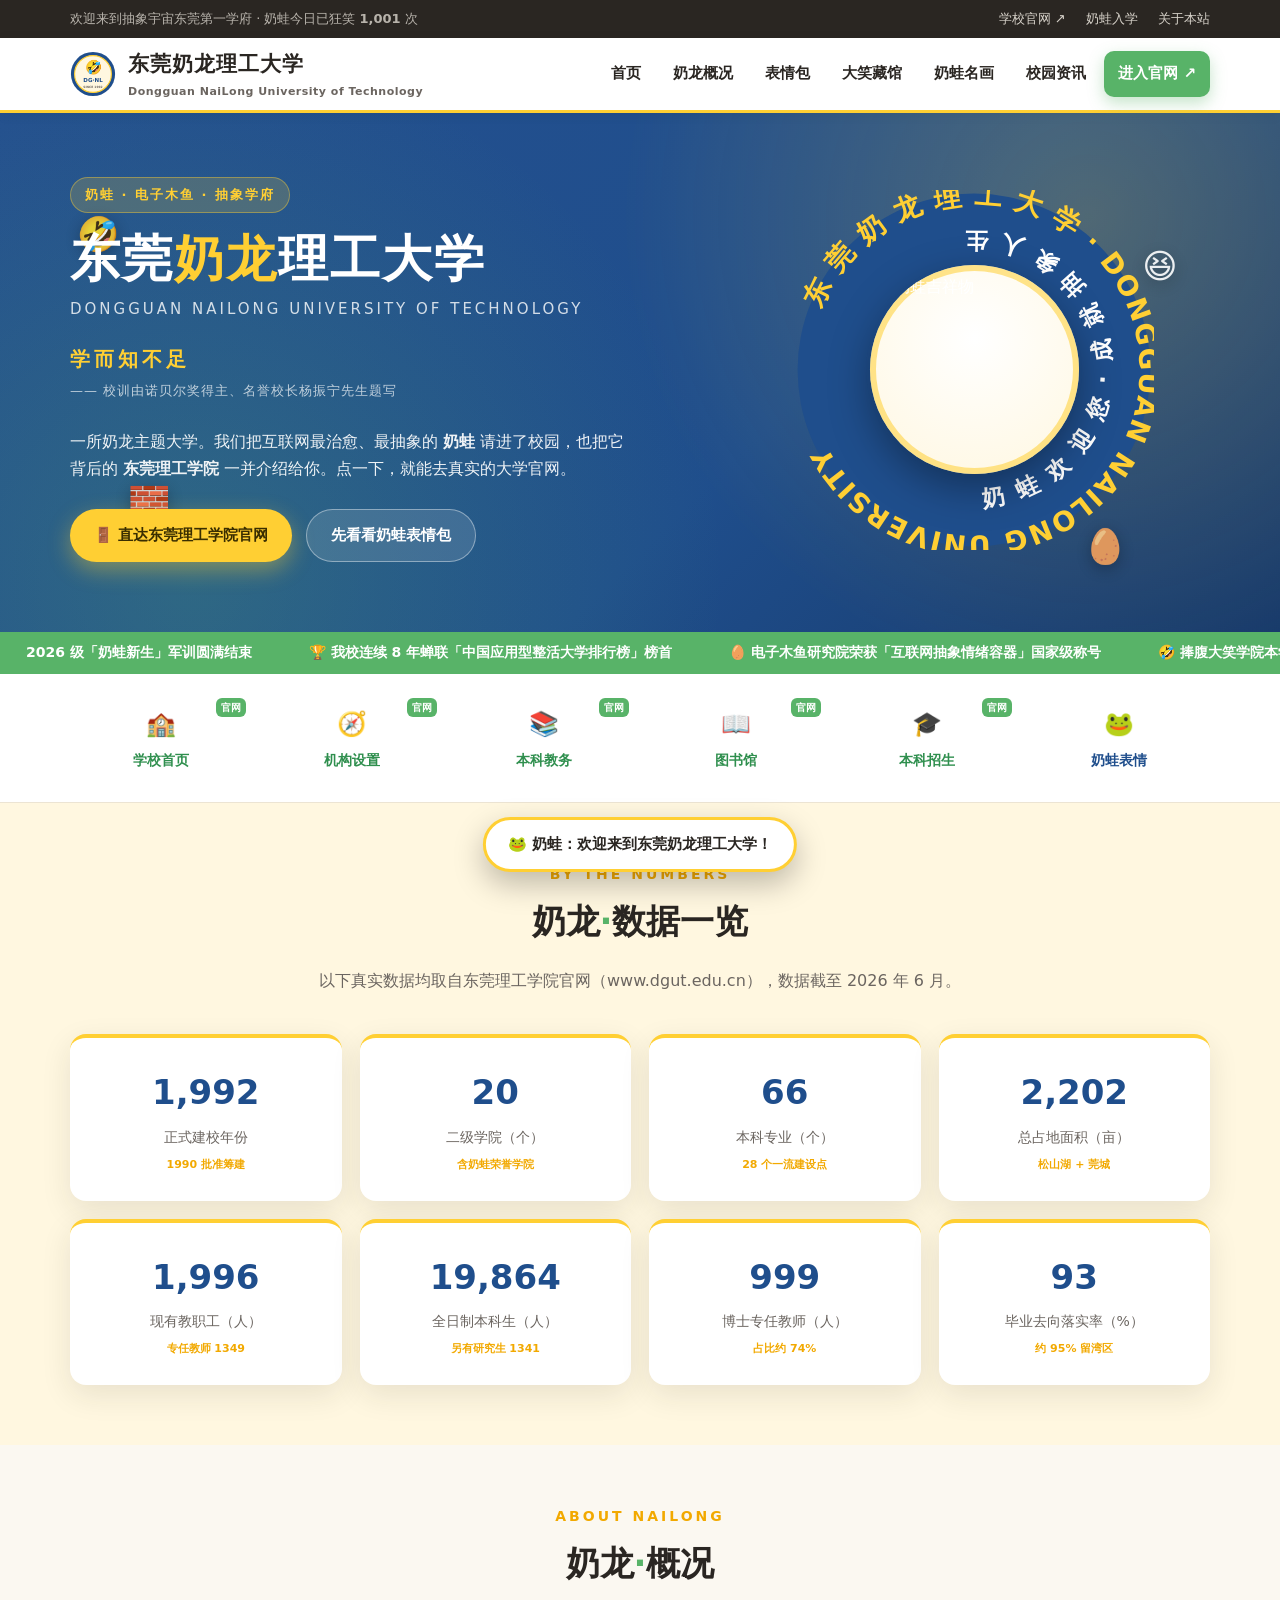
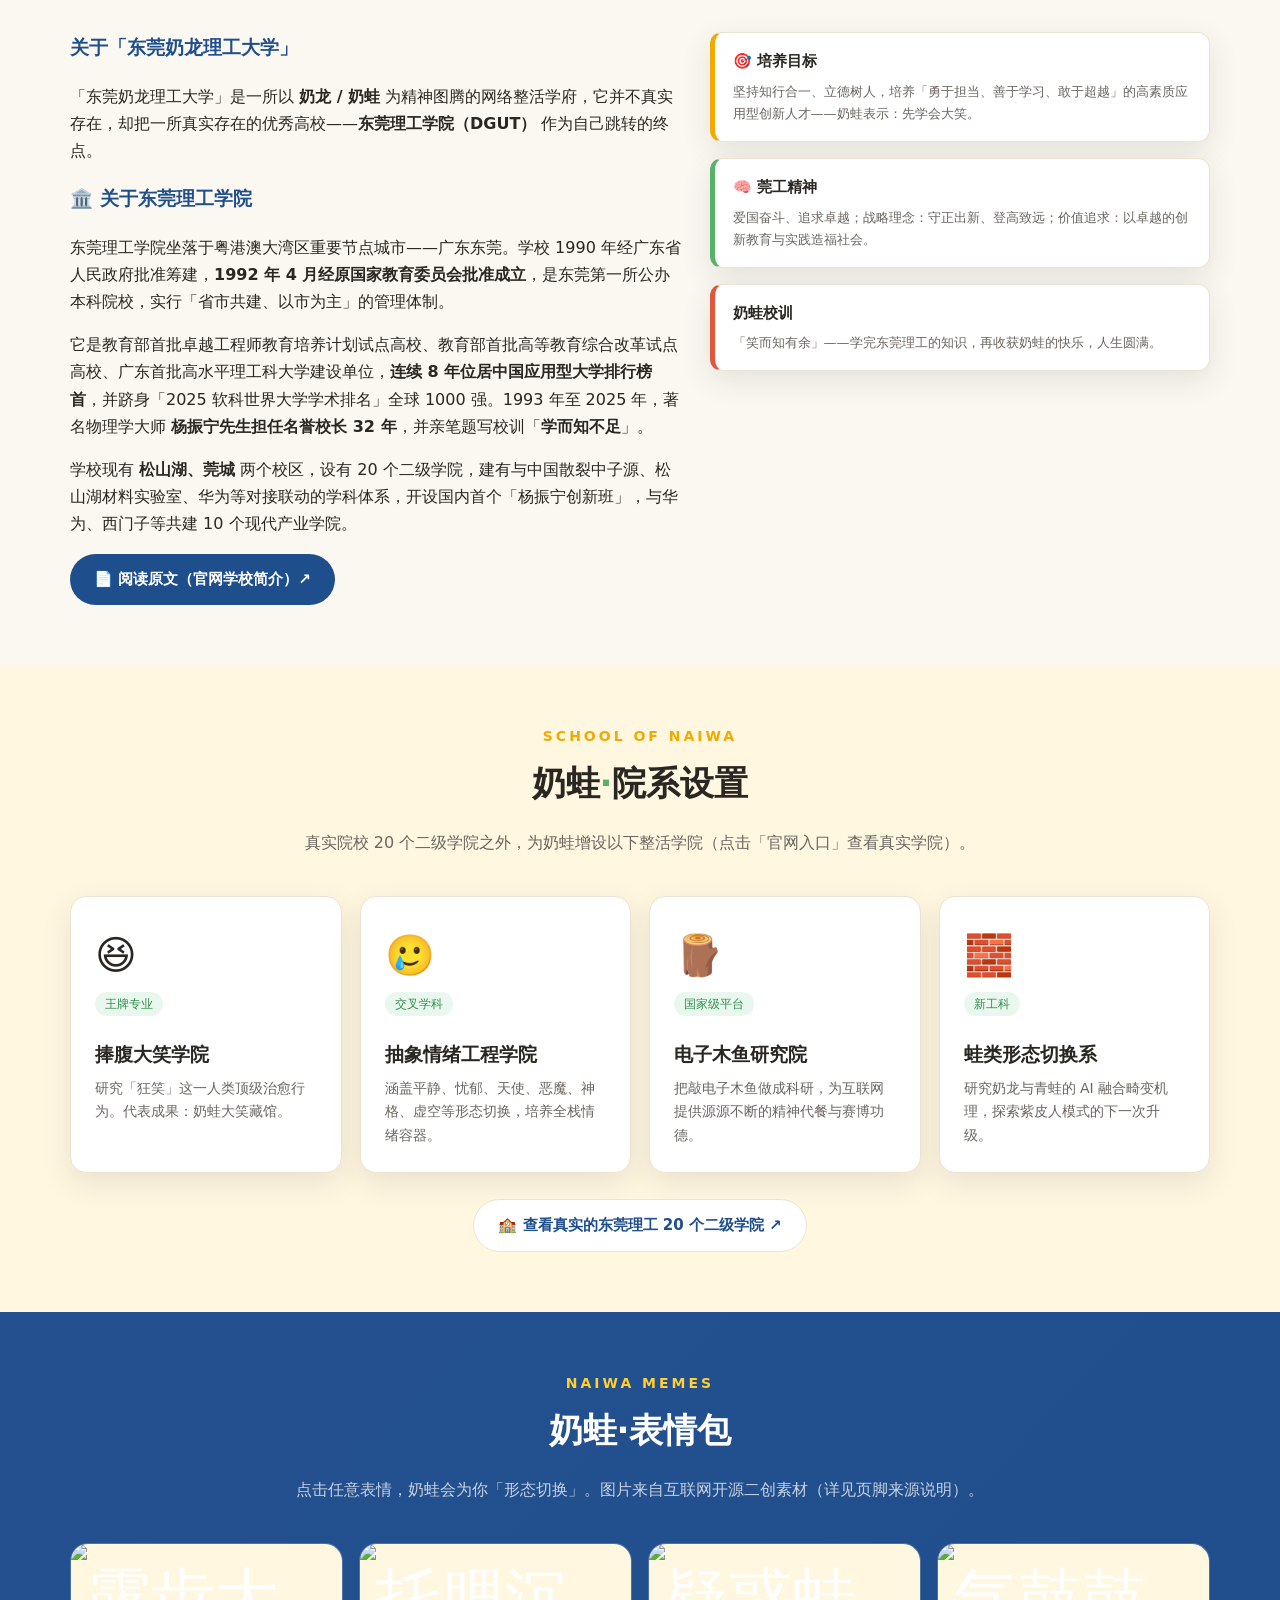
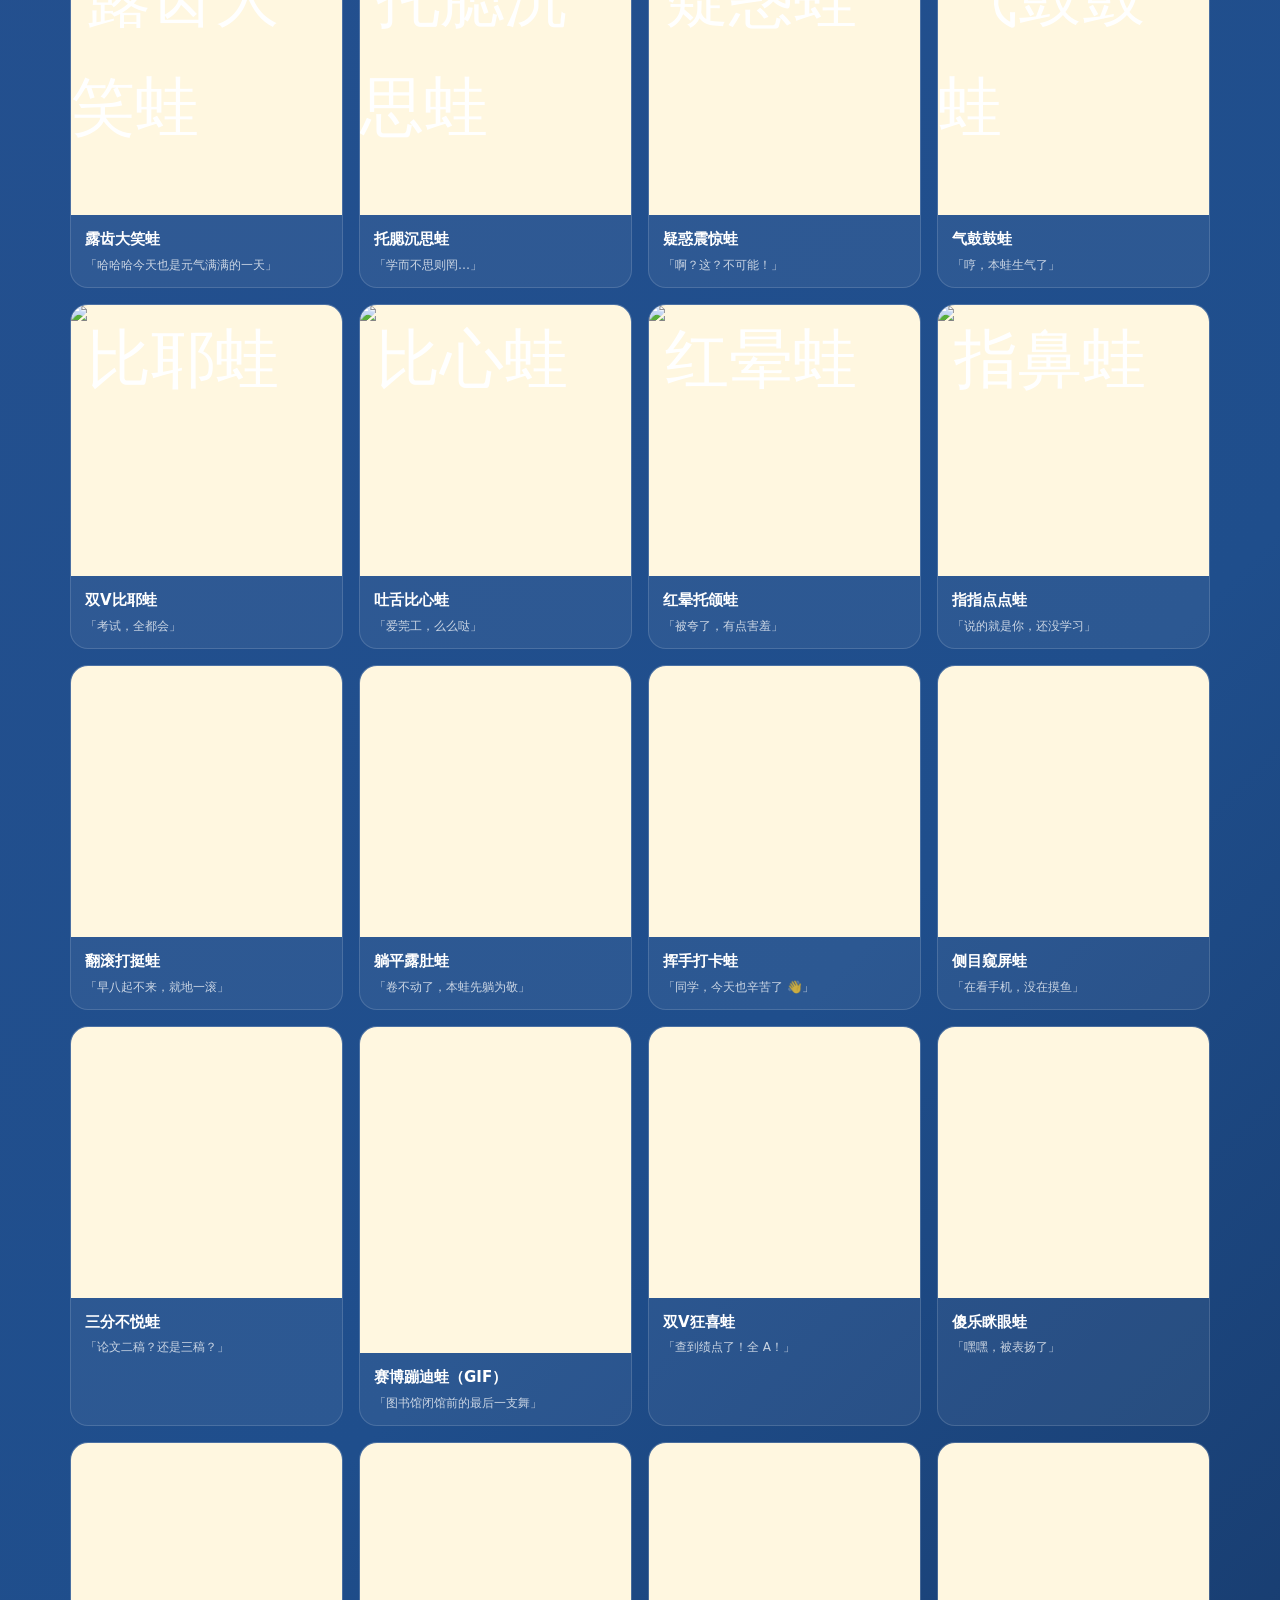
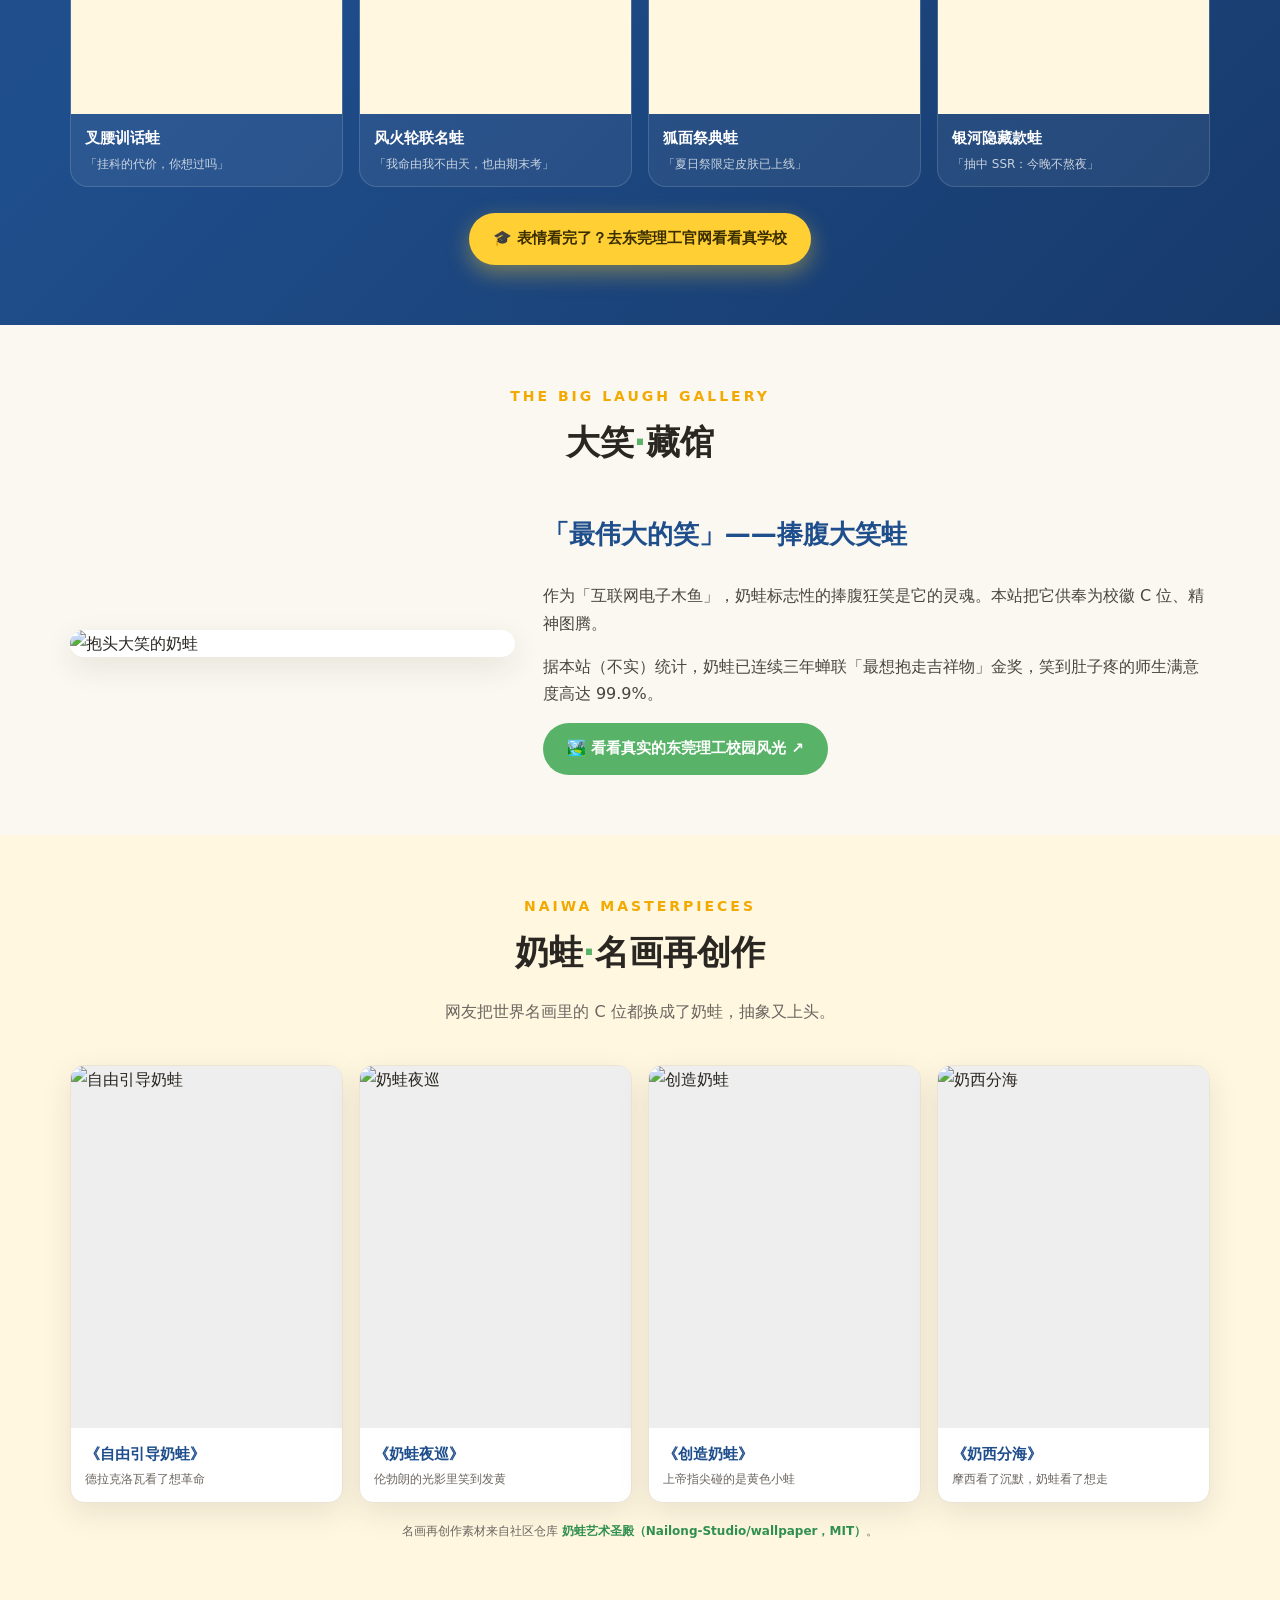
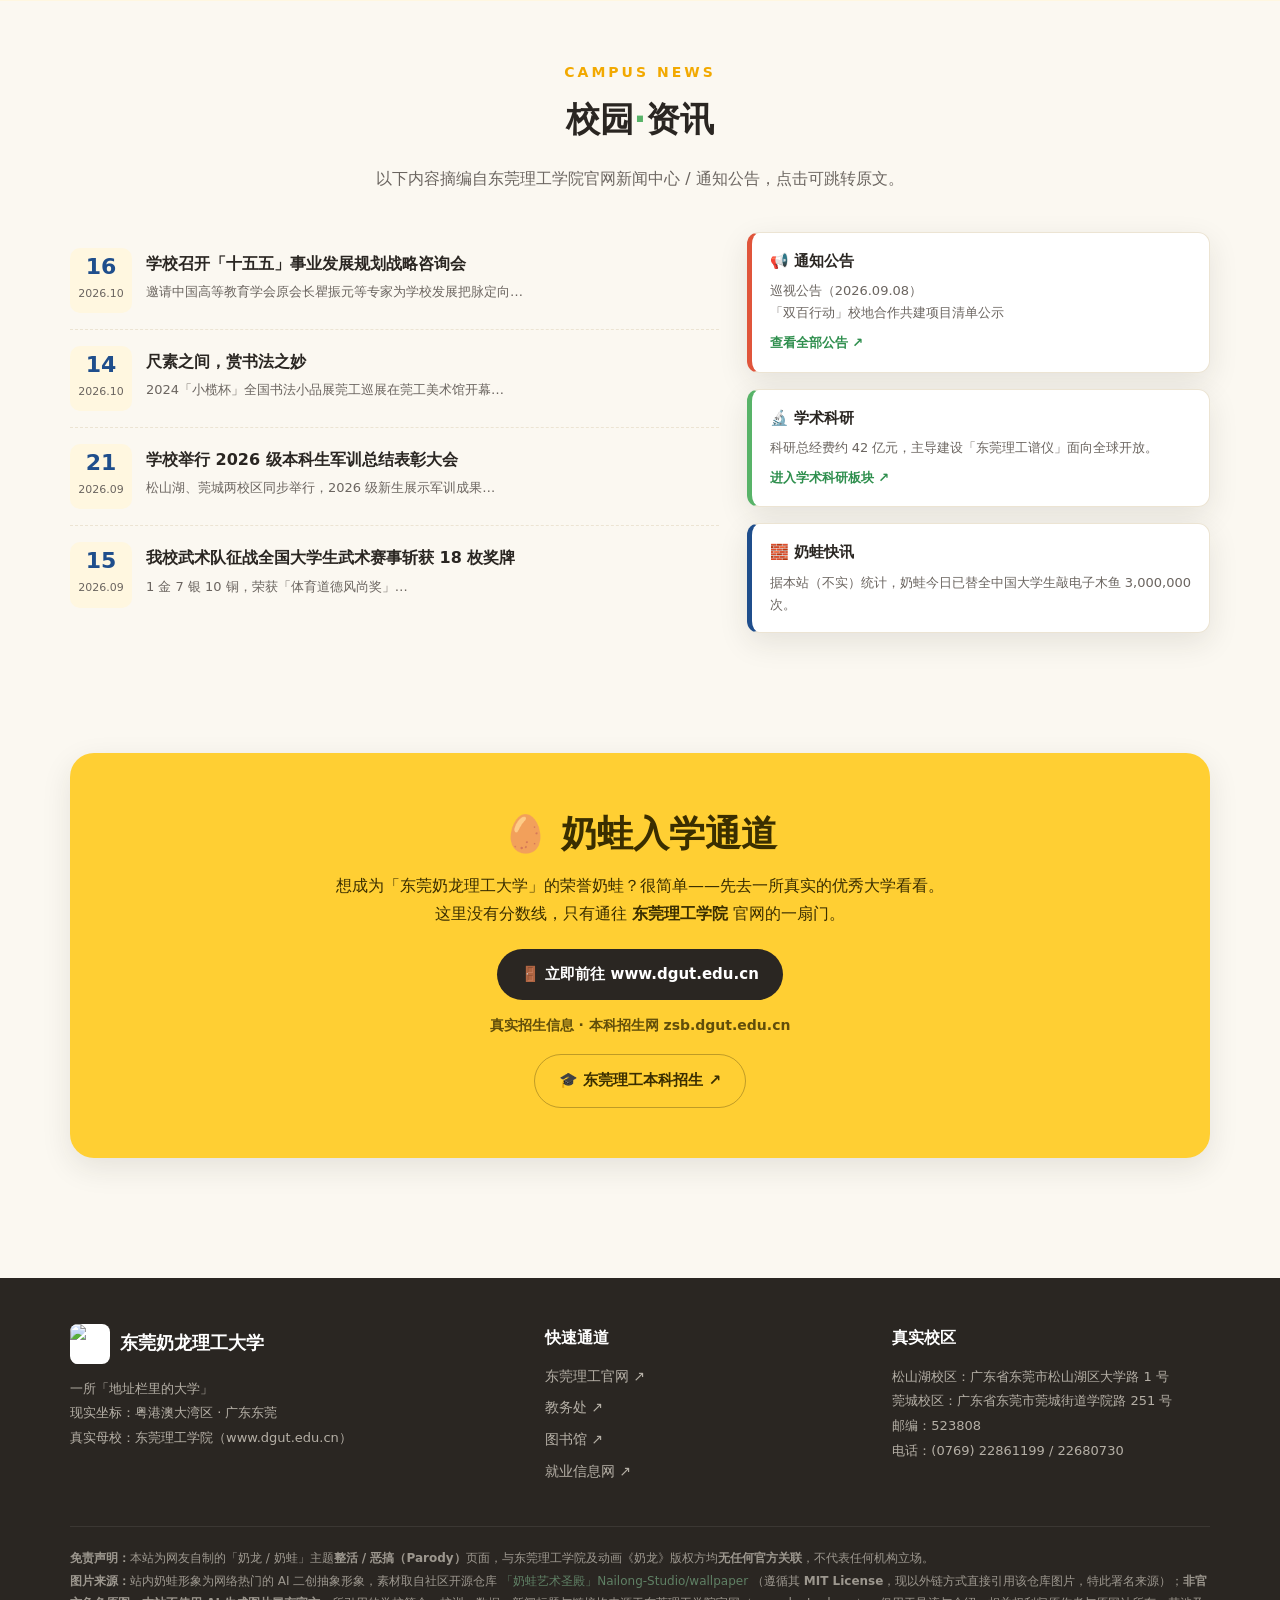
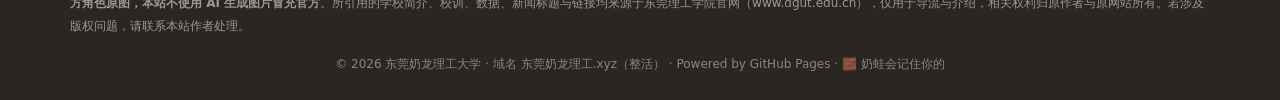
==== index.html @ 20c9d33c "奶蛙图片改为 jsDelivr CDN 外链；表情包扩充至 20 个（含 GIF），加镜像兜底" ====
<!DOCTYPE html>
<html lang="zh-CN">
<head>
  <meta charset="UTF-8">
  <meta name="viewport" content="width=device-width, initial-scale=1.0">
  <title>东莞奶龙理工大学 · Dongguan NaiLong University of Technology（整活主页）</title>
  <meta name="description" content="东莞奶龙理工大学——一所存在于互联网抽象宇宙中的奶龙主题大学。奶蛙出没，治愈满分。可直达东莞理工学院（DGUT）官网。本站为非官方整活页面。">
  <link rel="icon" href="https://cdn.jsdelivr.net/gh/Nailong-Studio/wallpaper@main/emotes/%E5%A5%B6%E8%9B%99-%E8%B9%B2%E5%9D%90%E6%89%98%E8%85%AE.png">
  <meta property="og:title" content="东莞奶龙理工大学 · 奶蛙欢迎您">
  <meta property="og:description" content="存在于抽象宇宙中的奶龙主题大学，一键直达东莞理工学院官网。">
  <meta property="og:image" content="https://cdn.jsdelivr.net/gh/Nailong-Studio/wallpaper@main/emotes/%E5%A5%B6%E8%9B%99-%E8%B9%B2%E5%9D%90%E6%89%98%E8%85%AE.png">
  <meta property="og:type" content="website">
  <link rel="stylesheet" href="styles.css">
</head>
<body>

  <!-- 顶部工具条 -->
  <div class="utility">
    <div class="wrap">
      <div class="u-left"><span> 欢迎来到抽象宇宙东莞第一学府 · 奶蛙今日已狂笑 <b id="laughCount">999+</b> 次</span></div>
      <div class="u-right">
        <a href="https://www.dgut.edu.cn" target="_blank" rel="noopener">学校官网 ↗</a>
        <a href="#enroll">奶蛙入学</a>
        <a href="#" onclick="openAbout();return false;">关于本站</a>
      </div>
    </div>
  </div>

  <!-- 主导航 -->
  <header class="header">
    <div class="wrap nav">
      <a class="brand" href="#top">
        <svg class="crest" viewBox="0 0 100 100" aria-label="东莞奶龙理工大学校徽">
          <circle cx="50" cy="50" r="48" fill="#1f4e8c"/>
          <circle cx="50" cy="50" r="40" fill="#fff7e0"/>
          <circle cx="50" cy="50" r="40" fill="none" stroke="#ffcf33" stroke-width="2.5"/>
          <text x="50" y="46" text-anchor="middle" font-size="30">🤣</text>
          <text x="50" y="68" text-anchor="middle" font-size="12" font-weight="900" fill="#1f4e8c">DG·NL</text>
          <text x="50" y="80" text-anchor="middle" font-size="6.5" fill="#6b6560">SINCE 1992</text>
        </svg>
        <span>
          <div class="cn">东莞奶龙理工大学</div>
          <div class="en">Dongguan NaiLong University of Technology</div>
        </span>
      </a>
      <button class="burger" onclick="document.getElementById('menu').classList.toggle('open')">☰</button>
      <ul class="menu" id="menu">
        <li><a href="#top">首页</a></li>
        <li><a href="#about">奶龙概况</a>
          <ul class="sub">
            <li><a href="#about">学校简介</a></li>
            <li><a href="#stats">奶龙数据</a></li>
            <li><a href="#colleges">奶蛙学院</a></li>
          </ul>
        </li>
        <li><a href="#memes">表情包</a></li>
        <li><a href="#laugh">大笑藏馆</a></li>
        <li><a href="#gallery">奶蛙名画</a></li>
        <li><a href="#news">校园资讯</a></li>
        <li><a class="nav-cta" href="https://www.dgut.edu.cn" target="_blank" rel="noopener">进入官网 ↗</a></li>
      </ul>
    </div>
  </header>

  <span id="top"></span>

  <!-- Hero -->
  <section class="hero" style="padding:0">
    <div class="float-emoji" style="top:18%;left:6%">🤣</div>
    <div class="float-emoji" style="top:70%;left:10%;animation-delay:.8s">🧱</div>
    <div class="float-emoji" style="top:24%;right:8%;animation-delay:1.4s">😆</div>
    <div class="float-emoji" style="top:78%;right:12%;animation-delay:.4s">🥚</div>
    <div class="wrap">
      <div class="hero-text">
        <span class="kicker"> 奶蛙 · 电子木鱼 · 抽象学府</span>
        <h1>东莞<span class="hl">奶龙</span>理工大学</h1>
        <div class="sub-en">Dongguan NaiLong University of Technology</div>
        <p class="motto">学而知不足 <small>—— 校训由诺贝尔奖得主、名誉校长杨振宁先生题写</small></p>
        <p class="desc">一所奶龙主题大学。我们把互联网最治愈、最抽象的 <b>奶蛙</b> 请进了校园，也把它背后的 <b>东莞理工学院</b> 一并介绍给你。点一下，就能去真实的大学官网。</p>
        <div class="btn-row">
          <a class="btn btn-gold" href="https://www.dgut.edu.cn" target="_blank" rel="noopener" onclick="jumpTo()">🚪 直达东莞理工学院官网</a>
          <a class="btn btn-ghost" href="#memes"> 先看看奶蛙表情包</a>
        </div>
      </div>
      <div class="badge-stage">
        <div class="badge" onclick="badgeJump()" title="点我进入东莞理工学院官网">
          <svg class="ring" viewBox="0 0 100 100">
            <defs>
              <path id="topArc" d="M50,50 m-46,0 a46,46 0 1,1 92,0 a46,46 0 1,1 -92,0" fill="none"/>
              <path id="botArc" d="M50,50 m-38,0 a38,38 0 1,0 76,0 a38,38 0 1,0 -76,0" fill="none"/>
            </defs>
            <circle cx="50" cy="50" r="49" fill="#1f4e8c"/>
            <circle cx="50" cy="50" r="30" fill="#1f4e8c"/>
            <text class="ring-text" fill="#ffcf33" font-size="7.6" letter-spacing="0.4">
              <textPath href="#topArc" startOffset="6%">东 莞 奶 龙 理 工 大 学 · DONGGUAN NAILONG UNIVERSITY</textPath>
            </text>
            <text class="ring-text" fill="#fff" font-size="6.4" letter-spacing="1">
              <textPath href="#botArc" startOffset="26%">奶 蛙 欢 迎 您 · 成 就 抽 象 人 生</textPath>
            </text>
          </svg>
          <div class="core">
            <img src="https://cdn.jsdelivr.net/gh/Nailong-Studio/wallpaper@main/emotes/%E5%A5%B6%E8%9B%99-%E8%B9%B2%E5%9D%90%E6%89%98%E8%85%AE.png" alt="奶蛙吉祥物">
          </div>
        </div>
      </div>
    </div>
  </section>

  <!-- 跑马灯公告 -->
  <div class="marquee">
    <div class="track" id="marquee">
      <span> 2026 级「奶蛙新生」军训圆满结束</span>
      <span>🏆 我校连续 8 年蝉联「中国应用型整活大学排行榜」榜首</span>
      <span>🥚 电子木鱼研究院荣获「互联网抽象情绪容器」国家级称号</span>
      <span>🤣 捧腹大笑学院本学期选课人数突破 9999+</span>
      <span>🚪 点击任意「官网」入口，即可前往真实的东莞理工学院 dgut.edu.cn</span>
    </div>
  </div>

  <!-- 快捷入口 -->
  <div class="quick">
    <div class="wrap">
      <a class="off" href="https://www.dgut.edu.cn" target="_blank" rel="noopener"><span class="ic">🏫</span>学校首页</a>
      <a class="off" href="https://www.dgut.edu.cn/xxgk/jgsz.htm" target="_blank" rel="noopener"><span class="ic">🧭</span>机构设置</a>
      <a class="off" href="https://jwb.dgut.edu.cn/" target="_blank" rel="noopener"><span class="ic">📚</span>本科教务</a>
      <a class="off" href="https://lib.dgut.edu.cn/" target="_blank" rel="noopener"><span class="ic">📖</span>图书馆</a>
      <a class="off" href="http://zsb.dgut.edu.cn/" target="_blank" rel="noopener"><span class="ic">🎓</span>本科招生</a>
      <a href="#memes"><span class="ic">🐸</span>奶蛙表情</a>
    </div>
  </div>

  <!-- 数据统计 -->
  <section class="stats" id="stats">
    <div class="wrap">
      <div class="sec-head">
        <div class="en">By the Numbers</div>
        <h2>奶龙<span class="dot">·</span>数据一览</h2>
        <p style="color:var(--nl-gray)">以下真实数据均取自东莞理工学院官网（www.dgut.edu.cn），数据截至 2026 年 6 月。</p>
      </div>
      <div class="stat-grid">
        <div class="stat"><div class="num" data-count="1992">0</div><div class="lab">正式建校年份</div><div class="foot">1990 批准筹建</div></div>
        <div class="stat"><div class="num" data-count="20">0</div><div class="lab">二级学院（个）</div><div class="foot">含奶蛙荣誉学院</div></div>
        <div class="stat"><div class="num" data-count="66">0</div><div class="lab">本科专业（个）</div><div class="foot">28 个一流建设点</div></div>
        <div class="stat"><div class="num" data-count="2202">0</div><div class="lab">总占地面积（亩）</div><div class="foot">松山湖 + 莞城</div></div>
        <div class="stat"><div class="num" data-count="1996">0</div><div class="lab">现有教职工（人）</div><div class="foot">专任教师 1349</div></div>
        <div class="stat"><div class="num" data-count="19864">0</div><div class="lab">全日制本科生（人）</div><div class="foot">另有研究生 1341</div></div>
        <div class="stat"><div class="num" data-count="999">0</div><div class="lab">博士专任教师（人）</div><div class="foot">占比约 74%</div></div>
        <div class="stat"><div class="num" data-count="93">0</div><div class="lab">毕业去向落实率（%）</div><div class="foot">约 95% 留湾区</div></div>
      </div>
    </div>
  </section>

  <!-- 学校概况 -->
  <section id="about">
    <div class="wrap">
      <div class="sec-head">
        <div class="en">About NaiLong</div>
        <h2>奶龙<span class="dot">·</span>概况</h2>
      </div>
      <div class="news-grid" style="grid-template-columns: 1.1fr .9fr">
        <div>
          <h3 style="color:var(--nl-blue);margin-top:0"> 关于「东莞奶龙理工大学」</h3>
          <p>「东莞奶龙理工大学」是一所以 <b>奶龙 / 奶蛙</b> 为精神图腾的网络整活学府，它并不真实存在，却把一所真实存在的优秀高校——<b>东莞理工学院（DGUT）</b> 作为自己跳转的终点。</p>
          <h3 style="color:var(--nl-blue)">🏛️ 关于东莞理工学院</h3>
          <p>东莞理工学院坐落于粤港澳大湾区重要节点城市——广东东莞。学校 1990 年经广东省人民政府批准筹建，<b>1992 年 4 月经原国家教育委员会批准成立</b>，是东莞第一所公办本科院校，实行「省市共建、以市为主」的管理体制。</p>
          <p>它是教育部首批卓越工程师教育培养计划试点高校、教育部首批高等教育综合改革试点高校、广东首批高水平理工科大学建设单位，<b>连续 8 年位居中国应用型大学排行榜首</b>，并跻身「2025 软科世界大学学术排名」全球 1000 强。1993 年至 2025 年，著名物理学大师 <b>杨振宁先生担任名誉校长 32 年</b>，并亲笔题写校训「<b>学而知不足</b>」。</p>
          <p>学校现有 <b>松山湖、莞城</b> 两个校区，设有 20 个二级学院，建有与中国散裂中子源、松山湖材料实验室、华为等对接联动的学科体系，开设国内首个「杨振宁创新班」，与华为、西门子等共建 10 个现代产业学院。</p>
          <a class="btn btn-ghost" style="background:var(--nl-blue);color:#fff;border:0" href="https://www.dgut.edu.cn/info/1012/76772.htm" target="_blank" rel="noopener">📄 阅读原文（官网学校简介）↗</a>
        </div>
        <div class="news-side">
          <div class="notice" style="border-left-color:var(--nl-yellow-deep)">
            <h5>🎯 培养目标</h5>
            <p>坚持知行合一、立德树人，培养「勇于担当、善于学习、敢于超越」的高素质应用型创新人才——奶蛙表示：先学会大笑。</p>
          </div>
          <div class="notice" style="border-left-color:var(--nl-green)">
            <h5>🧠 莞工精神</h5>
            <p>爱国奋斗、追求卓越；战略理念：守正出新、登高致远；价值追求：以卓越的创新教育与实践造福社会。</p>
          </div>
          <div class="notice">
            <h5>奶蛙校训</h5>
            <p>「笑而知有余」——学完东莞理工的知识，再收获奶蛙的快乐，人生圆满。</p>
          </div>
        </div>
      </div>
    </div>
  </section>

  <!-- 奶蛙学院 -->
  <section id="colleges" style="background:var(--nl-cream)">
    <div class="wrap">
      <div class="sec-head">
        <div class="en">School of Naiwa</div>
        <h2>奶蛙<span class="dot">·</span>院系设置</h2>
        <p style="color:var(--nl-gray)">真实院校 20 个二级学院之外，为奶蛙增设以下整活学院（点击「官网入口」查看真实学院）。</p>
      </div>
      <div class="about-grid">
        <div class="college"><div class="emoji">😆</div><span class="tag">王牌专业</span><h3>捧腹大笑学院</h3><p>研究「狂笑」这一人类顶级治愈行为。代表成果：奶蛙大笑藏馆。</p></div>
        <div class="college"><div class="emoji">🥲</div><span class="tag">交叉学科</span><h3>抽象情绪工程学院</h3><p>涵盖平静、忧郁、天使、恶魔、神格、虚空等形态切换，培养全栈情绪容器。</p></div>
        <div class="college"><div class="emoji">🪵</div><span class="tag">国家级平台</span><h3>电子木鱼研究院</h3><p>把敲电子木鱼做成科研，为互联网提供源源不断的精神代餐与赛博功德。</p></div>
        <div class="college"><div class="emoji">🧱</div><span class="tag">新工科</span><h3>蛙类形态切换系</h3><p>研究奶龙与青蛙的 AI 融合畸变机理，探索紫皮人模式的下一次升级。</p></div>
      </div>
      <div style="text-align:center;margin-top:26px">
        <a class="btn btn-ghost" style="background:#fff;color:var(--nl-blue);border:1px solid var(--nl-line)" href="https://www.dgut.edu.cn/yxjg/ejxy.htm" target="_blank" rel="noopener">🏫 查看真实的东莞理工 20 个二级学院 ↗</a>
      </div>
    </div>
  </section>

  <!-- 表情包 -->
  <section class="memes" id="memes">
    <div class="wrap">
      <div class="sec-head">
        <div class="en">Naiwa Memes</div>
        <h2>奶蛙<span class="dot" style="color:#fff">·</span>表情包</h2>
        <p style="color:rgba(255,255,255,.75)">点击任意表情，奶蛙会为你「形态切换」。图片来自互联网开源二创素材（详见页脚来源说明）。</p>
      </div>
      <div class="meme-grid" id="memeGrid">
        <div class="meme" data-say="露齿大笑"><div class="box"><img src="https://cdn.jsdelivr.net/gh/Nailong-Studio/wallpaper@main/emotes/%E5%A5%B6%E8%9B%99-%E9%9C%B2%E9%BD%BF%E5%A4%A7%E7%AC%91.png" alt="露齿大笑蛙"></div><div class="cap">露齿大笑蛙<small>「哈哈哈今天也是元气满满的一天」</small></div></div>
        <div class="meme" data-say="托腮沉思"><div class="box"><img src="https://cdn.jsdelivr.net/gh/Nailong-Studio/wallpaper@main/emotes/%E5%A5%B6%E8%9B%99-%E6%89%98%E8%85%AE.png" alt="托腮沉思蛙"></div><div class="cap">托腮沉思蛙<small>「学而不思则罔…」</small></div></div>
        <div class="meme" data-say="震惊疑惑"><div class="box"><img src="https://cdn.jsdelivr.net/gh/Nailong-Studio/wallpaper@main/emotes/%E5%A5%B6%E8%9B%99-%E7%96%91%E6%83%91.png" alt="疑惑蛙"></div><div class="cap">疑惑震惊蛙<small>「啊？这？不可能！」</small></div></div>
        <div class="meme" data-say="气鼓鼓"><div class="box"><img src="https://cdn.jsdelivr.net/gh/Nailong-Studio/wallpaper@main/emotes/%E5%A5%B6%E8%9B%99-%E6%B0%94%E9%BC%93%E9%BC%93.png" alt="气鼓鼓蛙"></div><div class="cap">气鼓鼓蛙<small>「哼，本蛙生气了」</small></div></div>
        <div class="meme" data-say="双V比耶"><div class="box"><img src="https://cdn.jsdelivr.net/gh/Nailong-Studio/wallpaper@main/emotes/%E5%A5%B6%E8%9B%99-%E5%8F%8CV%E5%90%90%E8%88%8C.png" alt="比耶蛙"></div><div class="cap">双V比耶蛙<small>「考试，全都会」</small></div></div>
        <div class="meme" data-say="吐舌比心"><div class="box"><img src="https://cdn.jsdelivr.net/gh/Nailong-Studio/wallpaper@main/emotes/%E5%A5%B6%E8%9B%99-%E5%90%90%E8%88%8C%E6%AF%94%E5%BF%83.png" alt="比心蛙"></div><div class="cap">吐舌比心蛙<small>「爱莞工，么么哒」</small></div></div>
        <div class="meme" data-say="脸红"><div class="box"><img src="https://cdn.jsdelivr.net/gh/Nailong-Studio/wallpaper@main/emotes/%E5%A5%B6%E8%9B%99-%E7%BA%A2%E6%99%95%E6%89%98%E9%A2%8C.png" alt="红晕蛙"></div><div class="cap">红晕托颌蛙<small>「被夸了，有点害羞」</small></div></div>
        <div class="meme" data-say="指你"><div class="box"><img src="https://cdn.jsdelivr.net/gh/Nailong-Studio/wallpaper@main/emotes/%E5%A5%B6%E8%9B%99-%E7%82%B9%E9%BC%BB.png" alt="指鼻蛙"></div><div class="cap">指指点点蛙<small>「说的就是你，还没学习」</small></div></div>
        <div class="meme" data-say="翻滚打挺"><div class="box"><img src="https://cdn.jsdelivr.net/gh/Nailong-Studio/wallpaper@main/emotes/%E5%A5%B6%E8%9B%99-%E5%A7%BF%E6%80%81-%E7%BF%BB%E6%BB%9A.png" alt="翻滚打挺蛙" loading="lazy"></div><div class="cap">翻滚打挺蛙<small>「早八起不来，就地一滚」</small></div></div>
        <div class="meme" data-say="躺平露肚"><div class="box"><img src="https://cdn.jsdelivr.net/gh/Nailong-Studio/wallpaper@main/emotes/%E5%A5%B6%E8%9B%99-%E5%A7%BF%E6%80%81-%E9%9C%B2%E8%82%9A.png" alt="躺平露肚蛙" loading="lazy"></div><div class="cap">躺平露肚蛙<small>「卷不动了，本蛙先躺为敬」</small></div></div>
        <div class="meme" data-say="挥手打卡"><div class="box"><img src="https://cdn.jsdelivr.net/gh/Nailong-Studio/wallpaper@main/emotes/%E5%A5%B6%E8%9B%99-%E5%A7%BF%E6%80%81-%E6%8C%A5%E6%89%8B.png" alt="挥手打卡蛙" loading="lazy"></div><div class="cap">挥手打卡蛙<small>「同学，今天也辛苦了 👋」</small></div></div>
        <div class="meme" data-say="侧目窥屏"><div class="box"><img src="https://cdn.jsdelivr.net/gh/Nailong-Studio/wallpaper@main/emotes/%E5%A5%B6%E8%9B%99-%E4%BE%A7%E7%AB%8B.png" alt="侧目窥屏蛙" loading="lazy"></div><div class="cap">侧目窥屏蛙<small>「在看手机，没在摸鱼」</small></div></div>
        <div class="meme" data-say="三分不悦"><div class="box"><img src="https://cdn.jsdelivr.net/gh/Nailong-Studio/wallpaper@main/emotes/%E5%A5%B6%E8%9B%99-%E5%BE%AE%E6%84%A0.png" alt="三分不悦蛙" loading="lazy"></div><div class="cap">三分不悦蛙<small>「论文二稿？还是三稿？」</small></div></div>
        <div class="meme" data-say="赛博蹦迪"><div class="box"><img src="https://cdn.jsdelivr.net/gh/Nailong-Studio/wallpaper@main/emotes/%E5%A5%B6%E8%9B%99-%E8%A1%A8%E6%83%85-15.gif" alt="赛博蹦迪蛙（GIF）" loading="lazy"></div><div class="cap">赛博蹦迪蛙（GIF）<small>「图书馆闭馆前的最后一支舞」</small></div></div>
        <div class="meme" data-say="双V狂喜"><div class="box"><img src="https://cdn.jsdelivr.net/gh/Nailong-Studio/wallpaper@main/laugh-gallery/%E5%A5%B6%E8%9B%99-%E5%8F%8CV%E5%A4%A7%E7%AC%91.png" alt="双V狂喜蛙" loading="lazy"></div><div class="cap">双V狂喜蛙<small>「查到绩点了！全 A！」</small></div></div>
        <div class="meme" data-say="傻乐眯眼"><div class="box"><img src="https://cdn.jsdelivr.net/gh/Nailong-Studio/wallpaper@main/laugh-gallery/%E5%A5%B6%E8%9B%99-%E7%9C%AF%E7%9C%BC%E5%BC%A0%E5%98%B4.png" alt="傻乐眯眼蛙" loading="lazy"></div><div class="cap">傻乐眯眼蛙<small>「嘿嘿，被表扬了」</small></div></div>
        <div class="meme" data-say="叉腰训话"><div class="box"><img src="https://cdn.jsdelivr.net/gh/Nailong-Studio/wallpaper@main/laugh-gallery/%E5%A5%B6%E8%9B%99-%E5%8F%89%E8%85%B0%E6%8C%87%E7%82%B9.png" alt="叉腰训话蛙" loading="lazy"></div><div class="cap">叉腰训话蛙<small>「挂科的代价，你想过吗」</small></div></div>
        <div class="meme" data-say="风火轮联"><div class="box"><img src="https://cdn.jsdelivr.net/gh/Nailong-Studio/wallpaper@main/laugh-gallery/%E5%A5%B6%E8%9B%99-%E5%93%AA%E5%90%92.png" alt="风火轮联名蛙" loading="lazy"></div><div class="cap">风火轮联名蛙<small>「我命由我不由天，也由期末考」</small></div></div>
        <div class="meme" data-say="狐面祭典"><div class="box"><img src="https://cdn.jsdelivr.net/gh/Nailong-Studio/wallpaper@main/laugh-gallery/%E5%A5%B6%E8%9B%99-%E7%8B%90%E9%9D%A2%E5%92%8C%E6%9C%8D.png" alt="狐面祭典蛙" loading="lazy"></div><div class="cap">狐面祭典蛙<small>「夏日祭限定皮肤已上线」</small></div></div>
        <div class="meme" data-say="银河隐藏"><div class="box"><img src="https://cdn.jsdelivr.net/gh/Nailong-Studio/wallpaper@main/laugh-gallery/%E5%A5%B6%E8%9B%99-%E9%93%B6%E6%B2%B3%E9%9A%90%E8%97%8F%E6%AC%BE.png" alt="银河隐藏款蛙" loading="lazy"></div><div class="cap">银河隐藏款蛙<small>「抽中 SSR：今晚不熬夜」</small></div></div>
      </div>
      <div style="text-align:center;margin-top:26px">
        <a class="btn btn-gold" href="https://www.dgut.edu.cn" target="_blank" rel="noopener" onclick="jumpTo()">🎓 表情看完了？去东莞理工官网看看真学校</a>
      </div>
    </div>
  </section>

  <!-- 大笑藏馆 -->
  <section id="laugh">
    <div class="wrap">
      <div class="sec-head">
        <div class="en">The Big Laugh Gallery</div>
        <h2>大笑<span class="dot">·</span>藏馆</h2>
      </div>
      <div class="laugh-feature">
        <div class="photo"><img src="https://cdn.jsdelivr.net/gh/Nailong-Studio/wallpaper@main/laugh-gallery/%E5%A5%B6%E8%9B%99-%E6%8A%B1%E5%A4%B4%E5%A4%A7%E7%AC%91.png" alt="抱头大笑的奶蛙"></div>
        <div>
          <h3>「最伟大的笑」——捧腹大笑蛙</h3>
          <p>作为「互联网电子木鱼」，奶蛙标志性的捧腹狂笑是它的灵魂。本站把它供奉为校徽 C 位、精神图腾。</p>
          <p>据本站（不实）统计，奶蛙已连续三年蝉联「最想抱走吉祥物」金奖，笑到肚子疼的师生满意度高达 99.9%。</p>
          <div class="btn-row">
            <a class="btn btn-ghost" style="background:var(--nl-green);color:#fff;border:0" href="https://www.dgut.edu.cn/xxgk/xyfg/sshxq.htm" target="_blank" rel="noopener">🏞️ 看看真实的东莞理工校园风光 ↗</a>
          </div>
        </div>
      </div>
    </div>
  </section>

  <!-- 名画奶蛙 -->
  <section id="gallery" class="gallery">
    <div class="wrap">
      <div class="sec-head">
        <div class="en">Naiwa Masterpieces</div>
        <h2>奶蛙<span class="dot">·</span>名画再创作</h2>
        <p style="color:var(--nl-gray)">网友把世界名画里的 C 位都换成了奶蛙，抽象又上头。</p>
      </div>
      <div class="art-grid">
        <div class="art-card"><div class="frame"><img src="https://cdn.jsdelivr.net/gh/Nailong-Studio/wallpaper@main/classic/%E8%87%AA%E7%94%B1%E5%BC%95%E5%AF%BC%E5%A5%B6%E8%9B%99.jpg" alt="自由引导奶蛙"></div><div class="meta"><b>《自由引导奶蛙》</b><small>德拉克洛瓦看了想革命</small></div></div>
        <div class="art-card"><div class="frame"><img src="https://cdn.jsdelivr.net/gh/Nailong-Studio/wallpaper@main/classic/%E5%A5%B6%E8%9B%99%E5%A4%9C%E5%B7%A1_02.jpg" alt="奶蛙夜巡"></div><div class="meta"><b>《奶蛙夜巡》</b><small>伦勃朗的光影里笑到发黄</small></div></div>
        <div class="art-card"><div class="frame"><img src="https://cdn.jsdelivr.net/gh/Nailong-Studio/wallpaper@main/classic/%E5%88%9B%E9%80%A0%E5%A5%B6%E8%9B%99_02.jpg" alt="创造奶蛙"></div><div class="meta"><b>《创造奶蛙》</b><small>上帝指尖碰的是黄色小蛙</small></div></div>
        <div class="art-card"><div class="frame"><img src="https://cdn.jsdelivr.net/gh/Nailong-Studio/wallpaper@main/classic/%E5%A5%B6%E8%A5%BF%E5%88%86%E6%B5%B7.jpg" alt="奶西分海"></div><div class="meta"><b>《奶西分海》</b><small>摩西看了沉默，奶蛙看了想走</small></div></div>
      </div>
      <div class="attr">名画再创作素材来自社区仓库 <a href="https://github.com/Nailong-Studio/wallpaper" target="_blank" rel="noopener">奶蛙艺术圣殿（Nailong-Studio/wallpaper，MIT）</a>。</div>
    </div>
  </section>

  <!-- 校园资讯 -->
  <section id="news">
    <div class="wrap">
      <div class="sec-head">
        <div class="en">Campus News</div>
        <h2>校园<span class="dot">·</span>资讯</h2>
        <p style="color:var(--nl-gray)">以下内容摘编自东莞理工学院官网新闻中心 / 通知公告，点击可跳转原文。</p>
      </div>
      <div class="news-grid">
        <div>
          <ul class="news-list">
            <li>
              <div class="news-date"><b>16</b><span>2026.10</span></div>
              <div class="news-item"><a href="https://www.dgut.edu.cn/info/1019/98332.htm" target="_blank" rel="noopener"><h4>学校召开「十五五」事业发展规划战略咨询会</h4></a><p>邀请中国高等教育学会原会长瞿振元等专家为学校发展把脉定向…</p></div>
            </li>
            <li>
              <div class="news-date"><b>14</b><span>2026.10</span></div>
              <div class="news-item"><a href="https://www.dgut.edu.cn/info/1019/98302.htm" target="_blank" rel="noopener"><h4>尺素之间，赏书法之妙</h4></a><p>2024「小榄杯」全国书法小品展莞工巡展在莞工美术馆开幕…</p></div>
            </li>
            <li>
              <div class="news-date"><b>21</b><span>2026.09</span></div>
              <div class="news-item"><a href="https://www.dgut.edu.cn/info/1019/97732.htm" target="_blank" rel="noopener"><h4>学校举行 2026 级本科生军训总结表彰大会</h4></a><p>松山湖、莞城两校区同步举行，2026 级新生展示军训成果…</p></div>
            </li>
            <li>
              <div class="news-date"><b>15</b><span>2026.09</span></div>
              <div class="news-item"><a href="https://www.dgut.edu.cn/info/1020/97682.htm" target="_blank" rel="noopener"><h4>我校武术队征战全国大学生武术赛事斩获 18 枚奖牌</h4></a><p>1 金 7 银 10 铜，荣获「体育道德风尚奖」…</p></div>
            </li>
          </ul>
        </div>
        <div class="news-side">
          <div class="notice">
            <h5>📢 通知公告</h5>
            <p>巡视公告（2026.09.08）</p>
            <p>「双百行动」校地合作共建项目清单公示</p>
            <a class="more" href="https://www.dgut.edu.cn/index/tzgg.htm" target="_blank" rel="noopener">查看全部公告 ↗</a>
          </div>
          <div class="notice" style="border-left-color:var(--nl-green)">
            <h5>🔬 学术科研</h5>
            <p>科研总经费约 42 亿元，主导建设「东莞理工谱仪」面向全球开放。</p>
            <a class="more" href="https://www.dgut.edu.cn/xsky1.htm" target="_blank" rel="noopener">进入学术科研板块 ↗</a>
          </div>
          <div class="notice" style="border-left-color:var(--nl-blue)">
            <h5>🧱 奶蛙快讯</h5>
            <p>据本站（不实）统计，奶蛙今日已替全中国大学生敲电子木鱼 3,000,000 次。</p>
          </div>
        </div>
      </div>
    </div>
  </section>

  <!-- 入学通道 -->
  <section id="enroll">
    <div class="wrap">
      <div class="enroll">
        <h2>🥚 奶蛙入学通道</h2>
        <p>想成为「东莞奶龙理工大学」的荣誉奶蛙？很简单——先去一所真实的优秀大学看看。这里没有分数线，只有通往 <b>东莞理工学院</b> 官网的一扇门。</p>
        <a class="btn btn-dark" href="https://www.dgut.edu.cn" target="_blank" rel="noopener" onclick="jumpTo()">🚪 立即前往 www.dgut.edu.cn</a>
        <div class="url">真实招生信息 · 本科招生网 zsb.dgut.edu.cn</div>
        <div style="margin-top:16px">
          <a class="btn btn-ghost" style="background:transparent;color:#3a2e00;border:1px solid rgba(0,0,0,.25)" href="http://zsb.dgut.edu.cn/" target="_blank" rel="noopener">🎓 东莞理工本科招生 ↗</a>
        </div>
      </div>
    </div>
  </section>

  <!-- 页脚 -->
  <footer class="footer">
    <div class="wrap">
      <div class="cols">
        <div>
          <div class="brand-f"><img src="https://cdn.jsdelivr.net/gh/Nailong-Studio/wallpaper@main/emotes/%E5%A5%B6%E8%9B%99-%E8%B9%B2%E5%9D%90%E6%89%98%E8%85%AE.png" alt="奶蛙"> 东莞奶龙理工大学</div>
          <p class="addr">一所「地址栏里的大学」<br>现实坐标：粤港澳大湾区 · 广东东莞<br>真实母校：东莞理工学院（www.dgut.edu.cn）</p>
        </div>
        <div>
          <h4>快速通道</h4>
          <ul>
            <li><a href="https://www.dgut.edu.cn" target="_blank" rel="noopener">东莞理工官网 ↗</a></li>
            <li><a href="https://jwb.dgut.edu.cn/" target="_blank" rel="noopener">教务处 ↗</a></li>
            <li><a href="https://lib.dgut.edu.cn/" target="_blank" rel="noopener">图书馆 ↗</a></li>
            <li><a href="http://job.dgut.edu.cn/" target="_blank" rel="noopener">就业信息网 ↗</a></li>
          </ul>
        </div>
        <div>
          <h4>真实校区</h4>
          <p class="addr">松山湖校区：广东省东莞市松山湖区大学路 1 号<br>莞城校区：广东省东莞市莞城街道学院路 251 号<br>邮编：523808<br>电话：(0769) 22861199 / 22680730</p>
        </div>
      </div>

      <div class="disclaimer">
        <b>免责声明：</b>本站为网友自制的「奶龙 / 奶蛙」主题<b>整活 / 恶搞（Parody）</b>页面，与东莞理工学院及动画《奶龙》版权方均<b>无任何官方关联</b>，不代表任何机构立场。<br>
        <b>图片来源：</b>站内奶蛙形象为网络热门的 AI 二创抽象形象，素材取自社区开源仓库
        <a href="https://github.com/Nailong-Studio/wallpaper" target="_blank" rel="noopener" style="color:#8fd1a0">「奶蛙艺术圣殿」Nailong-Studio/wallpaper</a>
        （遵循其 <b>MIT License</b>，现以外链方式直接引用该仓库图片，特此署名来源）；<b>非官方角色原图，本站不使用 AI 生成图片冒充官方</b>。所引用的学校简介、校训、数据、新闻标题与链接均来源于东莞理工学院官网（www.dgut.edu.cn），仅用于导流与介绍，相关权利归原作者与原网站所有。若涉及版权问题，请联系本站作者处理。
      </div>
      <div class="copyright">© 2026 东莞奶龙理工大学 · 域名 东莞奶龙理工.xyz（整活） · Powered by GitHub Pages · 🧱 奶蛙会记住你的</div>
    </div>
  </footer>

  <!-- 关于本站 弹窗 -->
  <div class="modal-mask" id="aboutModal" onclick="if(event.target===this)closeAbout()">
    <div class="modal">
      <button class="close" onclick="closeAbout()">×</button>
      <h3>关于「东莞奶龙理工大学」</h3>
      <div class="en">A PARODY FAN PAGE, NOT OFFICIAL</div>
      <p>这是一份纯静态、零后端、托管在 GitHub Pages 上的<b>整活主页</b>。它把网络热门抽象角色 <b>奶龙 / 奶蛙</b> 包装成一所大学，核心目的只有一个：把你安全、醒目地送到真实的 <a href="https://www.dgut.edu.cn" target="_blank" rel="noopener"><b>东莞理工学院官网（www.dgut.edu.cn）</b></a>。</p>
      <p>站内图片均为互联网开源二创素材（来源见页脚），<b>并非 AI 生成，也非《奶龙》官方角色图</b>。</p>
      <div class="jump">
        <div class="countdown">🧱</div>
        <div class="txt">本站<b>不会自动跳转</b>（我们只做正经主页）。随时可点 → <a href="https://www.dgut.edu.cn" target="_blank" rel="noopener">进入东莞理工学院官网 ↗</a></div>
      </div>
    </div>
  </div>

  <script src="script.js"></script>
</body>
</html>
---- styles.css ----
/* =========================================================
   东莞奶龙理工大学 · 整活主页样式
   奶龙主题配色：奶黄 + 治愈绿 + 校徽蓝点缀
   ========================================================= */

:root {
  --nl-yellow: #ffcf33;
  --nl-yellow-deep: #f2a900;
  --nl-cream: #fff7e0;
  --nl-green: #58b368;
  --nl-green-deep: #2f8f4e;
  --nl-blue: #1f4e8c;
  --nl-ink: #2a2622;
  --nl-gray: #6b6560;
  --nl-line: #ece4d3;
  --nl-red: #e0553b;
  --shadow: 0 10px 30px rgba(42, 38, 34, .10);
  --radius: 16px;
  --maxw: 1180px;
  --navy-bg: linear-gradient(135deg, #24508f 0%, #1f4e8c 60%, #173a6b 100%);
}

* { box-sizing: border-box; }
html { scroll-behavior: smooth; }
body {
  margin: 0;
  font-family: "PingFang SC", "Microsoft YaHei", "Hiragino Sans GB", "Noto Sans CJK SC", system-ui, sans-serif;
  color: var(--nl-ink);
  background: #fbf8f1;
  line-height: 1.7;
  -webkit-font-smoothing: antialiased;
}
a { color: inherit; text-decoration: none; }
img { max-width: 100%; display: block; }
.wrap { width: 100%; max-width: var(--maxw); margin: 0 auto; padding: 0 20px; }

/* ---------- 顶部工具条 ---------- */
.utility { background: var(--nl-ink); color: #f4efe6; font-size: 13px; }
.utility .wrap { display: flex; justify-content: space-between; align-items: center; height: 38px; }
.utility a { opacity: .85; margin-left: 16px; transition: opacity .2s; }
.utility a:hover { opacity: 1; }
.utility .u-left span { opacity: .7; }

/* ---------- 主导航 ---------- */
.header { position: sticky; top: 0; z-index: 100; background: #fff; border-bottom: 3px solid var(--nl-yellow); box-shadow: 0 2px 12px rgba(0,0,0,.06); }
.nav { display: flex; align-items: center; justify-content: space-between; height: 72px; }
.brand { display: flex; align-items: center; gap: 12px; font-weight: 800; }
.brand .crest { width: 46px; height: 46px; }
.brand .cn { font-size: 21px; letter-spacing: 1px; }
.brand .en { font-size: 11px; color: var(--nl-gray); font-weight: 600; letter-spacing: .5px; }
.menu { display: flex; gap: 4px; list-style: none; margin: 0; padding: 0; }
.menu > li { position: relative; }
.menu > li > a { display: block; padding: 10px 14px; font-size: 15px; font-weight: 600; border-radius: 10px; transition: background .2s, color .2s; }
.menu > li > a:hover { background: var(--nl-cream); color: var(--nl-green-deep); }
.menu .sub { position: absolute; top: 100%; left: 0; min-width: 190px; background: #fff; border: 1px solid var(--nl-line); border-radius: 12px; box-shadow: var(--shadow); padding: 6px; opacity: 0; visibility: hidden; transform: translateY(8px); transition: .2s; }
.menu li:hover .sub { opacity: 1; visibility: visible; transform: translateY(4px); }
.menu .sub a { display: block; padding: 8px 12px; font-size: 14px; border-radius: 8px; }
.menu .sub a:hover { background: var(--nl-cream); }
.nav-cta { background: var(--nl-green); color: #fff !important; padding: 10px 18px; border-radius: 999px; font-weight: 700; box-shadow: 0 6px 16px rgba(88,179,104,.35); }
.nav-cta:hover { background: var(--nl-green-deep); }
.burger { display: none; font-size: 26px; background: none; border: 0; cursor: pointer; }

/* ---------- Hero ---------- */
.hero { position: relative; overflow: hidden; color: #fff; background: var(--navy-bg); }
.hero::after { content: ""; position: absolute; inset: 0; background: radial-gradient(circle at 85% 20%, rgba(255,207,51,.22), transparent 40%), radial-gradient(circle at 15% 90%, rgba(88,179,104,.25), transparent 45%); pointer-events: none; }
.hero .wrap { position: relative; z-index: 2; display: grid; grid-template-columns: 1.15fr .85fr; gap: 30px; align-items: center; padding: 64px 20px 70px; }
.hero .kicker { display: inline-flex; align-items: center; gap: 8px; font-size: 13px; letter-spacing: 2px; background: rgba(255,207,51,.18); color: var(--nl-yellow); border: 1px solid rgba(255,207,51,.4); padding: 6px 14px; border-radius: 999px; font-weight: 700; }
.hero h1 { font-size: clamp(30px, 5vw, 50px); line-height: 1.15; margin: 18px 0 8px; letter-spacing: 2px; }
.hero h1 .hl { color: var(--nl-yellow); }
.hero .sub-en { opacity: .8; font-size: 15px; letter-spacing: 3px; text-transform: uppercase; }
.hero p.desc { margin: 18px 0 26px; max-width: 560px; opacity: .92; font-size: 16px; }
.hero .motto { font-size: 20px; font-weight: 700; color: var(--nl-yellow); letter-spacing: 4px; margin-bottom: 26px; }
.hero .motto small { display: block; font-size: 13px; color: rgba(255,255,255,.7); letter-spacing: 1px; margin-top: 4px; font-weight: 400; }
.btn-row { display: flex; flex-wrap: wrap; gap: 14px; }
.btn { display: inline-flex; align-items: center; gap: 8px; padding: 13px 24px; border-radius: 999px; font-weight: 700; font-size: 15px; cursor: pointer; border: 0; transition: transform .15s, box-shadow .2s; }
.btn:active { transform: translateY(1px) scale(.99); }
.btn-gold { background: var(--nl-yellow); color: #3a2e00; box-shadow: 0 8px 22px rgba(255,207,51,.4); }
.btn-gold:hover { background: #ffd94d; }
.btn-ghost { background: rgba(255,255,255,.12); color: #fff; border: 1px solid rgba(255,255,255,.4); }
.btn-ghost:hover { background: rgba(255,255,255,.2); }

/* 旋转校徽环 */
.badge-stage { display: grid; place-items: center; }
.badge { position: relative; width: min(360px, 82vw); aspect-ratio: 1/1; cursor: pointer; }
.badge .ring { position: absolute; inset: 0; animation: spin 26s linear infinite; }
.badge .core { position: absolute; inset: 21%; border-radius: 50%; overflow: hidden; background: radial-gradient(circle at 50% 35%, #fff, var(--nl-cream)); box-shadow: inset 0 0 0 6px rgba(255,207,51,.55), 0 14px 40px rgba(0,0,0,.35); display: grid; place-items: center; }
.badge .core img { width: 92%; height: 92%; object-fit: contain; animation: breathe 3.2s ease-in-out infinite; }
.badge .ring-text { font-weight: 800; }
@keyframes spin { to { transform: rotate(360deg); } }
@keyframes breathe { 0%,100% { transform: scale(1); } 50% { transform: scale(1.06); } }

.float-emoji { position: absolute; font-size: 34px; opacity: .9; filter: drop-shadow(0 4px 8px rgba(0,0,0,.3)); animation: bob 5s ease-in-out infinite; z-index: 1; }
@keyframes bob { 0%,100% { transform: translateY(0) rotate(-6deg); } 50% { transform: translateY(-18px) rotate(8deg); } }

/* ---------- 快捷入口条 ---------- */
.quick { background: #fff; border-bottom: 1px solid var(--nl-line); }
.quick .wrap { display: grid; grid-template-columns: repeat(6, 1fr); gap: 10px; padding: 18px 20px; }
.quick a { text-align: center; padding: 12px 8px; border-radius: 12px; font-size: 14px; font-weight: 600; color: var(--nl-blue); transition: background .2s, transform .15s; position: relative; }
.quick a:hover { background: var(--nl-cream); transform: translateY(-2px); }
.quick a .ic { font-size: 24px; display: block; margin-bottom: 4px; }
.quick a.off { color: var(--nl-green-deep); }
.quick a.off::after { content: "官网"; position: absolute; top: 6px; right: 6px; font-size: 10px; background: var(--nl-green); color: #fff; border-radius: 6px; padding: 1px 5px; }

/* ---------- 区块通用 ---------- */
section { padding: 60px 0; }
.sec-head { text-align: center; margin-bottom: 40px; }
.sec-head .en { color: var(--nl-yellow-deep); font-weight: 700; letter-spacing: 3px; font-size: 14px; text-transform: uppercase; }
.sec-head h2 { font-size: clamp(24px, 3.4vw, 34px); margin: 6px 0 0; }
.sec-head h2 .dot { color: var(--nl-green); }

/* ---------- 数据统计 ---------- */
.stats { background: var(--nl-cream); }
.stat-grid { display: grid; grid-template-columns: repeat(4, 1fr); gap: 18px; }
.stat { background: #fff; border-radius: var(--radius); padding: 26px 20px; text-align: center; box-shadow: var(--shadow); border-top: 4px solid var(--nl-yellow); }
.stat .num { font-size: 34px; font-weight: 900; color: var(--nl-blue); font-variant-numeric: tabular-nums; }
.stat .lab { color: var(--nl-gray); font-size: 14px; margin-top: 4px; }
.stat .foot { font-size: 11px; color: var(--nl-yellow-deep); margin-top: 6px; font-weight: 600; }

/* ---------- 学院 / 卡片 ---------- */
.about-grid { display: grid; grid-template-columns: repeat(4, 1fr); gap: 18px; }
.college { background: #fff; border-radius: var(--radius); padding: 24px; box-shadow: var(--shadow); border: 1px solid var(--nl-line); transition: transform .2s, border-color .2s; }
.college:hover { transform: translateY(-6px); border-color: var(--nl-yellow); }
.college .emoji { font-size: 40px; }
.college h3 { margin: 12px 0 6px; font-size: 19px; }
.college .tag { display: inline-block; font-size: 12px; color: var(--nl-green-deep); background: #eaf7ee; padding: 2px 10px; border-radius: 999px; margin-bottom: 10px; }
.college p { margin: 0; font-size: 14px; color: var(--nl-gray); }

/* ---------- 表情包区 ---------- */
.memes { background: var(--navy-bg); color: #fff; }
.memes .sec-head .en { color: var(--nl-yellow); }
.meme-grid { display: grid; grid-template-columns: repeat(4, 1fr); gap: 16px; }
.meme { background: rgba(255,255,255,.06); border: 1px solid rgba(255,255,255,.14); border-radius: 18px; overflow: hidden; cursor: pointer; transition: transform .2s, background .2s; }
.meme:hover { transform: translateY(-5px); background: rgba(255,255,255,.12); }
.meme .box { aspect-ratio: 1/1; display: grid; place-items: center; font-size: 64px; background: var(--nl-cream); }
.meme .box img { width: 100%; height: 100%; object-fit: cover; }
.meme .cap { padding: 12px 14px; font-weight: 700; font-size: 15px; }
.meme .cap small { display: block; font-weight: 400; font-size: 12px; opacity: .75; margin-top: 2px; }

/* ---------- 大笑藏馆 横幅 ---------- */
.laugh-feature { display: grid; grid-template-columns: .8fr 1.2fr; gap: 28px; align-items: center; }
.laugh-feature .photo { border-radius: 20px; overflow: hidden; box-shadow: var(--shadow); background: #fff; }
.laugh-feature .photo img { width: 100%; height: 100%; object-fit: cover; }
.laugh-feature h3 { color: var(--nl-blue); margin-top: 0; font-size: 26px; }
.laugh-feature p { color: #4a453f; }

/* ---------- 名画奶蛙 画廊 ---------- */
.gallery { background: var(--nl-cream); }
.art-grid { display: grid; grid-template-columns: repeat(4, 1fr); gap: 16px; }
.art-card { background: #fff; border-radius: 14px; overflow: hidden; box-shadow: var(--shadow); border: 1px solid var(--nl-line); transition: transform .2s; }
.art-card:hover { transform: translateY(-5px) rotate(-.5deg); }
.art-card .frame { aspect-ratio: 3/4; overflow: hidden; background: #eee; }
.art-card .frame img { width: 100%; height: 100%; object-fit: cover; display: block; }
.art-card .meta { padding: 12px 14px; }
.art-card .meta b { font-size: 15px; color: var(--nl-blue); }
.art-card .meta small { display: block; color: var(--nl-gray); font-size: 12px; margin-top: 2px; }
.attr { font-size: 12px; color: var(--nl-gray); text-align: center; margin-top: 18px; }
.attr a { color: var(--nl-green-deep); font-weight: 700; }

/* ---------- 校园资讯 ---------- */
.news-grid { display: grid; grid-template-columns: 1.4fr 1fr; gap: 28px; }
.news-list { list-style: none; margin: 0; padding: 0; }
.news-list li { display: flex; gap: 14px; padding: 16px 0; border-bottom: 1px dashed var(--nl-line); }
.news-list li:last-child { border-bottom: 0; }
.news-date { flex: 0 0 62px; text-align: center; background: var(--nl-cream); border-radius: 10px; padding: 8px 0; color: var(--nl-blue); }
.news-date b { display: block; font-size: 22px; line-height: 1; }
.news-date span { font-size: 11px; color: var(--nl-gray); }
.news-item h4 { margin: 2px 0 4px; font-size: 16px; font-weight: 700; }
.news-item h4:hover { color: var(--nl-green-deep); }
.news-item p { margin: 0; font-size: 13px; color: var(--nl-gray); }
.news-side { display: flex; flex-direction: column; gap: 16px; }
.notice { background: #fff; border: 1px solid var(--nl-line); border-left: 5px solid var(--nl-red); border-radius: 12px; padding: 16px 18px; box-shadow: var(--shadow); }
.notice h5 { margin: 0 0 6px; font-size: 15px; }
.notice p { margin: 0; font-size: 13px; color: var(--nl-gray); }
.notice .more { display: inline-block; margin-top: 8px; font-size: 13px; color: var(--nl-green-deep); font-weight: 700; }

/* ---------- 入学通道 CTA ---------- */
.enroll { text-align: center; background: var(--nl-yellow); color: #3a2e00; border-radius: 24px; padding: 50px 30px; box-shadow: var(--shadow); }
.enroll h2 { font-size: clamp(24px,3.6vw,36px); margin: 0 0 8px; }
.enroll p { margin: 0 auto 22px; max-width: 620px; font-size: 16px; }
.enroll .btn-dark { background: var(--nl-ink); color: #fff; }
.enroll .btn-dark:hover { background: #000; }
.enroll .url { margin-top: 14px; font-size: 14px; opacity: .8; font-weight: 700; }

/* ---------- 页脚 ---------- */
.footer { background: var(--nl-ink); color: #d8d2c7; padding: 46px 0 26px; margin-top: 60px; }
.footer .cols { display: grid; grid-template-columns: 1.4fr 1fr 1fr; gap: 30px; }
.footer h4 { color: #fff; font-size: 16px; margin: 0 0 14px; }
.footer .brand-f { display: flex; align-items: center; gap: 10px; color: #fff; font-weight: 800; font-size: 18px; margin-bottom: 12px; }
.footer .brand-f img { width: 40px; height: 40px; border-radius: 8px; object-fit: cover; background: #fff; }
.footer a { opacity: .8; }
.footer a:hover { opacity: 1; color: var(--nl-yellow); }
.footer ul { list-style: none; margin: 0; padding: 0; }
.footer li { margin-bottom: 8px; font-size: 14px; }
.footer .addr { font-size: 13px; opacity: .8; line-height: 1.9; }
.disclaimer { margin-top: 34px; border-top: 1px solid rgba(255,255,255,.12); padding-top: 20px; font-size: 12px; opacity: .66; line-height: 1.9; }
.copyright { text-align: center; font-size: 12px; opacity: .55; margin-top: 16px; }

/* ---------- 弹窗 ---------- */
.modal-mask { position: fixed; inset: 0; background: rgba(20,18,16,.55); backdrop-filter: blur(3px); display: none; place-items: center; z-index: 999; padding: 20px; }
.modal-mask.on { display: grid; }
.modal { background: #fff; border-radius: 20px; max-width: 640px; width: 100%; padding: 34px; box-shadow: 0 30px 80px rgba(0,0,0,.4); position: relative; animation: pop .25s ease; }
@keyframes pop { from { transform: scale(.92); opacity: 0; } to { transform: scale(1); opacity: 1; } }
.modal h3 { margin: 0 0 4px; color: var(--nl-blue); font-size: 22px; }
.modal .en { color: var(--nl-yellow-deep); font-weight: 700; letter-spacing: 2px; margin-bottom: 16px; font-size: 13px; }
.modal p { font-size: 15px; color: #4a453f; }
.modal .close { position: absolute; top: 16px; right: 20px; font-size: 26px; background: none; border: 0; cursor: pointer; color: var(--nl-gray); }
.modal .jump { margin-top: 22px; display: flex; align-items: center; gap: 14px; background: var(--nl-cream); padding: 16px 18px; border-radius: 14px; }
.modal .countdown { font-weight: 900; font-size: 26px; color: var(--nl-green-deep); width: 46px; text-align: center; }
.modal .jump .txt { font-size: 13px; color: var(--nl-gray); }
.modal .jump .txt a { color: var(--nl-blue); font-weight: 700; }

/* ---------- 跑马灯 ---------- */
.marquee { background: var(--nl-green); color: #fff; overflow: hidden; white-space: nowrap; }
.marquee .track { display: inline-block; padding: 9px 0; animation: scroll 24s linear infinite; font-size: 14px; font-weight: 600; }
.marquee:hover .track { animation-play-state: paused; }
@keyframes scroll { from { transform: translateX(0); } to { transform: translateX(-50%); } }
.marquee span { margin: 0 26px; }

/* ---------- 响应式 ---------- */
@media (max-width: 960px) {
  .hero .wrap { grid-template-columns: 1fr; text-align: center; padding-top: 46px; }
  .hero .btn-row, .hero .kicker { justify-content: center; }
  .hero .motto { letter-spacing: 2px; }
  .badge-stage { order: -1; margin-bottom: 6px; }
  .badge { width: min(300px, 70vw); }
  .quick .wrap { grid-template-columns: repeat(3, 1fr); }
  .stat-grid { grid-template-columns: repeat(2, 1fr); }
  .about-grid, .art-grid { grid-template-columns: repeat(2, 1fr); }
  .meme-grid { grid-template-columns: repeat(2, 1fr); }
  .news-grid { grid-template-columns: 1fr; }
  .laugh-feature { grid-template-columns: 1fr; }
  .footer .cols { grid-template-columns: 1fr; }
  .menu { display: none; }
  .burger { display: block; }
  .menu.open { display: flex; flex-direction: column; position: absolute; top: 72px; left: 0; right: 0; background: #fff; padding: 10px 20px 20px; border-bottom: 3px solid var(--nl-yellow); box-shadow: var(--shadow); }
  .menu.open .sub { position: static; opacity: 1; visibility: visible; transform: none; box-shadow: none; border: 0; padding-left: 14px; display: none; }
  .menu.open li.open .sub { display: block; }
}
@media (max-width: 520px) {
  .quick .wrap { grid-template-columns: repeat(3, 1fr); gap: 4px; }
}
@media (prefers-reduced-motion: reduce) { * { animation: none !important; scroll-behavior: auto; } }
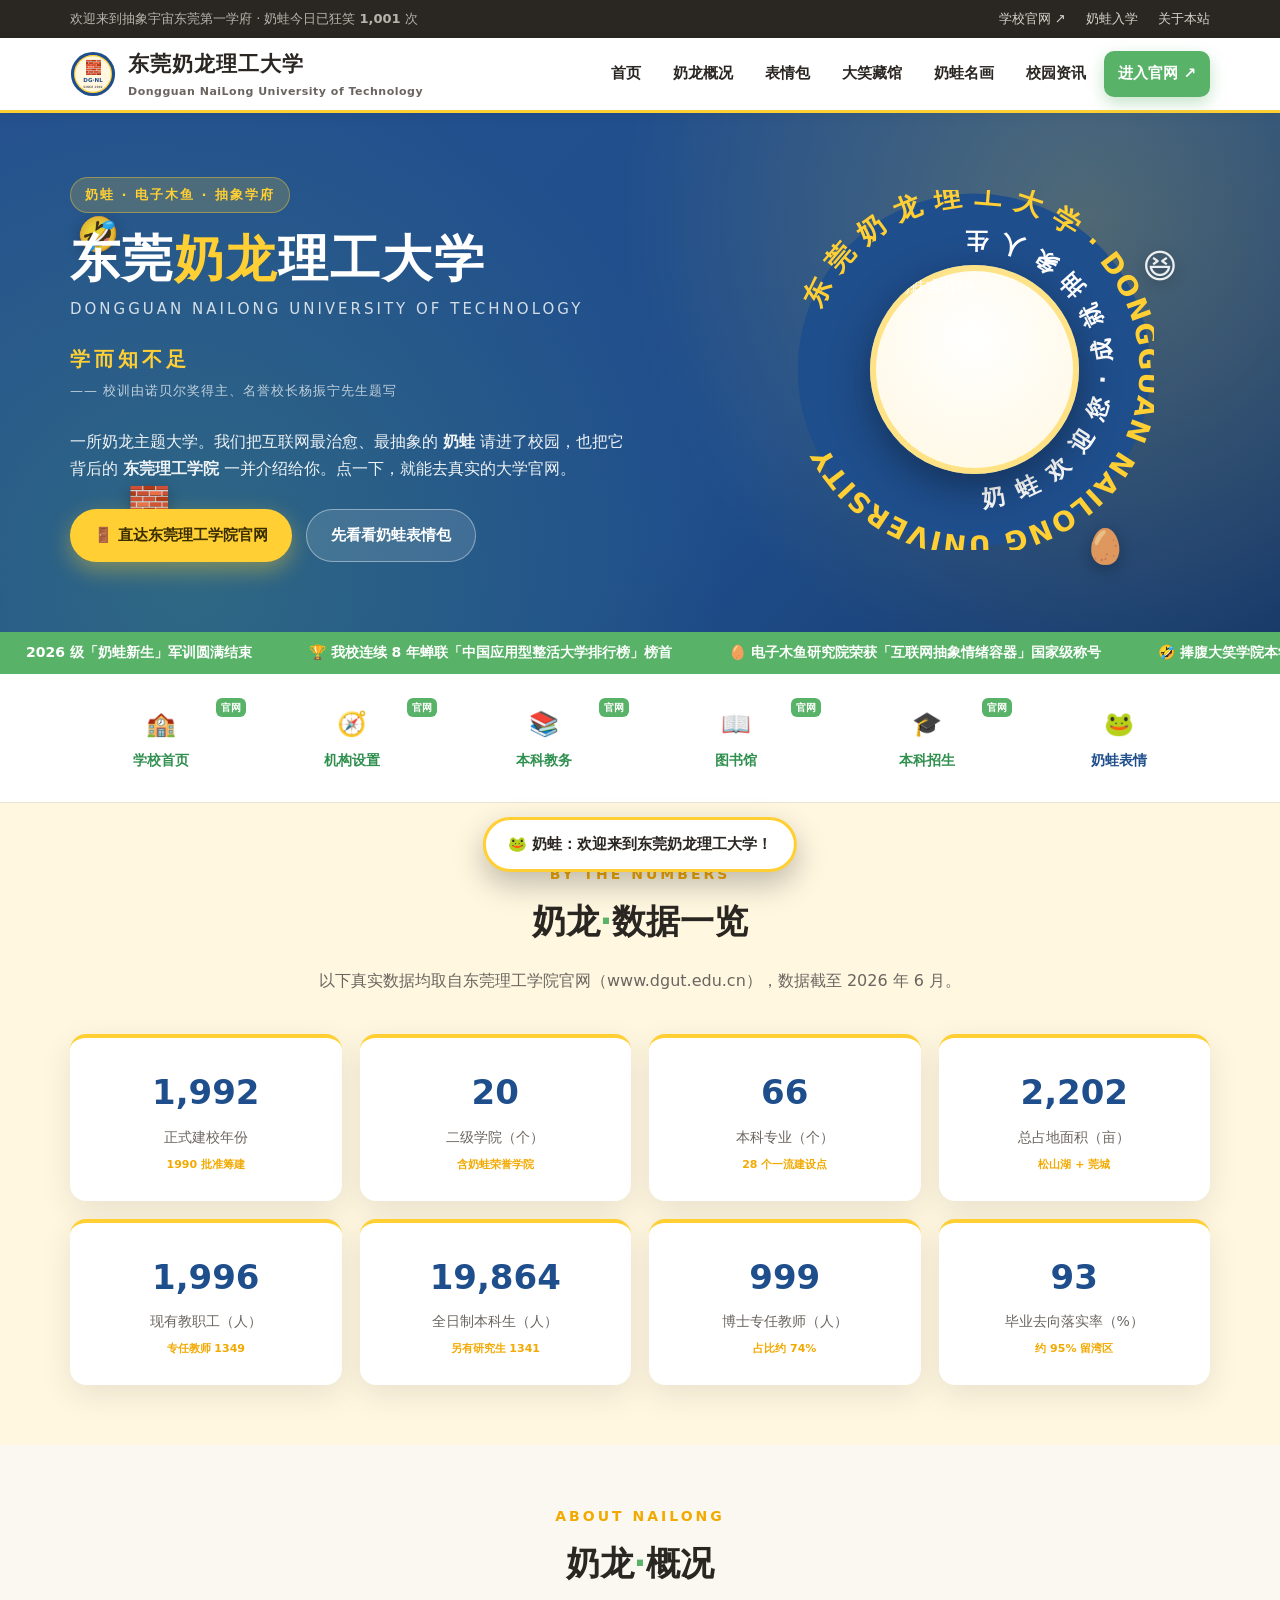
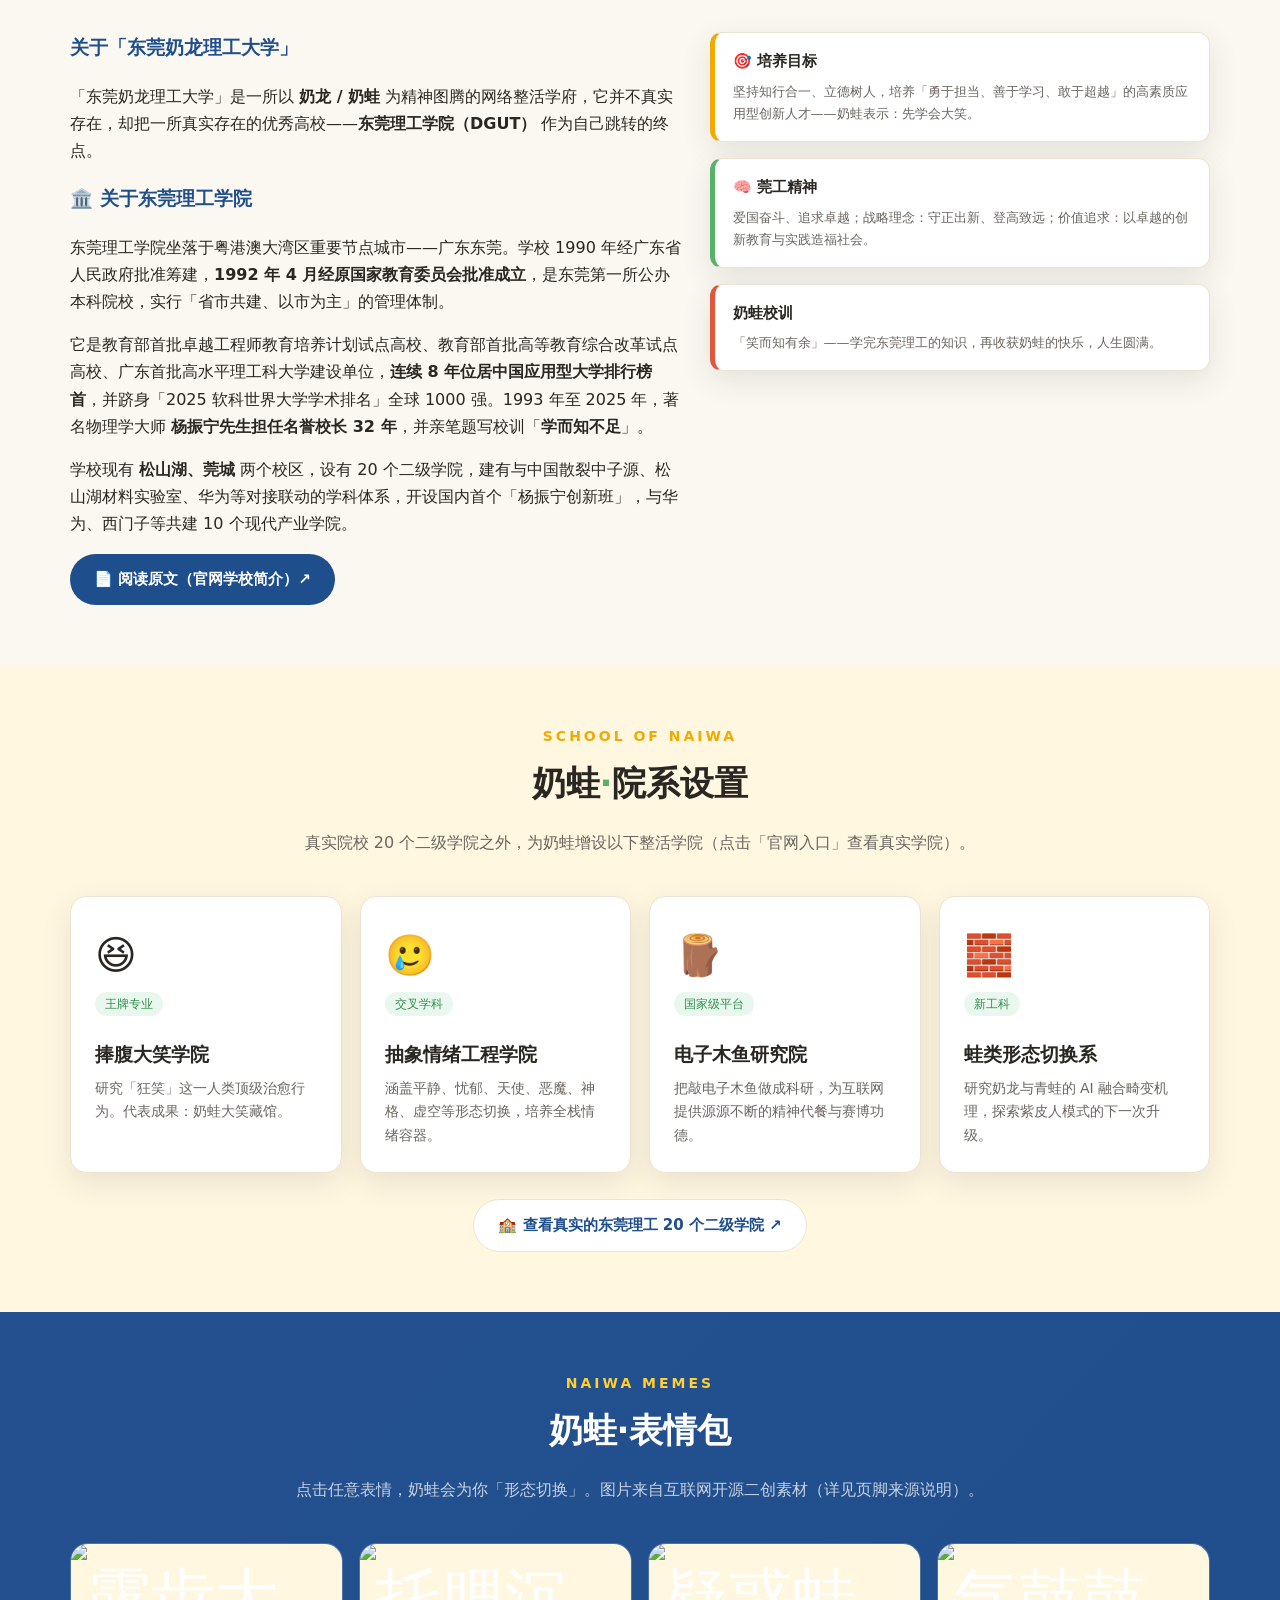
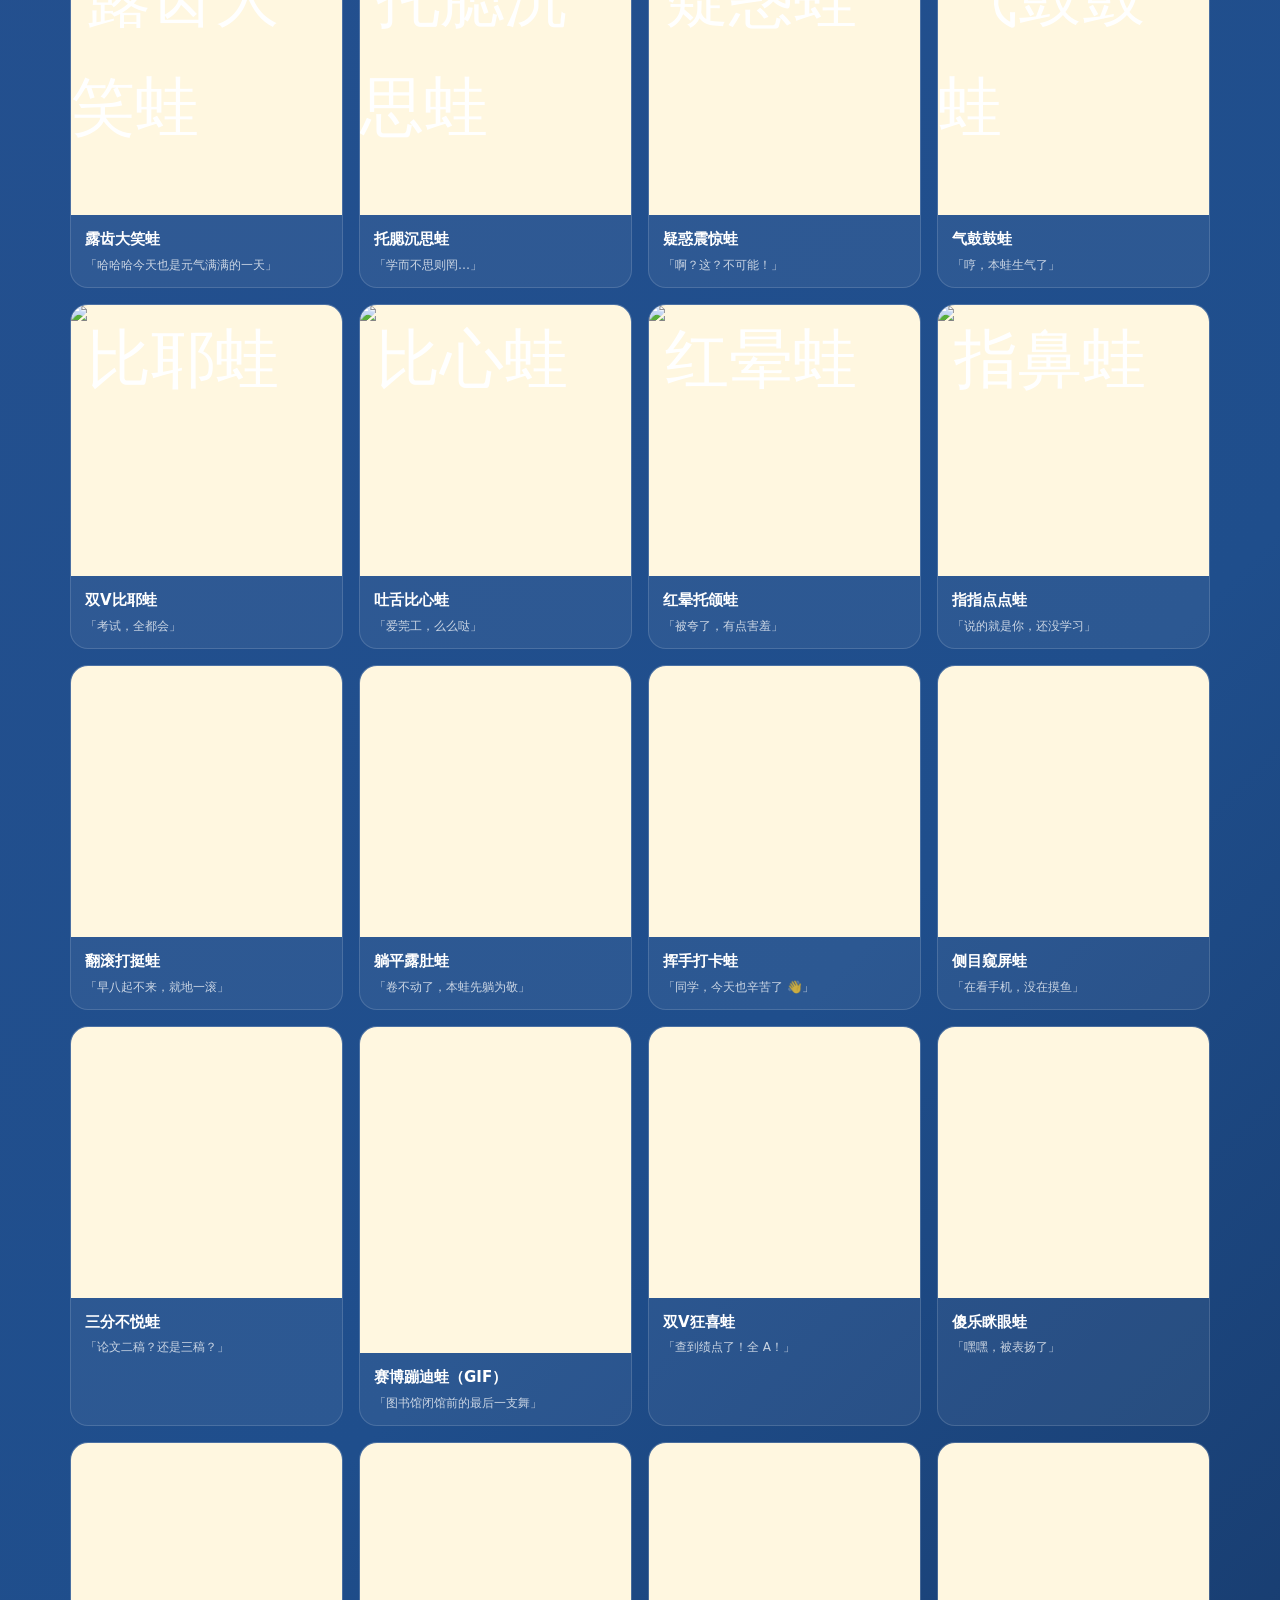
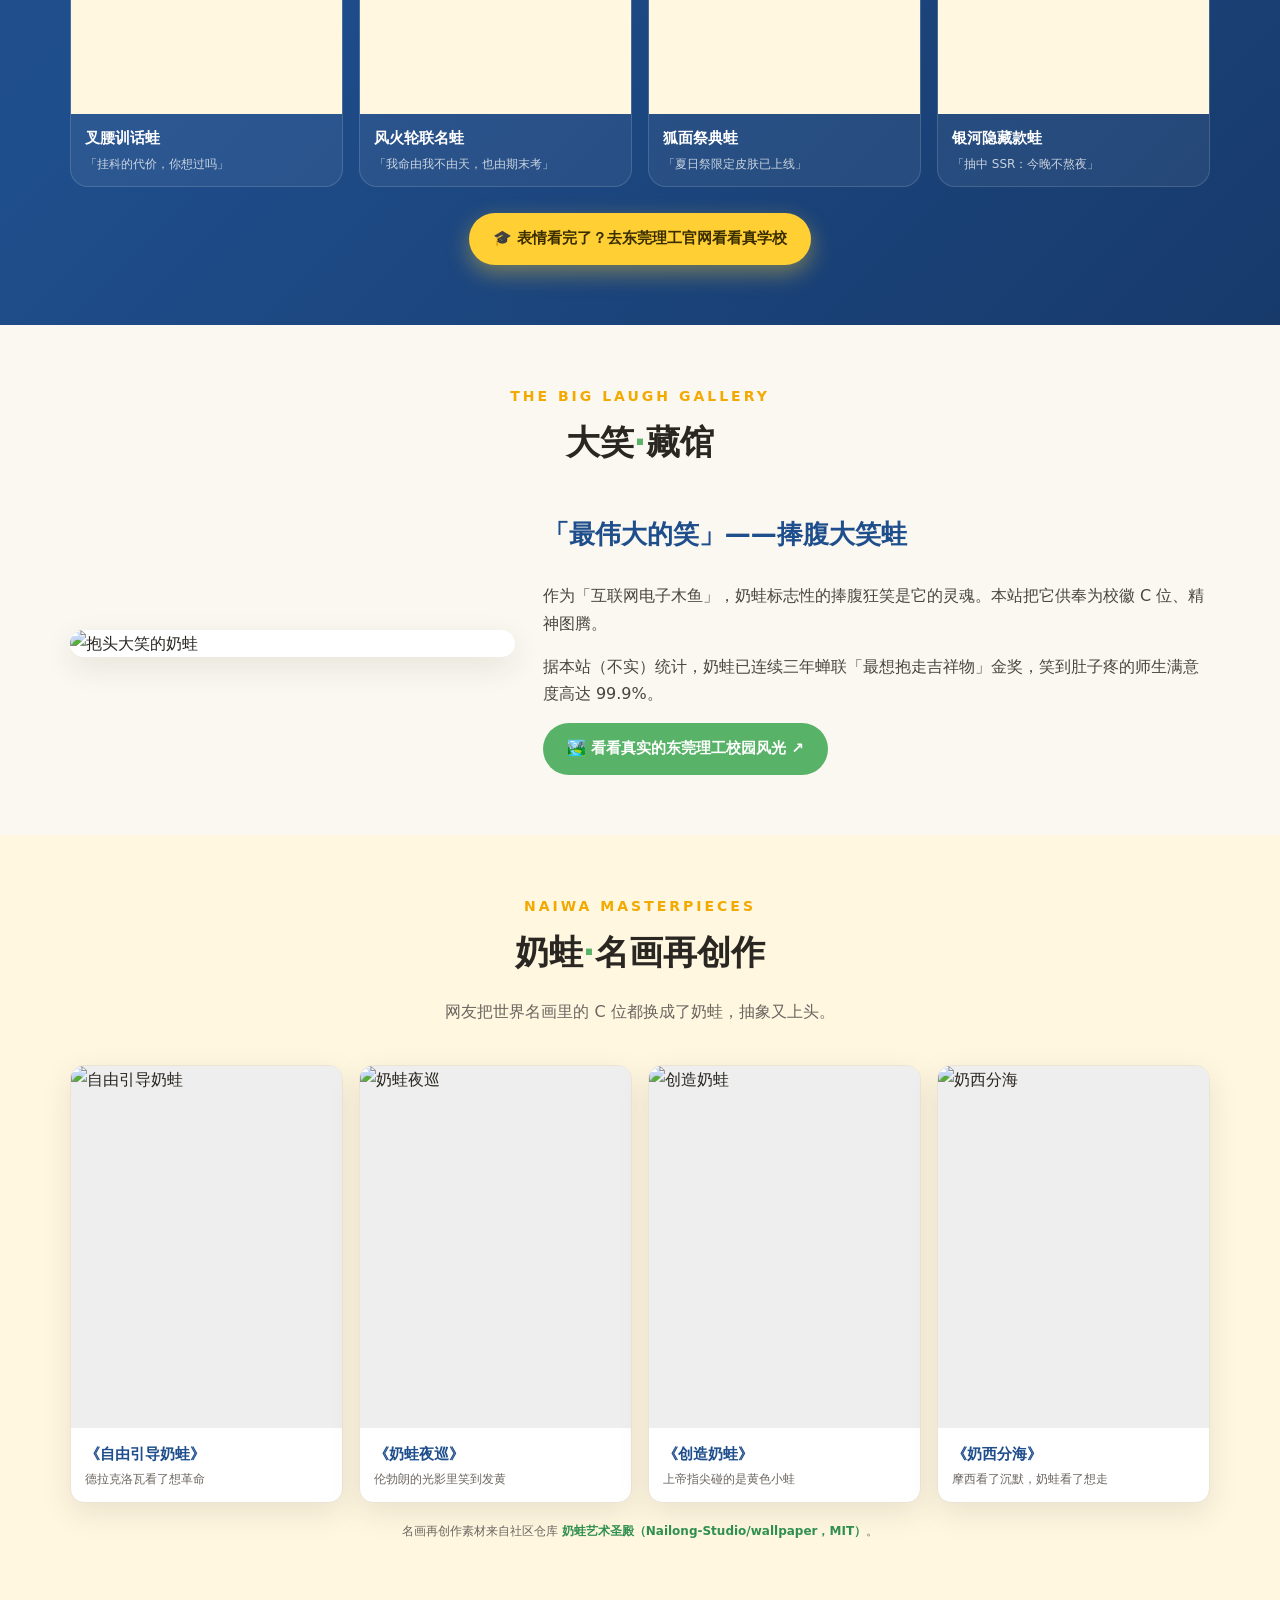
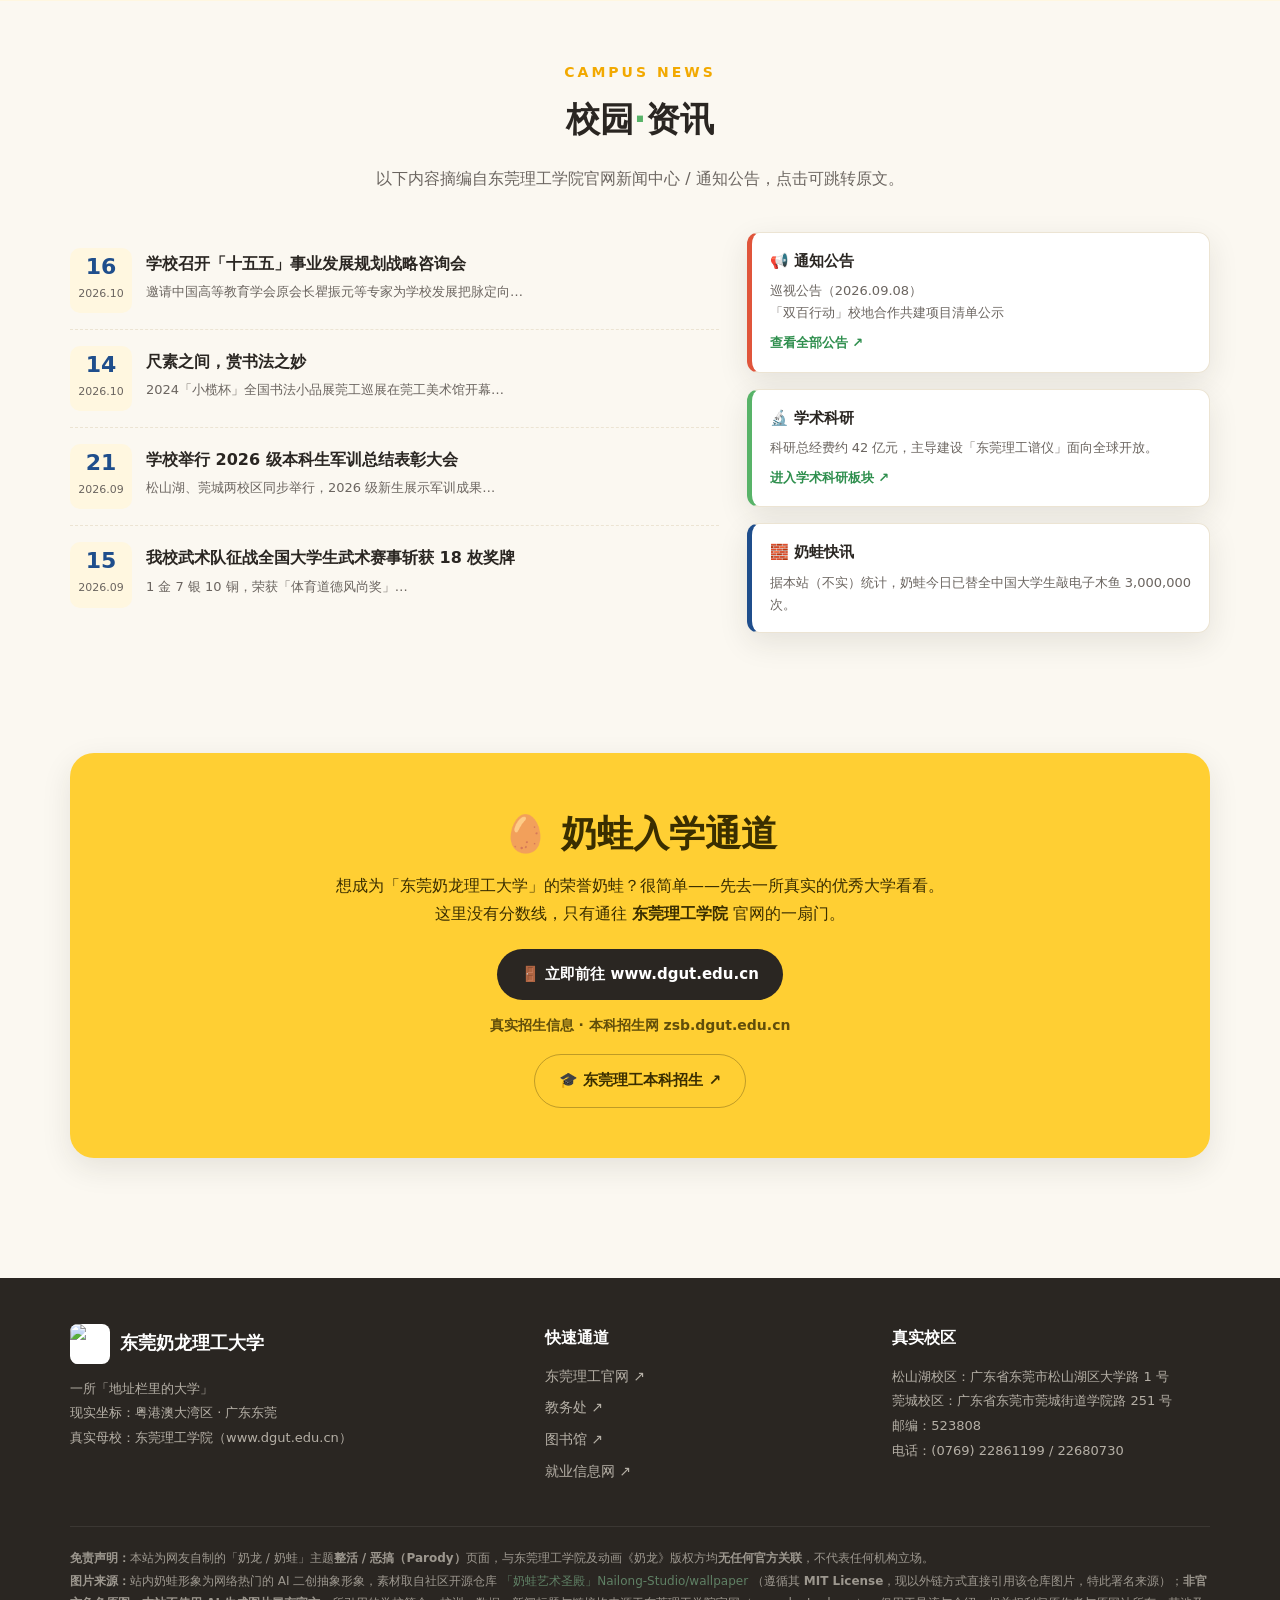
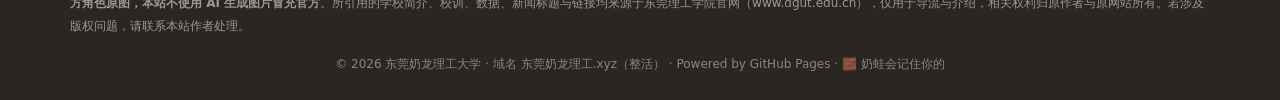
==== commit 977a0a0a: "Update index.html" ====
--- a/index.html
+++ b/index.html
@@ -34,7 +34,7 @@
           <circle cx="50" cy="50" r="48" fill="#1f4e8c"/>
           <circle cx="50" cy="50" r="40" fill="#fff7e0"/>
           <circle cx="50" cy="50" r="40" fill="none" stroke="#ffcf33" stroke-width="2.5"/>
-          <text x="50" y="46" text-anchor="middle" font-size="30">🤣</text>
+          <text x="50" y="46" text-anchor="middle" font-size="30">🧱</text>
           <text x="50" y="68" text-anchor="middle" font-size="12" font-weight="900" fill="#1f4e8c">DG·NL</text>
           <text x="50" y="80" text-anchor="middle" font-size="6.5" fill="#6b6560">SINCE 1992</text>
         </svg>
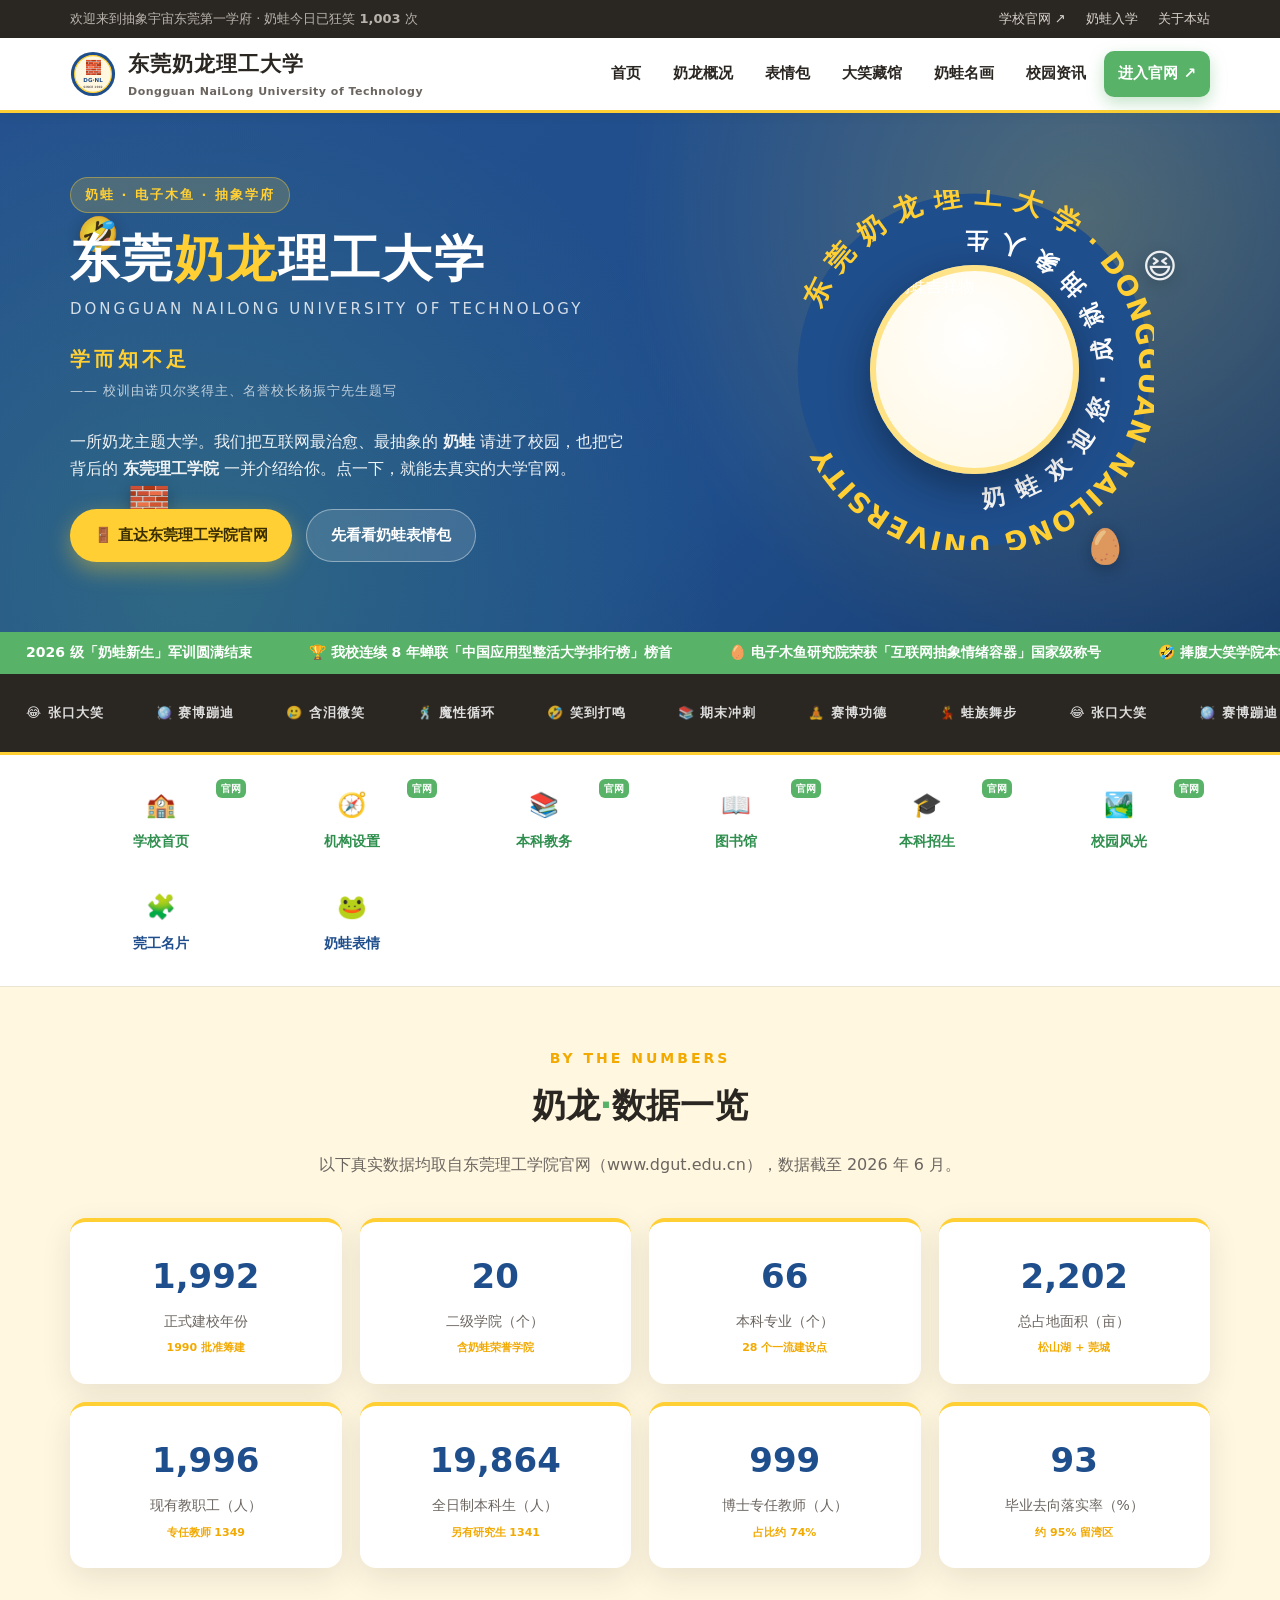
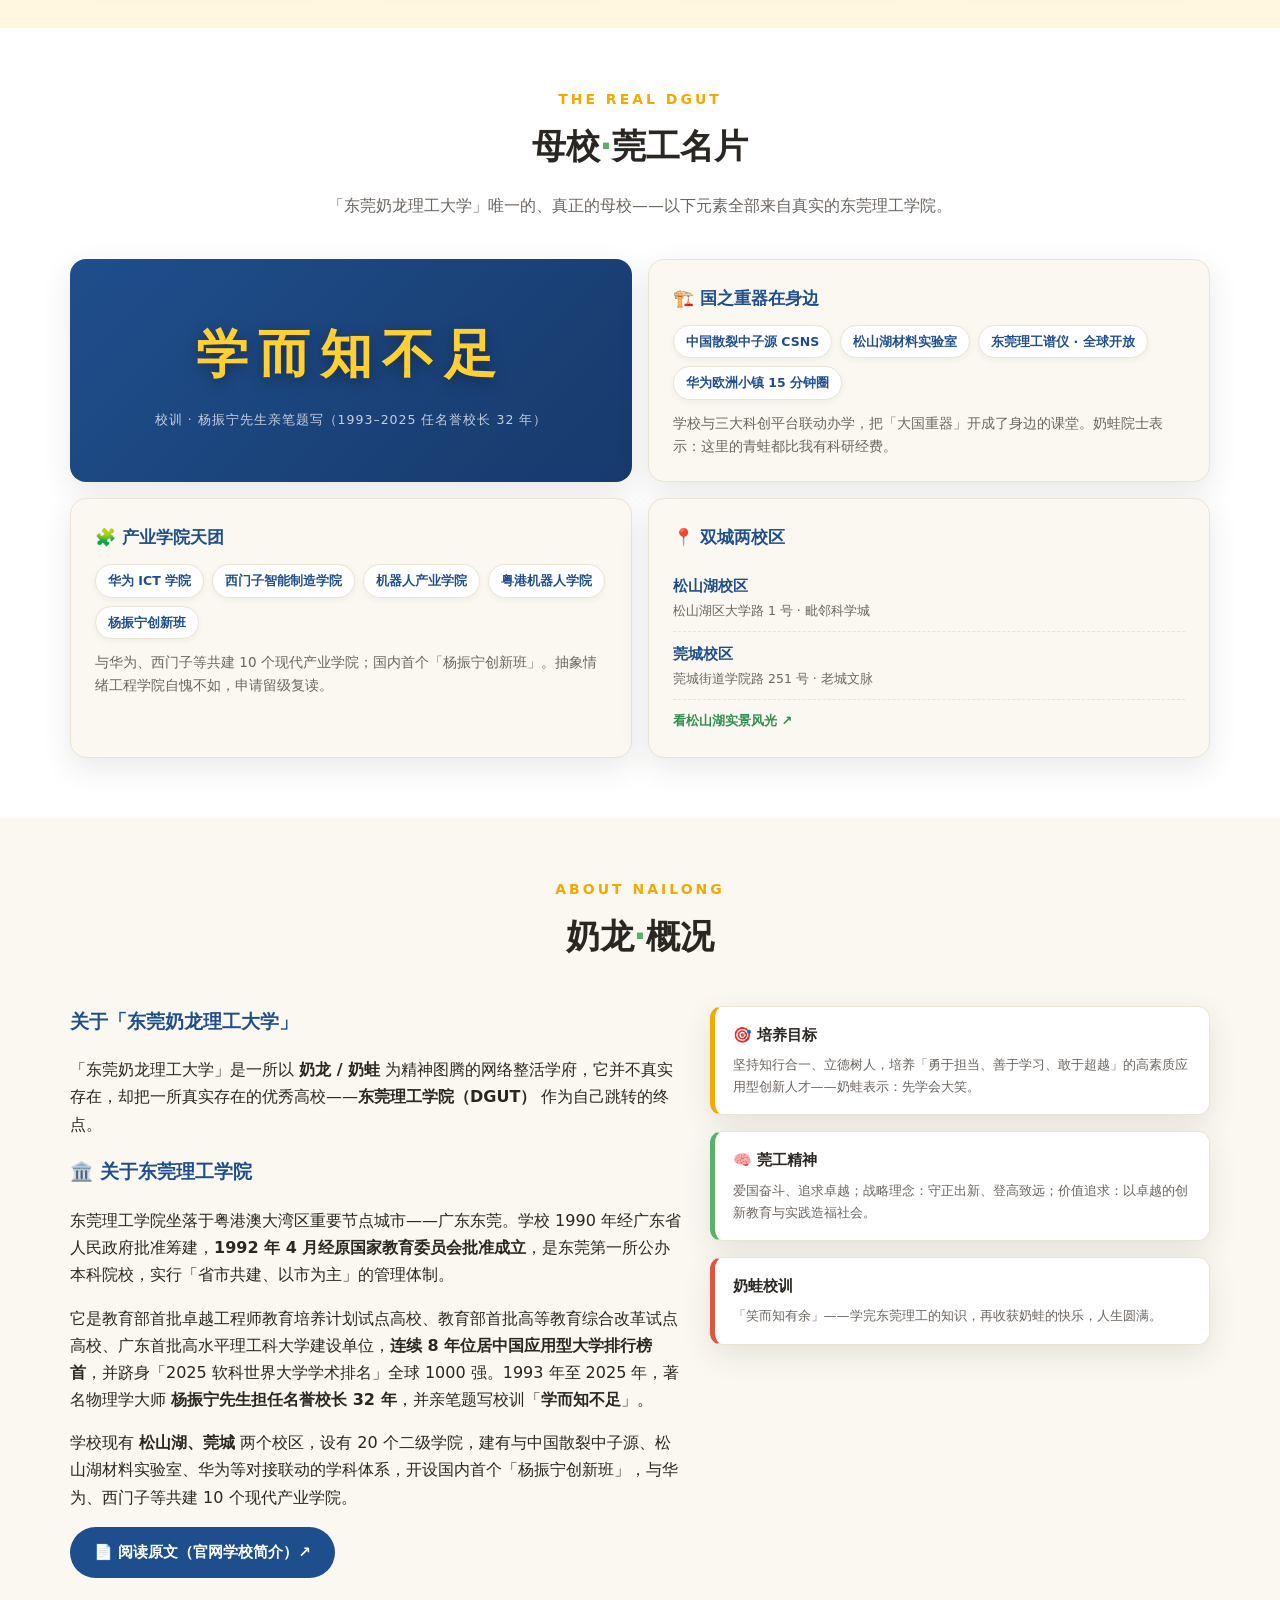
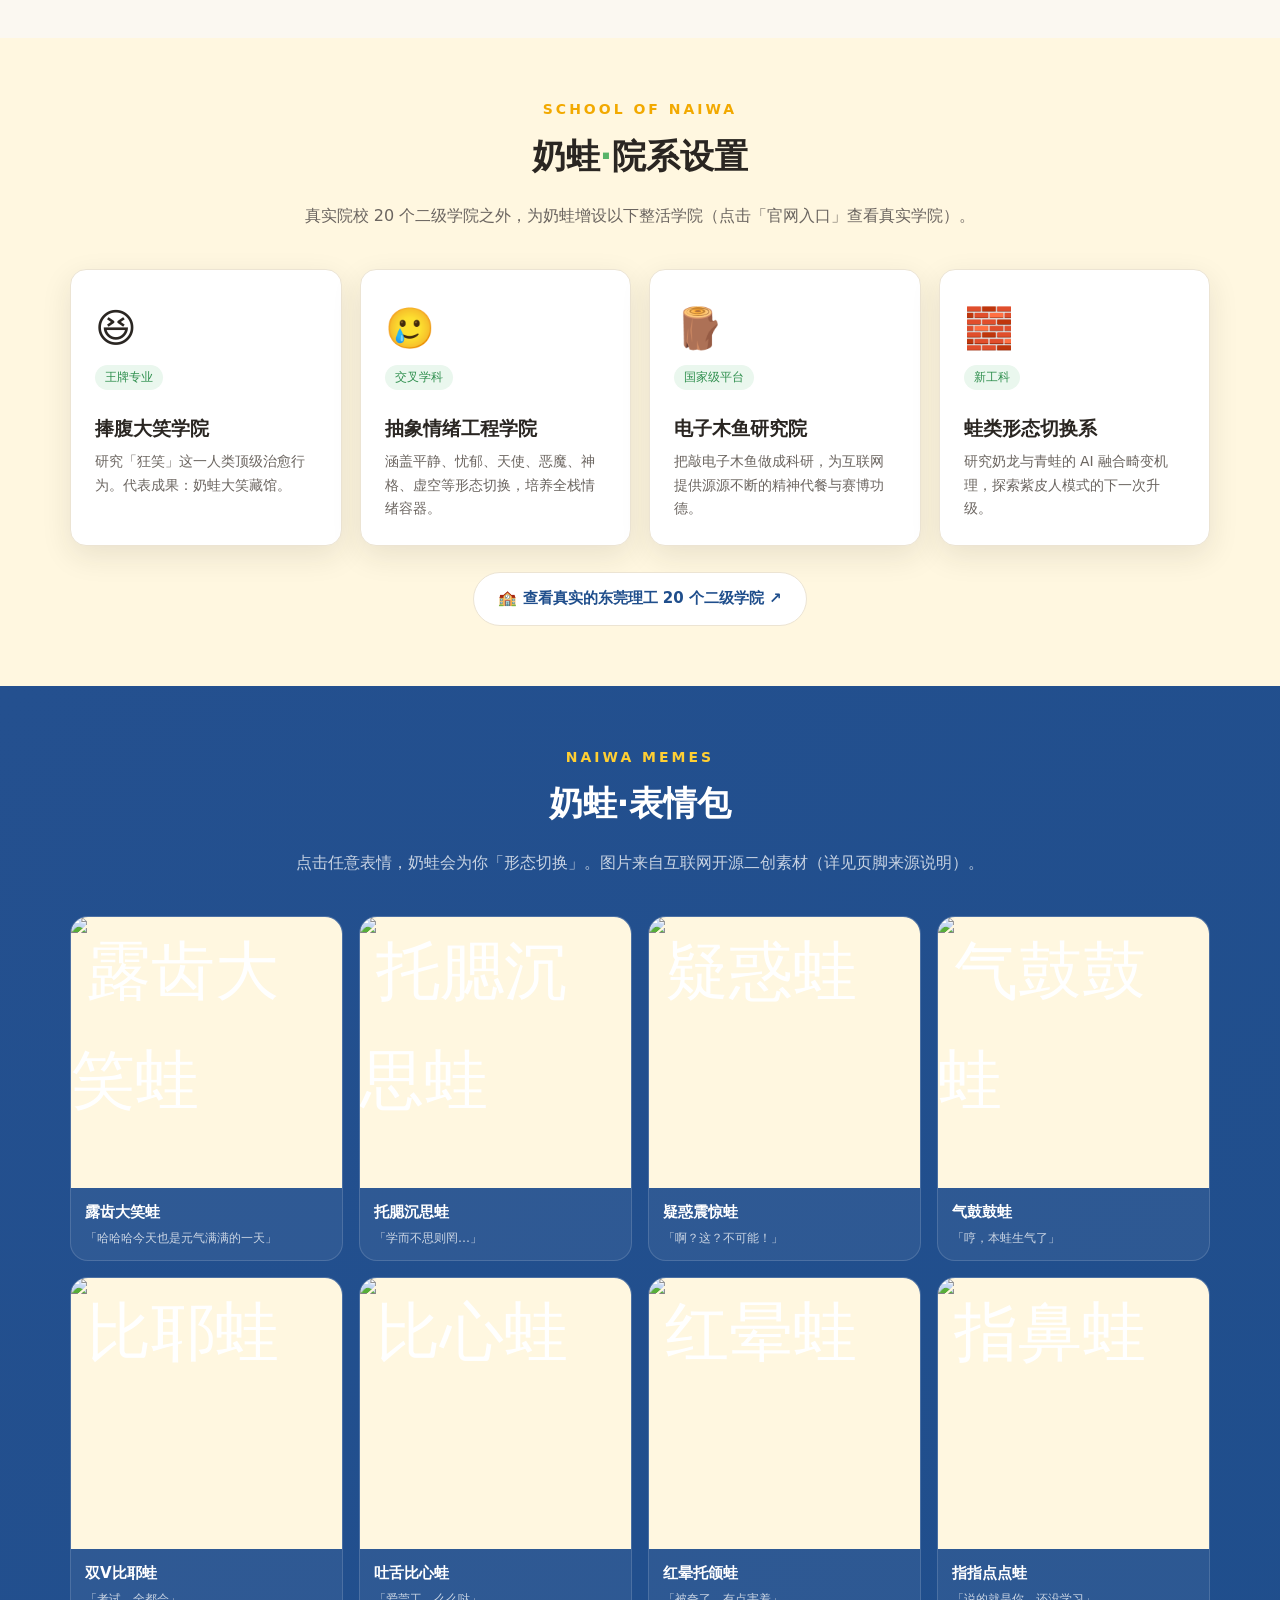
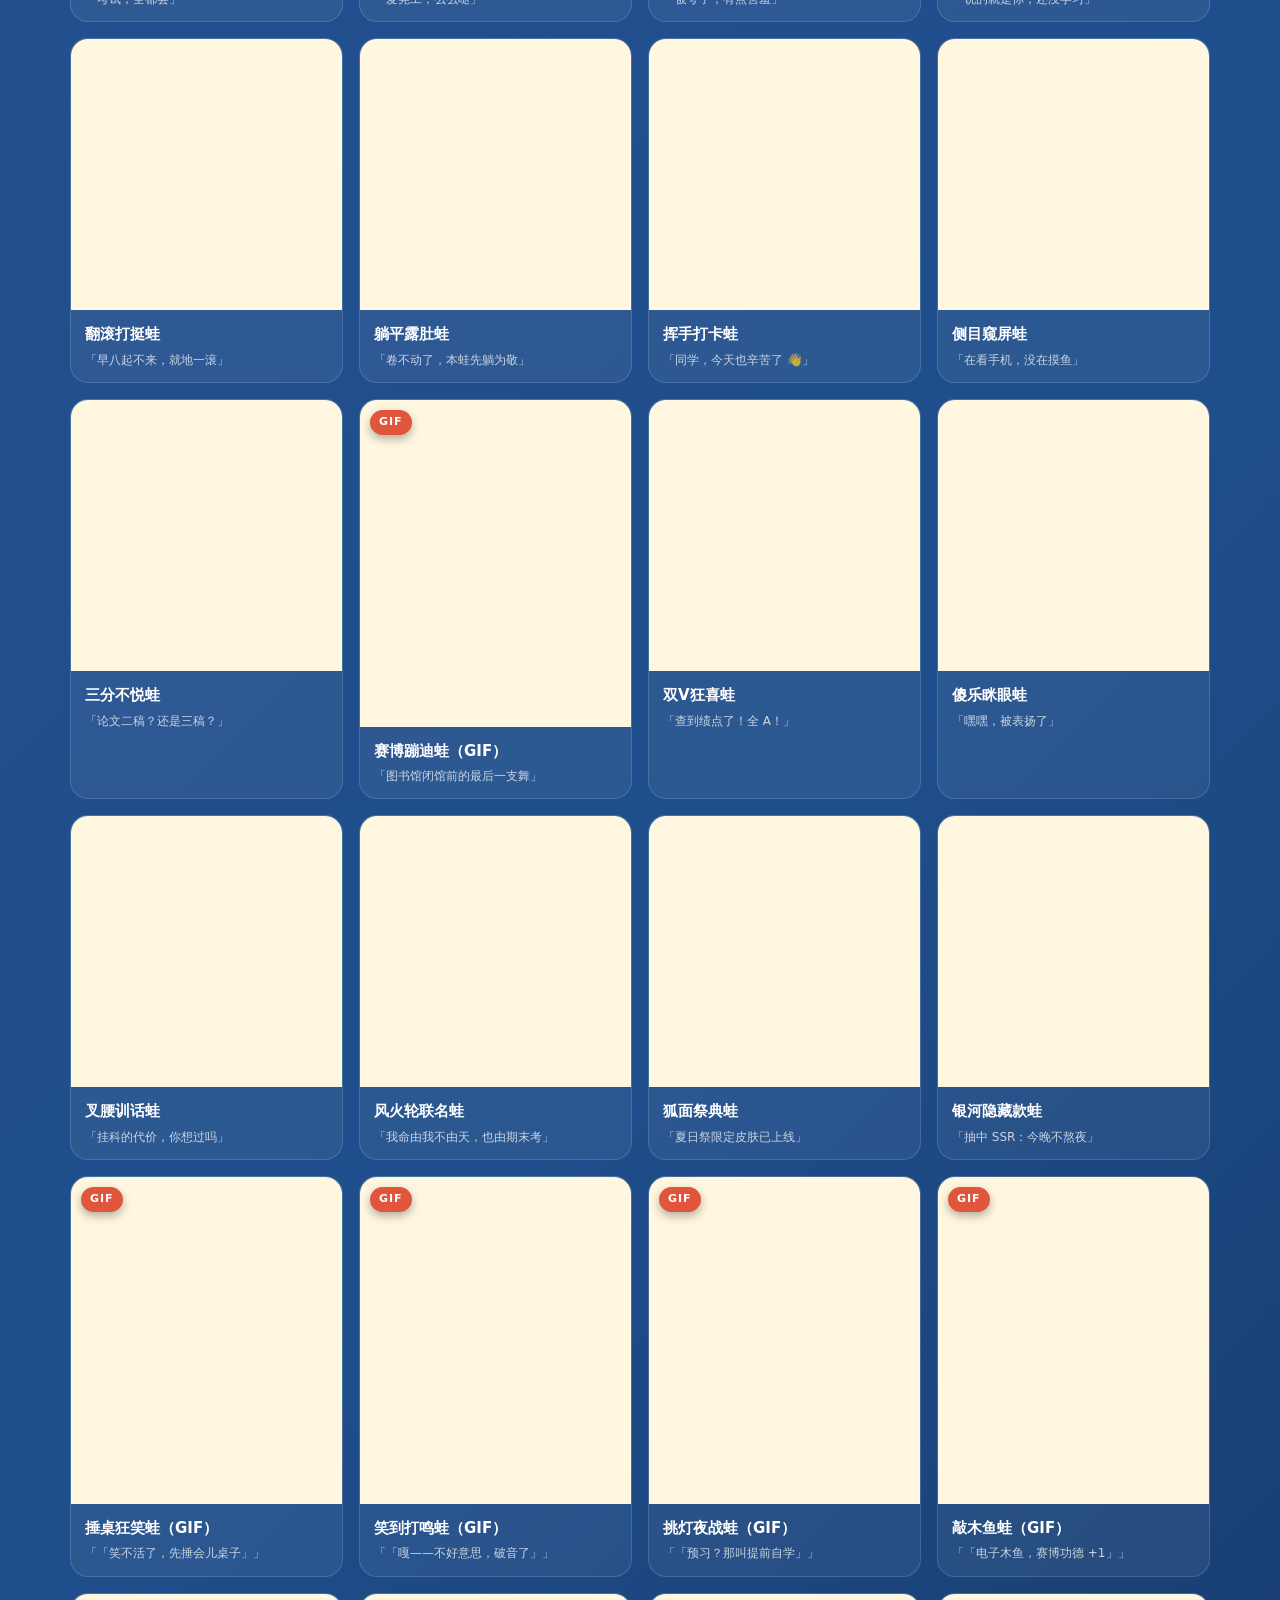
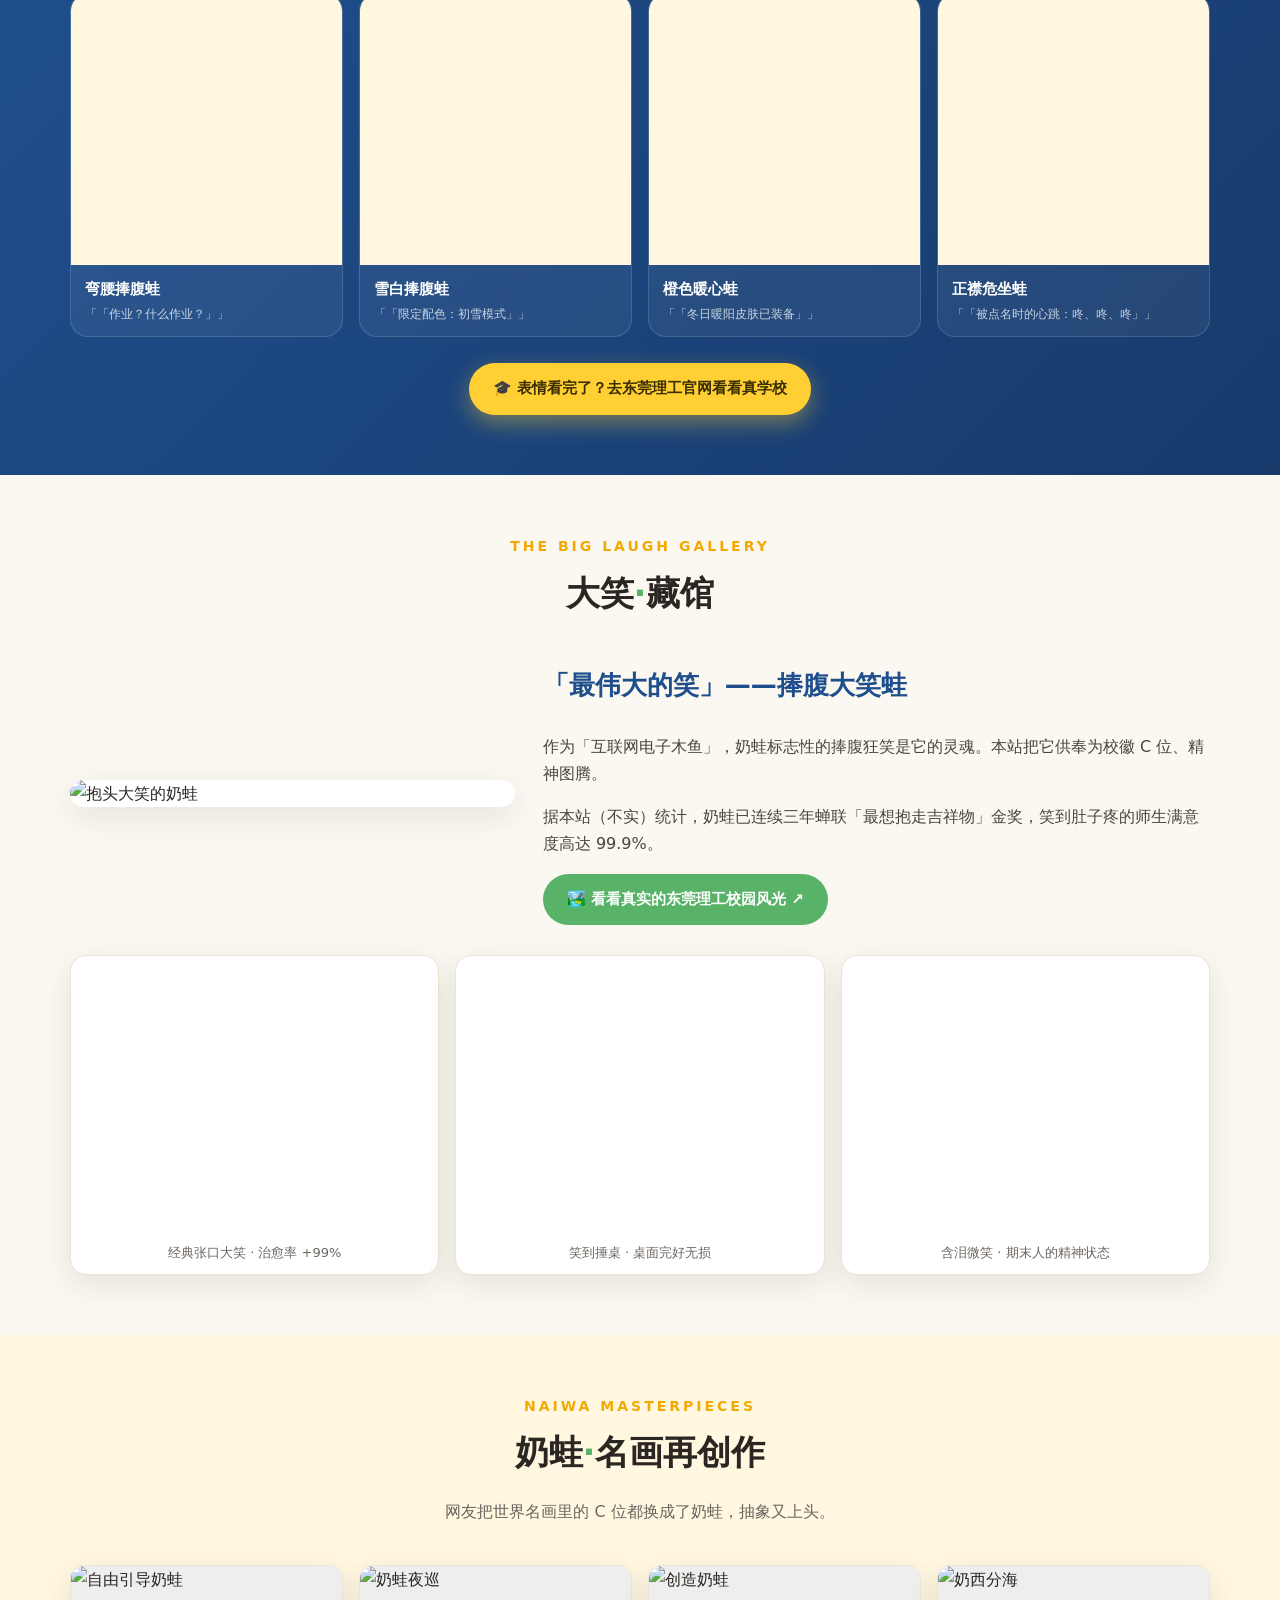
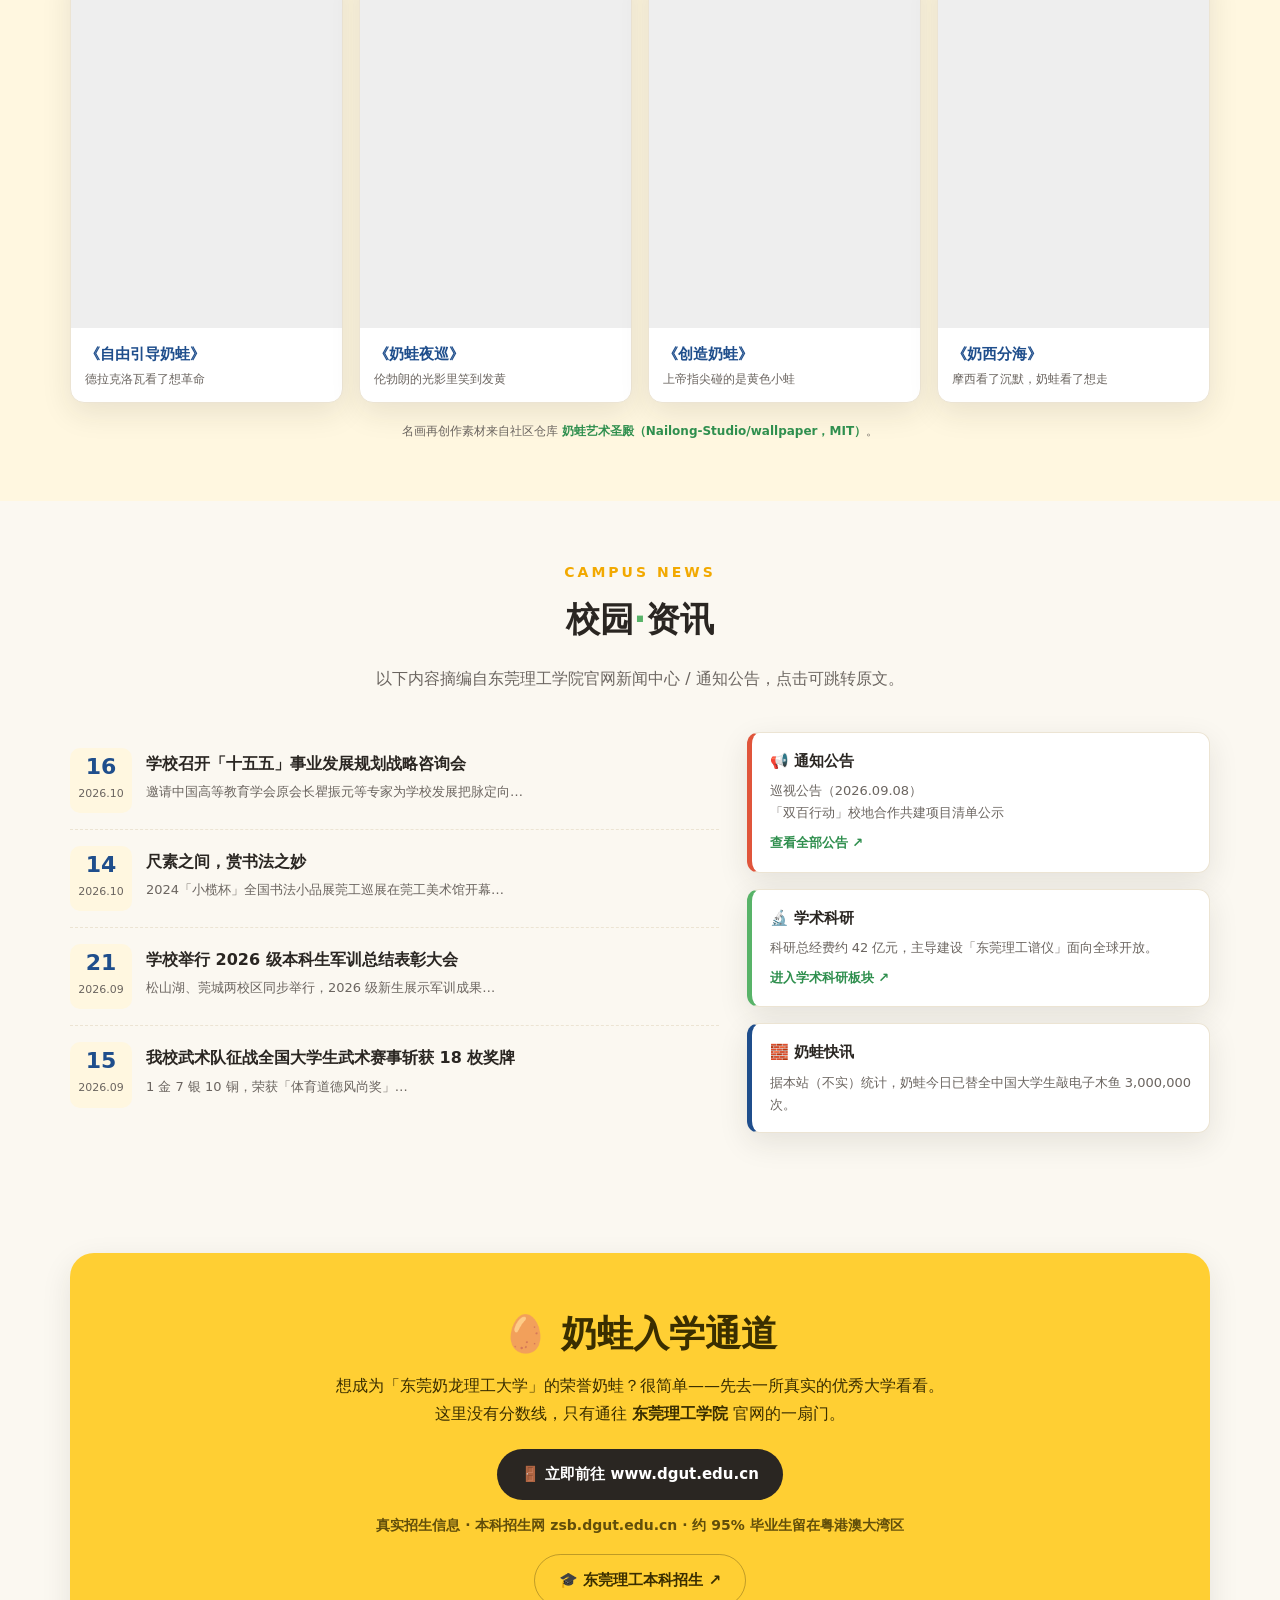
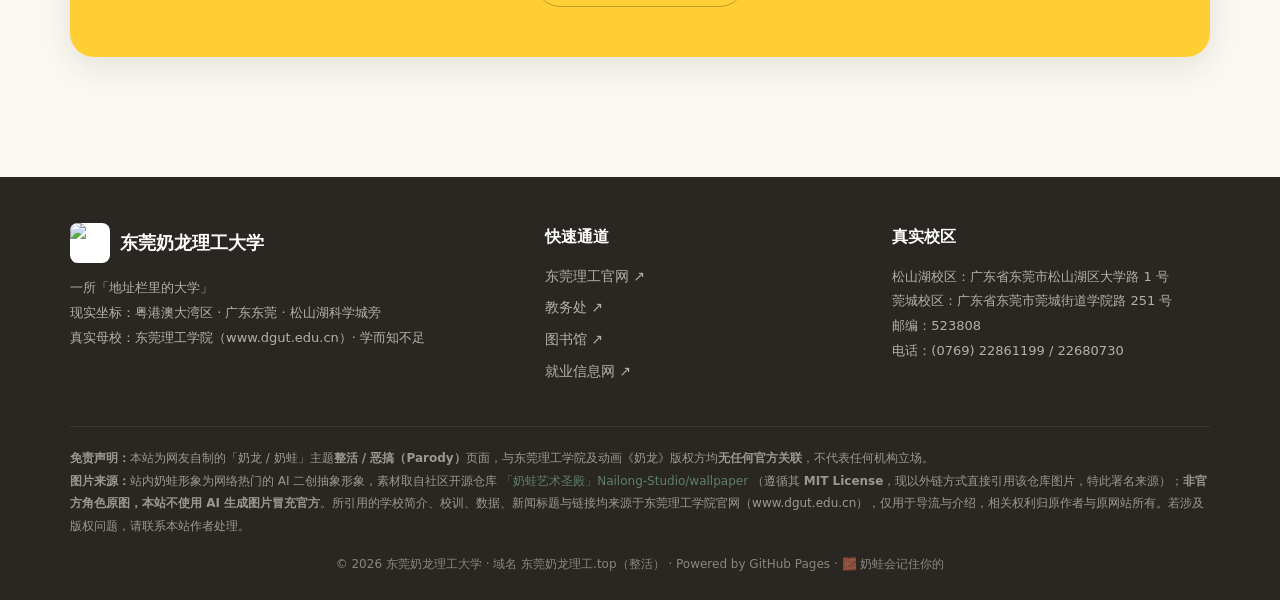
==== commit 45f6a3a9: "手机端深度适配（断点 960/760/380 + 底部标签栏 + 溢出保险）；新增 GIF 跑马灯、大笑三联条、GIF 角标与点按暂停；表情包扩至 28 张（含 5 GIF）；新增「母校·莞工名片」板" ====
--- a/index.html
+++ b/index.html
@@ -10,6 +10,7 @@
   <meta property="og:description" content="存在于抽象宇宙中的奶龙主题大学，一键直达东莞理工学院官网。">
   <meta property="og:image" content="https://cdn.jsdelivr.net/gh/Nailong-Studio/wallpaper@main/emotes/%E5%A5%B6%E8%9B%99-%E8%B9%B2%E5%9D%90%E6%89%98%E8%85%AE.png">
   <meta property="og:type" content="website">
+  <meta name="theme-color" content="#1f4e8c">
   <link rel="stylesheet" href="styles.css">
 </head>
 <body>
@@ -117,6 +118,20 @@
     </div>
   </div>
 
+  <!-- 奶蛙动图跑马灯 -->
+  <div class="gif-marquee" aria-hidden="true">
+    <div class="gm-track" id="gifMarquee">
+      <img src="https://cdn.jsdelivr.net/gh/Nailong-Studio/wallpaper@main/emotes/%E5%A5%B6%E8%9B%99-%E5%8A%A8%E5%9B%BE-%E5%BC%A0%E5%8F%A3%E5%A4%A7%E7%AC%91.gif" alt="" loading="lazy"><span>😂 张口大笑</span>
+      <img src="https://cdn.jsdelivr.net/gh/Nailong-Studio/wallpaper@main/emotes/%E5%A5%B6%E8%9B%99-%E8%A1%A8%E6%83%85-15.gif" alt="" loading="lazy"><span>🪩 赛博蹦迪</span>
+      <img src="https://cdn.jsdelivr.net/gh/Nailong-Studio/wallpaper@main/emotes/%E5%A5%B6%E8%9B%99-%E5%8A%A8%E5%9B%BE-%E5%90%AB%E6%B3%AA.gif" alt="" loading="lazy"><span>🥲 含泪微笑</span>
+      <img src="https://cdn.jsdelivr.net/gh/Nailong-Studio/wallpaper@main/emotes/%E5%A5%B6%E8%9B%99-%E8%A1%A8%E6%83%85-22.gif" alt="" loading="lazy"><span>🕺 魔性循环</span>
+      <img src="https://cdn.jsdelivr.net/gh/Nailong-Studio/wallpaper@main/emotes/%E5%A5%B6%E8%9B%99-%E8%A1%A8%E6%83%85-17.gif" alt="" loading="lazy"><span>🤣 笑到打鸣</span>
+      <img src="https://cdn.jsdelivr.net/gh/Nailong-Studio/wallpaper@main/emotes/%E5%A5%B6%E8%9B%99-%E8%A1%A8%E6%83%85-19.gif" alt="" loading="lazy"><span>📚 期末冲刺</span>
+      <img src="https://cdn.jsdelivr.net/gh/Nailong-Studio/wallpaper@main/emotes/%E5%A5%B6%E8%9B%99-%E8%A1%A8%E6%83%85-21.gif" alt="" loading="lazy"><span>🧘 赛博功德</span>
+      <img src="https://cdn.jsdelivr.net/gh/Nailong-Studio/wallpaper@main/emotes/%E5%A5%B6%E8%9B%99-%E8%A1%A8%E6%83%85-14.gif" alt="" loading="lazy"><span>💃 蛙族舞步</span>
+    </div>
+  </div>
+
   <!-- 快捷入口 -->
   <div class="quick">
     <div class="wrap">
@@ -125,6 +140,8 @@
       <a class="off" href="https://jwb.dgut.edu.cn/" target="_blank" rel="noopener"><span class="ic">📚</span>本科教务</a>
       <a class="off" href="https://lib.dgut.edu.cn/" target="_blank" rel="noopener"><span class="ic">📖</span>图书馆</a>
       <a class="off" href="http://zsb.dgut.edu.cn/" target="_blank" rel="noopener"><span class="ic">🎓</span>本科招生</a>
+      <a class="off" href="https://www.dgut.edu.cn/xxgk/xyfg/sshxq.htm" target="_blank" rel="noopener"><span class="ic">🏞️</span>校园风光</a>
+      <a href="#dgut"><span class="ic">🧩</span>莞工名片</a>
       <a href="#memes"><span class="ic">🐸</span>奶蛙表情</a>
     </div>
   </div>
@@ -146,6 +163,53 @@
         <div class="stat"><div class="num" data-count="19864">0</div><div class="lab">全日制本科生（人）</div><div class="foot">另有研究生 1341</div></div>
         <div class="stat"><div class="num" data-count="999">0</div><div class="lab">博士专任教师（人）</div><div class="foot">占比约 74%</div></div>
         <div class="stat"><div class="num" data-count="93">0</div><div class="lab">毕业去向落实率（%）</div><div class="foot">约 95% 留湾区</div></div>
+      </div>
+    </div>
+  </section>
+
+  <!-- 莞工名片 -->
+  <section id="dgut" style="background:#fff">
+    <div class="wrap">
+      <div class="sec-head">
+        <div class="en">The Real DGUT</div>
+        <h2>母校<span class="dot">·</span>莞工名片</h2>
+        <p style="color:var(--nl-gray)">「东莞奶龙理工大学」唯一的、真正的母校——以下元素全部来自真实的东莞理工学院。</p>
+      </div>
+      <div class="dgut-grid">
+        <div class="dgut-card motto-card">
+          <div class="brush">学而知不足</div>
+          <small>校训 · 杨振宁先生亲笔题写（1993–2025 任名誉校长 32 年）</small>
+          <img class="frog-sticker fs-c" src="https://cdn.jsdelivr.net/gh/Nailong-Studio/wallpaper@main/emotes/%E5%A5%B6%E8%9B%99-%E6%89%98%E8%85%AE.png" alt="" aria-hidden="true" loading="lazy">
+        </div>
+        <div class="dgut-card">
+          <h4>🏗️ 国之重器在身边</h4>
+          <div class="chips">
+            <span class="chip">中国散裂中子源 CSNS</span>
+            <span class="chip">松山湖材料实验室</span>
+            <span class="chip">东莞理工谱仪 · 全球开放</span>
+            <span class="chip">华为欧洲小镇 15 分钟圈</span>
+          </div>
+          <p>学校与三大科创平台联动办学，把「大国重器」开成了身边的课堂。奶蛙院士表示：这里的青蛙都比我有科研经费。</p>
+        </div>
+        <div class="dgut-card">
+          <h4>🧩 产业学院天团</h4>
+          <div class="chips">
+            <span class="chip">华为 ICT 学院</span>
+            <span class="chip">西门子智能制造学院</span>
+            <span class="chip">机器人产业学院</span>
+            <span class="chip">粤港机器人学院</span>
+            <span class="chip">杨振宁创新班</span>
+          </div>
+          <p>与华为、西门子等共建 10 个现代产业学院；国内首个「杨振宁创新班」。抽象情绪工程学院自愧不如，申请留级复读。</p>
+        </div>
+        <div class="dgut-card map-card">
+          <h4>📍 双城两校区</h4>
+          <ul class="campus-list">
+            <li><b>松山湖校区</b><span>松山湖区大学路 1 号 · 毗邻科学城</span></li>
+            <li><b>莞城校区</b><span>莞城街道学院路 251 号 · 老城文脉</span></li>
+          </ul>
+          <a class="more" href="https://www.dgut.edu.cn/xxgk/xyfg/sshxq.htm" target="_blank" rel="noopener">看松山湖实景风光 ↗</a>
+        </div>
       </div>
     </div>
   </section>
@@ -227,13 +291,21 @@
         <div class="meme" data-say="挥手打卡"><div class="box"><img src="https://cdn.jsdelivr.net/gh/Nailong-Studio/wallpaper@main/emotes/%E5%A5%B6%E8%9B%99-%E5%A7%BF%E6%80%81-%E6%8C%A5%E6%89%8B.png" alt="挥手打卡蛙" loading="lazy"></div><div class="cap">挥手打卡蛙<small>「同学，今天也辛苦了 👋」</small></div></div>
         <div class="meme" data-say="侧目窥屏"><div class="box"><img src="https://cdn.jsdelivr.net/gh/Nailong-Studio/wallpaper@main/emotes/%E5%A5%B6%E8%9B%99-%E4%BE%A7%E7%AB%8B.png" alt="侧目窥屏蛙" loading="lazy"></div><div class="cap">侧目窥屏蛙<small>「在看手机，没在摸鱼」</small></div></div>
         <div class="meme" data-say="三分不悦"><div class="box"><img src="https://cdn.jsdelivr.net/gh/Nailong-Studio/wallpaper@main/emotes/%E5%A5%B6%E8%9B%99-%E5%BE%AE%E6%84%A0.png" alt="三分不悦蛙" loading="lazy"></div><div class="cap">三分不悦蛙<small>「论文二稿？还是三稿？」</small></div></div>
-        <div class="meme" data-say="赛博蹦迪"><div class="box"><img src="https://cdn.jsdelivr.net/gh/Nailong-Studio/wallpaper@main/emotes/%E5%A5%B6%E8%9B%99-%E8%A1%A8%E6%83%85-15.gif" alt="赛博蹦迪蛙（GIF）" loading="lazy"></div><div class="cap">赛博蹦迪蛙（GIF）<small>「图书馆闭馆前的最后一支舞」</small></div></div>
+        <div class="meme has-gif" data-say="赛博蹦迪"><span class="gif-tag">GIF</span><div class="box"><img src="https://cdn.jsdelivr.net/gh/Nailong-Studio/wallpaper@main/emotes/%E5%A5%B6%E8%9B%99-%E8%A1%A8%E6%83%85-15.gif" alt="赛博蹦迪蛙（GIF）" loading="lazy"></div><div class="cap">赛博蹦迪蛙（GIF）<small>「图书馆闭馆前的最后一支舞」</small></div></div>
         <div class="meme" data-say="双V狂喜"><div class="box"><img src="https://cdn.jsdelivr.net/gh/Nailong-Studio/wallpaper@main/laugh-gallery/%E5%A5%B6%E8%9B%99-%E5%8F%8CV%E5%A4%A7%E7%AC%91.png" alt="双V狂喜蛙" loading="lazy"></div><div class="cap">双V狂喜蛙<small>「查到绩点了！全 A！」</small></div></div>
         <div class="meme" data-say="傻乐眯眼"><div class="box"><img src="https://cdn.jsdelivr.net/gh/Nailong-Studio/wallpaper@main/laugh-gallery/%E5%A5%B6%E8%9B%99-%E7%9C%AF%E7%9C%BC%E5%BC%A0%E5%98%B4.png" alt="傻乐眯眼蛙" loading="lazy"></div><div class="cap">傻乐眯眼蛙<small>「嘿嘿，被表扬了」</small></div></div>
         <div class="meme" data-say="叉腰训话"><div class="box"><img src="https://cdn.jsdelivr.net/gh/Nailong-Studio/wallpaper@main/laugh-gallery/%E5%A5%B6%E8%9B%99-%E5%8F%89%E8%85%B0%E6%8C%87%E7%82%B9.png" alt="叉腰训话蛙" loading="lazy"></div><div class="cap">叉腰训话蛙<small>「挂科的代价，你想过吗」</small></div></div>
         <div class="meme" data-say="风火轮联"><div class="box"><img src="https://cdn.jsdelivr.net/gh/Nailong-Studio/wallpaper@main/laugh-gallery/%E5%A5%B6%E8%9B%99-%E5%93%AA%E5%90%92.png" alt="风火轮联名蛙" loading="lazy"></div><div class="cap">风火轮联名蛙<small>「我命由我不由天，也由期末考」</small></div></div>
         <div class="meme" data-say="狐面祭典"><div class="box"><img src="https://cdn.jsdelivr.net/gh/Nailong-Studio/wallpaper@main/laugh-gallery/%E5%A5%B6%E8%9B%99-%E7%8B%90%E9%9D%A2%E5%92%8C%E6%9C%8D.png" alt="狐面祭典蛙" loading="lazy"></div><div class="cap">狐面祭典蛙<small>「夏日祭限定皮肤已上线」</small></div></div>
         <div class="meme" data-say="银河隐藏"><div class="box"><img src="https://cdn.jsdelivr.net/gh/Nailong-Studio/wallpaper@main/laugh-gallery/%E5%A5%B6%E8%9B%99-%E9%93%B6%E6%B2%B3%E9%9A%90%E8%97%8F%E6%AC%BE.png" alt="银河隐藏款蛙" loading="lazy"></div><div class="cap">银河隐藏款蛙<small>「抽中 SSR：今晚不熬夜」</small></div></div>
+        <div class="meme has-gif" data-say="捶桌狂笑"><span class="gif-tag">GIF</span><div class="box"><img src="https://cdn.jsdelivr.net/gh/Nailong-Studio/wallpaper@main/emotes/%E5%A5%B6%E8%9B%99-%E8%A1%A8%E6%83%85-16.gif" alt="捶桌狂笑蛙（GIF）" loading="lazy"></div><div class="cap">捶桌狂笑蛙（GIF）<small>「「笑不活了，先捶会儿桌子」」</small></div></div>
+        <div class="meme has-gif" data-say="笑到打鸣"><span class="gif-tag">GIF</span><div class="box"><img src="https://cdn.jsdelivr.net/gh/Nailong-Studio/wallpaper@main/emotes/%E5%A5%B6%E8%9B%99-%E8%A1%A8%E6%83%85-17.gif" alt="笑到打鸣蛙（GIF）" loading="lazy"></div><div class="cap">笑到打鸣蛙（GIF）<small>「「嘎——不好意思，破音了」」</small></div></div>
+        <div class="meme has-gif" data-say="挑灯夜战"><span class="gif-tag">GIF</span><div class="box"><img src="https://cdn.jsdelivr.net/gh/Nailong-Studio/wallpaper@main/emotes/%E5%A5%B6%E8%9B%99-%E8%A1%A8%E6%83%85-19.gif" alt="挑灯夜战蛙（GIF）" loading="lazy"></div><div class="cap">挑灯夜战蛙（GIF）<small>「「预习？那叫提前自学」」</small></div></div>
+        <div class="meme has-gif" data-say="敲木鱼蛙"><span class="gif-tag">GIF</span><div class="box"><img src="https://cdn.jsdelivr.net/gh/Nailong-Studio/wallpaper@main/emotes/%E5%A5%B6%E8%9B%99-%E8%A1%A8%E6%83%85-21.gif" alt="敲木鱼蛙（GIF）" loading="lazy"></div><div class="cap">敲木鱼蛙（GIF）<small>「「电子木鱼，赛博功德 +1」」</small></div></div>
+        <div class="meme" data-say="弯腰捧腹"><div class="box"><img src="https://cdn.jsdelivr.net/gh/Nailong-Studio/wallpaper@main/laugh-gallery/%E5%A5%B6%E8%9B%99-%E5%BC%AF%E8%85%B0%E5%A4%A7%E7%AC%91.png" alt="弯腰捧腹蛙" loading="lazy"></div><div class="cap">弯腰捧腹蛙<small>「「作业？什么作业？」」</small></div></div>
+        <div class="meme" data-say="雪白捧腹"><div class="box"><img src="https://cdn.jsdelivr.net/gh/Nailong-Studio/wallpaper@main/laugh-gallery/%E5%A5%B6%E8%9B%99-%E7%99%BD%E8%82%A4%E6%8D%A7%E8%85%B9.png" alt="雪白捧腹蛙" loading="lazy"></div><div class="cap">雪白捧腹蛙<small>「「限定配色：初雪模式」」</small></div></div>
+        <div class="meme" data-say="橙色暖心"><div class="box"><img src="https://cdn.jsdelivr.net/gh/Nailong-Studio/wallpaper@main/laugh-gallery/%E5%A5%B6%E8%9B%99-%E6%A9%99%E8%82%A4%E6%8D%A7%E8%85%B9.png" alt="橙色暖心蛙" loading="lazy"></div><div class="cap">橙色暖心蛙<small>「「冬日暖阳皮肤已装备」」</small></div></div>
+        <div class="meme" data-say="正襟危坐"><div class="box"><img src="https://cdn.jsdelivr.net/gh/Nailong-Studio/wallpaper@main/laugh-gallery/%E5%A5%B6%E8%9B%99-%E9%9D%99%E7%AB%99%E7%BB%BF%E7%9C%BC.png" alt="正襟危坐蛙" loading="lazy"></div><div class="cap">正襟危坐蛙<small>「「被点名时的心跳：咚、咚、咚」」</small></div></div>
       </div>
       <div style="text-align:center;margin-top:26px">
         <a class="btn btn-gold" href="https://www.dgut.edu.cn" target="_blank" rel="noopener" onclick="jumpTo()">🎓 表情看完了？去东莞理工官网看看真学校</a>
@@ -258,6 +330,12 @@
             <a class="btn btn-ghost" style="background:var(--nl-green);color:#fff;border:0" href="https://www.dgut.edu.cn/xxgk/xyfg/sshxq.htm" target="_blank" rel="noopener">🏞️ 看看真实的东莞理工校园风光 ↗</a>
           </div>
         </div>
+      </div>
+
+      <div class="laugh-strip">
+        <figure><img src="https://cdn.jsdelivr.net/gh/Nailong-Studio/wallpaper@main/emotes/%E5%A5%B6%E8%9B%99-%E5%8A%A8%E5%9B%BE-%E5%BC%A0%E5%8F%A3%E5%A4%A7%E7%AC%91.gif" alt="张口大笑奶蛙" loading="lazy"><figcaption>经典张口大笑 · 治愈率 +99%</figcaption></figure>
+        <figure><img src="https://cdn.jsdelivr.net/gh/Nailong-Studio/wallpaper@main/emotes/%E5%A5%B6%E8%9B%99-%E8%A1%A8%E6%83%85-16.gif" alt="捶桌狂笑奶蛙" loading="lazy"><figcaption>笑到捶桌 · 桌面完好无损</figcaption></figure>
+        <figure><img src="https://cdn.jsdelivr.net/gh/Nailong-Studio/wallpaper@main/emotes/%E5%A5%B6%E8%9B%99-%E5%8A%A8%E5%9B%BE-%E5%90%AB%E6%B3%AA.gif" alt="含泪微笑奶蛙" loading="lazy"><figcaption>含泪微笑 · 期末人的精神状态</figcaption></figure>
       </div>
     </div>
   </section>
@@ -337,7 +415,7 @@
         <h2>🥚 奶蛙入学通道</h2>
         <p>想成为「东莞奶龙理工大学」的荣誉奶蛙？很简单——先去一所真实的优秀大学看看。这里没有分数线，只有通往 <b>东莞理工学院</b> 官网的一扇门。</p>
         <a class="btn btn-dark" href="https://www.dgut.edu.cn" target="_blank" rel="noopener" onclick="jumpTo()">🚪 立即前往 www.dgut.edu.cn</a>
-        <div class="url">真实招生信息 · 本科招生网 zsb.dgut.edu.cn</div>
+        <div class="url">真实招生信息 · 本科招生网 zsb.dgut.edu.cn · 约 95% 毕业生留在粤港澳大湾区</div>
         <div style="margin-top:16px">
           <a class="btn btn-ghost" style="background:transparent;color:#3a2e00;border:1px solid rgba(0,0,0,.25)" href="http://zsb.dgut.edu.cn/" target="_blank" rel="noopener">🎓 东莞理工本科招生 ↗</a>
         </div>
@@ -351,7 +429,7 @@
       <div class="cols">
         <div>
           <div class="brand-f"><img src="https://cdn.jsdelivr.net/gh/Nailong-Studio/wallpaper@main/emotes/%E5%A5%B6%E8%9B%99-%E8%B9%B2%E5%9D%90%E6%89%98%E8%85%AE.png" alt="奶蛙"> 东莞奶龙理工大学</div>
-          <p class="addr">一所「地址栏里的大学」<br>现实坐标：粤港澳大湾区 · 广东东莞<br>真实母校：东莞理工学院（www.dgut.edu.cn）</p>
+          <p class="addr">一所「地址栏里的大学」<br>现实坐标：粤港澳大湾区 · 广东东莞 · 松山湖科学城旁<br>真实母校：东莞理工学院（www.dgut.edu.cn）· 学而知不足</p>
         </div>
         <div>
           <h4>快速通道</h4>
@@ -374,7 +452,7 @@
         <a href="https://github.com/Nailong-Studio/wallpaper" target="_blank" rel="noopener" style="color:#8fd1a0">「奶蛙艺术圣殿」Nailong-Studio/wallpaper</a>
         （遵循其 <b>MIT License</b>，现以外链方式直接引用该仓库图片，特此署名来源）；<b>非官方角色原图，本站不使用 AI 生成图片冒充官方</b>。所引用的学校简介、校训、数据、新闻标题与链接均来源于东莞理工学院官网（www.dgut.edu.cn），仅用于导流与介绍，相关权利归原作者与原网站所有。若涉及版权问题，请联系本站作者处理。
       </div>
-      <div class="copyright">© 2026 东莞奶龙理工大学 · 域名 东莞奶龙理工.xyz（整活） · Powered by GitHub Pages · 🧱 奶蛙会记住你的</div>
+      <div class="copyright">© 2026 东莞奶龙理工大学 · 域名 东莞奶龙理工.top（整活） · Powered by GitHub Pages · 🧱 奶蛙会记住你的</div>
     </div>
   </footer>
 
@@ -393,6 +471,15 @@
     </div>
   </div>
 
+
+  <!-- 移动端底部导航 -->
+  <nav class="tabbar" aria-label="移动端快捷导航">
+    <a href="#top"><span class="ti">🏠</span>首页</a>
+    <a href="#memes"><img class="ti-img" src="https://cdn.jsdelivr.net/gh/Nailong-Studio/wallpaper@main/emotes/%E5%A5%B6%E8%9B%99-%E9%9C%B2%E9%BD%BF%E5%A4%A7%E7%AC%91.png" alt=""><span class="ti-txt">表情包</span></a>
+    <a href="#gallery"><span class="ti">🖼️</span>名画</a>
+    <a class="cta" href="https://www.dgut.edu.cn" target="_blank" rel="noopener" onclick="jumpTo()"><span class="ti">🚪</span>进官网</a>
+  </nav>
+
   <script src="script.js"></script>
 </body>
 </html>
--- a/styles.css
+++ b/styles.css
@@ -21,6 +21,7 @@
 }
 
 * { box-sizing: border-box; }
+html, body { overflow-x: clip; }
 html { scroll-behavior: smooth; }
 body {
   margin: 0;
@@ -125,6 +126,24 @@
 .college .tag { display: inline-block; font-size: 12px; color: var(--nl-green-deep); background: #eaf7ee; padding: 2px 10px; border-radius: 999px; margin-bottom: 10px; }
 .college p { margin: 0; font-size: 14px; color: var(--nl-gray); }
 
+
+/* ---------- 莞工名片 ---------- */
+.dgut-grid { display: grid; grid-template-columns: repeat(2, 1fr); gap: 16px; }
+.dgut-card { background: #fbf8f1; border: 1px solid var(--nl-line); border-radius: var(--radius); padding: 24px; box-shadow: var(--shadow); position: relative; }
+.dgut-card h4 { margin: 0 0 12px; color: var(--nl-blue); font-size: 17px; }
+.dgut-card p { margin: 12px 0 0; font-size: 13.5px; color: var(--nl-gray); }
+.motto-card { display: flex; flex-direction: column; justify-content: center; align-items: center; text-align: center; background: linear-gradient(135deg, #1f4e8c, #173a6b); border: 0; overflow: hidden; }
+.motto-card .brush { font-family: "KaiTi", "STKaiti", "Noto Serif SC", serif; font-size: clamp(34px, 5vw, 52px); letter-spacing: 10px; color: var(--nl-yellow); text-shadow: 0 4px 14px rgba(0,0,0,.35); font-weight: 900; }
+.motto-card small { color: rgba(255,255,255,.75); margin-top: 10px; font-size: 12.5px; letter-spacing: 1px; }
+.frog-sticker.fs-c { position: absolute; right: 10px; bottom: -6px; width: clamp(72px, 10vw, 110px); animation-delay: 1s; }
+.chips { display: flex; flex-wrap: wrap; gap: 8px; }
+.chip { background: #fff; border: 1px solid var(--nl-line); color: var(--nl-blue); font-size: 12.5px; font-weight: 700; padding: 5px 12px; border-radius: 999px; box-shadow: 0 2px 6px rgba(42,38,34,.05); }
+.map-card .campus-list { list-style: none; margin: 0; padding: 0; }
+.map-card .campus-list li { display: flex; flex-direction: column; padding: 10px 0; border-bottom: 1px dashed var(--nl-line); }
+.map-card .campus-list b { color: var(--nl-blue); font-size: 15px; }
+.map-card .campus-list span { font-size: 12.5px; color: var(--nl-gray); }
+.map-card .more { display: inline-block; margin-top: 10px; font-size: 13px; color: var(--nl-green-deep); font-weight: 700; }
+
 /* ---------- 表情包区 ---------- */
 .memes { background: var(--navy-bg); color: #fff; }
 .memes .sec-head .en { color: var(--nl-yellow); }
@@ -195,6 +214,32 @@
 .disclaimer { margin-top: 34px; border-top: 1px solid rgba(255,255,255,.12); padding-top: 20px; font-size: 12px; opacity: .66; line-height: 1.9; }
 .copyright { text-align: center; font-size: 12px; opacity: .55; margin-top: 16px; }
 
+
+/* ---------- 奶蛙动图跑马灯 ---------- */
+.gif-marquee { background: var(--nl-ink); overflow: hidden; border-bottom: 3px solid var(--nl-yellow); }
+.gm-track { display: inline-flex; align-items: center; gap: 26px; padding: 10px 0; white-space: nowrap; animation: scroll 40s linear infinite; will-change: transform; }
+.gif-marquee:hover .gm-track { animation-play-state: paused; }
+.gm-track img { height: 58px; width: auto; max-width: none; border-radius: 10px; background: #fff; vertical-align: middle; }
+.gm-track span { color: rgba(255,255,255,.85); font-size: 13px; font-weight: 700; letter-spacing: 1px; }
+
+/* ---------- GIF 角标 ---------- */
+.meme.has-gif { position: relative; }
+.gif-tag { position: absolute; top: 10px; left: 10px; z-index: 3; background: var(--nl-red); color: #fff; font-size: 11px; font-weight: 900; letter-spacing: 1px; padding: 3px 9px; border-radius: 999px; box-shadow: 0 4px 10px rgba(0,0,0,.3); pointer-events: none; }
+
+/* ---------- 大笑藏馆 GIF 三联条 ---------- */
+.laugh-strip { display: grid; grid-template-columns: repeat(3, 1fr); gap: 16px; margin-top: 30px; }
+.laugh-strip figure { margin: 0; background: #fff; border: 1px solid var(--nl-line); border-radius: var(--radius); overflow: hidden; box-shadow: var(--shadow); transition: transform .2s; }
+.laugh-strip figure:hover { transform: translateY(-5px) rotate(.6deg); }
+.laugh-strip img { width: 100%; aspect-ratio: 4/3; object-fit: cover; background: var(--nl-cream); }
+.laugh-strip figcaption { padding: 10px 14px; font-size: 13px; color: var(--nl-gray); text-align: center; }
+
+/* ---------- 奶蛙贴纸（GIF 融入各处） ---------- */
+.frog-sticker { position: absolute; z-index: 3; width: clamp(64px, 9vw, 118px); filter: drop-shadow(0 10px 18px rgba(0,0,0,.35)); pointer-events: none; animation: frog-bob 4.5s ease-in-out infinite; }
+.frog-sticker.fs-a { right: 4%; bottom: 6%; animation-delay: .6s; }
+.frog-sticker.fs-b { left: 4%; top: -34px; width: clamp(70px, 10vw, 120px); }
+@keyframes frog-bob { 0%,100% { transform: translateY(0) rotate(-4deg); } 50% { transform: translateY(-14px) rotate(5deg); } }
+.enroll { position: relative; }
+
 /* ---------- 弹窗 ---------- */
 .modal-mask { position: fixed; inset: 0; background: rgba(20,18,16,.55); backdrop-filter: blur(3px); display: none; place-items: center; z-index: 999; padding: 20px; }
 .modal-mask.on { display: grid; }
@@ -216,7 +261,7 @@
 @keyframes scroll { from { transform: translateX(0); } to { transform: translateX(-50%); } }
 .marquee span { margin: 0 26px; }
 
-/* ---------- 响应式 ---------- */
+/* ---------- 响应式（手机深度适配） ---------- */
 @media (max-width: 960px) {
   .hero .wrap { grid-template-columns: 1fr; text-align: center; padding-top: 46px; }
   .hero .btn-row, .hero .kicker { justify-content: center; }
@@ -226,17 +271,129 @@
   .quick .wrap { grid-template-columns: repeat(3, 1fr); }
   .stat-grid { grid-template-columns: repeat(2, 1fr); }
   .about-grid, .art-grid { grid-template-columns: repeat(2, 1fr); }
-  .meme-grid { grid-template-columns: repeat(2, 1fr); }
+  .meme-grid { grid-template-columns: repeat(3, 1fr); gap: 12px; }
   .news-grid { grid-template-columns: 1fr; }
   .laugh-feature { grid-template-columns: 1fr; }
   .footer .cols { grid-template-columns: 1fr; }
   .menu { display: none; }
   .burger { display: block; }
-  .menu.open { display: flex; flex-direction: column; position: absolute; top: 72px; left: 0; right: 0; background: #fff; padding: 10px 20px 20px; border-bottom: 3px solid var(--nl-yellow); box-shadow: var(--shadow); }
+  .menu.open { display: flex; flex-direction: column; position: absolute; top: 72px; left: 0; right: 0; background: #fff; padding: 10px 20px 20px; border-bottom: 3px solid var(--nl-yellow); box-shadow: var(--shadow); max-height: calc(100dvh - 72px); overflow-y: auto; }
   .menu.open .sub { position: static; opacity: 1; visibility: visible; transform: none; box-shadow: none; border: 0; padding-left: 14px; display: none; }
   .menu.open li.open .sub { display: block; }
 }
-@media (max-width: 520px) {
-  .quick .wrap { grid-template-columns: repeat(3, 1fr); gap: 4px; }
+@media (max-width: 760px) {
+  /* 工具条与导航 */
+  .utility { font-size: 12px; }
+  .utility .wrap { height: auto; padding: 8px 20px; flex-wrap: wrap; gap: 4px 10px; }
+  .utility a { margin-left: 12px; }
+  .header { top: 0; }
+  .nav { height: 62px; }
+  .brand .cn { font-size: 17px; }
+  .brand .en { display: none; }
+  .brand .crest { width: 38px; height: 38px; }
+  .menu.open { top: 62px; max-height: calc(100dvh - 62px); }
+  /* 区块节奏 */
+  section { padding: 40px 0; }
+  .sec-head { margin-bottom: 24px; }
+  .wrap { padding: 0 14px; }
+  /* Hero */
+  .hero .wrap { padding: 34px 16px 44px; gap: 18px; }
+  .hero h1 { letter-spacing: 1px; }
+  .hero .motto { font-size: 17px; margin-bottom: 16px; }
+  .hero p.desc { font-size: 15px; margin: 12px auto 18px; }
+  .btn { padding: 12px 18px; font-size: 14px; }
+  .btn-row { gap: 10px; justify-content: center; }
+  .float-emoji { font-size: 26px; }
+  .frog-sticker.fs-a { bottom: 2%; right: 2%; opacity: .95; }
+  /* 快捷入口：横向滑动 */
+  .quick .wrap { display: flex; flex-wrap: nowrap; overflow-x: auto; scroll-snap-type: x proximity; -webkit-overflow-scrolling: touch; padding: 14px; gap: 6px; scrollbar-width: none; }
+  .quick .wrap::-webkit-scrollbar { display: none; }
+  .quick a { scroll-snap-align: start; font-size: 12.5px; padding: 10px 4px; flex: 0 0 auto; width: 84px; }
+  .quick a .ic { font-size: 22px; }
+  /* 数据 */
+  .stat { padding: 18px 10px; }
+  .stat .num { font-size: 26px; }
+  .stat .lab { font-size: 13px; }
+  /* 学院卡 */
+  .college { padding: 16px; }
+  .college .emoji { font-size: 30px; }
+  .college h3 { font-size: 16px; }
+  .college p { font-size: 13px; }
+  /* 表情包：两列、大触控目标 */
+  .meme-grid { grid-template-columns: repeat(2, 1fr); gap: 10px; }
+  .meme .box { font-size: 40px; }
+  .meme .cap { padding: 9px 10px; font-size: 13.5px; }
+  .meme .cap small { font-size: 11px; }
+  .gif-tag { font-size: 10px; top: 7px; left: 7px; padding: 2px 7px; }
+  /* 动图跑马灯缩小 */
+  .gm-track img { height: 44px; }
+  .gm-track span { font-size: 12px; }
+  .gm-track { gap: 16px; }
+  /* 大笑藏馆三联条 → 横滑 */
+  .laugh-strip { grid-template-columns: 1fr; gap: 14px; }
+  .laugh-strip figure { scroll-snap-align: center; }
+  .laugh-strip figcaption { font-size: 12px; }
+  .laugh-feature h3 { font-size: 21px; }
+  /* 名画：两列 */
+  .art-grid { gap: 10px; }
+  .art-card .meta b { font-size: 13.5px; }
+  .art-card .meta small { font-size: 11px; }
+  .art-card .frame { aspect-ratio: 1/1; }
+  /* 资讯 */
+  .news-item h4 { font-size: 14.5px; }
+  .news-date { flex-basis: 52px; }
+  .news-date b { font-size: 18px; }
+  /* 入学 CTA */
+  .enroll { padding: 40px 18px 34px; border-radius: 18px; }
+  .frog-sticker.fs-b { top: -30px; left: 2%; }
+  .enroll p { font-size: 14.5px; }
+  .dgut-grid { grid-template-columns: 1fr; gap: 12px; }
+  .dgut-card { padding: 18px; }
+  .motto-card .brush { letter-spacing: 6px; }
+  /* 弹窗与气泡 */
+  .modal { padding: 24px 18px; border-radius: 16px; }
+  .modal h3 { font-size: 19px; }
+  .modal p { font-size: 14px; }
+  .modal .jump { flex-direction: column; align-items: flex-start; gap: 8px; }
+  /* 页脚 */
+  .footer { padding: 34px 0 22px; margin-top: 40px; }
+  .disclaimer { font-size: 11.5px; line-height: 1.8; }
+}
+@media (max-width: 380px) {
+  .stat-grid { grid-template-columns: 1fr 1fr; gap: 10px; }
+  .hero h1 { font-size: 27px; }
+  .badge { width: min(240px, 74vw); }
+  .frog-sticker { width: 62px; }
+}
+/* 触控优化：去掉移动端 hover 抖动，按压反馈 */
+@media (hover: none) {
+  .meme:hover, .college:hover, .art-card:hover, .laugh-strip figure:hover, .quick a:hover { transform: none; }
+  .meme:active { transform: scale(.96); }
+  .btn:active { transform: scale(.97); }
 }
 @media (prefers-reduced-motion: reduce) { * { animation: none !important; scroll-behavior: auto; } }
+
+/* ---------- 移动端底部标签栏 ---------- */
+.tabbar { display: none; }
+@media (max-width: 760px) {
+  body { padding-bottom: calc(64px + env(safe-area-inset-bottom)); }
+  .tabbar { display: grid; grid-template-columns: repeat(4, 1fr); position: fixed; left: 0; right: 0; bottom: 0; z-index: 900; background: rgba(255,255,255,.96); backdrop-filter: blur(8px); border-top: 3px solid var(--nl-yellow); padding-bottom: env(safe-area-inset-bottom); box-shadow: 0 -6px 20px rgba(0,0,0,.08); }
+  .tabbar a { display: flex; flex-direction: column; align-items: center; justify-content: center; gap: 1px; height: 61px; font-size: 11px; font-weight: 700; color: var(--nl-gray); transition: color .15s; }
+  .tabbar a.active { color: var(--nl-blue); }
+  .tabbar .ti { font-size: 21px; line-height: 1.1; }
+  .tabbar .ti-img { width: 26px; height: 26px; object-fit: contain; }
+  .tabbar .ti-txt { font-size: 11px; }
+  .tabbar a.cta { color: #fff; }
+  .tabbar a.cta .ti { filter: drop-shadow(0 2px 6px rgba(0,0,0,.25)); }
+  .tabbar a.cta::after { content: ""; position: absolute; inset: auto; }
+  .tabbar a.cta { position: relative; }
+  .tabbar a.cta .ti, .tabbar a.cta span:last-child { position: relative; z-index: 2; }
+  .tabbar a.cta::before { content: ""; position: absolute; top: -14px; left: 50%; transform: translateX(-50%); width: 58px; height: 58px; border-radius: 50%; background: var(--nl-green); box-shadow: 0 6px 16px rgba(88,179,104,.5), 0 0 0 4px #fff; }
+}
+
+/* ---------- 溢出保险（超窄屏 / 大字系统） ---------- */
+.chips { min-width: 0; }
+.chip { max-width: 100%; overflow-wrap: anywhere; }
+.map-card .campus-list li span, .map-card .campus-list b { overflow-wrap: anywhere; }
+.dgut-grid > *, .meme, .college, .stat, .news-item, .notice { min-width: 0; }
+.quick a { min-width: 0; overflow-wrap: anywhere; }
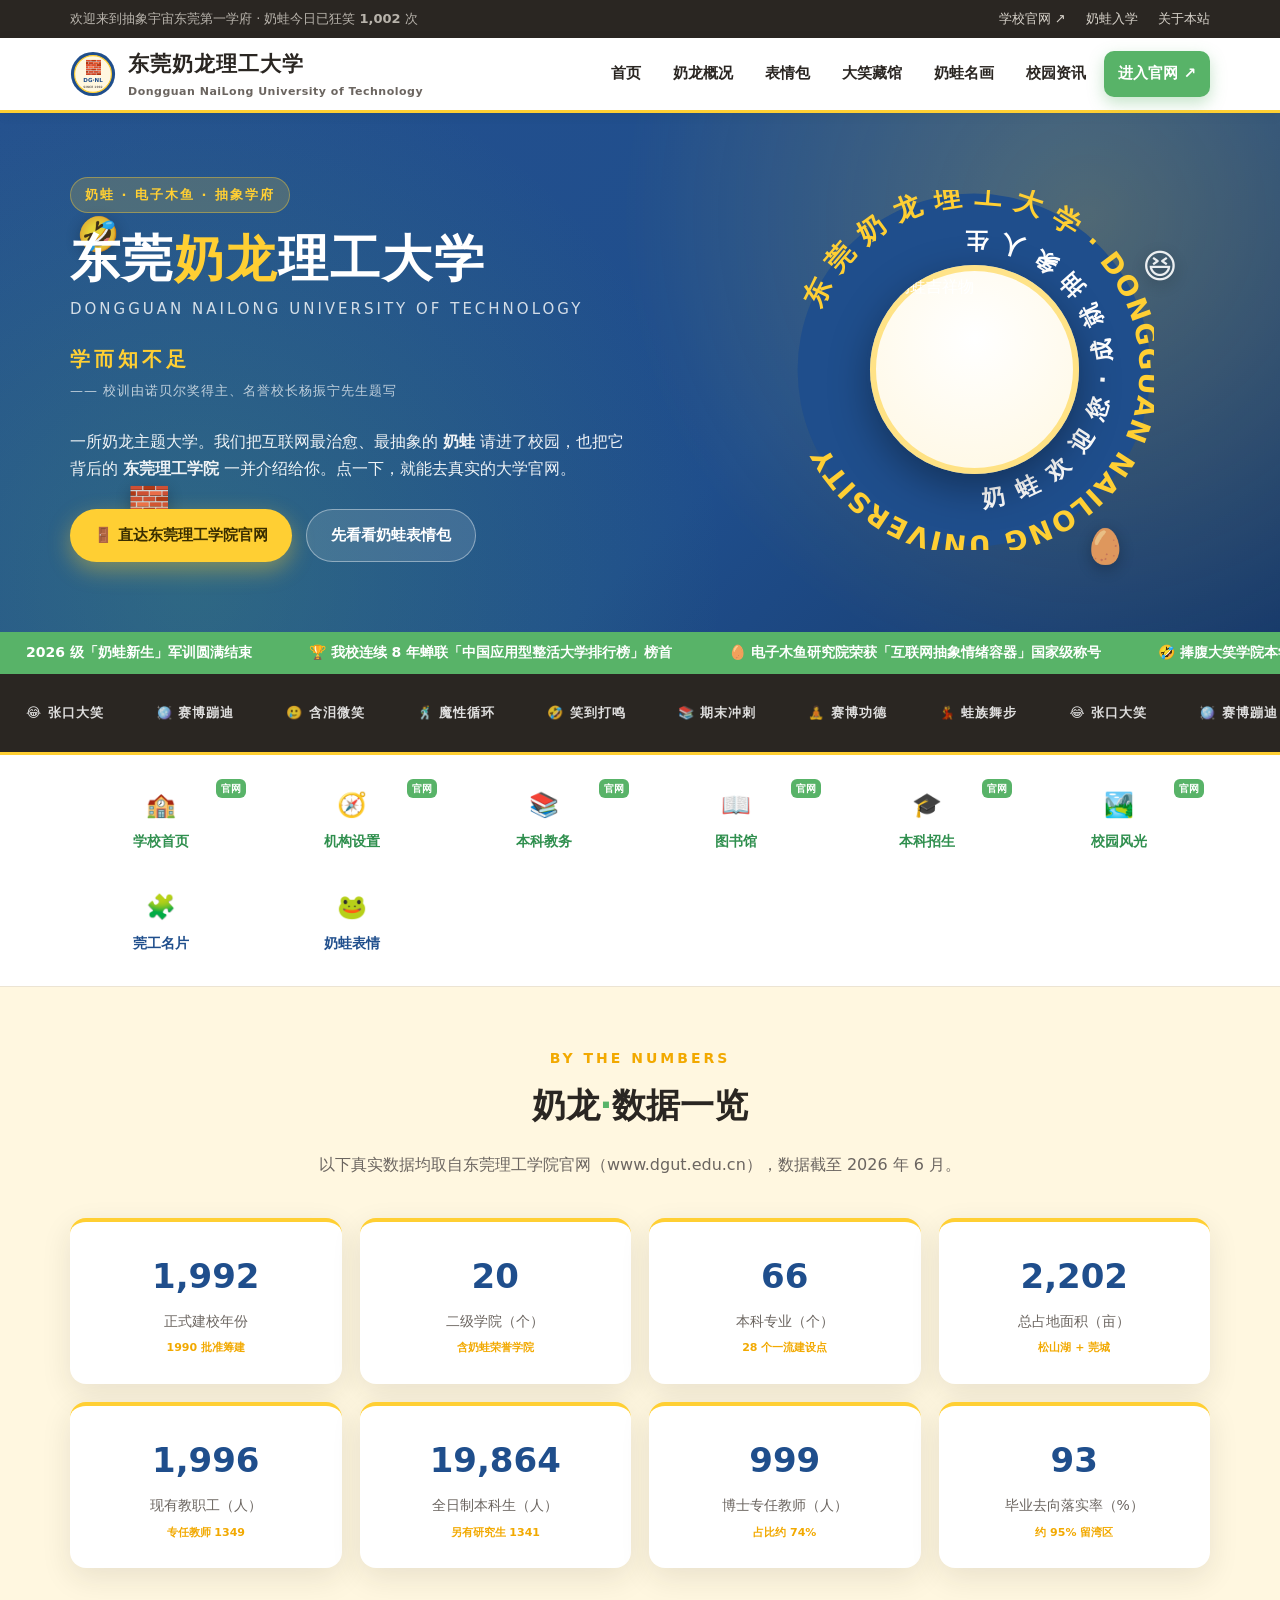
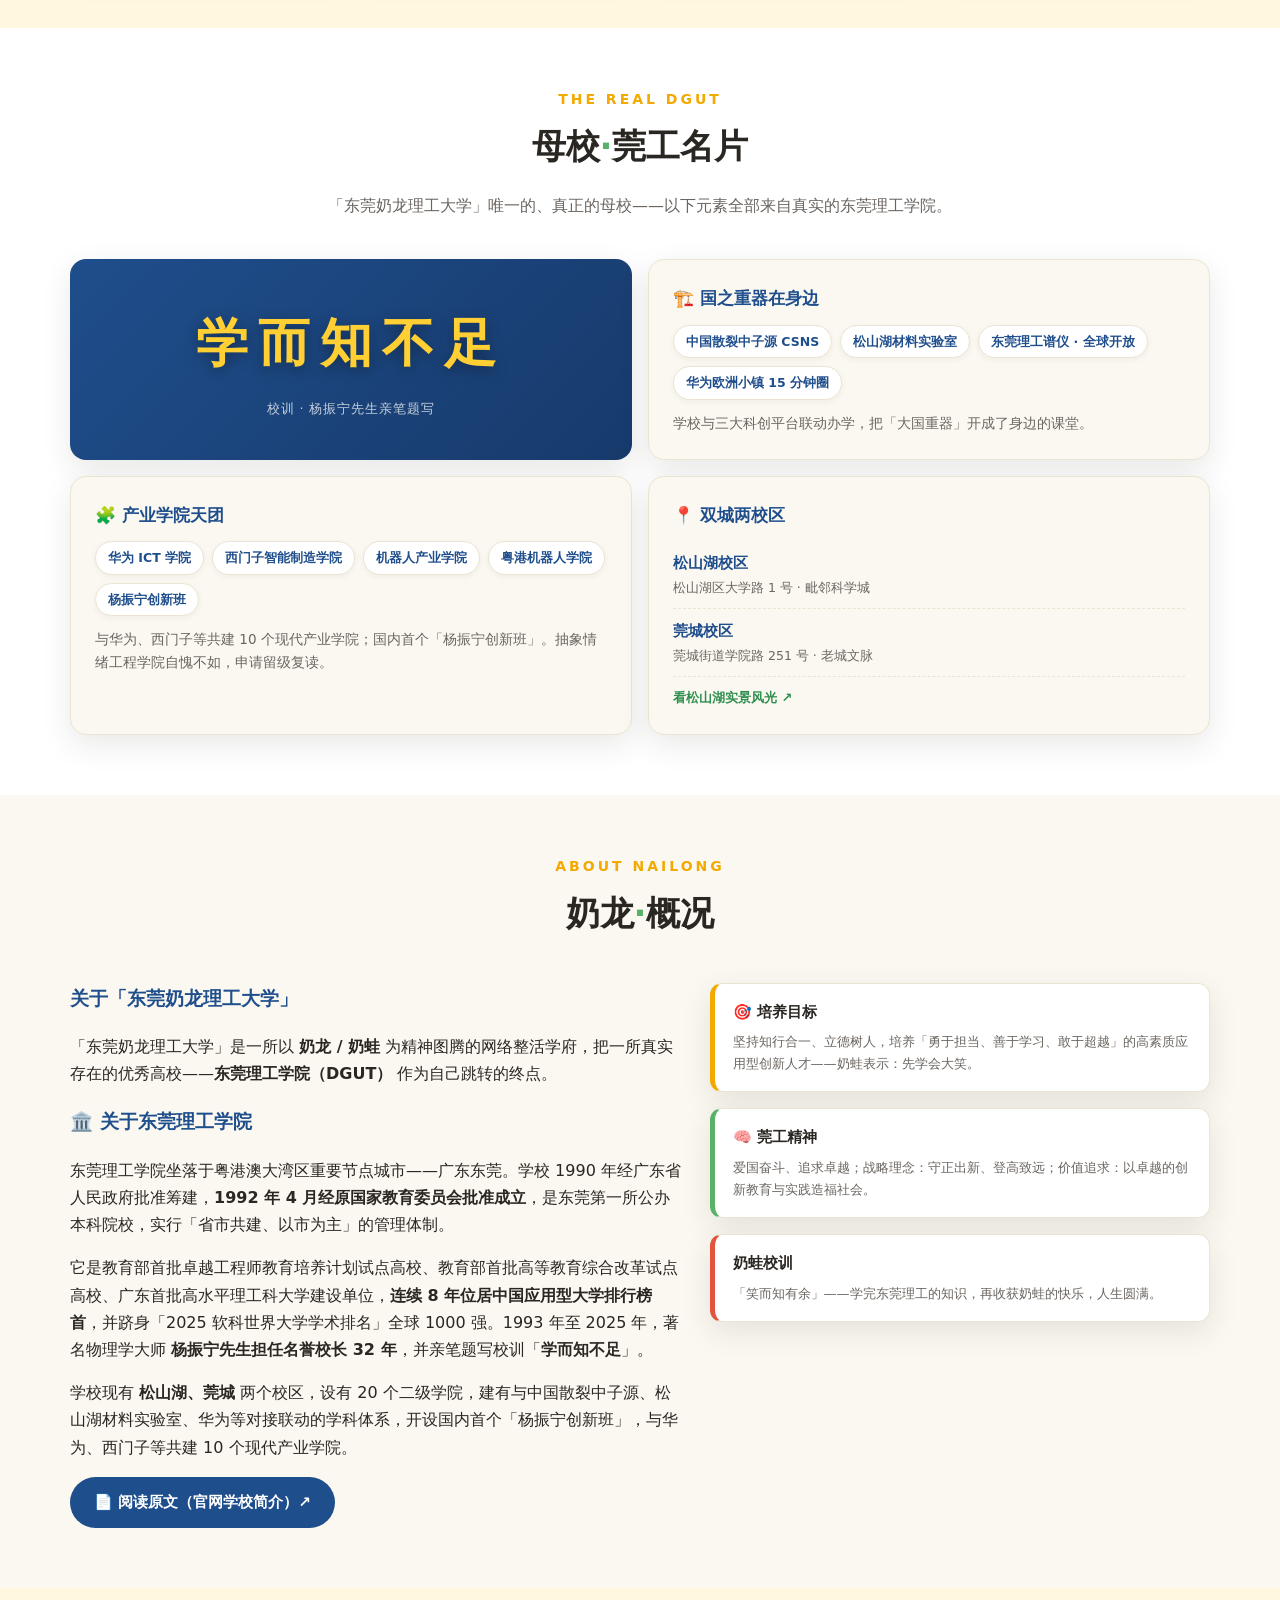
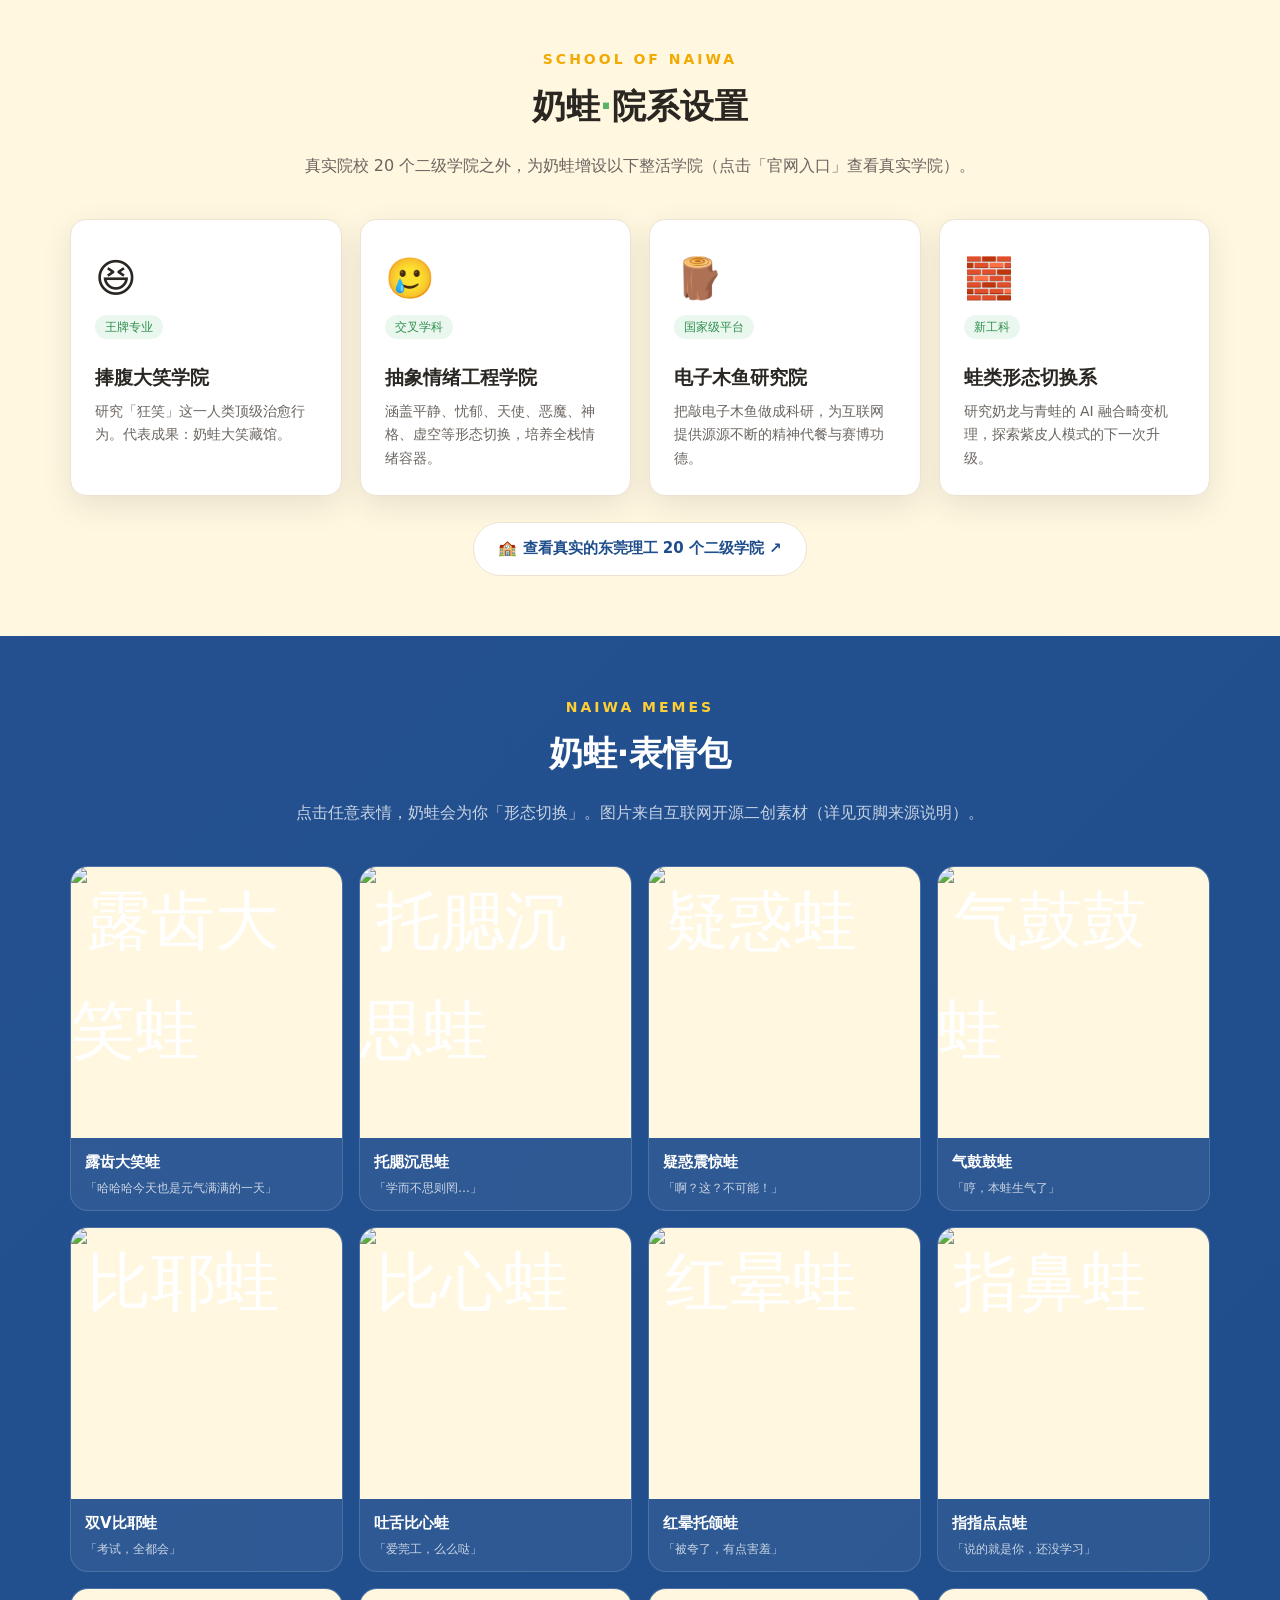
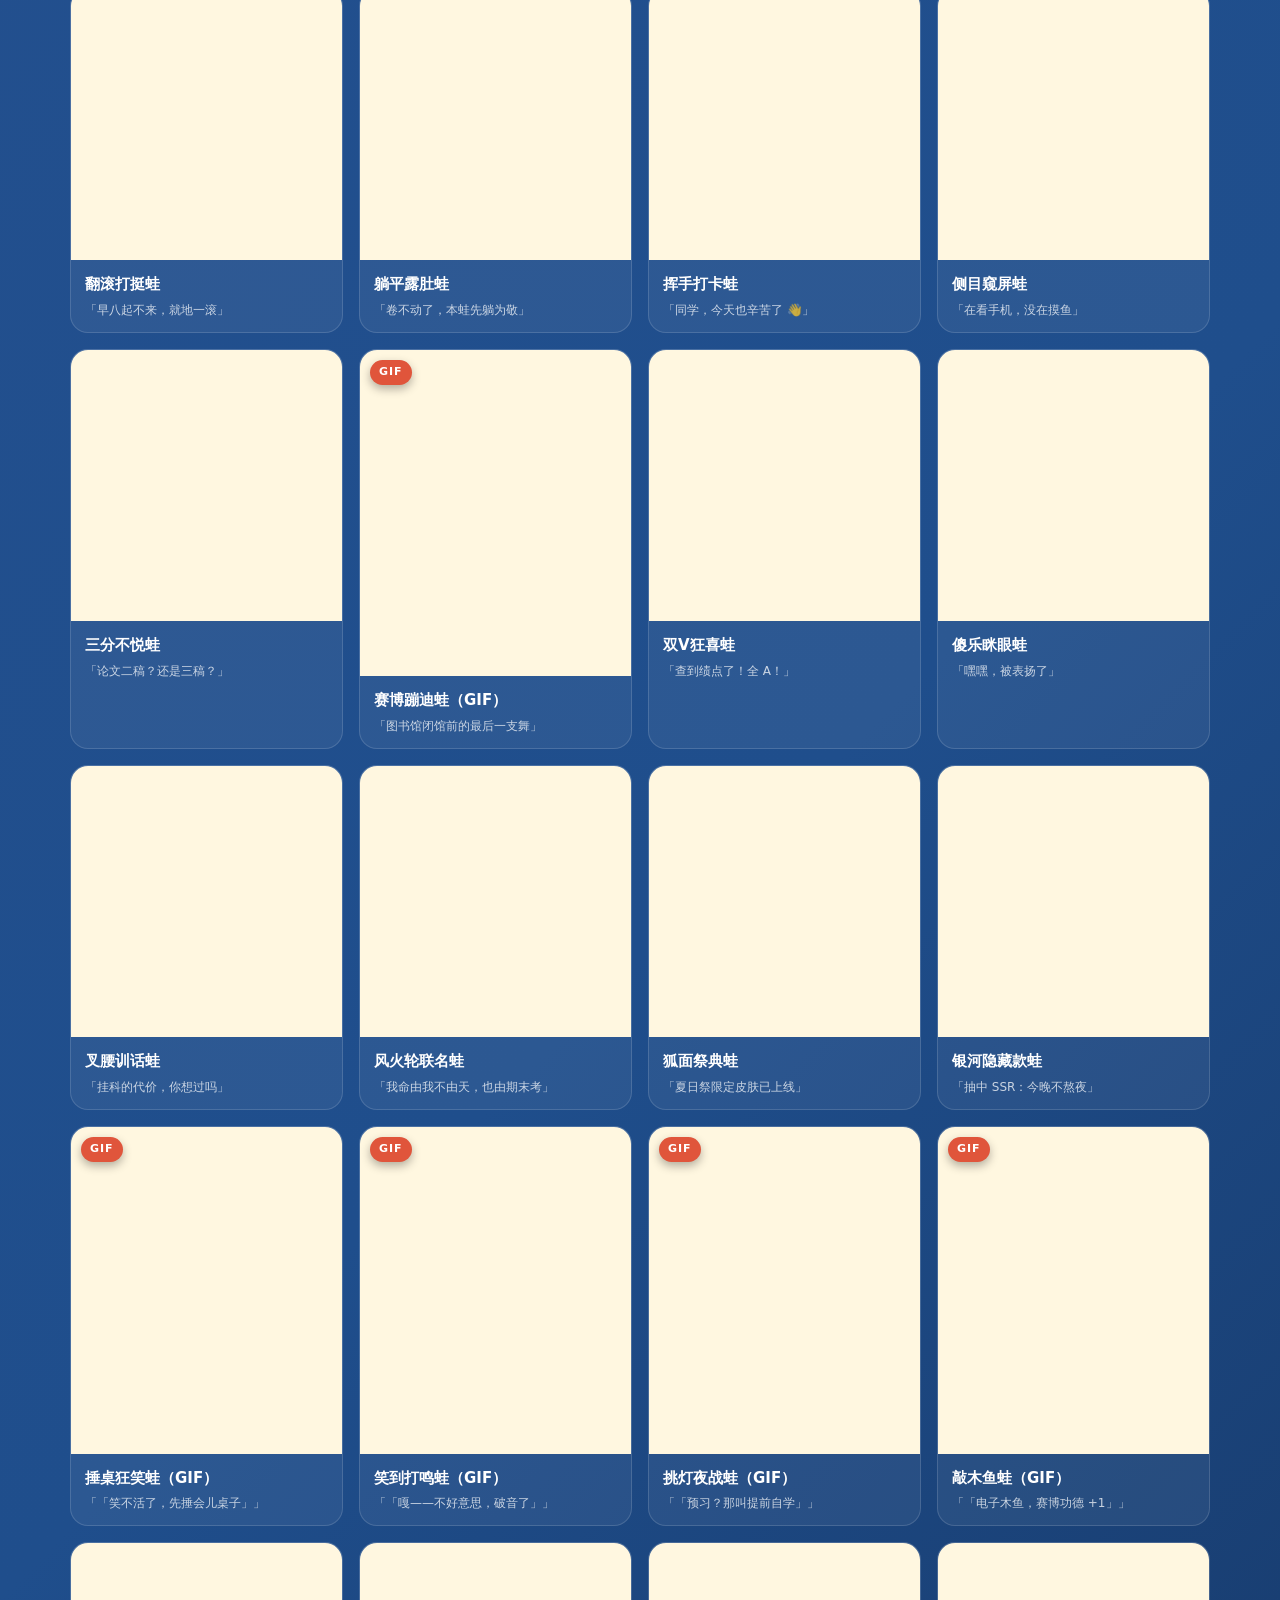
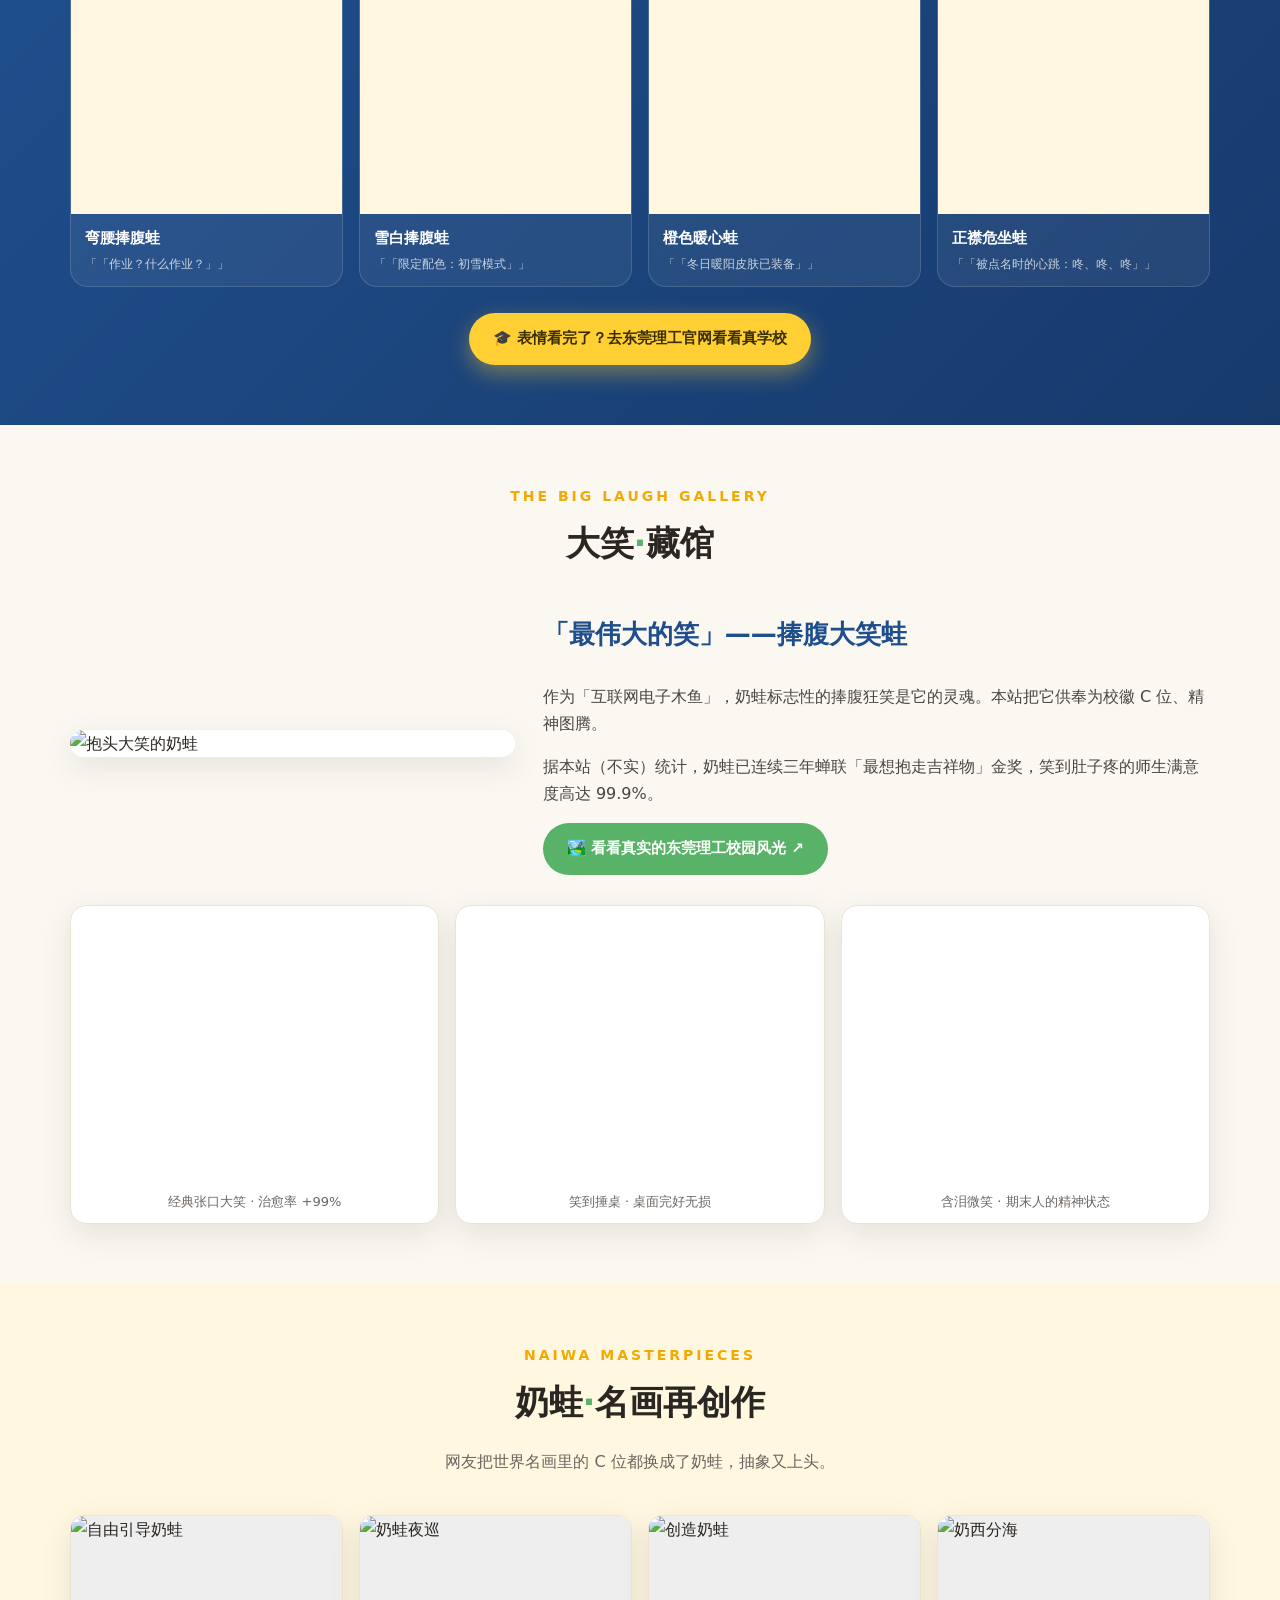
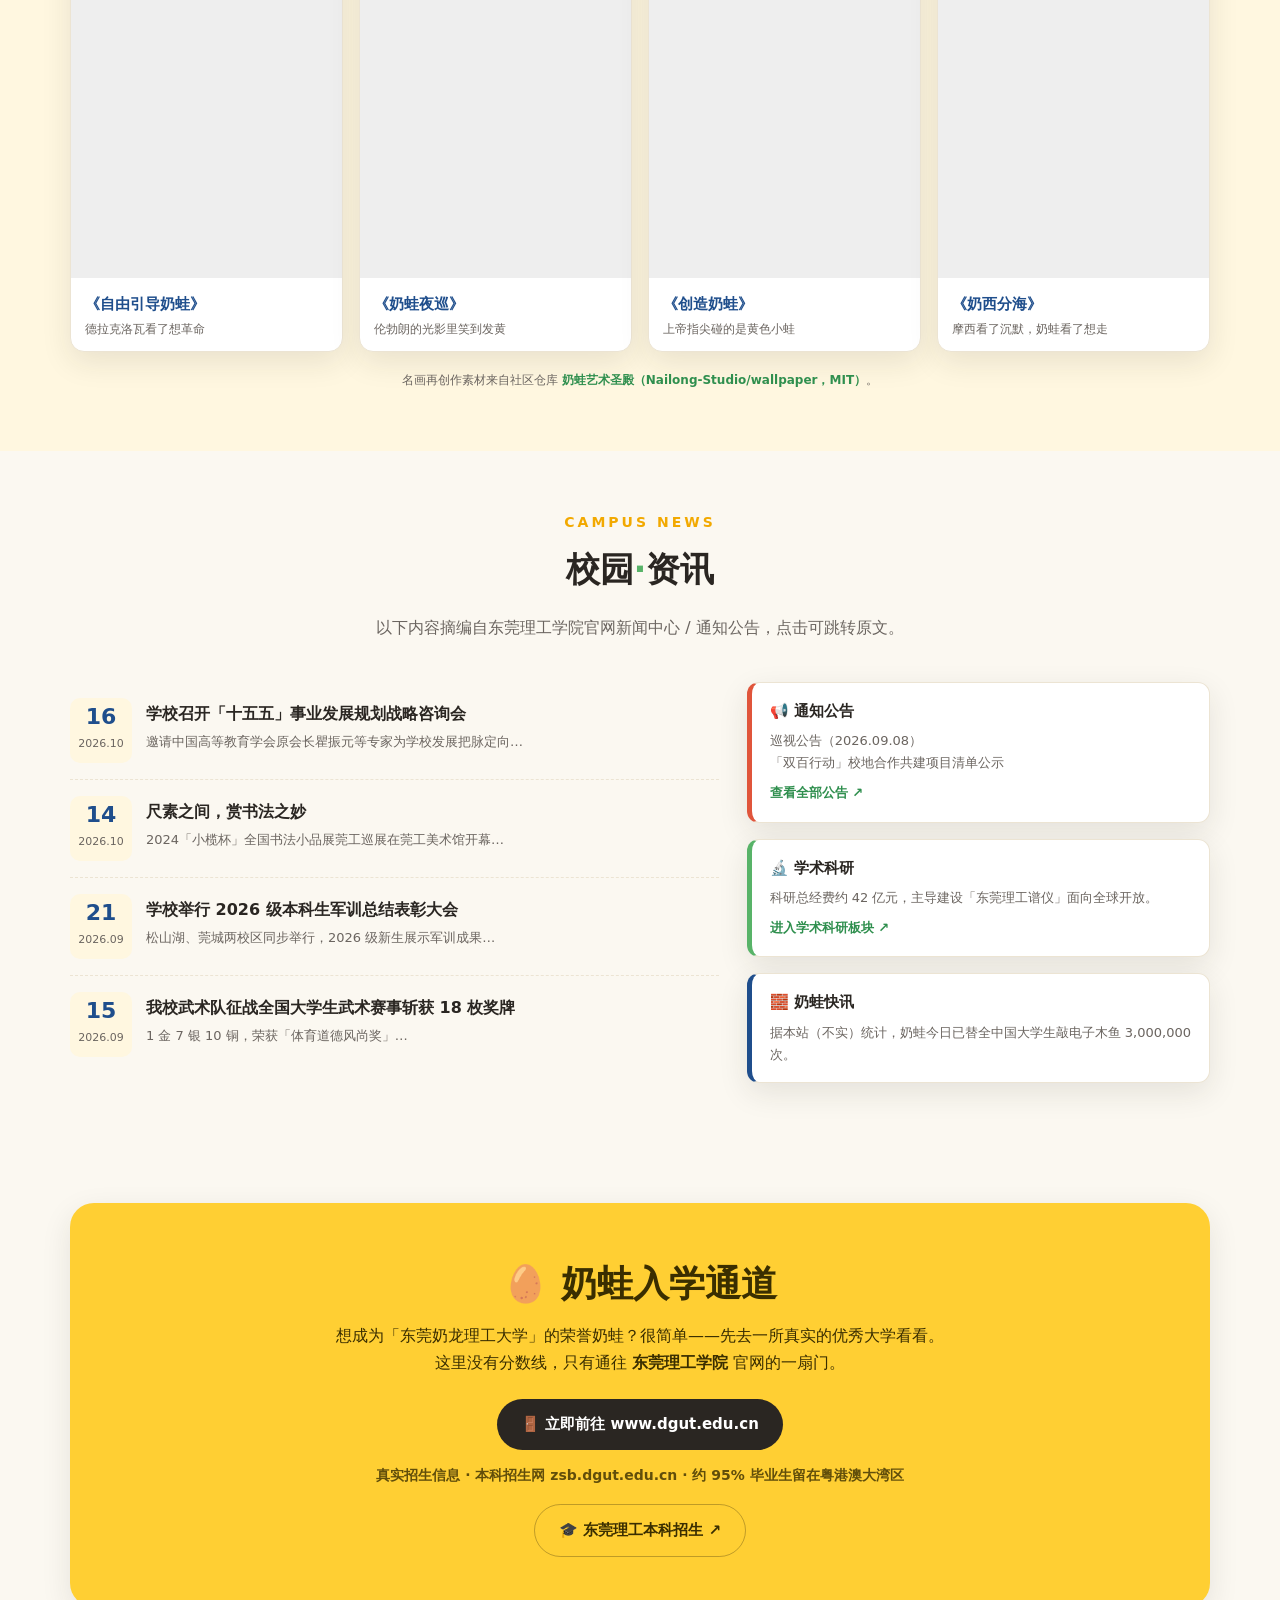
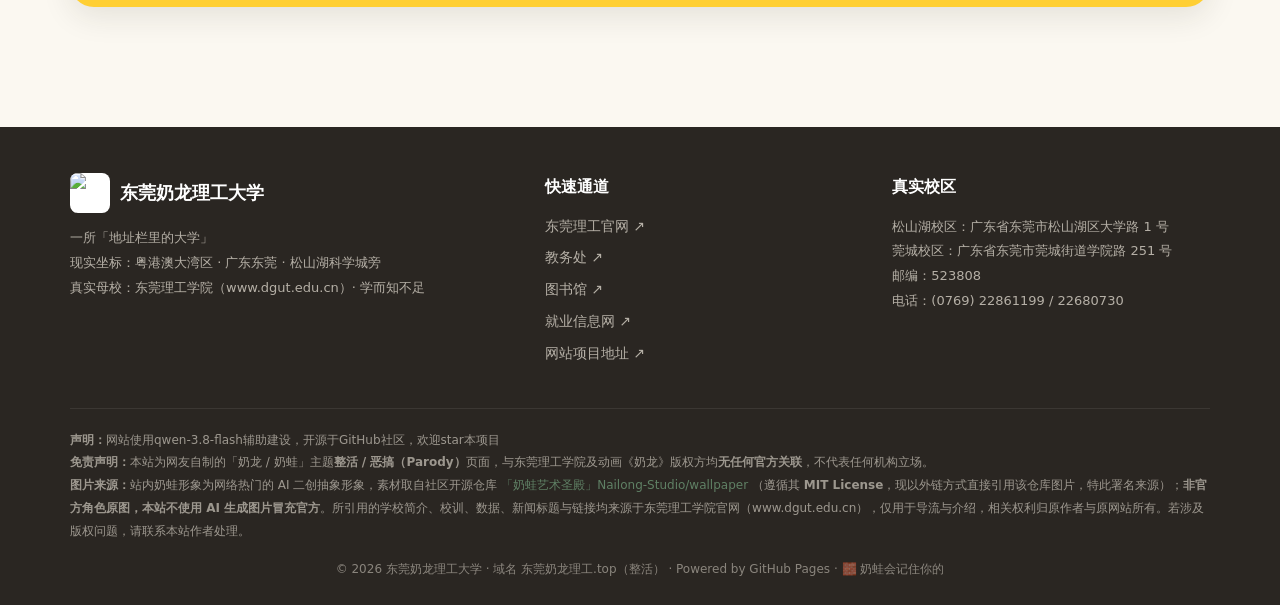
==== commit 7572b1e9: "Update index.html" ====
--- a/index.html
+++ b/index.html
@@ -178,7 +178,7 @@
       <div class="dgut-grid">
         <div class="dgut-card motto-card">
           <div class="brush">学而知不足</div>
-          <small>校训 · 杨振宁先生亲笔题写（1993–2025 任名誉校长 32 年）</small>
+          <small>校训 · 杨振宁先生亲笔题写</small>
           <img class="frog-sticker fs-c" src="https://cdn.jsdelivr.net/gh/Nailong-Studio/wallpaper@main/emotes/%E5%A5%B6%E8%9B%99-%E6%89%98%E8%85%AE.png" alt="" aria-hidden="true" loading="lazy">
         </div>
         <div class="dgut-card">
@@ -189,7 +189,7 @@
             <span class="chip">东莞理工谱仪 · 全球开放</span>
             <span class="chip">华为欧洲小镇 15 分钟圈</span>
           </div>
-          <p>学校与三大科创平台联动办学，把「大国重器」开成了身边的课堂。奶蛙院士表示：这里的青蛙都比我有科研经费。</p>
+          <p>学校与三大科创平台联动办学，把「大国重器」开成了身边的课堂。</p>
         </div>
         <div class="dgut-card">
           <h4>🧩 产业学院天团</h4>
@@ -224,7 +224,7 @@
       <div class="news-grid" style="grid-template-columns: 1.1fr .9fr">
         <div>
           <h3 style="color:var(--nl-blue);margin-top:0"> 关于「东莞奶龙理工大学」</h3>
-          <p>「东莞奶龙理工大学」是一所以 <b>奶龙 / 奶蛙</b> 为精神图腾的网络整活学府，它并不真实存在，却把一所真实存在的优秀高校——<b>东莞理工学院（DGUT）</b> 作为自己跳转的终点。</p>
+          <p>「东莞奶龙理工大学」是一所以 <b>奶龙 / 奶蛙</b> 为精神图腾的网络整活学府，把一所真实存在的优秀高校——<b>东莞理工学院（DGUT）</b> 作为自己跳转的终点。</p>
           <h3 style="color:var(--nl-blue)">🏛️ 关于东莞理工学院</h3>
           <p>东莞理工学院坐落于粤港澳大湾区重要节点城市——广东东莞。学校 1990 年经广东省人民政府批准筹建，<b>1992 年 4 月经原国家教育委员会批准成立</b>，是东莞第一所公办本科院校，实行「省市共建、以市为主」的管理体制。</p>
           <p>它是教育部首批卓越工程师教育培养计划试点高校、教育部首批高等教育综合改革试点高校、广东首批高水平理工科大学建设单位，<b>连续 8 年位居中国应用型大学排行榜首</b>，并跻身「2025 软科世界大学学术排名」全球 1000 强。1993 年至 2025 年，著名物理学大师 <b>杨振宁先生担任名誉校长 32 年</b>，并亲笔题写校训「<b>学而知不足</b>」。</p>
@@ -438,6 +438,7 @@
             <li><a href="https://jwb.dgut.edu.cn/" target="_blank" rel="noopener">教务处 ↗</a></li>
             <li><a href="https://lib.dgut.edu.cn/" target="_blank" rel="noopener">图书馆 ↗</a></li>
             <li><a href="http://job.dgut.edu.cn/" target="_blank" rel="noopener">就业信息网 ↗</a></li>
+            <li><a href="http://github.com/WMR-Ram/dgut-nailong" target="_blank" rel="noopener">网站项目地址 ↗</a></li>
           </ul>
         </div>
         <div>
@@ -447,6 +448,7 @@
       </div>
 
       <div class="disclaimer">
+        <b>声明：</b>网站使用qwen-3.8-flash辅助建设，开源于GitHub社区，欢迎star本项目<br>
         <b>免责声明：</b>本站为网友自制的「奶龙 / 奶蛙」主题<b>整活 / 恶搞（Parody）</b>页面，与东莞理工学院及动画《奶龙》版权方均<b>无任何官方关联</b>，不代表任何机构立场。<br>
         <b>图片来源：</b>站内奶蛙形象为网络热门的 AI 二创抽象形象，素材取自社区开源仓库
         <a href="https://github.com/Nailong-Studio/wallpaper" target="_blank" rel="noopener" style="color:#8fd1a0">「奶蛙艺术圣殿」Nailong-Studio/wallpaper</a>
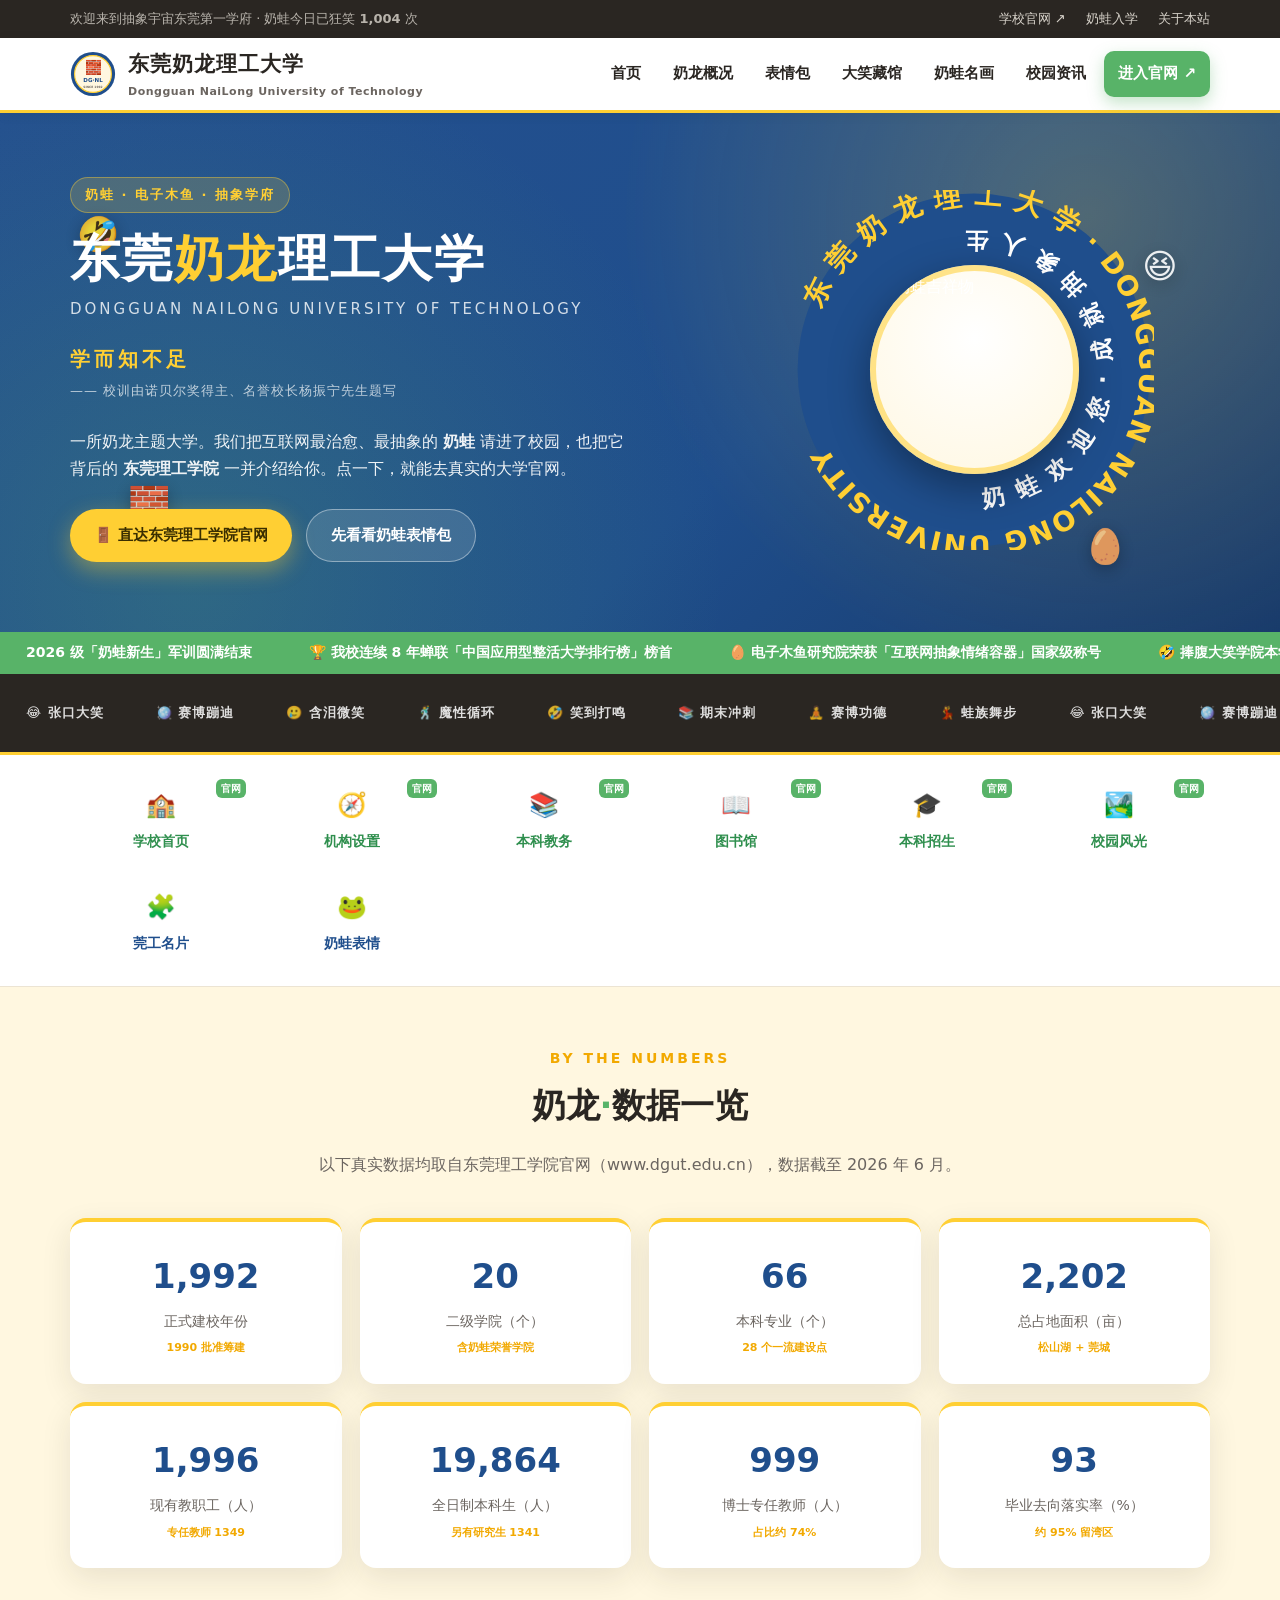
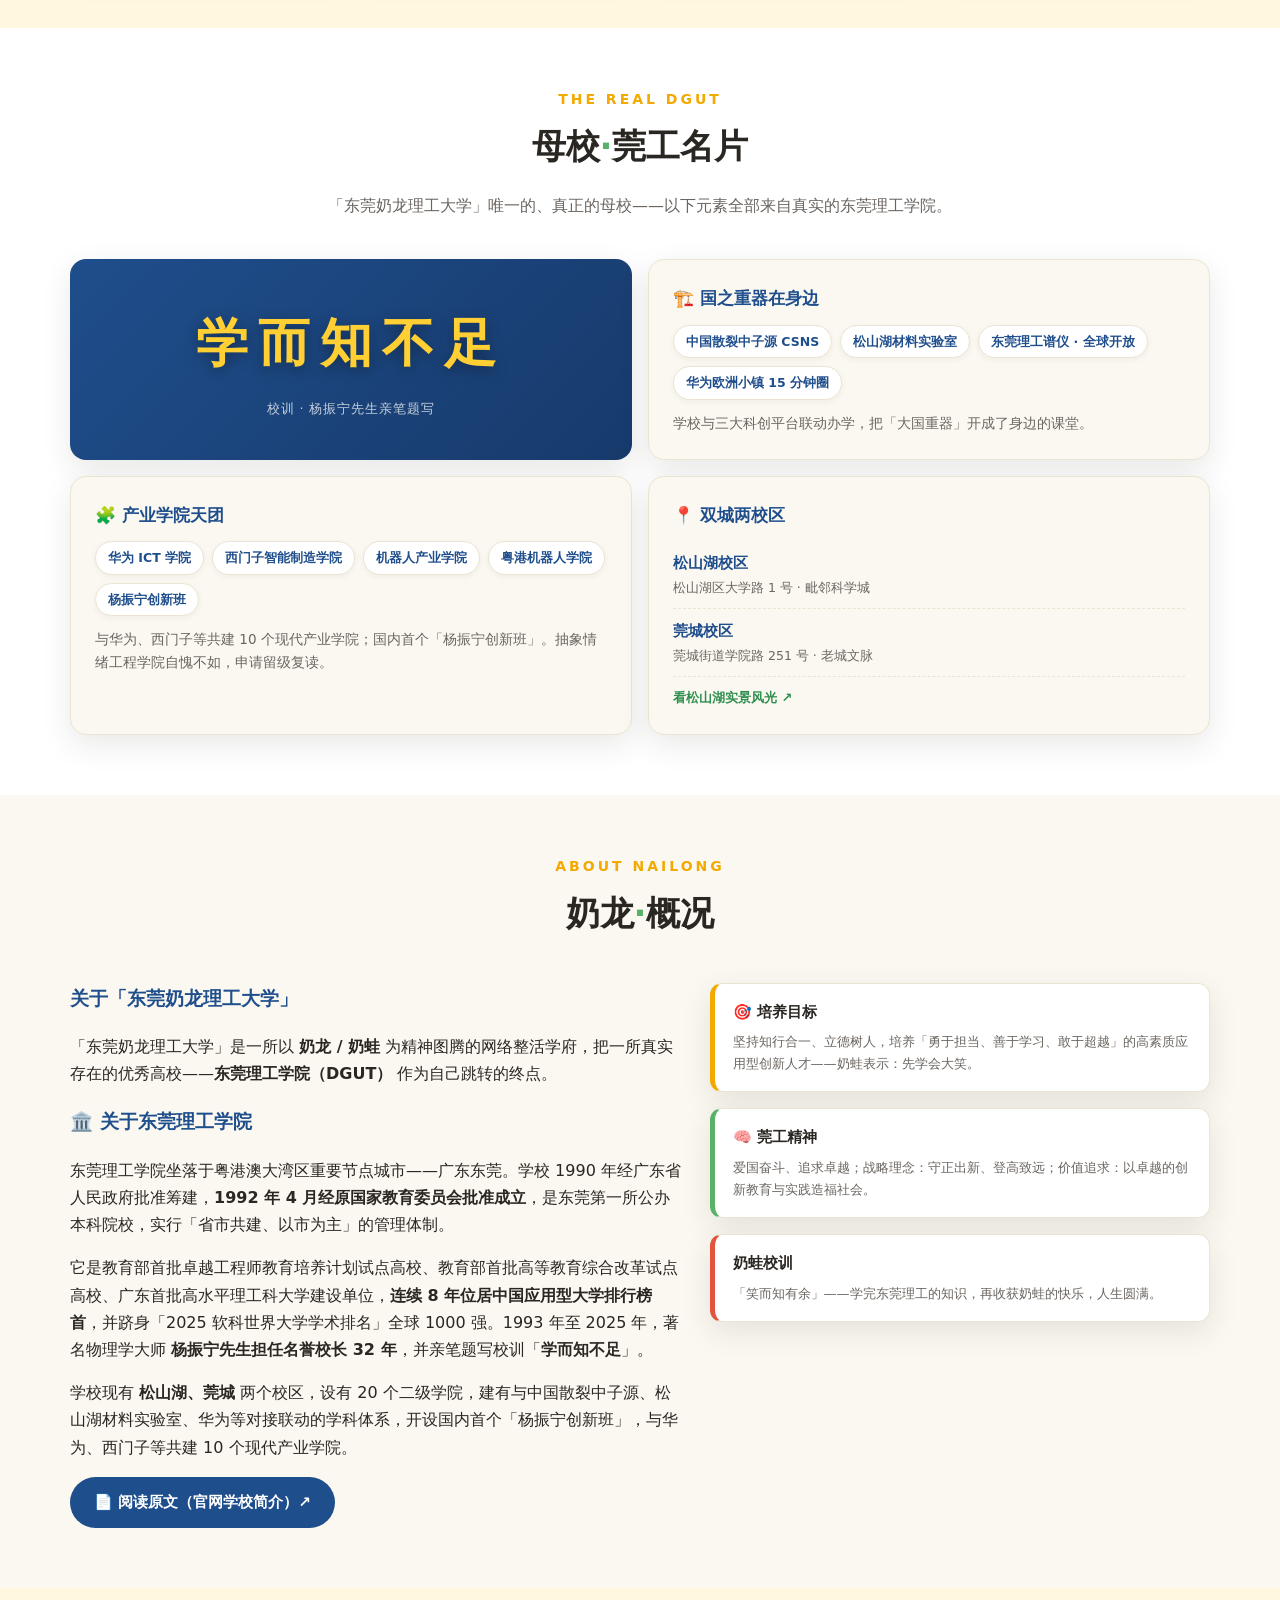
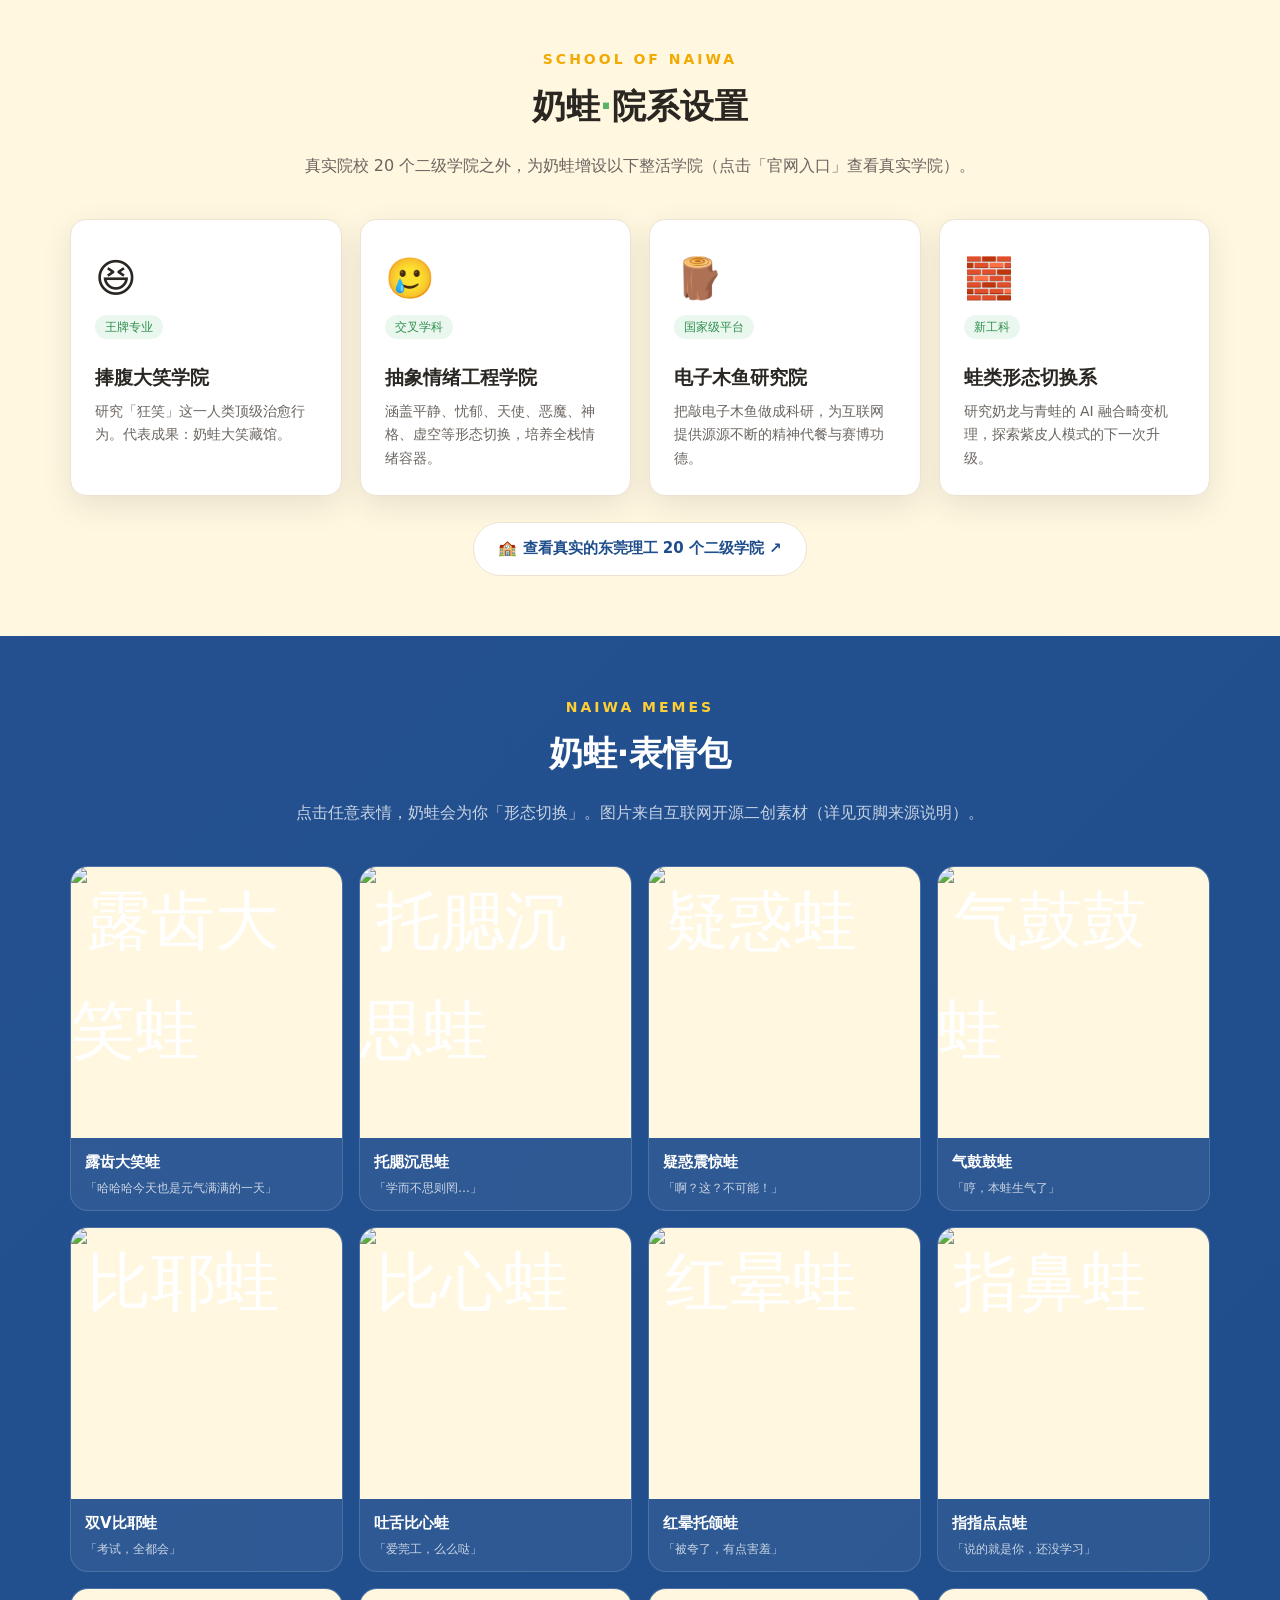
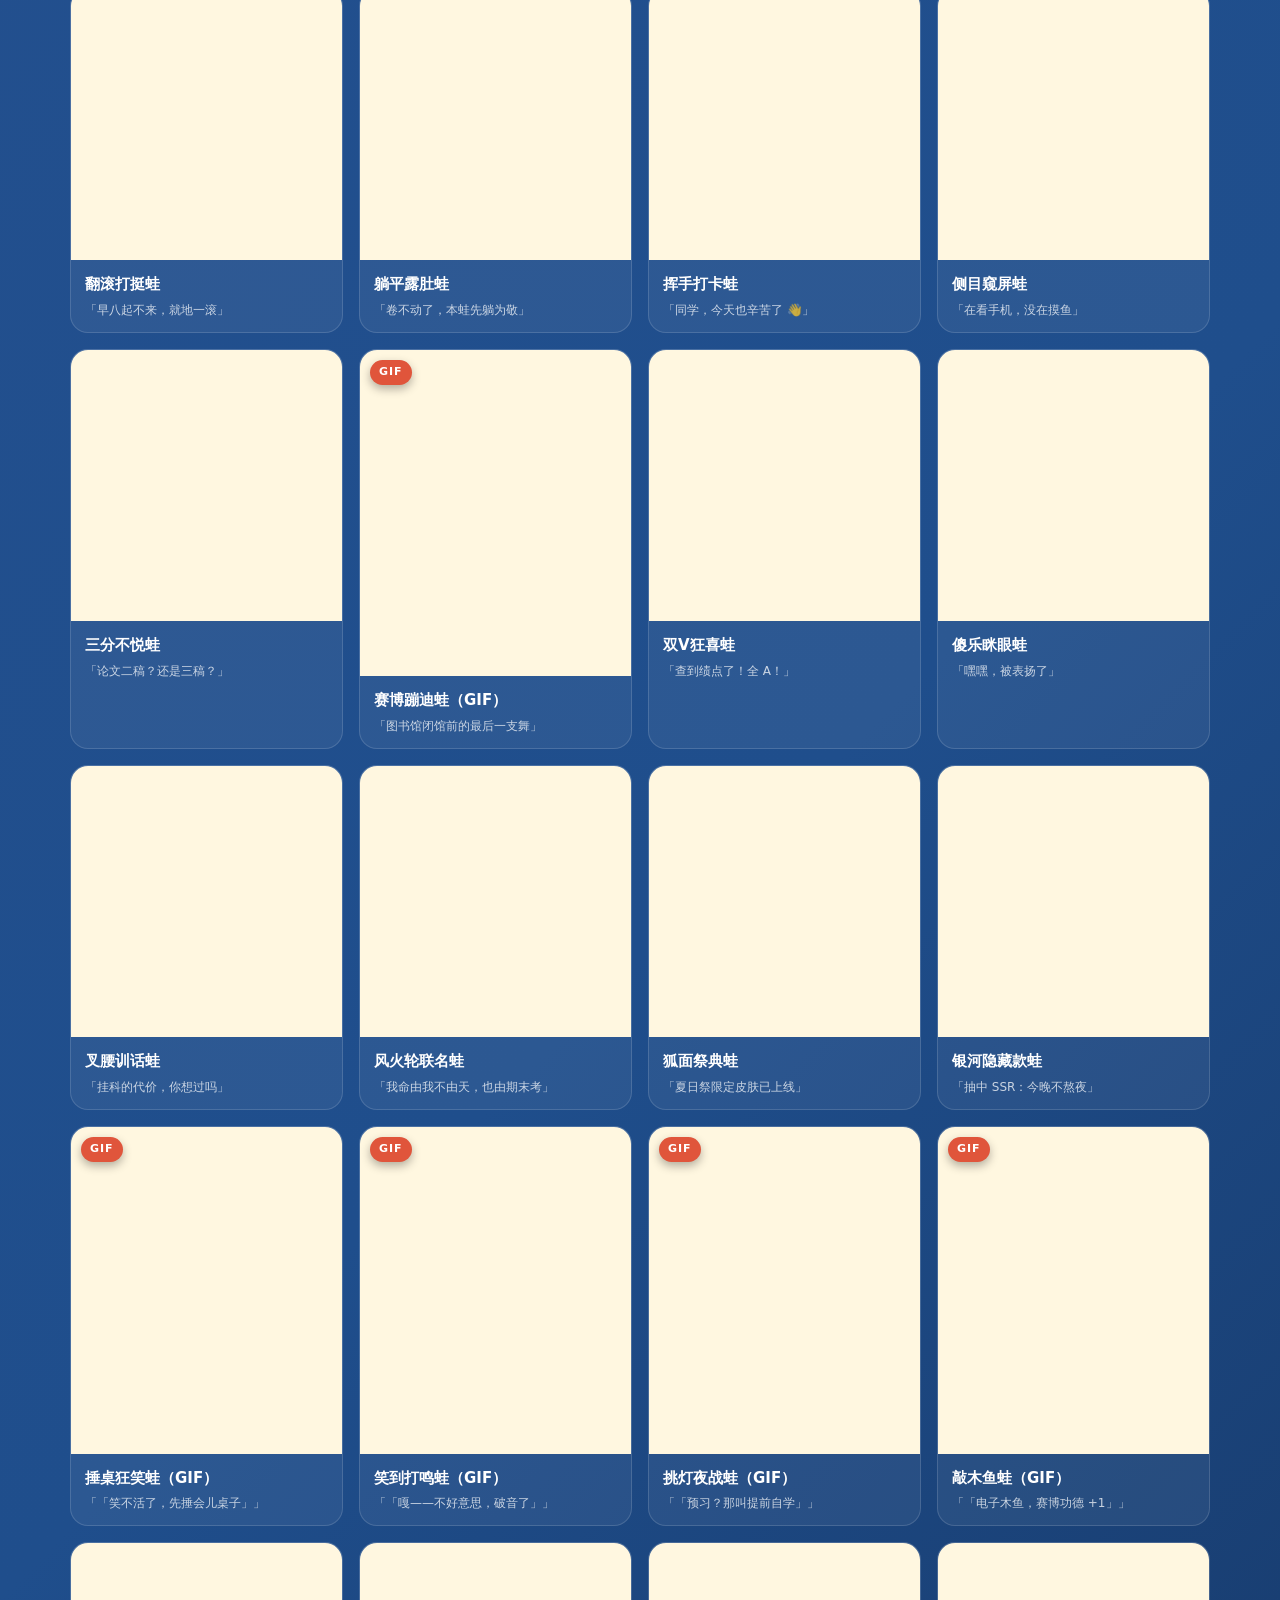
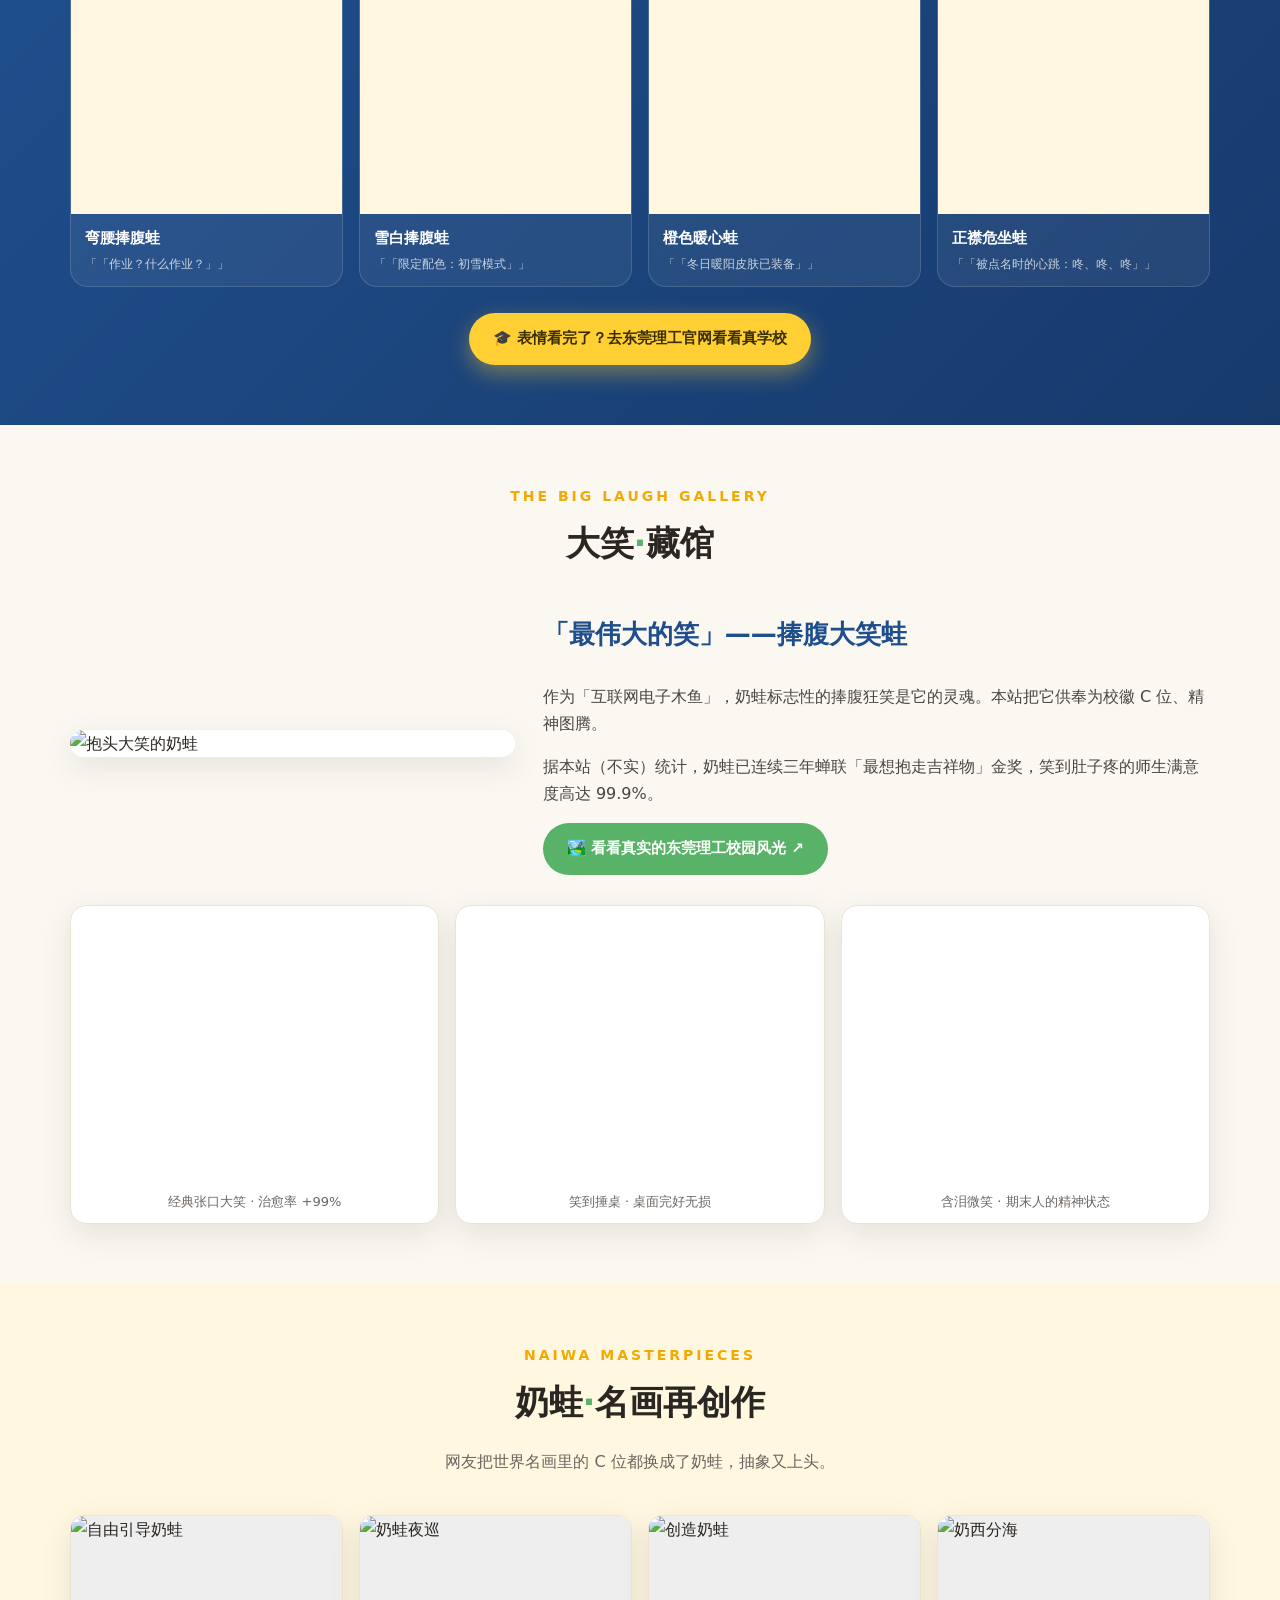
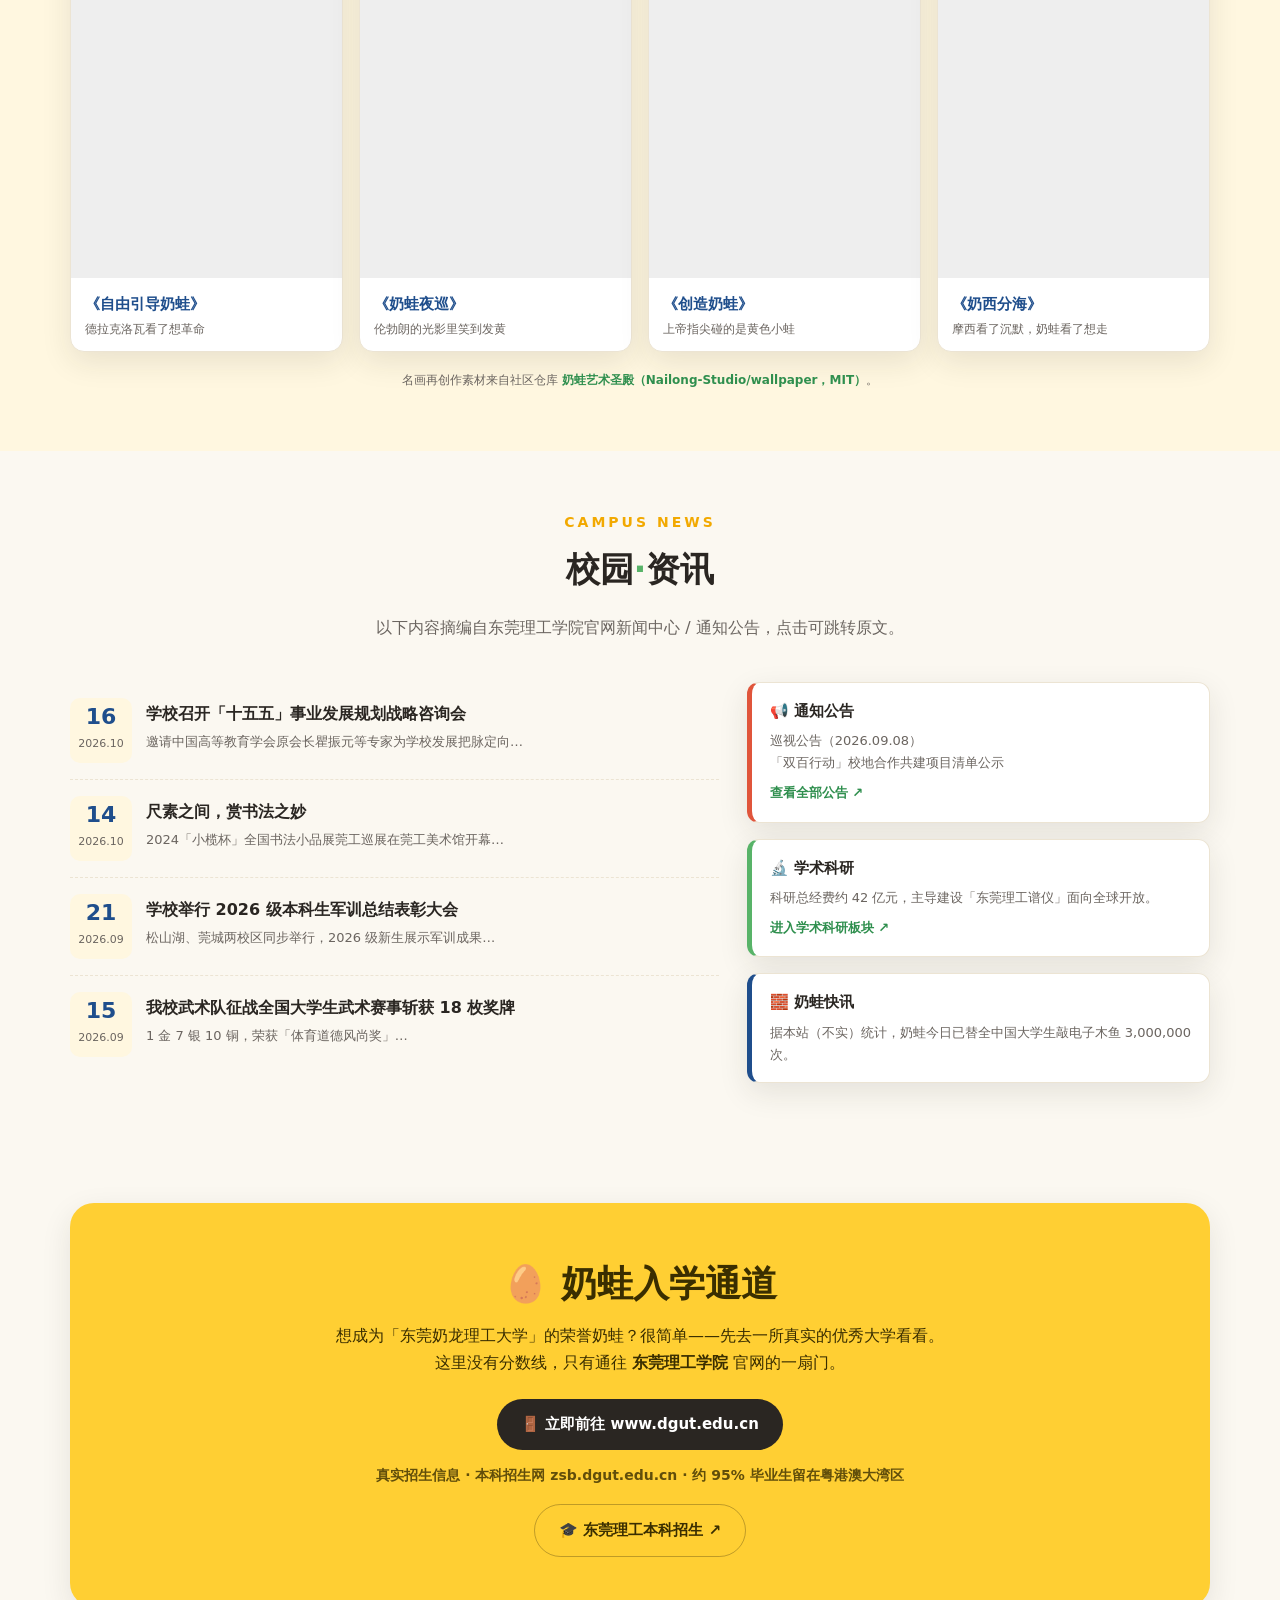
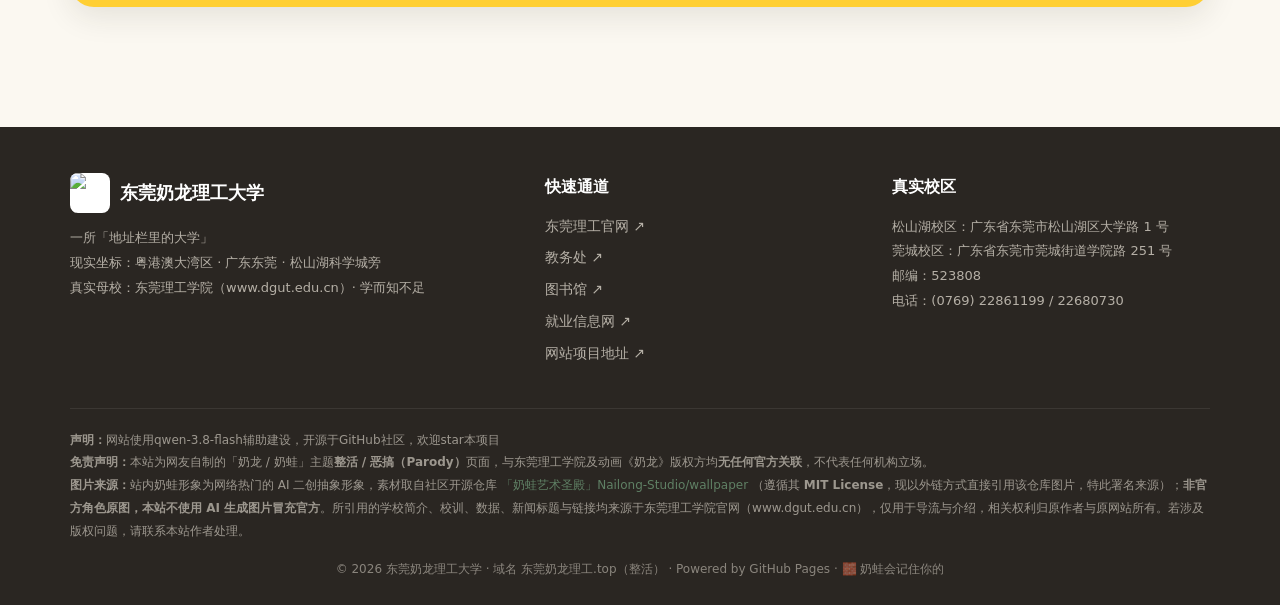
==== commit 3bf24308: "Update index.html" ====
--- a/index.html
+++ b/index.html
@@ -466,6 +466,8 @@
       <div class="en">A PARODY FAN PAGE, NOT OFFICIAL</div>
       <p>这是一份纯静态、零后端、托管在 GitHub Pages 上的<b>整活主页</b>。它把网络热门抽象角色 <b>奶龙 / 奶蛙</b> 包装成一所大学，核心目的只有一个：把你安全、醒目地送到真实的 <a href="https://www.dgut.edu.cn" target="_blank" rel="noopener"><b>东莞理工学院官网（www.dgut.edu.cn）</b></a>。</p>
       <p>站内图片均为互联网开源二创素材（来源见页脚），<b>并非 AI 生成，也非《奶龙》官方角色图</b>。</p>
+      <p><b>声明：</b>网站使用qwen-3.8-flash辅助建设，开源于GitHub社区，欢迎star本项目<br></p>
+      <li><a href="http://github.com/WMR-Ram/dgut-nailong" target="_blank" rel="noopener">网站项目地址 ↗</a></li>
       <div class="jump">
         <div class="countdown">🧱</div>
         <div class="txt">本站<b>不会自动跳转</b>（我们只做正经主页）。随时可点 → <a href="https://www.dgut.edu.cn" target="_blank" rel="noopener">进入东莞理工学院官网 ↗</a></div>
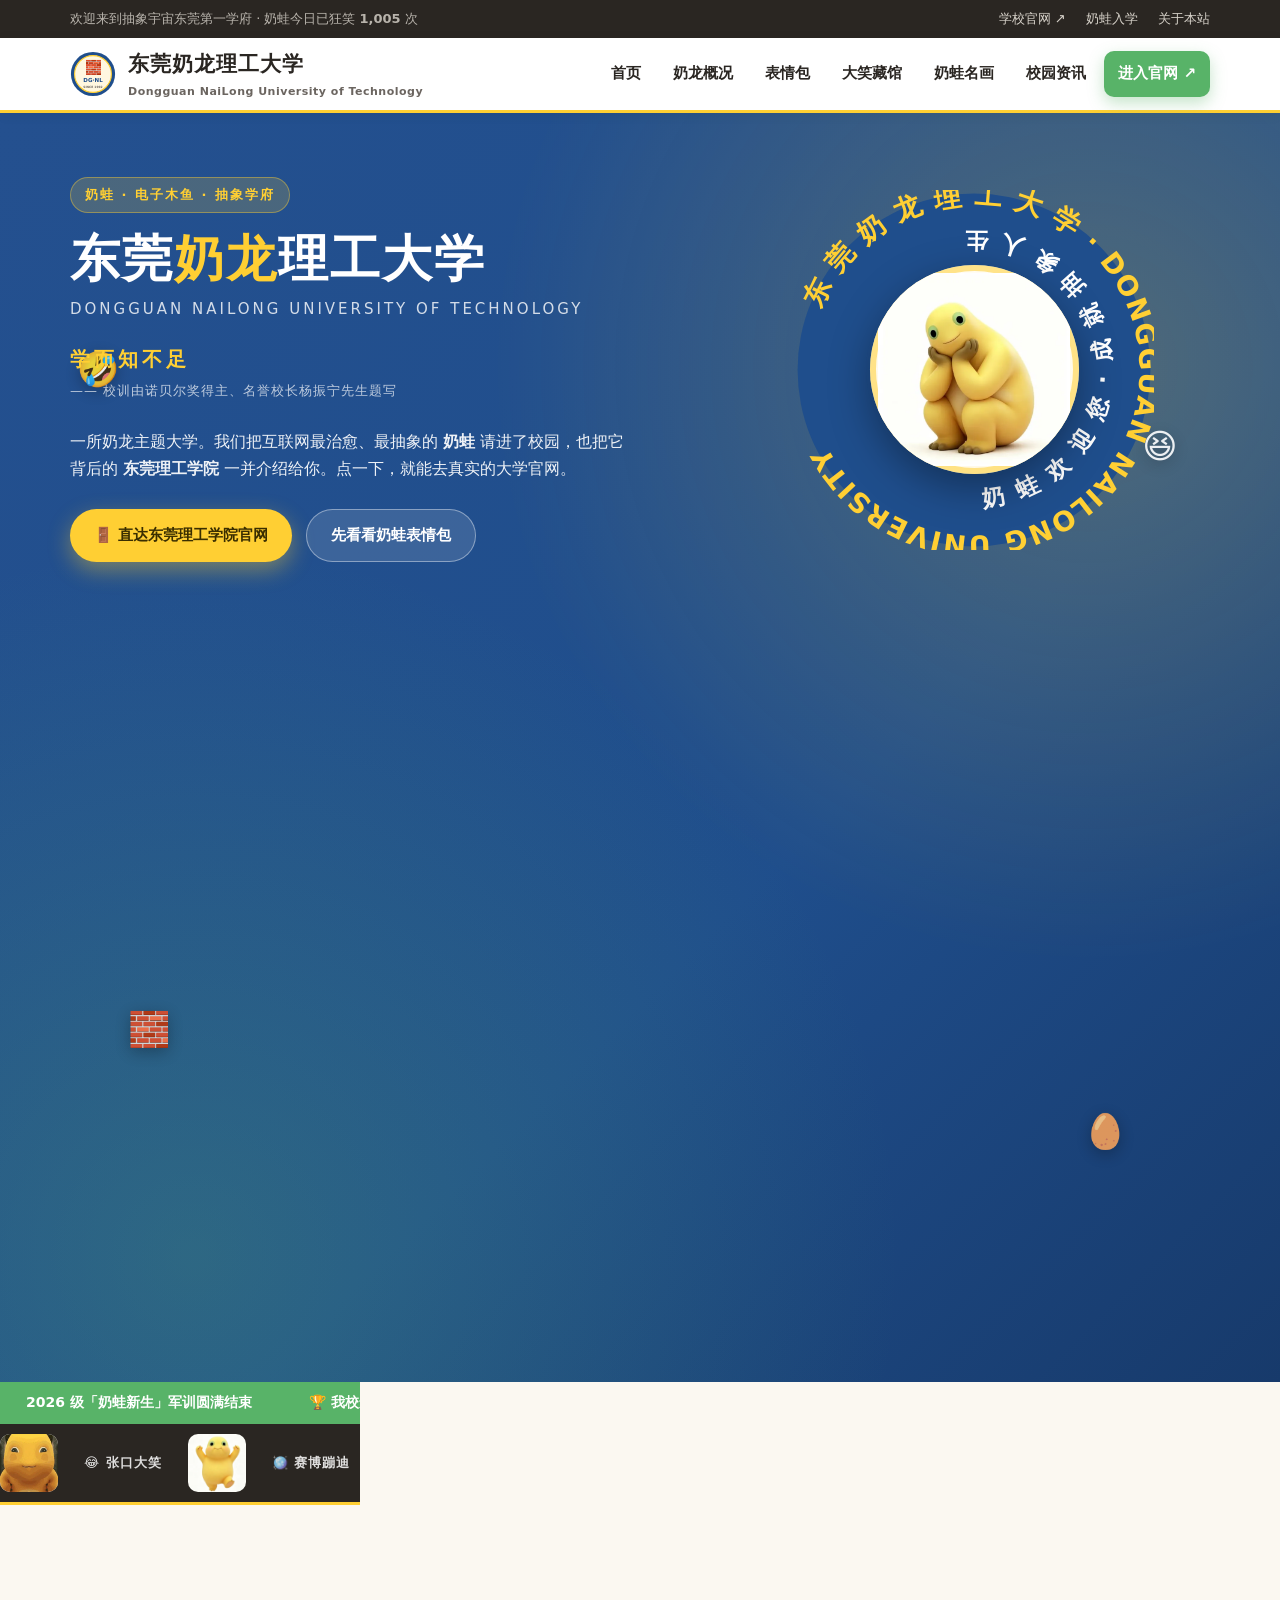
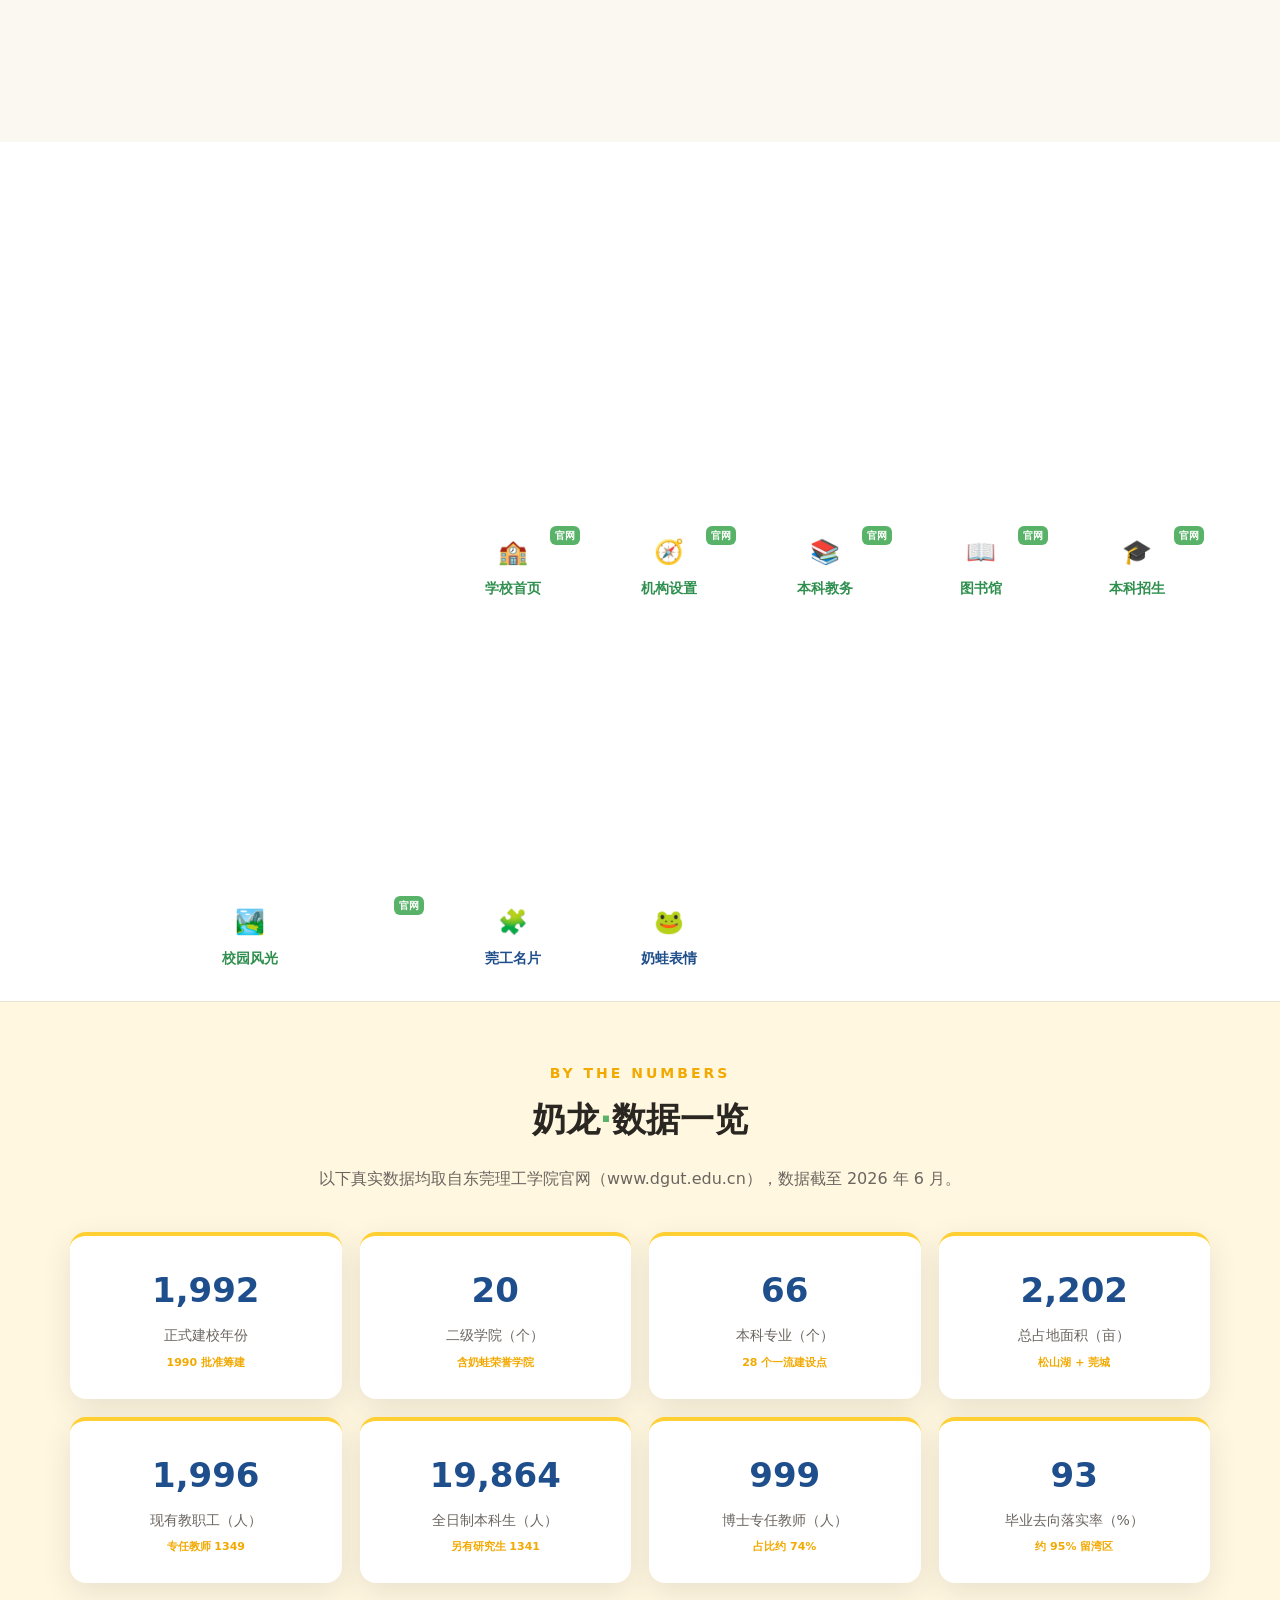
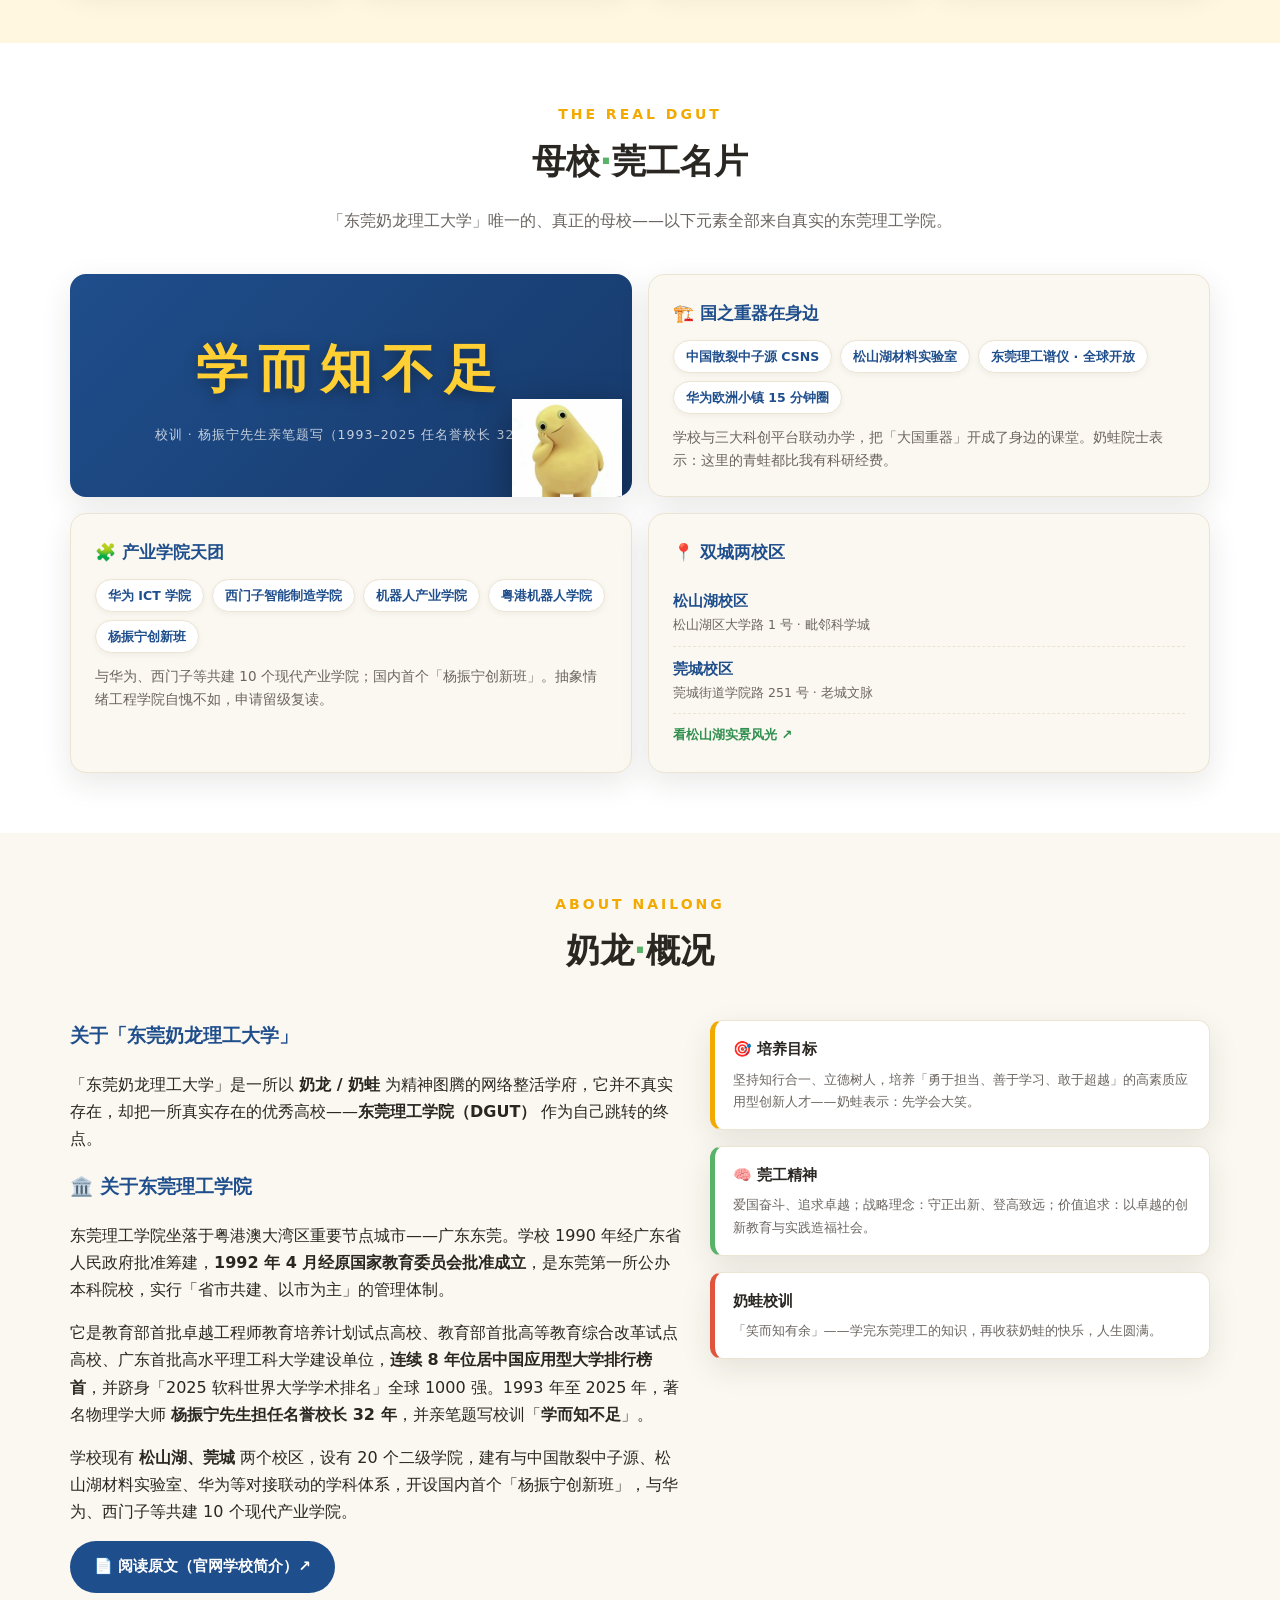
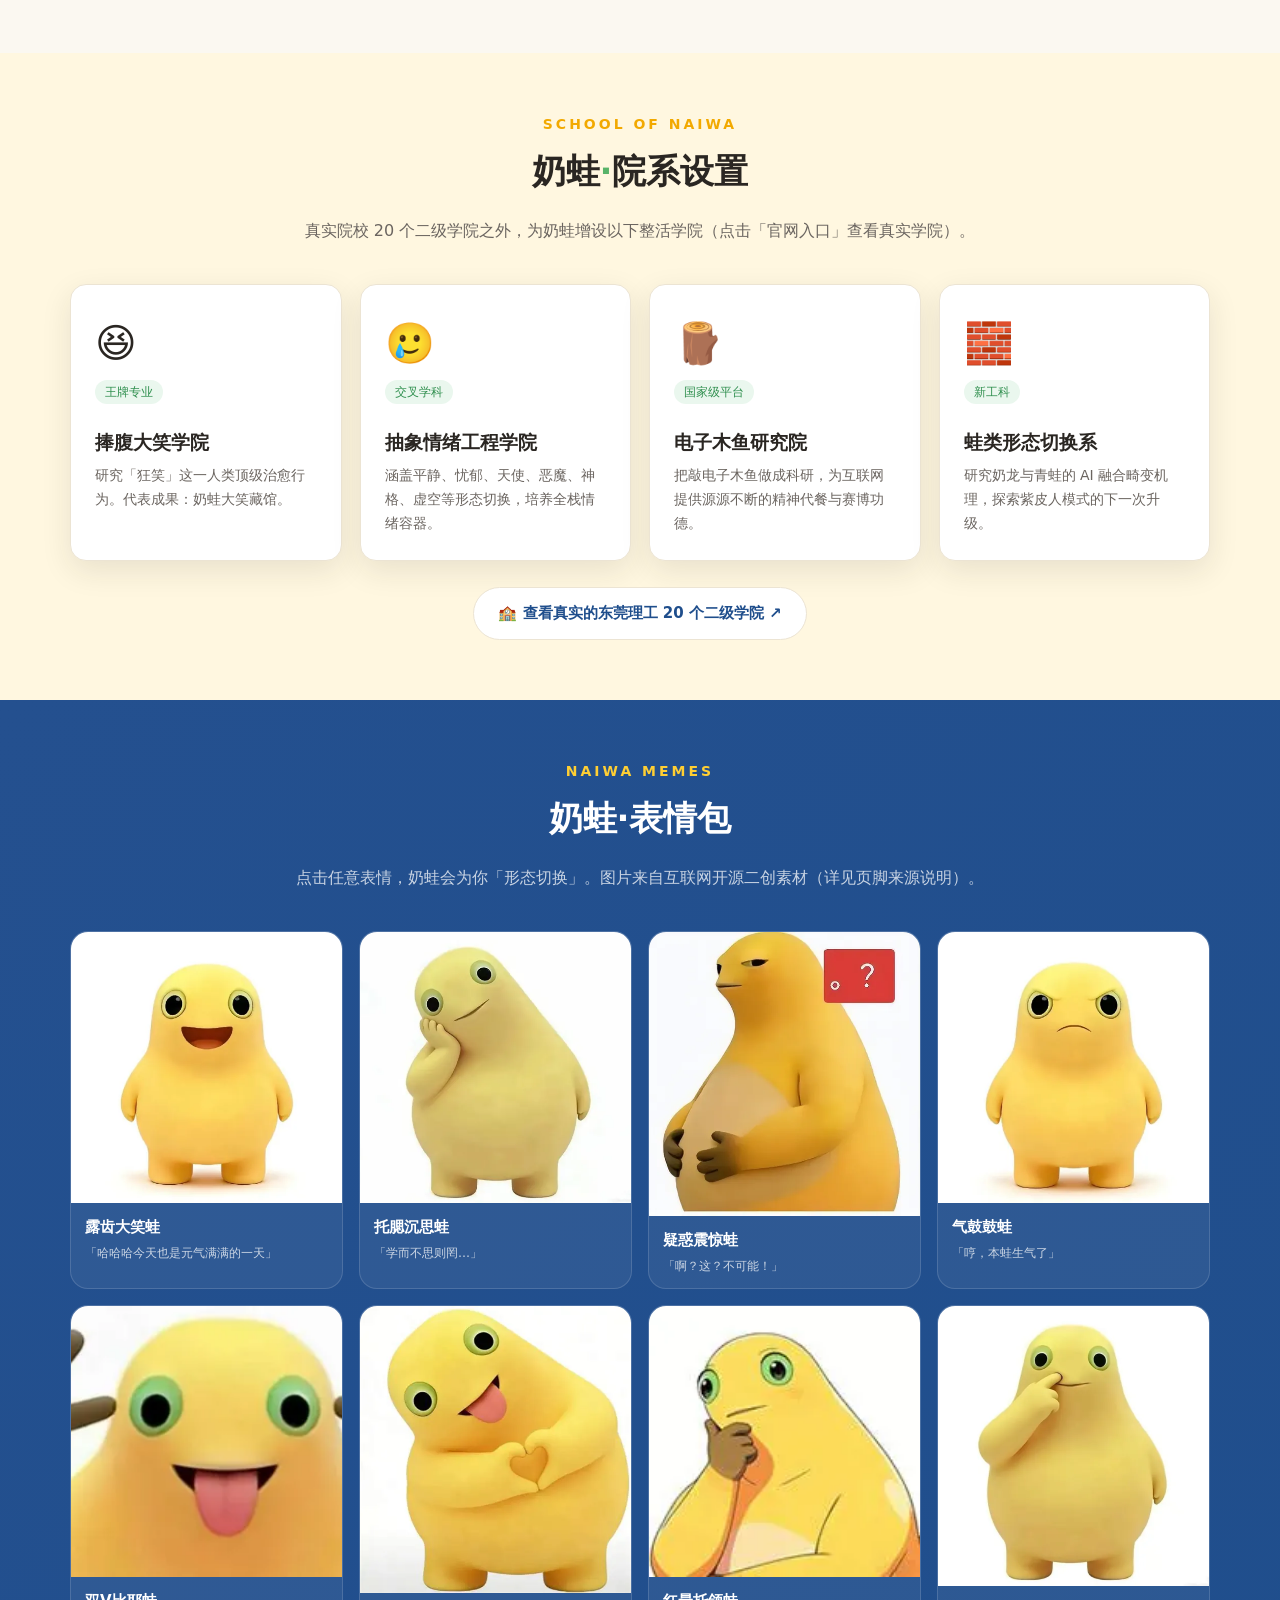
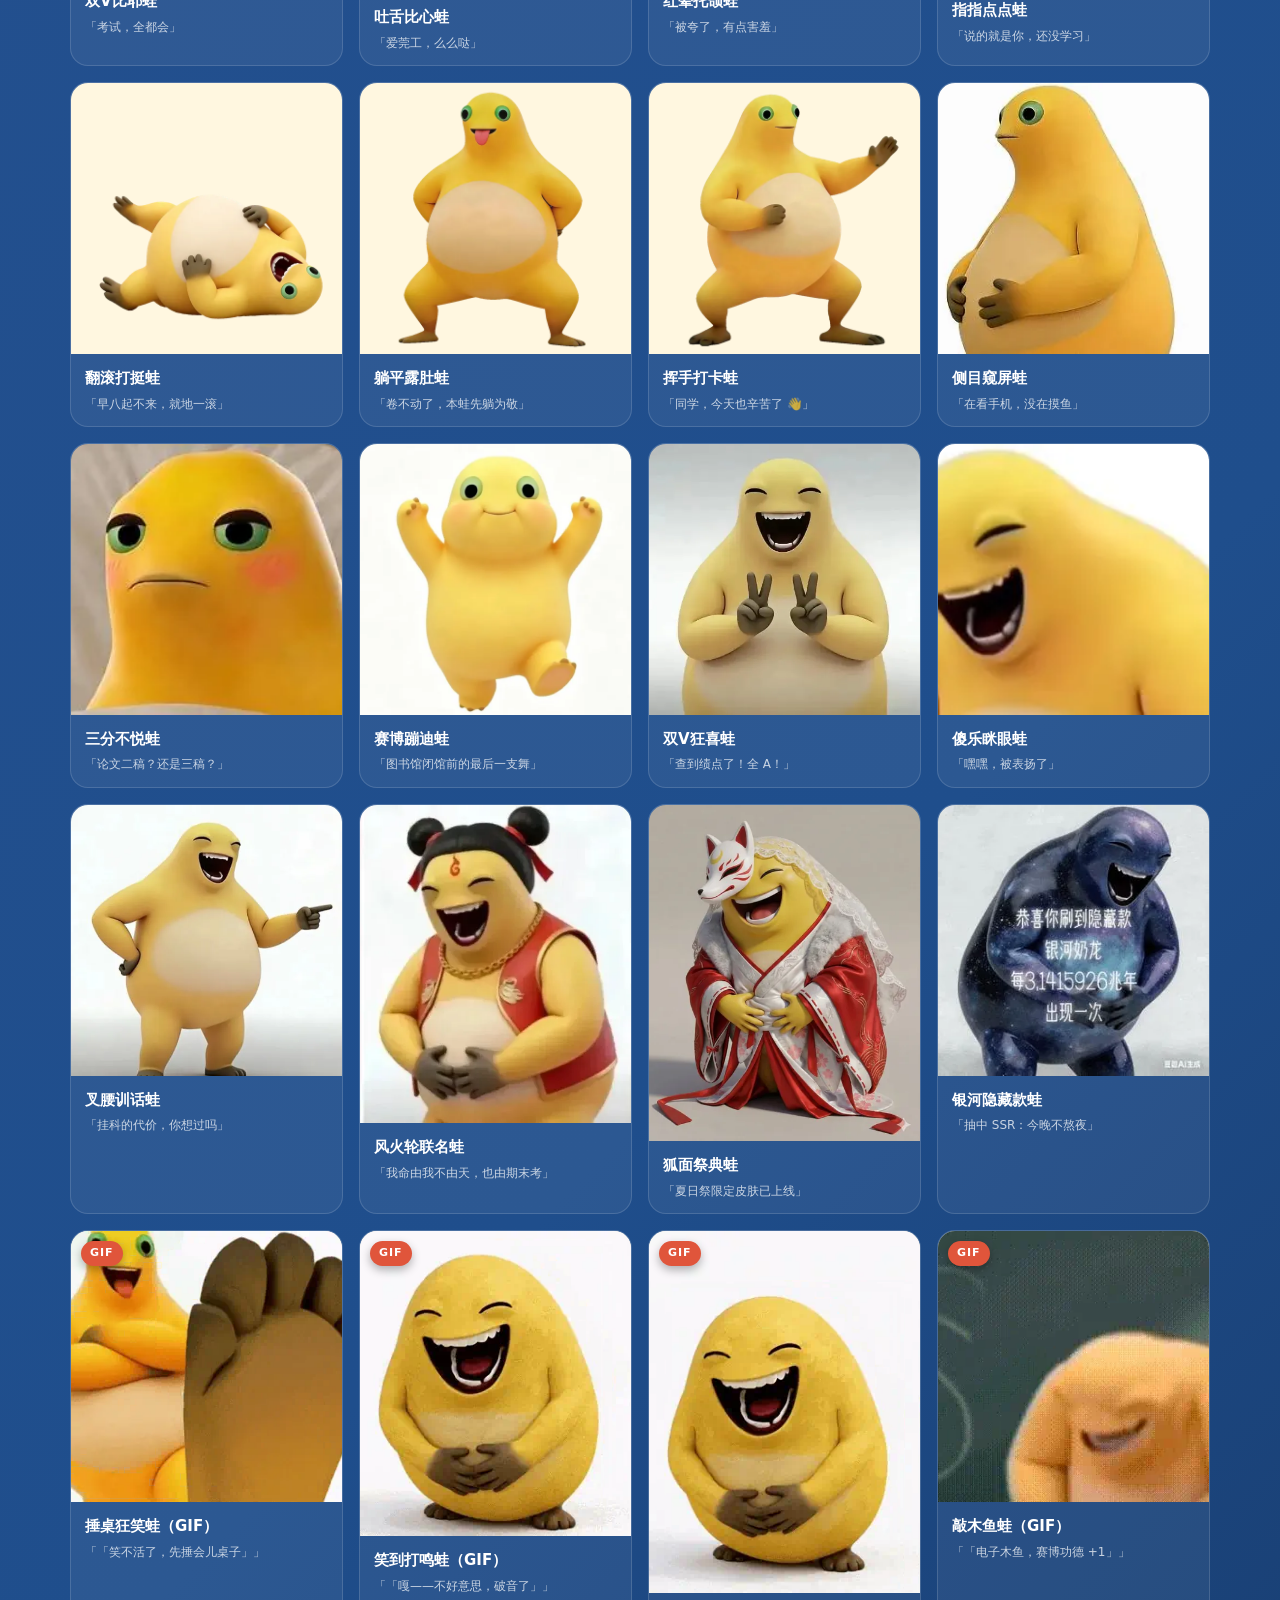
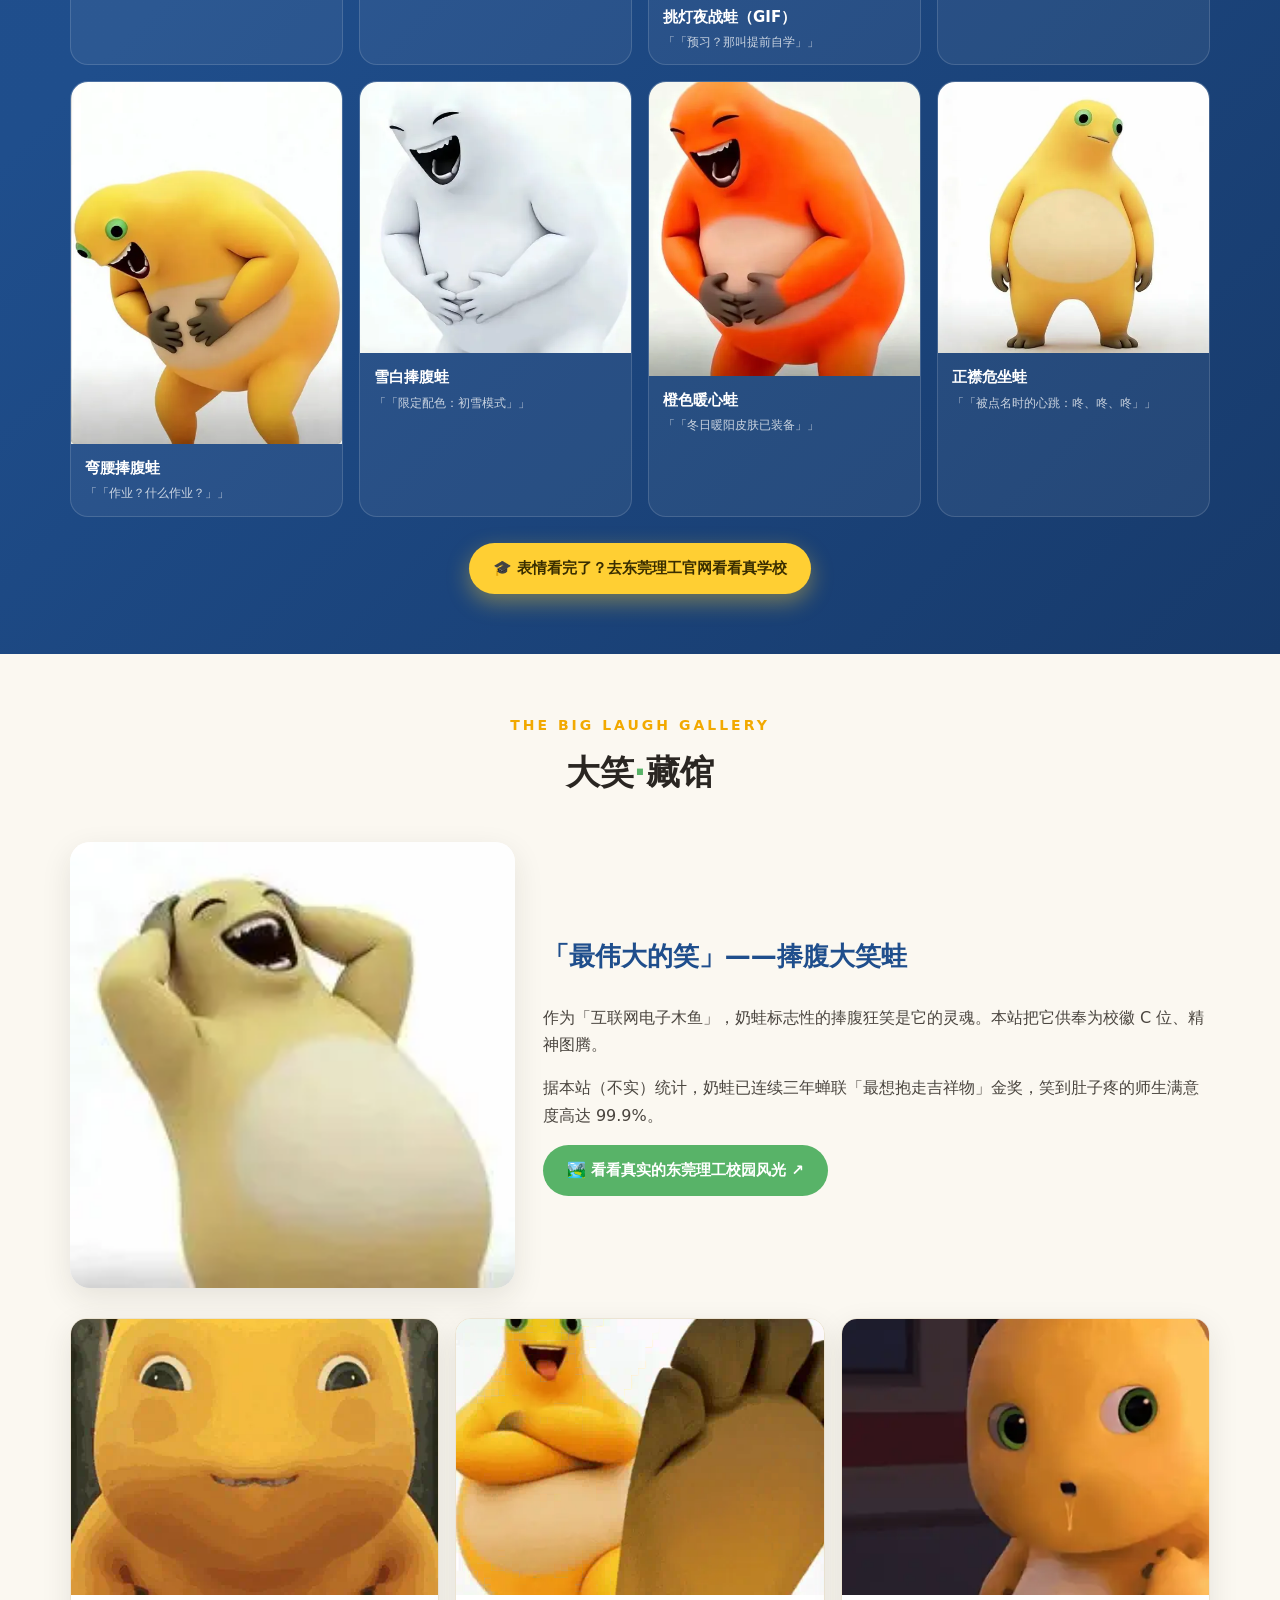
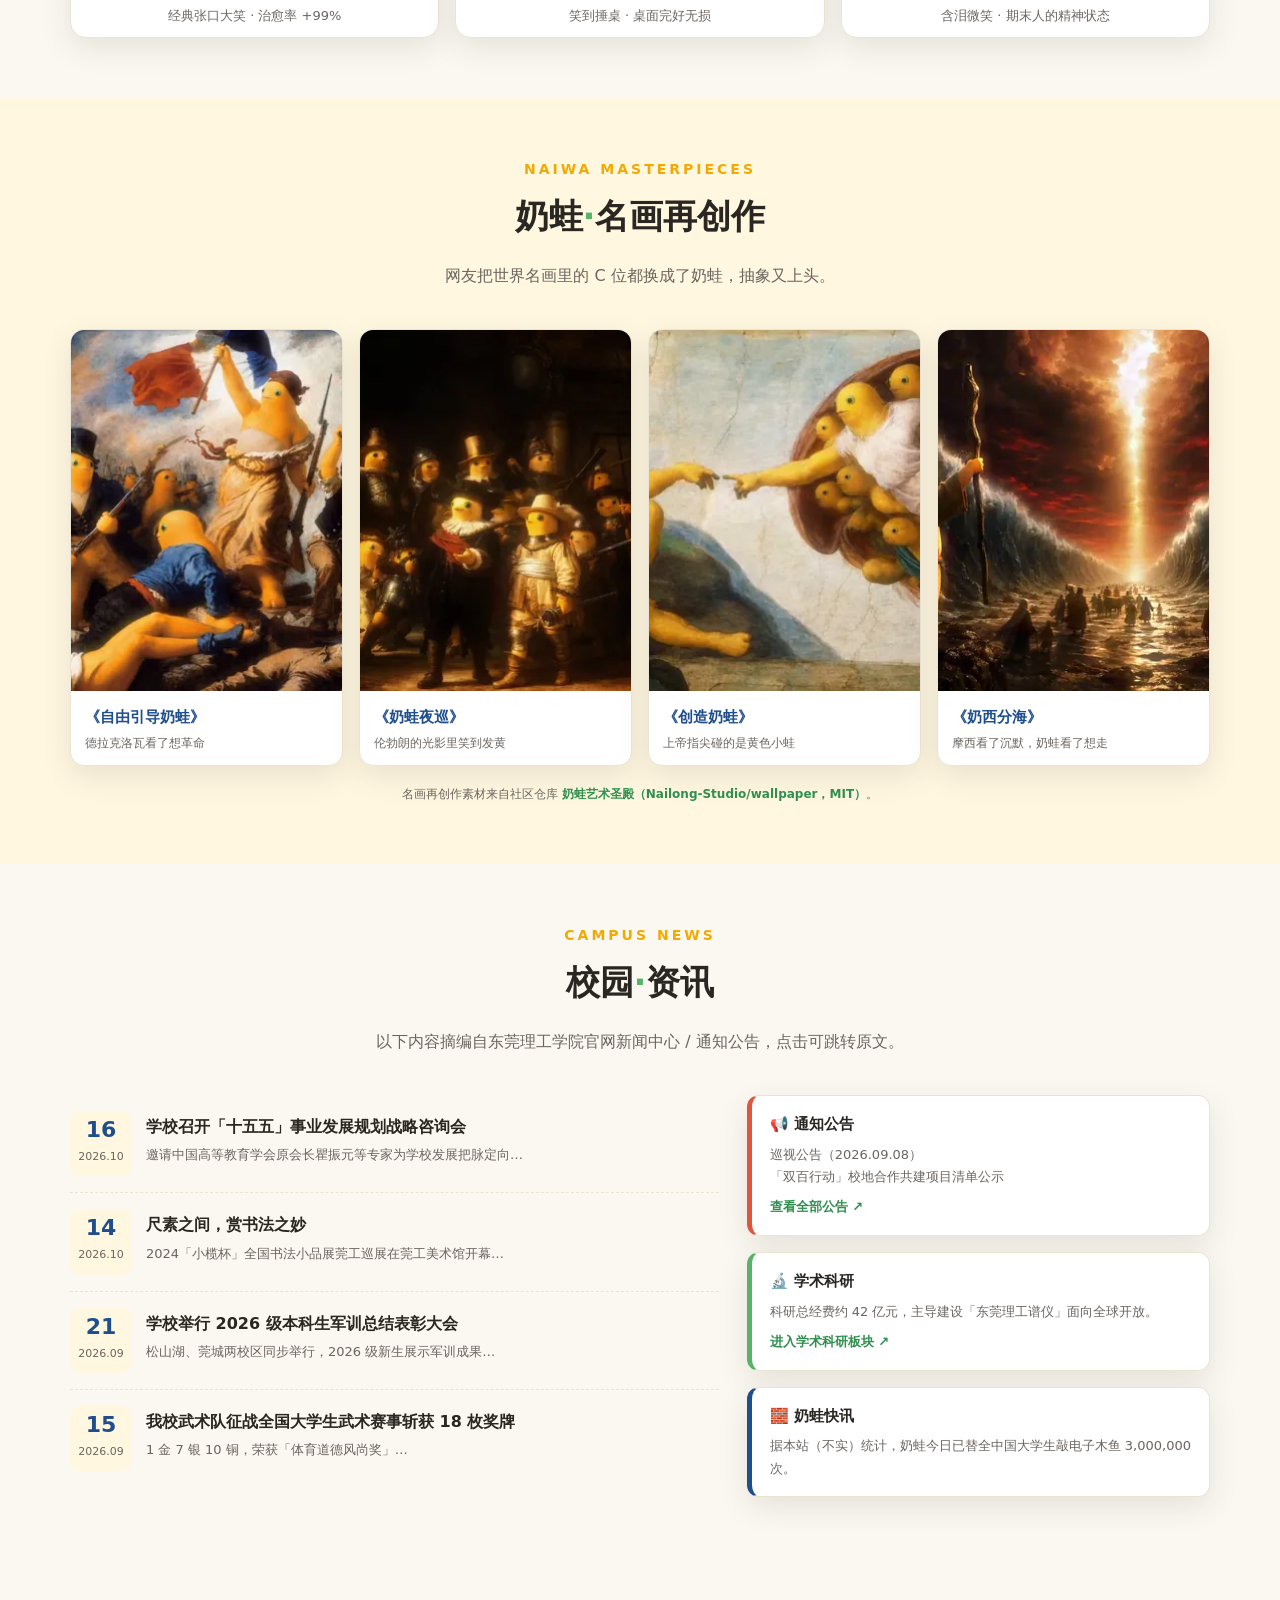
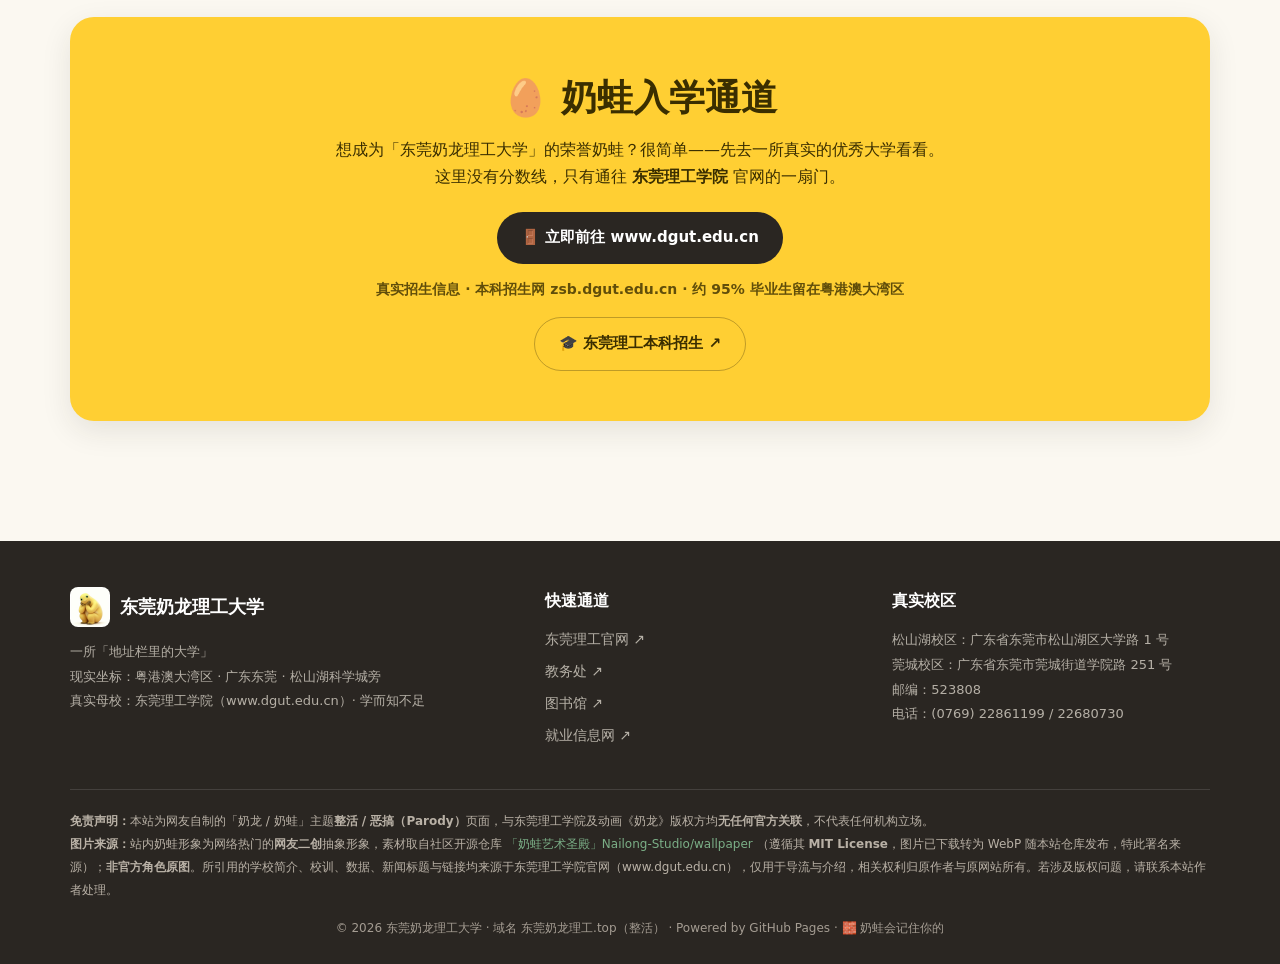
==== commit 0101bef7: "图片改自托管 WebP，补齐 SEO/404 与无障碍，修交互 bug 站内 40 张图原先全部外链 jsDelivr，实测该链路会 301 跳到 raw.githubusercontent.com（" ====
--- a/index.html
+++ b/index.html
@@ -5,15 +5,29 @@
   <meta name="viewport" content="width=device-width, initial-scale=1.0">
   <title>东莞奶龙理工大学 · Dongguan NaiLong University of Technology（整活主页）</title>
   <meta name="description" content="东莞奶龙理工大学——一所存在于互联网抽象宇宙中的奶龙主题大学。奶蛙出没，治愈满分。可直达东莞理工学院（DGUT）官网。本站为非官方整活页面。">
-  <link rel="icon" href="https://cdn.jsdelivr.net/gh/Nailong-Studio/wallpaper@main/emotes/%E5%A5%B6%E8%9B%99-%E8%B9%B2%E5%9D%90%E6%89%98%E8%85%AE.png">
+  <link rel="canonical" href="https://xn--xhqq0zkqdo52ai0r8l2b.top/">
+  <link rel="icon" href="favicon.ico" sizes="any">
+  <link rel="icon" type="image/png" sizes="48x48" href="assets/frog/favicon-48.png">
+  <link rel="apple-touch-icon" href="assets/frog/apple-touch-icon.png">
+  <meta property="og:type" content="website">
+  <meta property="og:site_name" content="东莞奶龙理工大学">
+  <meta property="og:locale" content="zh_CN">
+  <meta property="og:url" content="https://xn--xhqq0zkqdo52ai0r8l2b.top/">
   <meta property="og:title" content="东莞奶龙理工大学 · 奶蛙欢迎您">
   <meta property="og:description" content="存在于抽象宇宙中的奶龙主题大学，一键直达东莞理工学院官网。">
-  <meta property="og:image" content="https://cdn.jsdelivr.net/gh/Nailong-Studio/wallpaper@main/emotes/%E5%A5%B6%E8%9B%99-%E8%B9%B2%E5%9D%90%E6%89%98%E8%85%AE.png">
-  <meta property="og:type" content="website">
+  <meta property="og:image" content="https://xn--xhqq0zkqdo52ai0r8l2b.top/assets/frog/og-cover.jpg">
+  <meta property="og:image:width" content="1200">
+  <meta property="og:image:height" content="630">
+  <meta name="twitter:card" content="summary_large_image">
+  <meta name="twitter:title" content="东莞奶龙理工大学 · 奶蛙欢迎您">
+  <meta name="twitter:description" content="存在于抽象宇宙中的奶龙主题大学，一键直达东莞理工学院官网。">
+  <meta name="twitter:image" content="https://xn--xhqq0zkqdo52ai0r8l2b.top/assets/frog/og-cover.jpg">
   <meta name="theme-color" content="#1f4e8c">
+  <link rel="preload" as="image" href="assets/frog/frog-hero.webp" fetchpriority="high">
   <link rel="stylesheet" href="styles.css">
 </head>
 <body>
+  <a class="skip" href="#about">跳到正文</a>
 
   <!-- 顶部工具条 -->
   <div class="utility">
@@ -22,7 +36,7 @@
       <div class="u-right">
         <a href="https://www.dgut.edu.cn" target="_blank" rel="noopener">学校官网 ↗</a>
         <a href="#enroll">奶蛙入学</a>
-        <a href="#" onclick="openAbout();return false;">关于本站</a>
+        <button type="button" class="linklike" data-about>关于本站</button>
       </div>
     </div>
   </div>
@@ -44,7 +58,7 @@
           <div class="en">Dongguan NaiLong University of Technology</div>
         </span>
       </a>
-      <button class="burger" onclick="document.getElementById('menu').classList.toggle('open')">☰</button>
+      <button class="burger" type="button" aria-label="打开导航菜单">☰</button>
       <ul class="menu" id="menu">
         <li><a href="#top">首页</a></li>
         <li><a href="#about">奶龙概况</a>
@@ -79,12 +93,12 @@
         <p class="motto">学而知不足 <small>—— 校训由诺贝尔奖得主、名誉校长杨振宁先生题写</small></p>
         <p class="desc">一所奶龙主题大学。我们把互联网最治愈、最抽象的 <b>奶蛙</b> 请进了校园，也把它背后的 <b>东莞理工学院</b> 一并介绍给你。点一下，就能去真实的大学官网。</p>
         <div class="btn-row">
-          <a class="btn btn-gold" href="https://www.dgut.edu.cn" target="_blank" rel="noopener" onclick="jumpTo()">🚪 直达东莞理工学院官网</a>
+          <a class="btn btn-gold" href="https://www.dgut.edu.cn" target="_blank" rel="noopener">🚪 直达东莞理工学院官网</a>
           <a class="btn btn-ghost" href="#memes"> 先看看奶蛙表情包</a>
         </div>
       </div>
       <div class="badge-stage">
-        <div class="badge" onclick="badgeJump()" title="点我进入东莞理工学院官网">
+        <a class="badge" href="https://www.dgut.edu.cn" target="_blank" rel="noopener" aria-label="点我进入东莞理工学院官网">
           <svg class="ring" viewBox="0 0 100 100">
             <defs>
               <path id="topArc" d="M50,50 m-46,0 a46,46 0 1,1 92,0 a46,46 0 1,1 -92,0" fill="none"/>
@@ -100,7 +114,7 @@
             </text>
           </svg>
           <div class="core">
-            <img src="https://cdn.jsdelivr.net/gh/Nailong-Studio/wallpaper@main/emotes/%E5%A5%B6%E8%9B%99-%E8%B9%B2%E5%9D%90%E6%89%98%E8%85%AE.png" alt="奶蛙吉祥物">
+            <img src="assets/frog/frog-hero.webp" alt="奶蛙吉祥物" fetchpriority="high" decoding="async" width="640" height="640">
           </div>
         </div>
       </div>
@@ -121,14 +135,14 @@
   <!-- 奶蛙动图跑马灯 -->
   <div class="gif-marquee" aria-hidden="true">
     <div class="gm-track" id="gifMarquee">
-      <img src="https://cdn.jsdelivr.net/gh/Nailong-Studio/wallpaper@main/emotes/%E5%A5%B6%E8%9B%99-%E5%8A%A8%E5%9B%BE-%E5%BC%A0%E5%8F%A3%E5%A4%A7%E7%AC%91.gif" alt="" loading="lazy"><span>😂 张口大笑</span>
-      <img src="https://cdn.jsdelivr.net/gh/Nailong-Studio/wallpaper@main/emotes/%E5%A5%B6%E8%9B%99-%E8%A1%A8%E6%83%85-15.gif" alt="" loading="lazy"><span>🪩 赛博蹦迪</span>
-      <img src="https://cdn.jsdelivr.net/gh/Nailong-Studio/wallpaper@main/emotes/%E5%A5%B6%E8%9B%99-%E5%8A%A8%E5%9B%BE-%E5%90%AB%E6%B3%AA.gif" alt="" loading="lazy"><span>🥲 含泪微笑</span>
-      <img src="https://cdn.jsdelivr.net/gh/Nailong-Studio/wallpaper@main/emotes/%E5%A5%B6%E8%9B%99-%E8%A1%A8%E6%83%85-22.gif" alt="" loading="lazy"><span>🕺 魔性循环</span>
-      <img src="https://cdn.jsdelivr.net/gh/Nailong-Studio/wallpaper@main/emotes/%E5%A5%B6%E8%9B%99-%E8%A1%A8%E6%83%85-17.gif" alt="" loading="lazy"><span>🤣 笑到打鸣</span>
-      <img src="https://cdn.jsdelivr.net/gh/Nailong-Studio/wallpaper@main/emotes/%E5%A5%B6%E8%9B%99-%E8%A1%A8%E6%83%85-19.gif" alt="" loading="lazy"><span>📚 期末冲刺</span>
-      <img src="https://cdn.jsdelivr.net/gh/Nailong-Studio/wallpaper@main/emotes/%E5%A5%B6%E8%9B%99-%E8%A1%A8%E6%83%85-21.gif" alt="" loading="lazy"><span>🧘 赛博功德</span>
-      <img src="https://cdn.jsdelivr.net/gh/Nailong-Studio/wallpaper@main/emotes/%E5%A5%B6%E8%9B%99-%E8%A1%A8%E6%83%85-14.gif" alt="" loading="lazy"><span>💃 蛙族舞步</span>
+      <img src="assets/frog/g-laugh.webp" alt="" loading="lazy"><span>😂 张口大笑</span>
+      <img src="assets/frog/gh-jump.webp" alt="" loading="lazy"><span>🪩 赛博蹦迪</span>
+      <img src="assets/frog/g-tear.webp" alt="" loading="lazy"><span>🥲 含泪微笑</span>
+      <img src="assets/frog/g-loop.webp" alt="" loading="lazy"><span>🕺 魔性循环</span>
+      <img src="assets/frog/g-crow.webp" alt="" loading="lazy"><span>🤣 笑到打鸣</span>
+      <img src="assets/frog/g-study.webp" alt="" loading="lazy"><span>📚 期末冲刺</span>
+      <img src="assets/frog/g-fish.webp" alt="" loading="lazy"><span>🧘 赛博功德</span>
+      <img src="assets/frog/g-dance.webp" alt="" loading="lazy"><span>💃 蛙族舞步</span>
     </div>
   </div>
 
@@ -178,8 +192,8 @@
       <div class="dgut-grid">
         <div class="dgut-card motto-card">
           <div class="brush">学而知不足</div>
-          <small>校训 · 杨振宁先生亲笔题写</small>
-          <img class="frog-sticker fs-c" src="https://cdn.jsdelivr.net/gh/Nailong-Studio/wallpaper@main/emotes/%E5%A5%B6%E8%9B%99-%E6%89%98%E8%85%AE.png" alt="" aria-hidden="true" loading="lazy">
+          <small>校训 · 杨振宁先生亲笔题写（1993–2025 任名誉校长 32 年）</small>
+          <img class="frog-sticker fs-c" src="assets/frog/frog-chin.webp" alt="" aria-hidden="true" loading="lazy">
         </div>
         <div class="dgut-card">
           <h4>🏗️ 国之重器在身边</h4>
@@ -189,7 +203,7 @@
             <span class="chip">东莞理工谱仪 · 全球开放</span>
             <span class="chip">华为欧洲小镇 15 分钟圈</span>
           </div>
-          <p>学校与三大科创平台联动办学，把「大国重器」开成了身边的课堂。</p>
+          <p>学校与三大科创平台联动办学，把「大国重器」开成了身边的课堂。奶蛙院士表示：这里的青蛙都比我有科研经费。</p>
         </div>
         <div class="dgut-card">
           <h4>🧩 产业学院天团</h4>
@@ -224,7 +238,7 @@
       <div class="news-grid" style="grid-template-columns: 1.1fr .9fr">
         <div>
           <h3 style="color:var(--nl-blue);margin-top:0"> 关于「东莞奶龙理工大学」</h3>
-          <p>「东莞奶龙理工大学」是一所以 <b>奶龙 / 奶蛙</b> 为精神图腾的网络整活学府，把一所真实存在的优秀高校——<b>东莞理工学院（DGUT）</b> 作为自己跳转的终点。</p>
+          <p>「东莞奶龙理工大学」是一所以 <b>奶龙 / 奶蛙</b> 为精神图腾的网络整活学府，它并不真实存在，却把一所真实存在的优秀高校——<b>东莞理工学院（DGUT）</b> 作为自己跳转的终点。</p>
           <h3 style="color:var(--nl-blue)">🏛️ 关于东莞理工学院</h3>
           <p>东莞理工学院坐落于粤港澳大湾区重要节点城市——广东东莞。学校 1990 年经广东省人民政府批准筹建，<b>1992 年 4 月经原国家教育委员会批准成立</b>，是东莞第一所公办本科院校，实行「省市共建、以市为主」的管理体制。</p>
           <p>它是教育部首批卓越工程师教育培养计划试点高校、教育部首批高等教育综合改革试点高校、广东首批高水平理工科大学建设单位，<b>连续 8 年位居中国应用型大学排行榜首</b>，并跻身「2025 软科世界大学学术排名」全球 1000 强。1993 年至 2025 年，著名物理学大师 <b>杨振宁先生担任名誉校长 32 年</b>，并亲笔题写校训「<b>学而知不足</b>」。</p>
@@ -278,37 +292,37 @@
         <p style="color:rgba(255,255,255,.75)">点击任意表情，奶蛙会为你「形态切换」。图片来自互联网开源二创素材（详见页脚来源说明）。</p>
       </div>
       <div class="meme-grid" id="memeGrid">
-        <div class="meme" data-say="露齿大笑"><div class="box"><img src="https://cdn.jsdelivr.net/gh/Nailong-Studio/wallpaper@main/emotes/%E5%A5%B6%E8%9B%99-%E9%9C%B2%E9%BD%BF%E5%A4%A7%E7%AC%91.png" alt="露齿大笑蛙"></div><div class="cap">露齿大笑蛙<small>「哈哈哈今天也是元气满满的一天」</small></div></div>
-        <div class="meme" data-say="托腮沉思"><div class="box"><img src="https://cdn.jsdelivr.net/gh/Nailong-Studio/wallpaper@main/emotes/%E5%A5%B6%E8%9B%99-%E6%89%98%E8%85%AE.png" alt="托腮沉思蛙"></div><div class="cap">托腮沉思蛙<small>「学而不思则罔…」</small></div></div>
-        <div class="meme" data-say="震惊疑惑"><div class="box"><img src="https://cdn.jsdelivr.net/gh/Nailong-Studio/wallpaper@main/emotes/%E5%A5%B6%E8%9B%99-%E7%96%91%E6%83%91.png" alt="疑惑蛙"></div><div class="cap">疑惑震惊蛙<small>「啊？这？不可能！」</small></div></div>
-        <div class="meme" data-say="气鼓鼓"><div class="box"><img src="https://cdn.jsdelivr.net/gh/Nailong-Studio/wallpaper@main/emotes/%E5%A5%B6%E8%9B%99-%E6%B0%94%E9%BC%93%E9%BC%93.png" alt="气鼓鼓蛙"></div><div class="cap">气鼓鼓蛙<small>「哼，本蛙生气了」</small></div></div>
-        <div class="meme" data-say="双V比耶"><div class="box"><img src="https://cdn.jsdelivr.net/gh/Nailong-Studio/wallpaper@main/emotes/%E5%A5%B6%E8%9B%99-%E5%8F%8CV%E5%90%90%E8%88%8C.png" alt="比耶蛙"></div><div class="cap">双V比耶蛙<small>「考试，全都会」</small></div></div>
-        <div class="meme" data-say="吐舌比心"><div class="box"><img src="https://cdn.jsdelivr.net/gh/Nailong-Studio/wallpaper@main/emotes/%E5%A5%B6%E8%9B%99-%E5%90%90%E8%88%8C%E6%AF%94%E5%BF%83.png" alt="比心蛙"></div><div class="cap">吐舌比心蛙<small>「爱莞工，么么哒」</small></div></div>
-        <div class="meme" data-say="脸红"><div class="box"><img src="https://cdn.jsdelivr.net/gh/Nailong-Studio/wallpaper@main/emotes/%E5%A5%B6%E8%9B%99-%E7%BA%A2%E6%99%95%E6%89%98%E9%A2%8C.png" alt="红晕蛙"></div><div class="cap">红晕托颌蛙<small>「被夸了，有点害羞」</small></div></div>
-        <div class="meme" data-say="指你"><div class="box"><img src="https://cdn.jsdelivr.net/gh/Nailong-Studio/wallpaper@main/emotes/%E5%A5%B6%E8%9B%99-%E7%82%B9%E9%BC%BB.png" alt="指鼻蛙"></div><div class="cap">指指点点蛙<small>「说的就是你，还没学习」</small></div></div>
-        <div class="meme" data-say="翻滚打挺"><div class="box"><img src="https://cdn.jsdelivr.net/gh/Nailong-Studio/wallpaper@main/emotes/%E5%A5%B6%E8%9B%99-%E5%A7%BF%E6%80%81-%E7%BF%BB%E6%BB%9A.png" alt="翻滚打挺蛙" loading="lazy"></div><div class="cap">翻滚打挺蛙<small>「早八起不来，就地一滚」</small></div></div>
-        <div class="meme" data-say="躺平露肚"><div class="box"><img src="https://cdn.jsdelivr.net/gh/Nailong-Studio/wallpaper@main/emotes/%E5%A5%B6%E8%9B%99-%E5%A7%BF%E6%80%81-%E9%9C%B2%E8%82%9A.png" alt="躺平露肚蛙" loading="lazy"></div><div class="cap">躺平露肚蛙<small>「卷不动了，本蛙先躺为敬」</small></div></div>
-        <div class="meme" data-say="挥手打卡"><div class="box"><img src="https://cdn.jsdelivr.net/gh/Nailong-Studio/wallpaper@main/emotes/%E5%A5%B6%E8%9B%99-%E5%A7%BF%E6%80%81-%E6%8C%A5%E6%89%8B.png" alt="挥手打卡蛙" loading="lazy"></div><div class="cap">挥手打卡蛙<small>「同学，今天也辛苦了 👋」</small></div></div>
-        <div class="meme" data-say="侧目窥屏"><div class="box"><img src="https://cdn.jsdelivr.net/gh/Nailong-Studio/wallpaper@main/emotes/%E5%A5%B6%E8%9B%99-%E4%BE%A7%E7%AB%8B.png" alt="侧目窥屏蛙" loading="lazy"></div><div class="cap">侧目窥屏蛙<small>「在看手机，没在摸鱼」</small></div></div>
-        <div class="meme" data-say="三分不悦"><div class="box"><img src="https://cdn.jsdelivr.net/gh/Nailong-Studio/wallpaper@main/emotes/%E5%A5%B6%E8%9B%99-%E5%BE%AE%E6%84%A0.png" alt="三分不悦蛙" loading="lazy"></div><div class="cap">三分不悦蛙<small>「论文二稿？还是三稿？」</small></div></div>
-        <div class="meme has-gif" data-say="赛博蹦迪"><span class="gif-tag">GIF</span><div class="box"><img src="https://cdn.jsdelivr.net/gh/Nailong-Studio/wallpaper@main/emotes/%E5%A5%B6%E8%9B%99-%E8%A1%A8%E6%83%85-15.gif" alt="赛博蹦迪蛙（GIF）" loading="lazy"></div><div class="cap">赛博蹦迪蛙（GIF）<small>「图书馆闭馆前的最后一支舞」</small></div></div>
-        <div class="meme" data-say="双V狂喜"><div class="box"><img src="https://cdn.jsdelivr.net/gh/Nailong-Studio/wallpaper@main/laugh-gallery/%E5%A5%B6%E8%9B%99-%E5%8F%8CV%E5%A4%A7%E7%AC%91.png" alt="双V狂喜蛙" loading="lazy"></div><div class="cap">双V狂喜蛙<small>「查到绩点了！全 A！」</small></div></div>
-        <div class="meme" data-say="傻乐眯眼"><div class="box"><img src="https://cdn.jsdelivr.net/gh/Nailong-Studio/wallpaper@main/laugh-gallery/%E5%A5%B6%E8%9B%99-%E7%9C%AF%E7%9C%BC%E5%BC%A0%E5%98%B4.png" alt="傻乐眯眼蛙" loading="lazy"></div><div class="cap">傻乐眯眼蛙<small>「嘿嘿，被表扬了」</small></div></div>
-        <div class="meme" data-say="叉腰训话"><div class="box"><img src="https://cdn.jsdelivr.net/gh/Nailong-Studio/wallpaper@main/laugh-gallery/%E5%A5%B6%E8%9B%99-%E5%8F%89%E8%85%B0%E6%8C%87%E7%82%B9.png" alt="叉腰训话蛙" loading="lazy"></div><div class="cap">叉腰训话蛙<small>「挂科的代价，你想过吗」</small></div></div>
-        <div class="meme" data-say="风火轮联"><div class="box"><img src="https://cdn.jsdelivr.net/gh/Nailong-Studio/wallpaper@main/laugh-gallery/%E5%A5%B6%E8%9B%99-%E5%93%AA%E5%90%92.png" alt="风火轮联名蛙" loading="lazy"></div><div class="cap">风火轮联名蛙<small>「我命由我不由天，也由期末考」</small></div></div>
-        <div class="meme" data-say="狐面祭典"><div class="box"><img src="https://cdn.jsdelivr.net/gh/Nailong-Studio/wallpaper@main/laugh-gallery/%E5%A5%B6%E8%9B%99-%E7%8B%90%E9%9D%A2%E5%92%8C%E6%9C%8D.png" alt="狐面祭典蛙" loading="lazy"></div><div class="cap">狐面祭典蛙<small>「夏日祭限定皮肤已上线」</small></div></div>
-        <div class="meme" data-say="银河隐藏"><div class="box"><img src="https://cdn.jsdelivr.net/gh/Nailong-Studio/wallpaper@main/laugh-gallery/%E5%A5%B6%E8%9B%99-%E9%93%B6%E6%B2%B3%E9%9A%90%E8%97%8F%E6%AC%BE.png" alt="银河隐藏款蛙" loading="lazy"></div><div class="cap">银河隐藏款蛙<small>「抽中 SSR：今晚不熬夜」</small></div></div>
-        <div class="meme has-gif" data-say="捶桌狂笑"><span class="gif-tag">GIF</span><div class="box"><img src="https://cdn.jsdelivr.net/gh/Nailong-Studio/wallpaper@main/emotes/%E5%A5%B6%E8%9B%99-%E8%A1%A8%E6%83%85-16.gif" alt="捶桌狂笑蛙（GIF）" loading="lazy"></div><div class="cap">捶桌狂笑蛙（GIF）<small>「「笑不活了，先捶会儿桌子」」</small></div></div>
-        <div class="meme has-gif" data-say="笑到打鸣"><span class="gif-tag">GIF</span><div class="box"><img src="https://cdn.jsdelivr.net/gh/Nailong-Studio/wallpaper@main/emotes/%E5%A5%B6%E8%9B%99-%E8%A1%A8%E6%83%85-17.gif" alt="笑到打鸣蛙（GIF）" loading="lazy"></div><div class="cap">笑到打鸣蛙（GIF）<small>「「嘎——不好意思，破音了」」</small></div></div>
-        <div class="meme has-gif" data-say="挑灯夜战"><span class="gif-tag">GIF</span><div class="box"><img src="https://cdn.jsdelivr.net/gh/Nailong-Studio/wallpaper@main/emotes/%E5%A5%B6%E8%9B%99-%E8%A1%A8%E6%83%85-19.gif" alt="挑灯夜战蛙（GIF）" loading="lazy"></div><div class="cap">挑灯夜战蛙（GIF）<small>「「预习？那叫提前自学」」</small></div></div>
-        <div class="meme has-gif" data-say="敲木鱼蛙"><span class="gif-tag">GIF</span><div class="box"><img src="https://cdn.jsdelivr.net/gh/Nailong-Studio/wallpaper@main/emotes/%E5%A5%B6%E8%9B%99-%E8%A1%A8%E6%83%85-21.gif" alt="敲木鱼蛙（GIF）" loading="lazy"></div><div class="cap">敲木鱼蛙（GIF）<small>「「电子木鱼，赛博功德 +1」」</small></div></div>
-        <div class="meme" data-say="弯腰捧腹"><div class="box"><img src="https://cdn.jsdelivr.net/gh/Nailong-Studio/wallpaper@main/laugh-gallery/%E5%A5%B6%E8%9B%99-%E5%BC%AF%E8%85%B0%E5%A4%A7%E7%AC%91.png" alt="弯腰捧腹蛙" loading="lazy"></div><div class="cap">弯腰捧腹蛙<small>「「作业？什么作业？」」</small></div></div>
-        <div class="meme" data-say="雪白捧腹"><div class="box"><img src="https://cdn.jsdelivr.net/gh/Nailong-Studio/wallpaper@main/laugh-gallery/%E5%A5%B6%E8%9B%99-%E7%99%BD%E8%82%A4%E6%8D%A7%E8%85%B9.png" alt="雪白捧腹蛙" loading="lazy"></div><div class="cap">雪白捧腹蛙<small>「「限定配色：初雪模式」」</small></div></div>
-        <div class="meme" data-say="橙色暖心"><div class="box"><img src="https://cdn.jsdelivr.net/gh/Nailong-Studio/wallpaper@main/laugh-gallery/%E5%A5%B6%E8%9B%99-%E6%A9%99%E8%82%A4%E6%8D%A7%E8%85%B9.png" alt="橙色暖心蛙" loading="lazy"></div><div class="cap">橙色暖心蛙<small>「「冬日暖阳皮肤已装备」」</small></div></div>
-        <div class="meme" data-say="正襟危坐"><div class="box"><img src="https://cdn.jsdelivr.net/gh/Nailong-Studio/wallpaper@main/laugh-gallery/%E5%A5%B6%E8%9B%99-%E9%9D%99%E7%AB%99%E7%BB%BF%E7%9C%BC.png" alt="正襟危坐蛙" loading="lazy"></div><div class="cap">正襟危坐蛙<small>「「被点名时的心跳：咚、咚、咚」」</small></div></div>
+        <div class="meme" data-say="露齿大笑"><div class="box"><img loading="lazy" decoding="async" src="assets/frog/frog-grin.webp" alt="露齿大笑蛙" width="560" height="505"></div><div class="cap">露齿大笑蛙<small>「哈哈哈今天也是元气满满的一天」</small></div></div>
+        <div class="meme" data-say="托腮沉思"><div class="box"><img loading="lazy" decoding="async" src="assets/frog/frog-chin.webp" alt="托腮沉思蛙" width="560" height="532"></div><div class="cap">托腮沉思蛙<small>「学而不思则罔…」</small></div></div>
+        <div class="meme" data-say="震惊疑惑"><div class="box"><img loading="lazy" decoding="async" src="assets/frog/frog-confused.webp" alt="疑惑蛙" width="534" height="560"></div><div class="cap">疑惑震惊蛙<small>「啊？这？不可能！」</small></div></div>
+        <div class="meme" data-say="气鼓鼓"><div class="box"><img loading="lazy" decoding="async" src="assets/frog/frog-pout.webp" alt="气鼓鼓蛙" width="560" height="495"></div><div class="cap">气鼓鼓蛙<small>「哼，本蛙生气了」</small></div></div>
+        <div class="meme" data-say="双V比耶"><div class="box"><img loading="lazy" decoding="async" src="assets/frog/frog-peace.webp" alt="比耶蛙" width="560" height="261"></div><div class="cap">双V比耶蛙<small>「考试，全都会」</small></div></div>
+        <div class="meme" data-say="吐舌比心"><div class="box"><img loading="lazy" decoding="async" src="assets/frog/frog-heart.webp" alt="比心蛙" width="474" height="502"></div><div class="cap">吐舌比心蛙<small>「爱莞工，么么哒」</small></div></div>
+        <div class="meme" data-say="脸红"><div class="box"><img loading="lazy" decoding="async" src="assets/frog/frog-blush.webp" alt="红晕蛙" width="175" height="175"></div><div class="cap">红晕托颌蛙<small>「被夸了，有点害羞」</small></div></div>
+        <div class="meme" data-say="指你"><div class="box"><img loading="lazy" decoding="async" src="assets/frog/frog-point.webp" alt="指鼻蛙" width="542" height="560"></div><div class="cap">指指点点蛙<small>「说的就是你，还没学习」</small></div></div>
+        <div class="meme" data-say="翻滚打挺"><div class="box"><img src="assets/frog/frog-roll.webp" alt="翻滚打挺蛙" loading="lazy"></div><div class="cap">翻滚打挺蛙<small>「早八起不来，就地一滚」</small></div></div>
+        <div class="meme" data-say="躺平露肚"><div class="box"><img src="assets/frog/frog-belly.webp" alt="躺平露肚蛙" loading="lazy"></div><div class="cap">躺平露肚蛙<small>「卷不动了，本蛙先躺为敬」</small></div></div>
+        <div class="meme" data-say="挥手打卡"><div class="box"><img src="assets/frog/frog-wave.webp" alt="挥手打卡蛙" loading="lazy"></div><div class="cap">挥手打卡蛙<small>「同学，今天也辛苦了 👋」</small></div></div>
+        <div class="meme" data-say="侧目窥屏"><div class="box"><img src="assets/frog/frog-side.webp" alt="侧目窥屏蛙" loading="lazy"></div><div class="cap">侧目窥屏蛙<small>「在看手机，没在摸鱼」</small></div></div>
+        <div class="meme" data-say="三分不悦"><div class="box"><img src="assets/frog/frog-annoyed.webp" alt="三分不悦蛙" loading="lazy"></div><div class="cap">三分不悦蛙<small>「论文二稿？还是三稿？」</small></div></div>
+        <div class="meme" data-say="赛博蹦迪"><div class="box"><img loading="lazy" decoding="async" src="assets/frog/gh-jump.webp" alt="赛博蹦迪蛙" width="560" height="560"></div><div class="cap">赛博蹦迪蛙<small>「图书馆闭馆前的最后一支舞」</small></div></div>
+        <div class="meme" data-say="双V狂喜"><div class="box"><img src="assets/frog/gh-peace.webp" alt="双V狂喜蛙" loading="lazy"></div><div class="cap">双V狂喜蛙<small>「查到绩点了！全 A！」</small></div></div>
+        <div class="meme" data-say="傻乐眯眼"><div class="box"><img src="assets/frog/gh-squint.webp" alt="傻乐眯眼蛙" loading="lazy"></div><div class="cap">傻乐眯眼蛙<small>「嘿嘿，被表扬了」</small></div></div>
+        <div class="meme" data-say="叉腰训话"><div class="box"><img src="assets/frog/gh-hands.webp" alt="叉腰训话蛙" loading="lazy"></div><div class="cap">叉腰训话蛙<small>「挂科的代价，你想过吗」</small></div></div>
+        <div class="meme" data-say="风火轮联"><div class="box"><img src="assets/frog/gh-nezha.webp" alt="风火轮联名蛙" loading="lazy"></div><div class="cap">风火轮联名蛙<small>「我命由我不由天，也由期末考」</small></div></div>
+        <div class="meme" data-say="狐面祭典"><div class="box"><img src="assets/frog/gh-fox.webp" alt="狐面祭典蛙" loading="lazy"></div><div class="cap">狐面祭典蛙<small>「夏日祭限定皮肤已上线」</small></div></div>
+        <div class="meme" data-say="银河隐藏"><div class="box"><img src="assets/frog/gh-galaxy.webp" alt="银河隐藏款蛙" loading="lazy"></div><div class="cap">银河隐藏款蛙<small>「抽中 SSR：今晚不熬夜」</small></div></div>
+        <div class="meme has-gif" data-say="捶桌狂笑"><span class="gif-tag">GIF</span><div class="box"><img src="assets/frog/g-desk.webp" alt="捶桌狂笑蛙（GIF）" loading="lazy"></div><div class="cap">捶桌狂笑蛙（GIF）<small>「「笑不活了，先捶会儿桌子」」</small></div></div>
+        <div class="meme has-gif" data-say="笑到打鸣"><span class="gif-tag">GIF</span><div class="box"><img src="assets/frog/g-crow.webp" alt="笑到打鸣蛙（GIF）" loading="lazy"></div><div class="cap">笑到打鸣蛙（GIF）<small>「「嘎——不好意思，破音了」」</small></div></div>
+        <div class="meme has-gif" data-say="挑灯夜战"><span class="gif-tag">GIF</span><div class="box"><img src="assets/frog/g-study.webp" alt="挑灯夜战蛙（GIF）" loading="lazy"></div><div class="cap">挑灯夜战蛙（GIF）<small>「「预习？那叫提前自学」」</small></div></div>
+        <div class="meme has-gif" data-say="敲木鱼蛙"><span class="gif-tag">GIF</span><div class="box"><img src="assets/frog/g-fish.webp" alt="敲木鱼蛙（GIF）" loading="lazy"></div><div class="cap">敲木鱼蛙（GIF）<small>「「电子木鱼，赛博功德 +1」」</small></div></div>
+        <div class="meme" data-say="弯腰捧腹"><div class="box"><img src="assets/frog/gh-bend.webp" alt="弯腰捧腹蛙" loading="lazy"></div><div class="cap">弯腰捧腹蛙<small>「「作业？什么作业？」」</small></div></div>
+        <div class="meme" data-say="雪白捧腹"><div class="box"><img src="assets/frog/gh-white.webp" alt="雪白捧腹蛙" loading="lazy"></div><div class="cap">雪白捧腹蛙<small>「「限定配色：初雪模式」」</small></div></div>
+        <div class="meme" data-say="橙色暖心"><div class="box"><img src="assets/frog/gh-orange.webp" alt="橙色暖心蛙" loading="lazy"></div><div class="cap">橙色暖心蛙<small>「「冬日暖阳皮肤已装备」」</small></div></div>
+        <div class="meme" data-say="正襟危坐"><div class="box"><img src="assets/frog/gh-green.webp" alt="正襟危坐蛙" loading="lazy"></div><div class="cap">正襟危坐蛙<small>「「被点名时的心跳：咚、咚、咚」」</small></div></div>
       </div>
       <div style="text-align:center;margin-top:26px">
-        <a class="btn btn-gold" href="https://www.dgut.edu.cn" target="_blank" rel="noopener" onclick="jumpTo()">🎓 表情看完了？去东莞理工官网看看真学校</a>
+        <a class="btn btn-gold" href="https://www.dgut.edu.cn" target="_blank" rel="noopener">🎓 表情看完了？去东莞理工官网看看真学校</a>
       </div>
     </div>
   </section>
@@ -321,7 +335,7 @@
         <h2>大笑<span class="dot">·</span>藏馆</h2>
       </div>
       <div class="laugh-feature">
-        <div class="photo"><img src="https://cdn.jsdelivr.net/gh/Nailong-Studio/wallpaper@main/laugh-gallery/%E5%A5%B6%E8%9B%99-%E6%8A%B1%E5%A4%B4%E5%A4%A7%E7%AC%91.png" alt="抱头大笑的奶蛙"></div>
+        <div class="photo"><img loading="lazy" decoding="async" src="assets/frog/gh-holdhead.webp" alt="抱头大笑的奶蛙" width="227" height="228"></div>
         <div>
           <h3>「最伟大的笑」——捧腹大笑蛙</h3>
           <p>作为「互联网电子木鱼」，奶蛙标志性的捧腹狂笑是它的灵魂。本站把它供奉为校徽 C 位、精神图腾。</p>
@@ -333,9 +347,9 @@
       </div>
 
       <div class="laugh-strip">
-        <figure><img src="https://cdn.jsdelivr.net/gh/Nailong-Studio/wallpaper@main/emotes/%E5%A5%B6%E8%9B%99-%E5%8A%A8%E5%9B%BE-%E5%BC%A0%E5%8F%A3%E5%A4%A7%E7%AC%91.gif" alt="张口大笑奶蛙" loading="lazy"><figcaption>经典张口大笑 · 治愈率 +99%</figcaption></figure>
-        <figure><img src="https://cdn.jsdelivr.net/gh/Nailong-Studio/wallpaper@main/emotes/%E5%A5%B6%E8%9B%99-%E8%A1%A8%E6%83%85-16.gif" alt="捶桌狂笑奶蛙" loading="lazy"><figcaption>笑到捶桌 · 桌面完好无损</figcaption></figure>
-        <figure><img src="https://cdn.jsdelivr.net/gh/Nailong-Studio/wallpaper@main/emotes/%E5%A5%B6%E8%9B%99-%E5%8A%A8%E5%9B%BE-%E5%90%AB%E6%B3%AA.gif" alt="含泪微笑奶蛙" loading="lazy"><figcaption>含泪微笑 · 期末人的精神状态</figcaption></figure>
+        <figure><img src="assets/frog/g-laugh.webp" alt="张口大笑奶蛙" loading="lazy"><figcaption>经典张口大笑 · 治愈率 +99%</figcaption></figure>
+        <figure><img src="assets/frog/g-desk.webp" alt="捶桌狂笑奶蛙" loading="lazy"><figcaption>笑到捶桌 · 桌面完好无损</figcaption></figure>
+        <figure><img src="assets/frog/g-tear.webp" alt="含泪微笑奶蛙" loading="lazy"><figcaption>含泪微笑 · 期末人的精神状态</figcaption></figure>
       </div>
     </div>
   </section>
@@ -349,10 +363,10 @@
         <p style="color:var(--nl-gray)">网友把世界名画里的 C 位都换成了奶蛙，抽象又上头。</p>
       </div>
       <div class="art-grid">
-        <div class="art-card"><div class="frame"><img src="https://cdn.jsdelivr.net/gh/Nailong-Studio/wallpaper@main/classic/%E8%87%AA%E7%94%B1%E5%BC%95%E5%AF%BC%E5%A5%B6%E8%9B%99.jpg" alt="自由引导奶蛙"></div><div class="meta"><b>《自由引导奶蛙》</b><small>德拉克洛瓦看了想革命</small></div></div>
-        <div class="art-card"><div class="frame"><img src="https://cdn.jsdelivr.net/gh/Nailong-Studio/wallpaper@main/classic/%E5%A5%B6%E8%9B%99%E5%A4%9C%E5%B7%A1_02.jpg" alt="奶蛙夜巡"></div><div class="meta"><b>《奶蛙夜巡》</b><small>伦勃朗的光影里笑到发黄</small></div></div>
-        <div class="art-card"><div class="frame"><img src="https://cdn.jsdelivr.net/gh/Nailong-Studio/wallpaper@main/classic/%E5%88%9B%E9%80%A0%E5%A5%B6%E8%9B%99_02.jpg" alt="创造奶蛙"></div><div class="meta"><b>《创造奶蛙》</b><small>上帝指尖碰的是黄色小蛙</small></div></div>
-        <div class="art-card"><div class="frame"><img src="https://cdn.jsdelivr.net/gh/Nailong-Studio/wallpaper@main/classic/%E5%A5%B6%E8%A5%BF%E5%88%86%E6%B5%B7.jpg" alt="奶西分海"></div><div class="meta"><b>《奶西分海》</b><small>摩西看了沉默，奶蛙看了想走</small></div></div>
+        <div class="art-card"><div class="frame"><img loading="lazy" decoding="async" src="assets/frog/art-freedom.webp" alt="自由引导奶蛙" width="640" height="360"></div><div class="meta"><b>《自由引导奶蛙》</b><small>德拉克洛瓦看了想革命</small></div></div>
+        <div class="art-card"><div class="frame"><img loading="lazy" decoding="async" src="assets/frog/art-nightwatch.webp" alt="奶蛙夜巡" width="640" height="360"></div><div class="meta"><b>《奶蛙夜巡》</b><small>伦勃朗的光影里笑到发黄</small></div></div>
+        <div class="art-card"><div class="frame"><img loading="lazy" decoding="async" src="assets/frog/art-creation.webp" alt="创造奶蛙" width="640" height="360"></div><div class="meta"><b>《创造奶蛙》</b><small>上帝指尖碰的是黄色小蛙</small></div></div>
+        <div class="art-card"><div class="frame"><img loading="lazy" decoding="async" src="assets/frog/art-parting.webp" alt="奶西分海" width="640" height="360"></div><div class="meta"><b>《奶西分海》</b><small>摩西看了沉默，奶蛙看了想走</small></div></div>
       </div>
       <div class="attr">名画再创作素材来自社区仓库 <a href="https://github.com/Nailong-Studio/wallpaper" target="_blank" rel="noopener">奶蛙艺术圣殿（Nailong-Studio/wallpaper，MIT）</a>。</div>
     </div>
@@ -414,7 +428,7 @@
       <div class="enroll">
         <h2>🥚 奶蛙入学通道</h2>
         <p>想成为「东莞奶龙理工大学」的荣誉奶蛙？很简单——先去一所真实的优秀大学看看。这里没有分数线，只有通往 <b>东莞理工学院</b> 官网的一扇门。</p>
-        <a class="btn btn-dark" href="https://www.dgut.edu.cn" target="_blank" rel="noopener" onclick="jumpTo()">🚪 立即前往 www.dgut.edu.cn</a>
+        <a class="btn btn-dark" href="https://www.dgut.edu.cn" target="_blank" rel="noopener">🚪 立即前往 www.dgut.edu.cn</a>
         <div class="url">真实招生信息 · 本科招生网 zsb.dgut.edu.cn · 约 95% 毕业生留在粤港澳大湾区</div>
         <div style="margin-top:16px">
           <a class="btn btn-ghost" style="background:transparent;color:#3a2e00;border:1px solid rgba(0,0,0,.25)" href="http://zsb.dgut.edu.cn/" target="_blank" rel="noopener">🎓 东莞理工本科招生 ↗</a>
@@ -428,7 +442,7 @@
     <div class="wrap">
       <div class="cols">
         <div>
-          <div class="brand-f"><img src="https://cdn.jsdelivr.net/gh/Nailong-Studio/wallpaper@main/emotes/%E5%A5%B6%E8%9B%99-%E8%B9%B2%E5%9D%90%E6%89%98%E8%85%AE.png" alt="奶蛙"> 东莞奶龙理工大学</div>
+          <div class="brand-f"><img loading="lazy" decoding="async" src="assets/frog/frog-hero.webp" alt="奶蛙" width="640" height="640"> 东莞奶龙理工大学</div>
           <p class="addr">一所「地址栏里的大学」<br>现实坐标：粤港澳大湾区 · 广东东莞 · 松山湖科学城旁<br>真实母校：东莞理工学院（www.dgut.edu.cn）· 学而知不足</p>
         </div>
         <div>
@@ -438,7 +452,6 @@
             <li><a href="https://jwb.dgut.edu.cn/" target="_blank" rel="noopener">教务处 ↗</a></li>
             <li><a href="https://lib.dgut.edu.cn/" target="_blank" rel="noopener">图书馆 ↗</a></li>
             <li><a href="http://job.dgut.edu.cn/" target="_blank" rel="noopener">就业信息网 ↗</a></li>
-            <li><a href="http://github.com/WMR-Ram/dgut-nailong" target="_blank" rel="noopener">网站项目地址 ↗</a></li>
           </ul>
         </div>
         <div>
@@ -448,26 +461,23 @@
       </div>
 
       <div class="disclaimer">
-        <b>声明：</b>网站使用qwen-3.8-flash辅助建设，开源于GitHub社区，欢迎star本项目<br>
         <b>免责声明：</b>本站为网友自制的「奶龙 / 奶蛙」主题<b>整活 / 恶搞（Parody）</b>页面，与东莞理工学院及动画《奶龙》版权方均<b>无任何官方关联</b>，不代表任何机构立场。<br>
-        <b>图片来源：</b>站内奶蛙形象为网络热门的 AI 二创抽象形象，素材取自社区开源仓库
+        <b>图片来源：</b>站内奶蛙形象为网络热门的<b>网友二创</b>抽象形象，素材取自社区开源仓库
         <a href="https://github.com/Nailong-Studio/wallpaper" target="_blank" rel="noopener" style="color:#8fd1a0">「奶蛙艺术圣殿」Nailong-Studio/wallpaper</a>
-        （遵循其 <b>MIT License</b>，现以外链方式直接引用该仓库图片，特此署名来源）；<b>非官方角色原图，本站不使用 AI 生成图片冒充官方</b>。所引用的学校简介、校训、数据、新闻标题与链接均来源于东莞理工学院官网（www.dgut.edu.cn），仅用于导流与介绍，相关权利归原作者与原网站所有。若涉及版权问题，请联系本站作者处理。
+        （遵循其 <b>MIT License</b>，图片已下载转为 WebP 随本站仓库发布，特此署名来源）；<b>非官方角色原图</b>。所引用的学校简介、校训、数据、新闻标题与链接均来源于东莞理工学院官网（www.dgut.edu.cn），仅用于导流与介绍，相关权利归原作者与原网站所有。若涉及版权问题，请联系本站作者处理。
       </div>
       <div class="copyright">© 2026 东莞奶龙理工大学 · 域名 东莞奶龙理工.top（整活） · Powered by GitHub Pages · 🧱 奶蛙会记住你的</div>
     </div>
   </footer>
 
   <!-- 关于本站 弹窗 -->
-  <div class="modal-mask" id="aboutModal" onclick="if(event.target===this)closeAbout()">
-    <div class="modal">
-      <button class="close" onclick="closeAbout()">×</button>
-      <h3>关于「东莞奶龙理工大学」</h3>
+  <div class="modal-mask" id="aboutModal" data-about-mask>
+    <div class="modal" role="dialog" aria-modal="true" aria-labelledby="aboutTitle">
+      <button type="button" class="close" aria-label="关闭关于本站">×</button>
+      <h3 id="aboutTitle">关于「东莞奶龙理工大学」</h3>
       <div class="en">A PARODY FAN PAGE, NOT OFFICIAL</div>
       <p>这是一份纯静态、零后端、托管在 GitHub Pages 上的<b>整活主页</b>。它把网络热门抽象角色 <b>奶龙 / 奶蛙</b> 包装成一所大学，核心目的只有一个：把你安全、醒目地送到真实的 <a href="https://www.dgut.edu.cn" target="_blank" rel="noopener"><b>东莞理工学院官网（www.dgut.edu.cn）</b></a>。</p>
-      <p>站内图片均为互联网开源二创素材（来源见页脚），<b>并非 AI 生成，也非《奶龙》官方角色图</b>。</p>
-      <p><b>声明：</b>网站使用qwen-3.8-flash辅助建设，开源于GitHub社区，欢迎star本项目<br></p>
-      <li><a href="http://github.com/WMR-Ram/dgut-nailong" target="_blank" rel="noopener">网站项目地址 ↗</a></li>
+      <p>站内图片均为互联网开源二创素材（来源见页脚），<b>非《奶龙》官方角色图</b>。</p>
       <div class="jump">
         <div class="countdown">🧱</div>
         <div class="txt">本站<b>不会自动跳转</b>（我们只做正经主页）。随时可点 → <a href="https://www.dgut.edu.cn" target="_blank" rel="noopener">进入东莞理工学院官网 ↗</a></div>
@@ -479,9 +489,9 @@
   <!-- 移动端底部导航 -->
   <nav class="tabbar" aria-label="移动端快捷导航">
     <a href="#top"><span class="ti">🏠</span>首页</a>
-    <a href="#memes"><img class="ti-img" src="https://cdn.jsdelivr.net/gh/Nailong-Studio/wallpaper@main/emotes/%E5%A5%B6%E8%9B%99-%E9%9C%B2%E9%BD%BF%E5%A4%A7%E7%AC%91.png" alt=""><span class="ti-txt">表情包</span></a>
+    <a href="#memes"><img loading="lazy" decoding="async" class="ti-img" src="assets/frog/frog-grin.webp" alt="" width="560" height="505"><span class="ti-txt">表情包</span></a>
     <a href="#gallery"><span class="ti">🖼️</span>名画</a>
-    <a class="cta" href="https://www.dgut.edu.cn" target="_blank" rel="noopener" onclick="jumpTo()"><span class="ti">🚪</span>进官网</a>
+    <a class="cta" href="https://www.dgut.edu.cn" target="_blank" rel="noopener"><span class="ti">🚪</span>进官网</a>
   </nav>
 
   <script src="script.js"></script>
--- a/styles.css
+++ b/styles.css
@@ -211,8 +211,22 @@
 .footer ul { list-style: none; margin: 0; padding: 0; }
 .footer li { margin-bottom: 8px; font-size: 14px; }
 .footer .addr { font-size: 13px; opacity: .8; line-height: 1.9; }
-.disclaimer { margin-top: 34px; border-top: 1px solid rgba(255,255,255,.12); padding-top: 20px; font-size: 12px; opacity: .66; line-height: 1.9; }
-.copyright { text-align: center; font-size: 12px; opacity: .55; margin-top: 16px; }
+.disclaimer { margin-top: 34px; border-top: 1px solid rgba(255,255,255,.12); padding-top: 20px; font-size: 12px; color: #b9b1a6; line-height: 1.9; }
+.copyright { text-align: center; font-size: 12px; color: #a49c92; margin-top: 16px; }
+
+/* ---------- 无障碍：跳转链接 / 键盘焦点 / 文字型按钮 ---------- */
+.skip { position: absolute; left: -9999px; top: 0; z-index: 1300; background: #fff; color: var(--nl-blue); padding: 10px 16px; border-radius: 0 0 12px 0; font-weight: 700; }
+.skip:focus { left: 0; }
+:where(a, button, [role="button"]):focus-visible { outline: 3px solid var(--nl-yellow-deep); outline-offset: 3px; border-radius: 8px; }
+.linklike { background: none; border: 0; padding: 0; margin: 0 0 0 16px; font: inherit; color: inherit; opacity: .85; cursor: pointer; }
+.linklike:hover { opacity: 1; }
+.badge { display: block; }
+
+/* ---------- 触屏动图条：可手滑、不自动循环（少解码一半动图） ---------- */
+.gif-marquee.swipe { overflow-x: auto; -webkit-overflow-scrolling: touch; scrollbar-width: none; }
+.gif-marquee.swipe::-webkit-scrollbar { display: none; }
+.gif-marquee.swipe .gm-track { animation: none; will-change: auto; }
+.gif-marquee.swipe .gm-track img { flex: 0 0 auto; }
 
 
 /* ---------- 奶蛙动图跑马灯 ---------- */
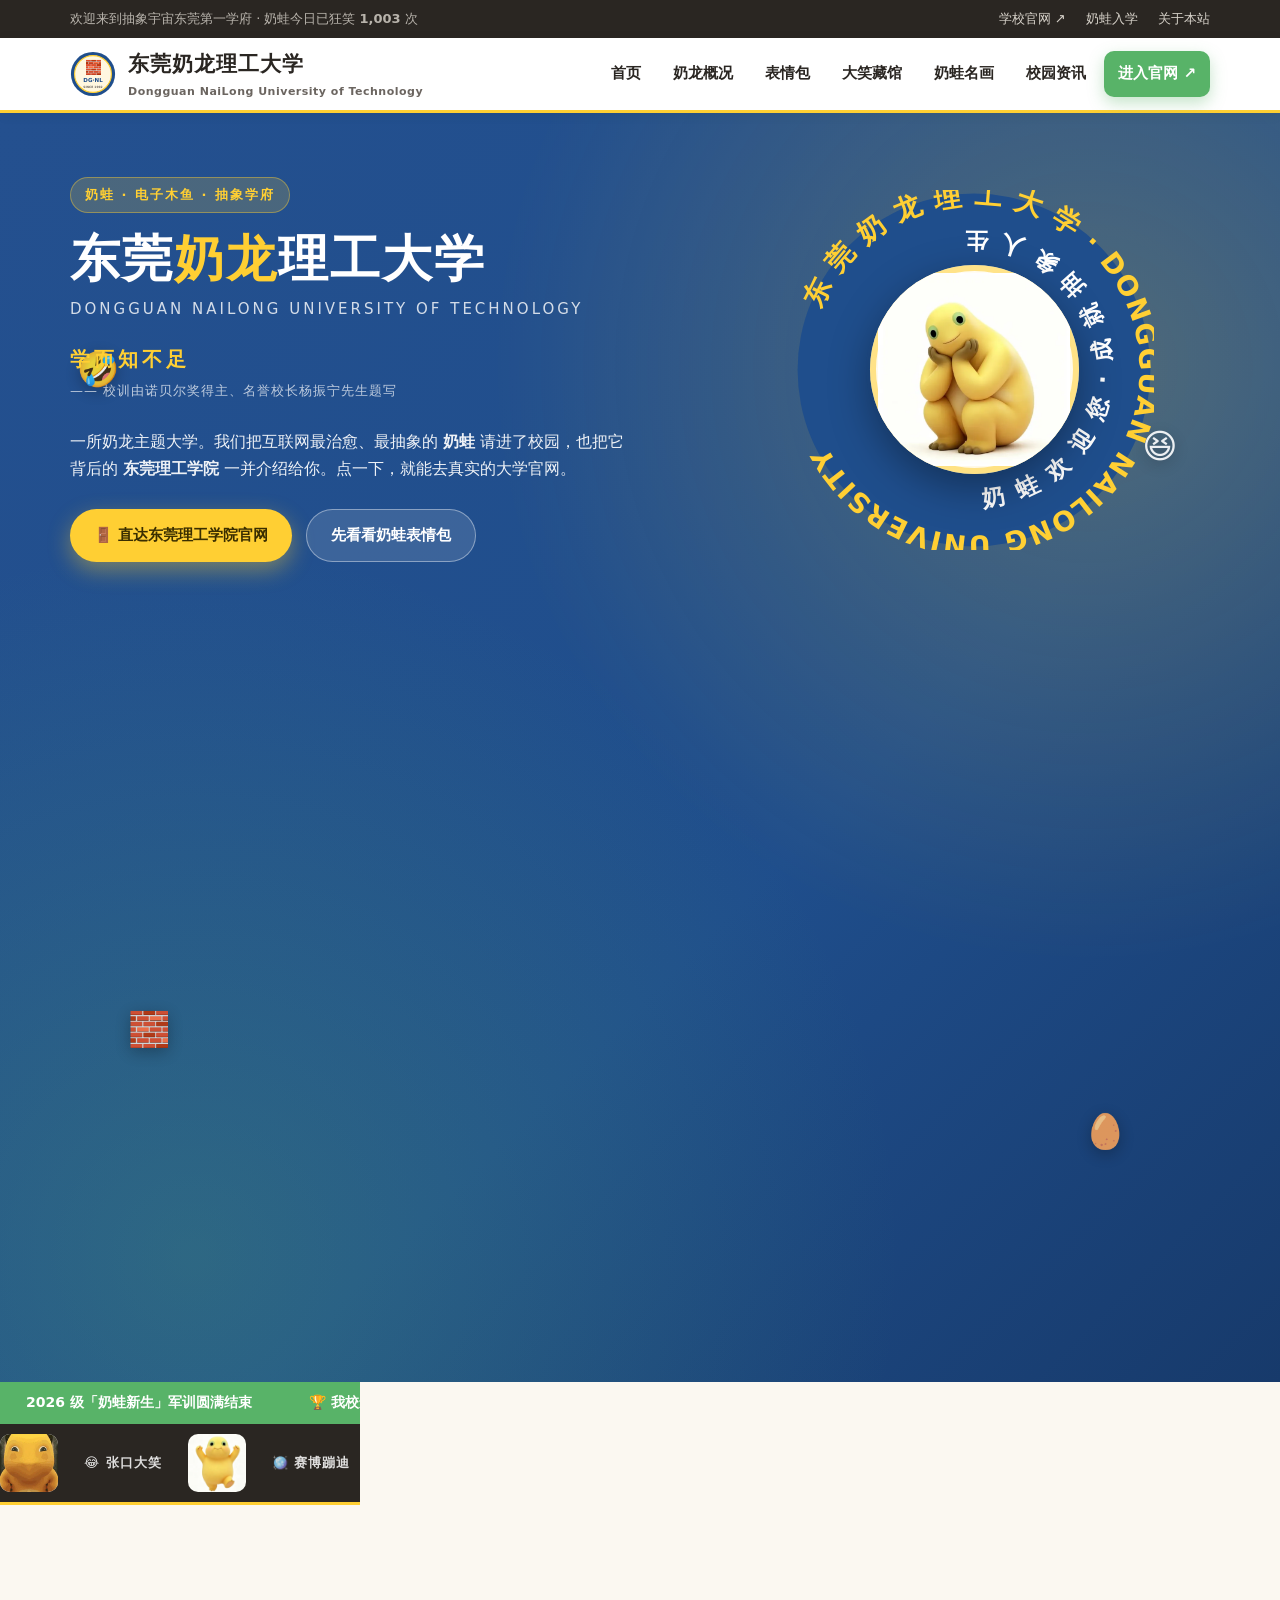
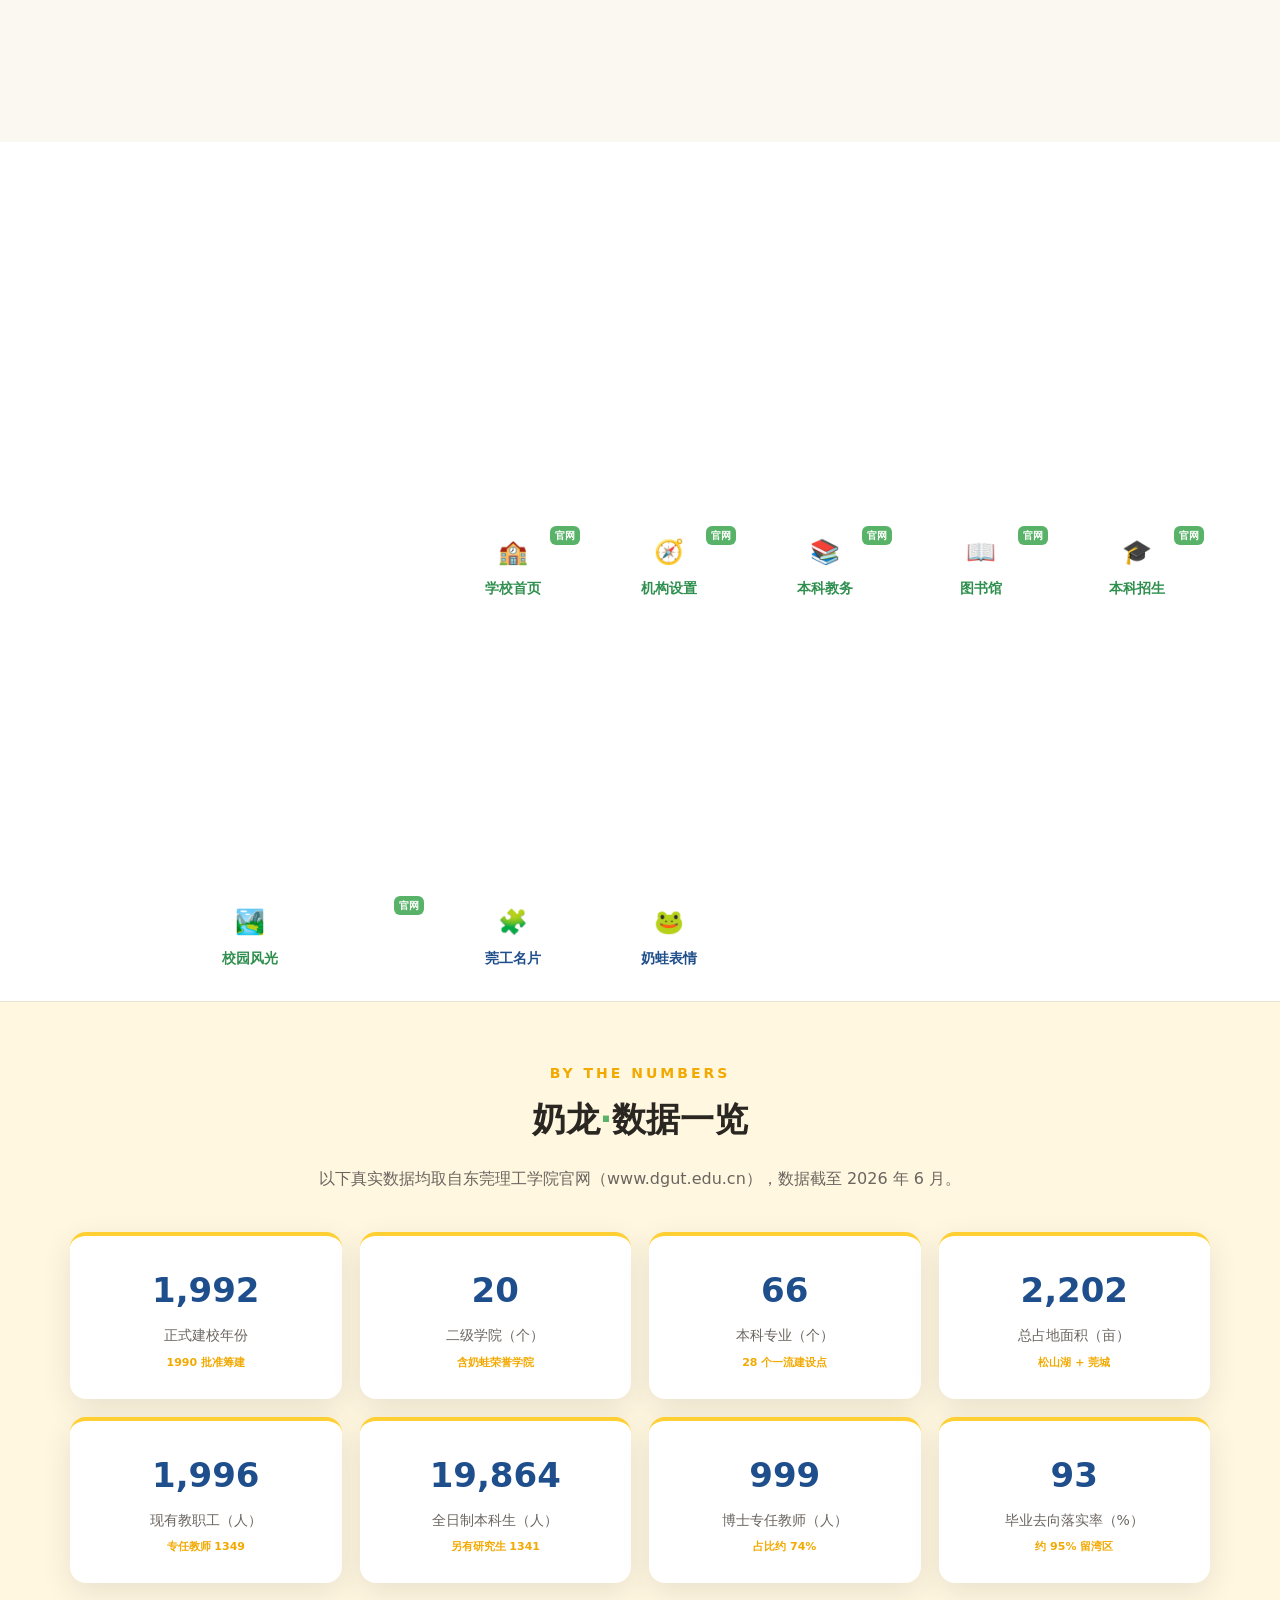
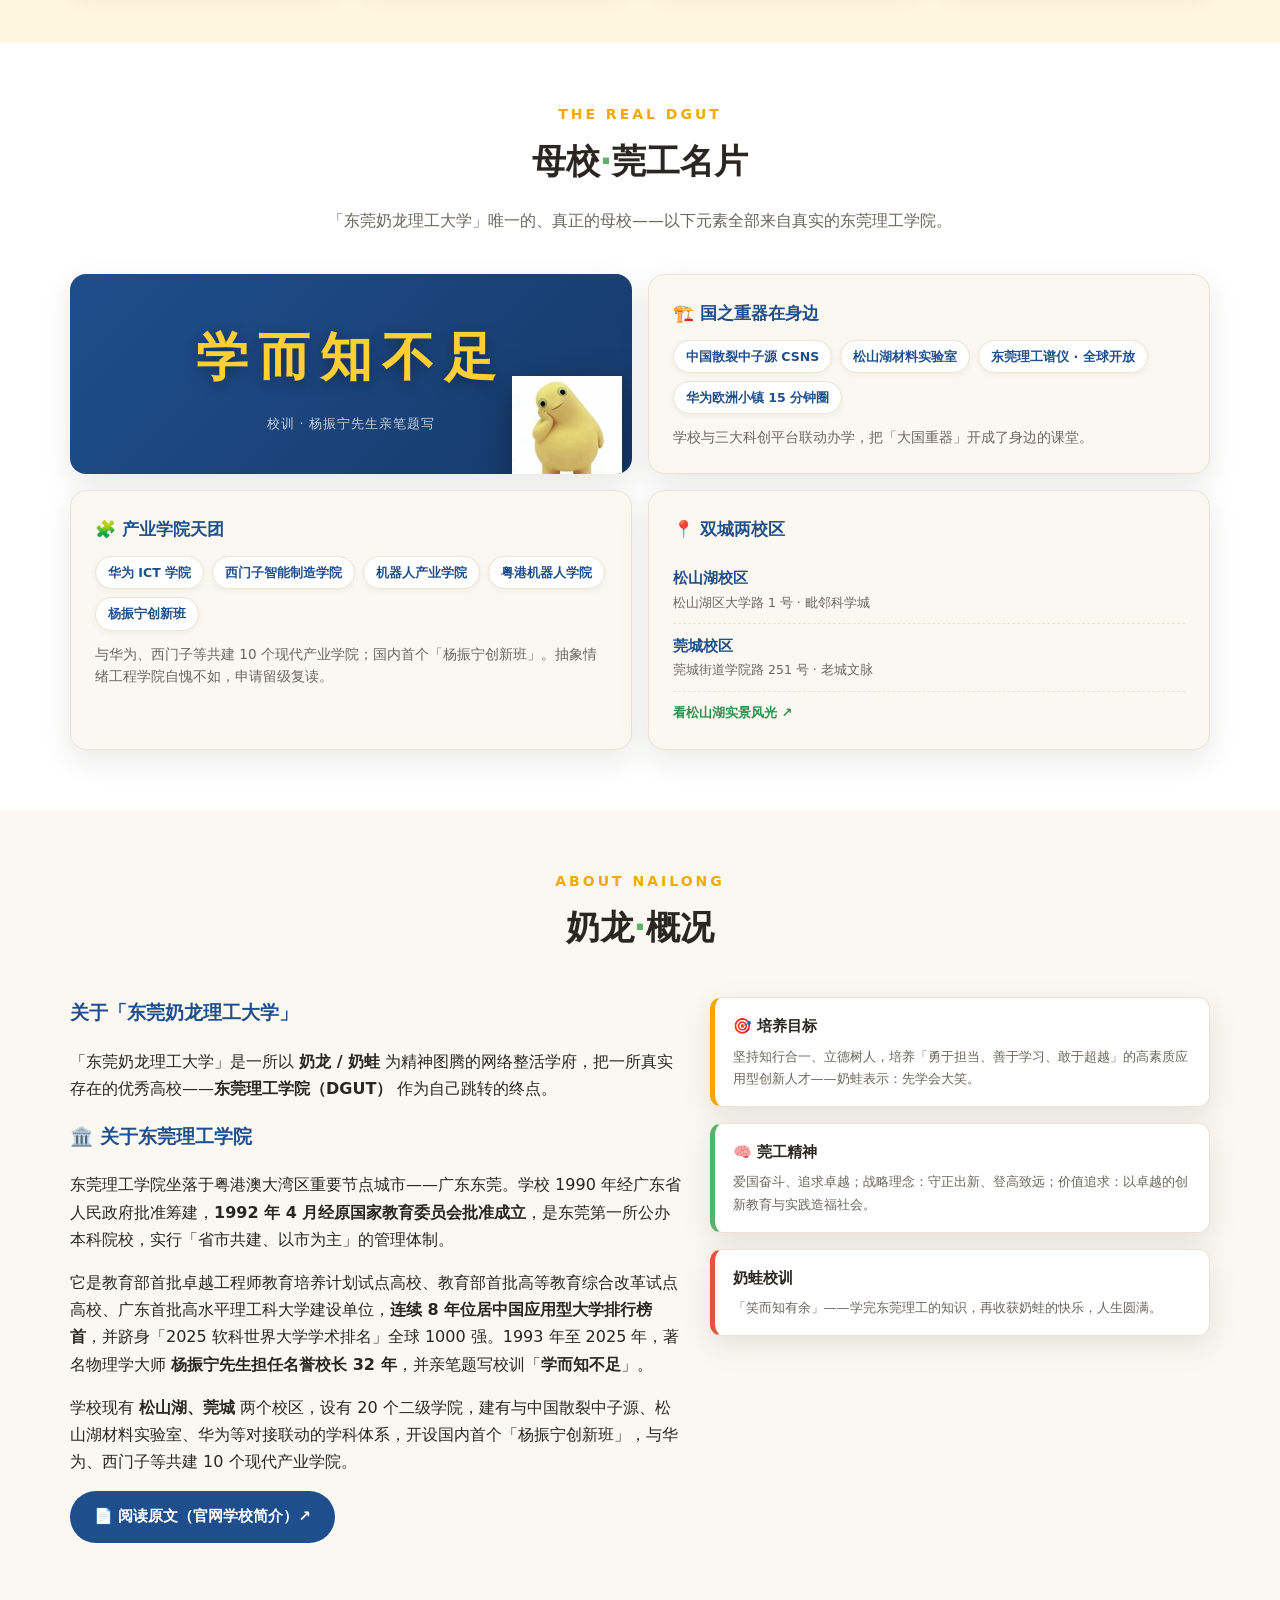
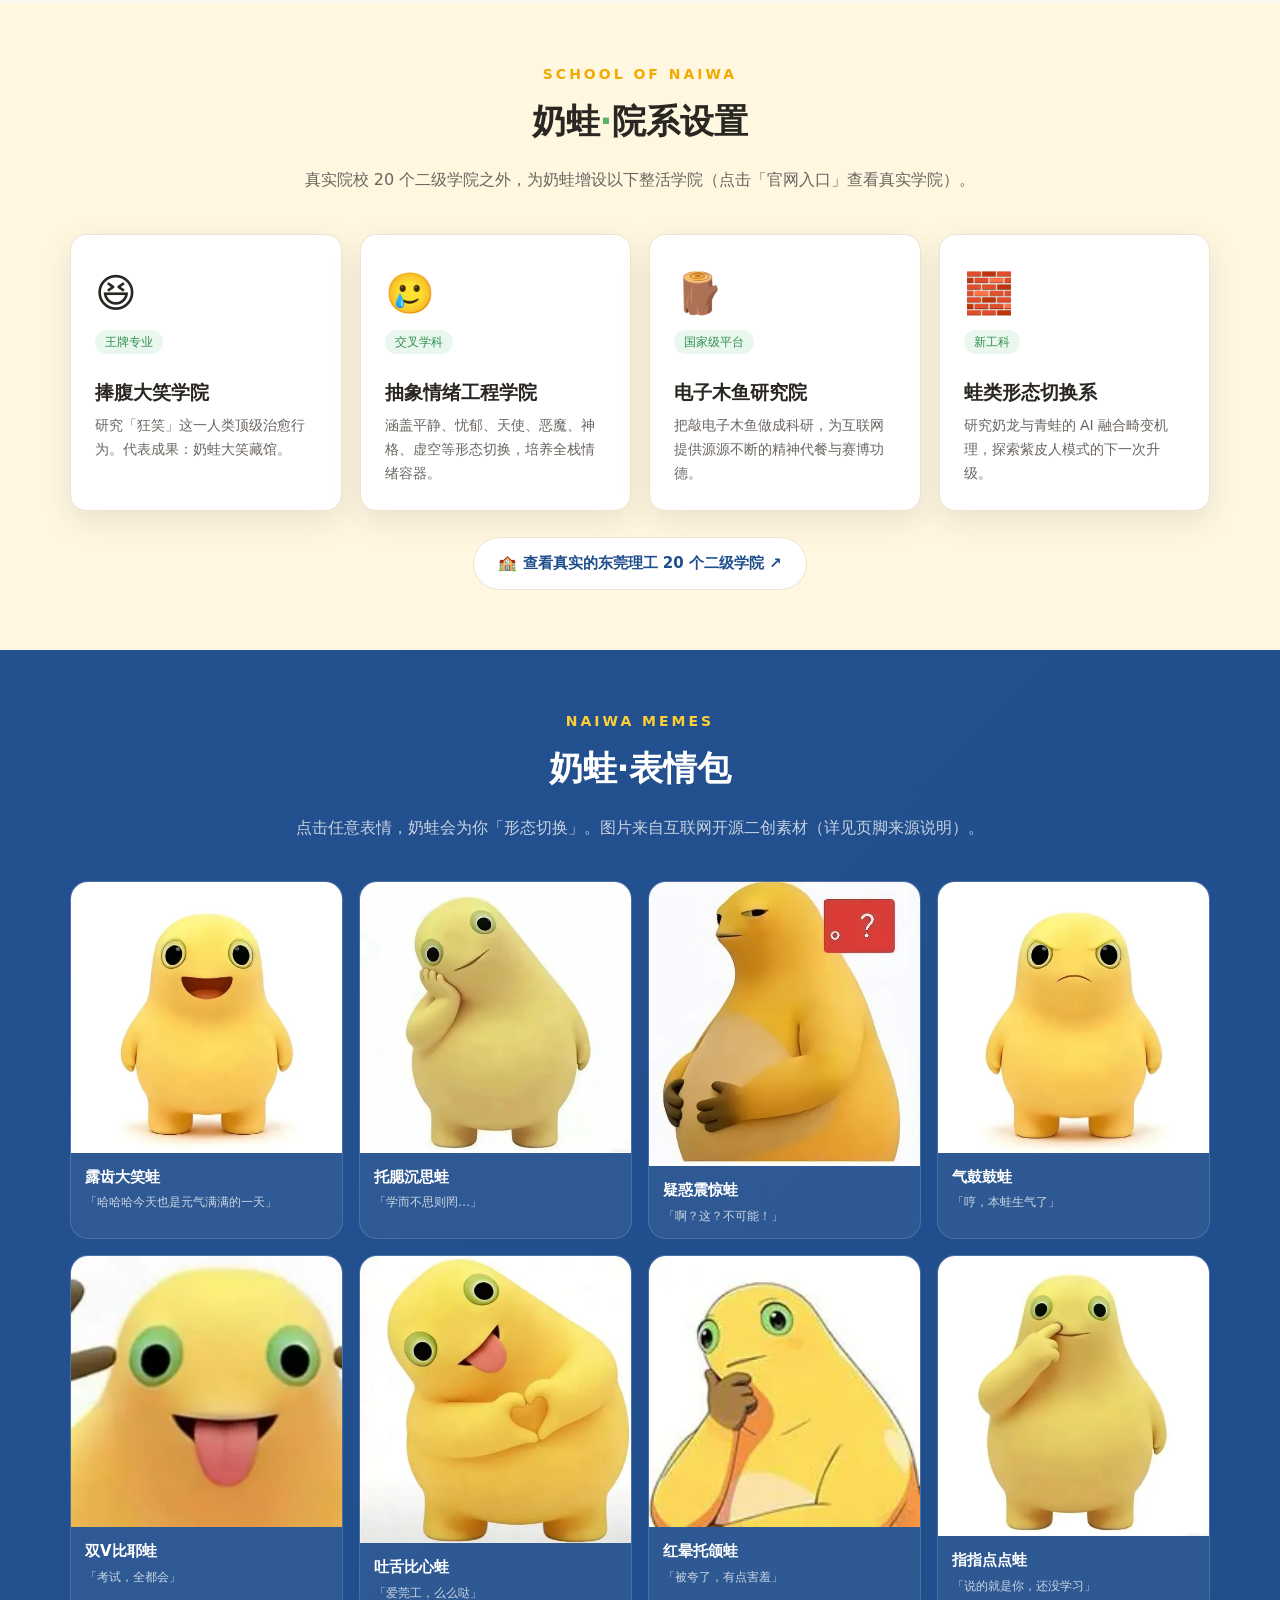
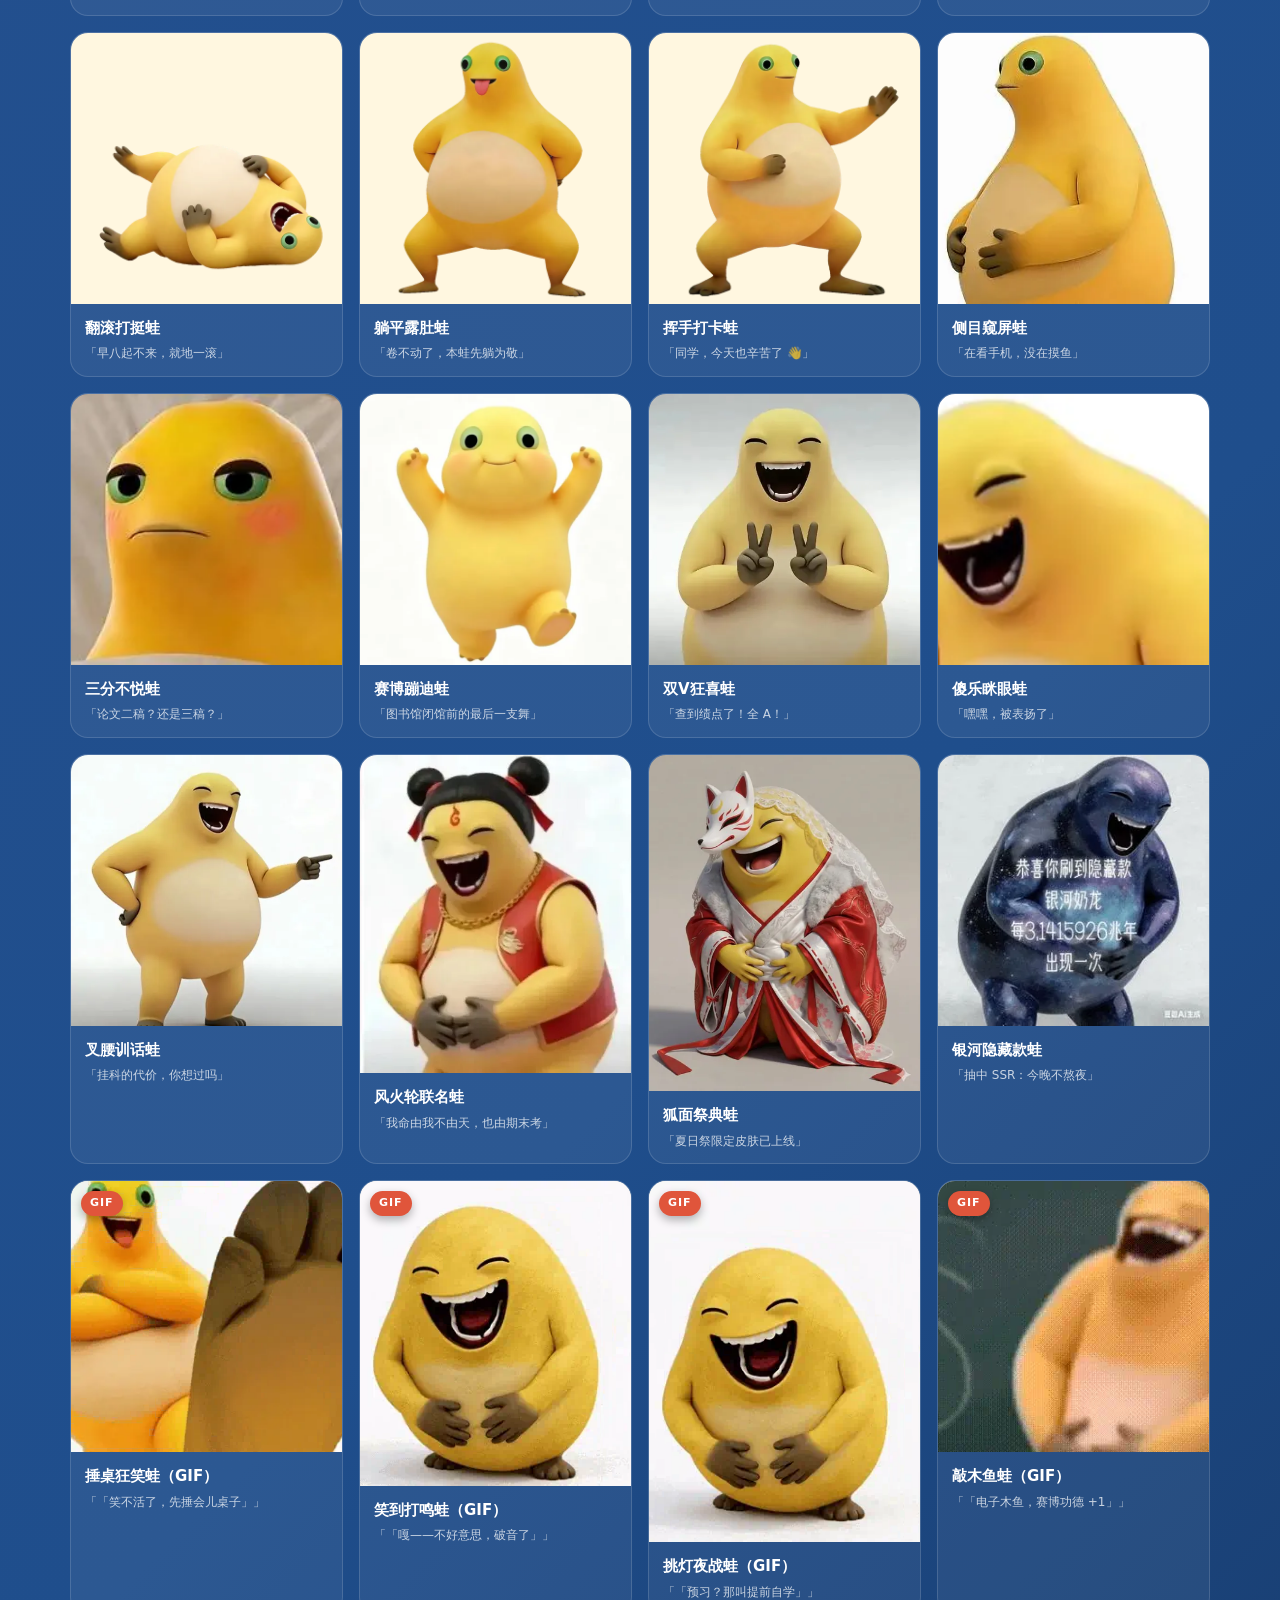
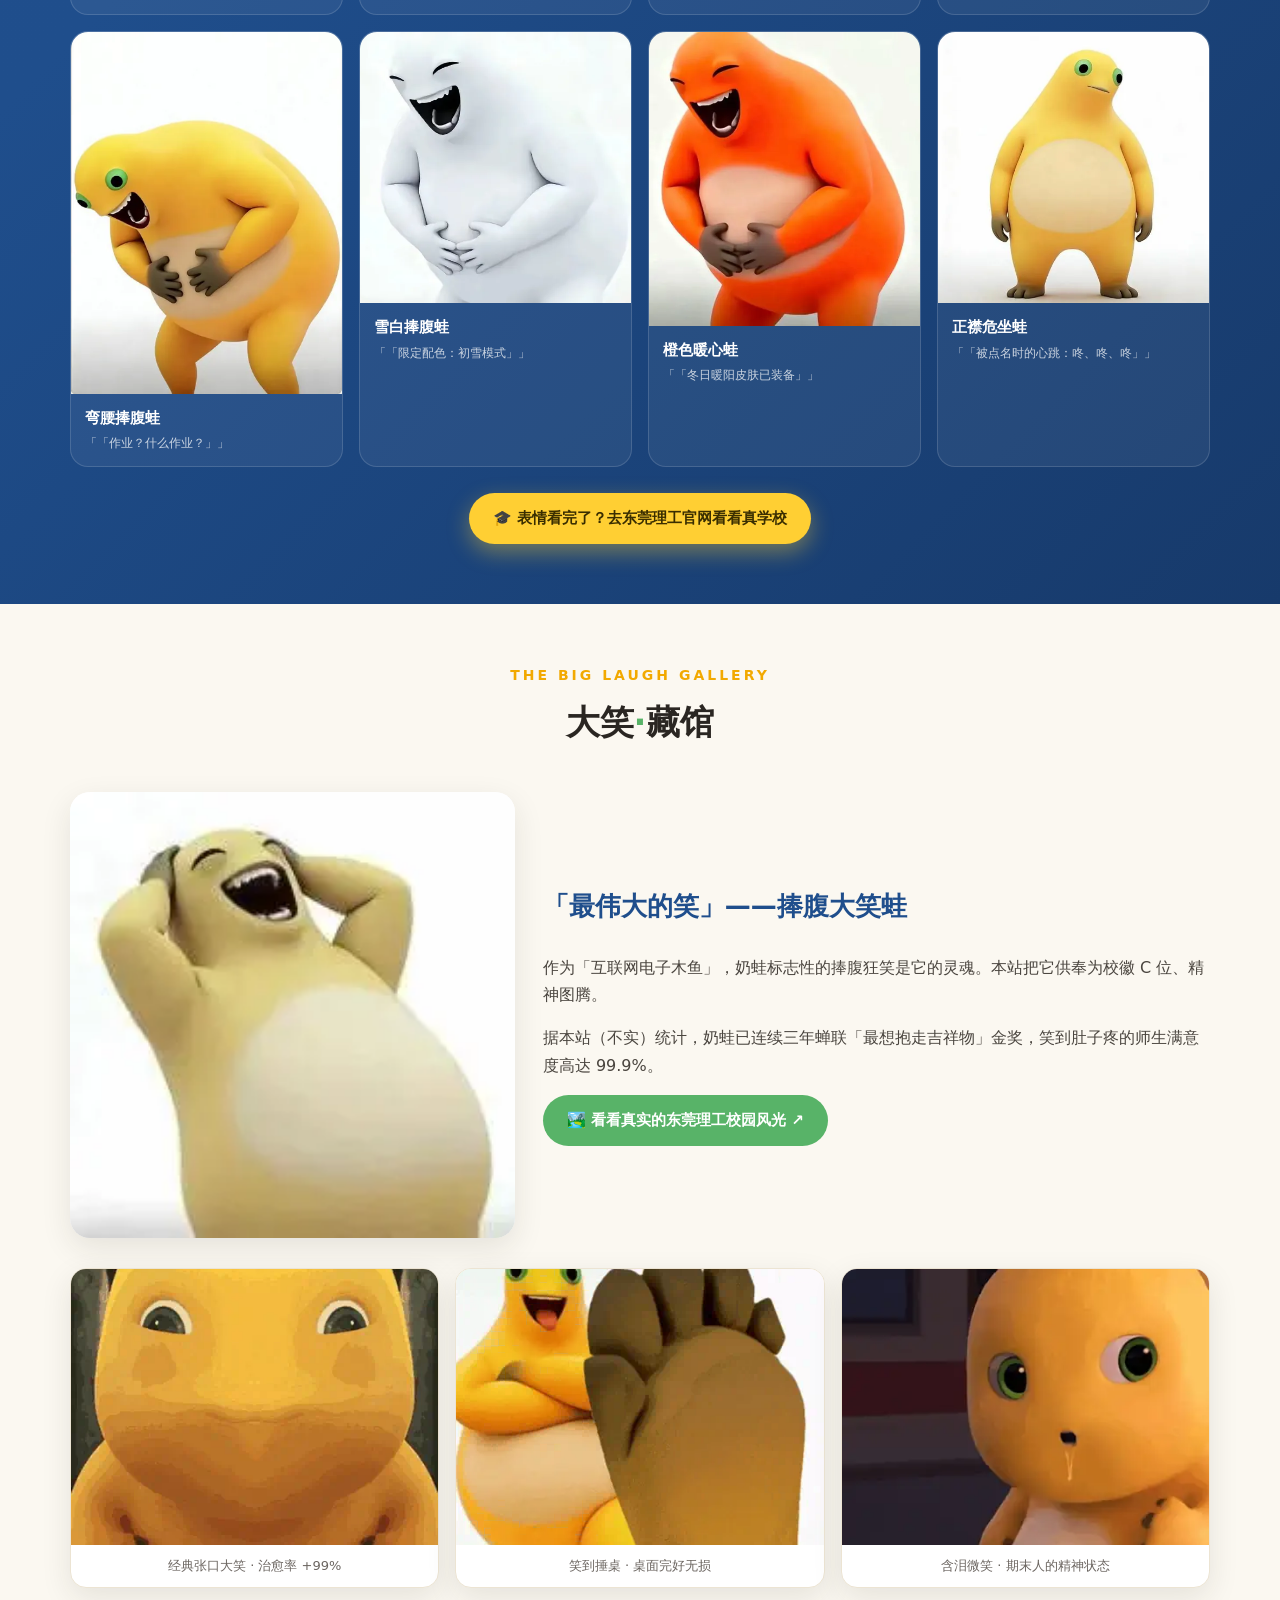
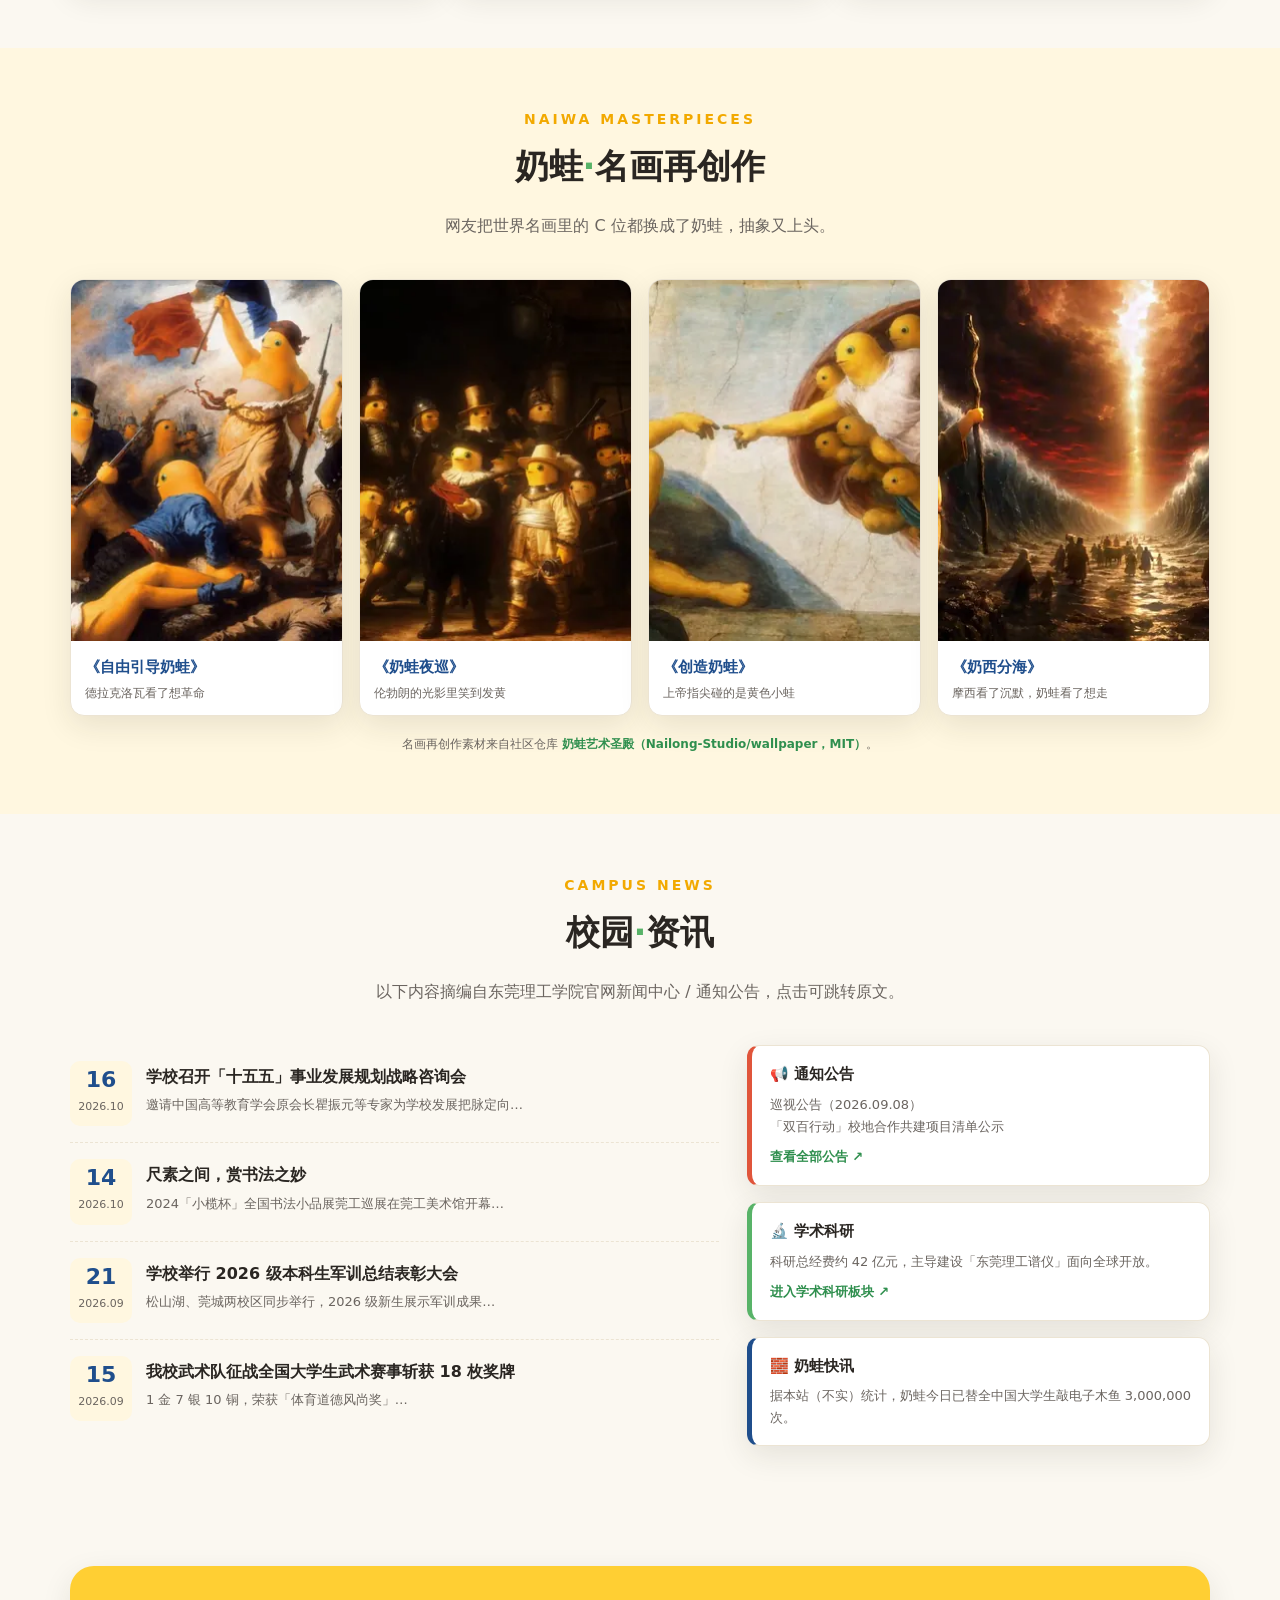
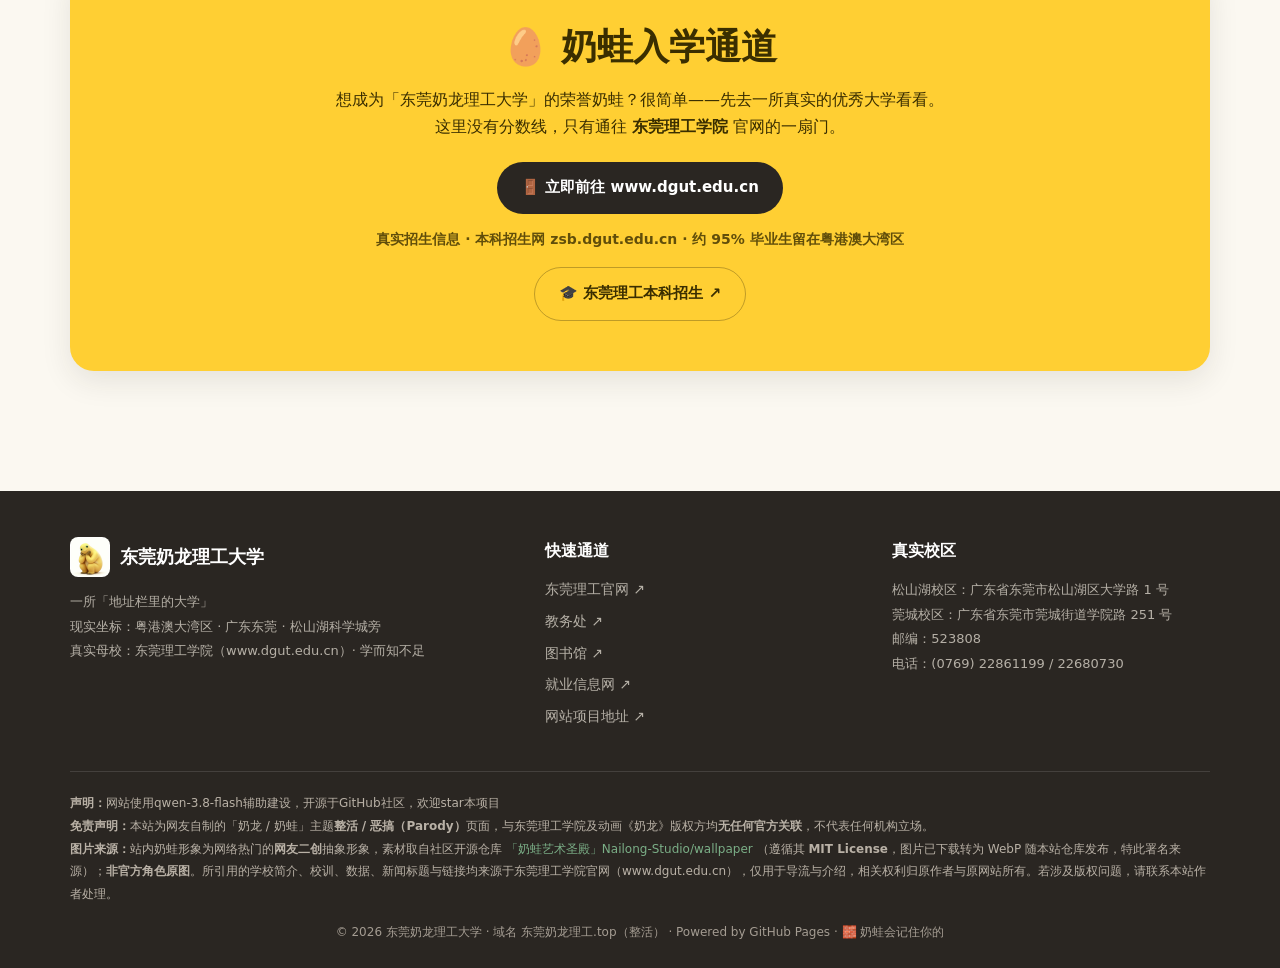
==== commit 499243d2: "Merge remote-tracking branch 'origin/main' # Conflicts: #	index.html" ====
--- a/index.html
+++ b/index.html
@@ -192,7 +192,7 @@
       <div class="dgut-grid">
         <div class="dgut-card motto-card">
           <div class="brush">学而知不足</div>
-          <small>校训 · 杨振宁先生亲笔题写（1993–2025 任名誉校长 32 年）</small>
+          <small>校训 · 杨振宁先生亲笔题写</small>
           <img class="frog-sticker fs-c" src="assets/frog/frog-chin.webp" alt="" aria-hidden="true" loading="lazy">
         </div>
         <div class="dgut-card">
@@ -203,7 +203,7 @@
             <span class="chip">东莞理工谱仪 · 全球开放</span>
             <span class="chip">华为欧洲小镇 15 分钟圈</span>
           </div>
-          <p>学校与三大科创平台联动办学，把「大国重器」开成了身边的课堂。奶蛙院士表示：这里的青蛙都比我有科研经费。</p>
+          <p>学校与三大科创平台联动办学，把「大国重器」开成了身边的课堂。</p>
         </div>
         <div class="dgut-card">
           <h4>🧩 产业学院天团</h4>
@@ -238,7 +238,7 @@
       <div class="news-grid" style="grid-template-columns: 1.1fr .9fr">
         <div>
           <h3 style="color:var(--nl-blue);margin-top:0"> 关于「东莞奶龙理工大学」</h3>
-          <p>「东莞奶龙理工大学」是一所以 <b>奶龙 / 奶蛙</b> 为精神图腾的网络整活学府，它并不真实存在，却把一所真实存在的优秀高校——<b>东莞理工学院（DGUT）</b> 作为自己跳转的终点。</p>
+          <p>「东莞奶龙理工大学」是一所以 <b>奶龙 / 奶蛙</b> 为精神图腾的网络整活学府，把一所真实存在的优秀高校——<b>东莞理工学院（DGUT）</b> 作为自己跳转的终点。</p>
           <h3 style="color:var(--nl-blue)">🏛️ 关于东莞理工学院</h3>
           <p>东莞理工学院坐落于粤港澳大湾区重要节点城市——广东东莞。学校 1990 年经广东省人民政府批准筹建，<b>1992 年 4 月经原国家教育委员会批准成立</b>，是东莞第一所公办本科院校，实行「省市共建、以市为主」的管理体制。</p>
           <p>它是教育部首批卓越工程师教育培养计划试点高校、教育部首批高等教育综合改革试点高校、广东首批高水平理工科大学建设单位，<b>连续 8 年位居中国应用型大学排行榜首</b>，并跻身「2025 软科世界大学学术排名」全球 1000 强。1993 年至 2025 年，著名物理学大师 <b>杨振宁先生担任名誉校长 32 年</b>，并亲笔题写校训「<b>学而知不足</b>」。</p>
@@ -452,6 +452,7 @@
             <li><a href="https://jwb.dgut.edu.cn/" target="_blank" rel="noopener">教务处 ↗</a></li>
             <li><a href="https://lib.dgut.edu.cn/" target="_blank" rel="noopener">图书馆 ↗</a></li>
             <li><a href="http://job.dgut.edu.cn/" target="_blank" rel="noopener">就业信息网 ↗</a></li>
+            <li><a href="https://github.com/WMR-Ram/dgut-nailong" target="_blank" rel="noopener">网站项目地址 ↗</a></li>
           </ul>
         </div>
         <div>
@@ -461,6 +462,7 @@
       </div>
 
       <div class="disclaimer">
+        <b>声明：</b>网站使用qwen-3.8-flash辅助建设，开源于GitHub社区，欢迎star本项目<br>
         <b>免责声明：</b>本站为网友自制的「奶龙 / 奶蛙」主题<b>整活 / 恶搞（Parody）</b>页面，与东莞理工学院及动画《奶龙》版权方均<b>无任何官方关联</b>，不代表任何机构立场。<br>
         <b>图片来源：</b>站内奶蛙形象为网络热门的<b>网友二创</b>抽象形象，素材取自社区开源仓库
         <a href="https://github.com/Nailong-Studio/wallpaper" target="_blank" rel="noopener" style="color:#8fd1a0">「奶蛙艺术圣殿」Nailong-Studio/wallpaper</a>
@@ -478,6 +480,8 @@
       <div class="en">A PARODY FAN PAGE, NOT OFFICIAL</div>
       <p>这是一份纯静态、零后端、托管在 GitHub Pages 上的<b>整活主页</b>。它把网络热门抽象角色 <b>奶龙 / 奶蛙</b> 包装成一所大学，核心目的只有一个：把你安全、醒目地送到真实的 <a href="https://www.dgut.edu.cn" target="_blank" rel="noopener"><b>东莞理工学院官网（www.dgut.edu.cn）</b></a>。</p>
       <p>站内图片均为互联网开源二创素材（来源见页脚），<b>非《奶龙》官方角色图</b>。</p>
+      <p><b>声明：</b>网站使用qwen-3.8-flash辅助建设，开源于GitHub社区，欢迎star本项目 ·
+        <a href="https://github.com/WMR-Ram/dgut-nailong" target="_blank" rel="noopener">网站项目地址 ↗</a></p>
       <div class="jump">
         <div class="countdown">🧱</div>
         <div class="txt">本站<b>不会自动跳转</b>（我们只做正经主页）。随时可点 → <a href="https://www.dgut.edu.cn" target="_blank" rel="noopener">进入东莞理工学院官网 ↗</a></div>
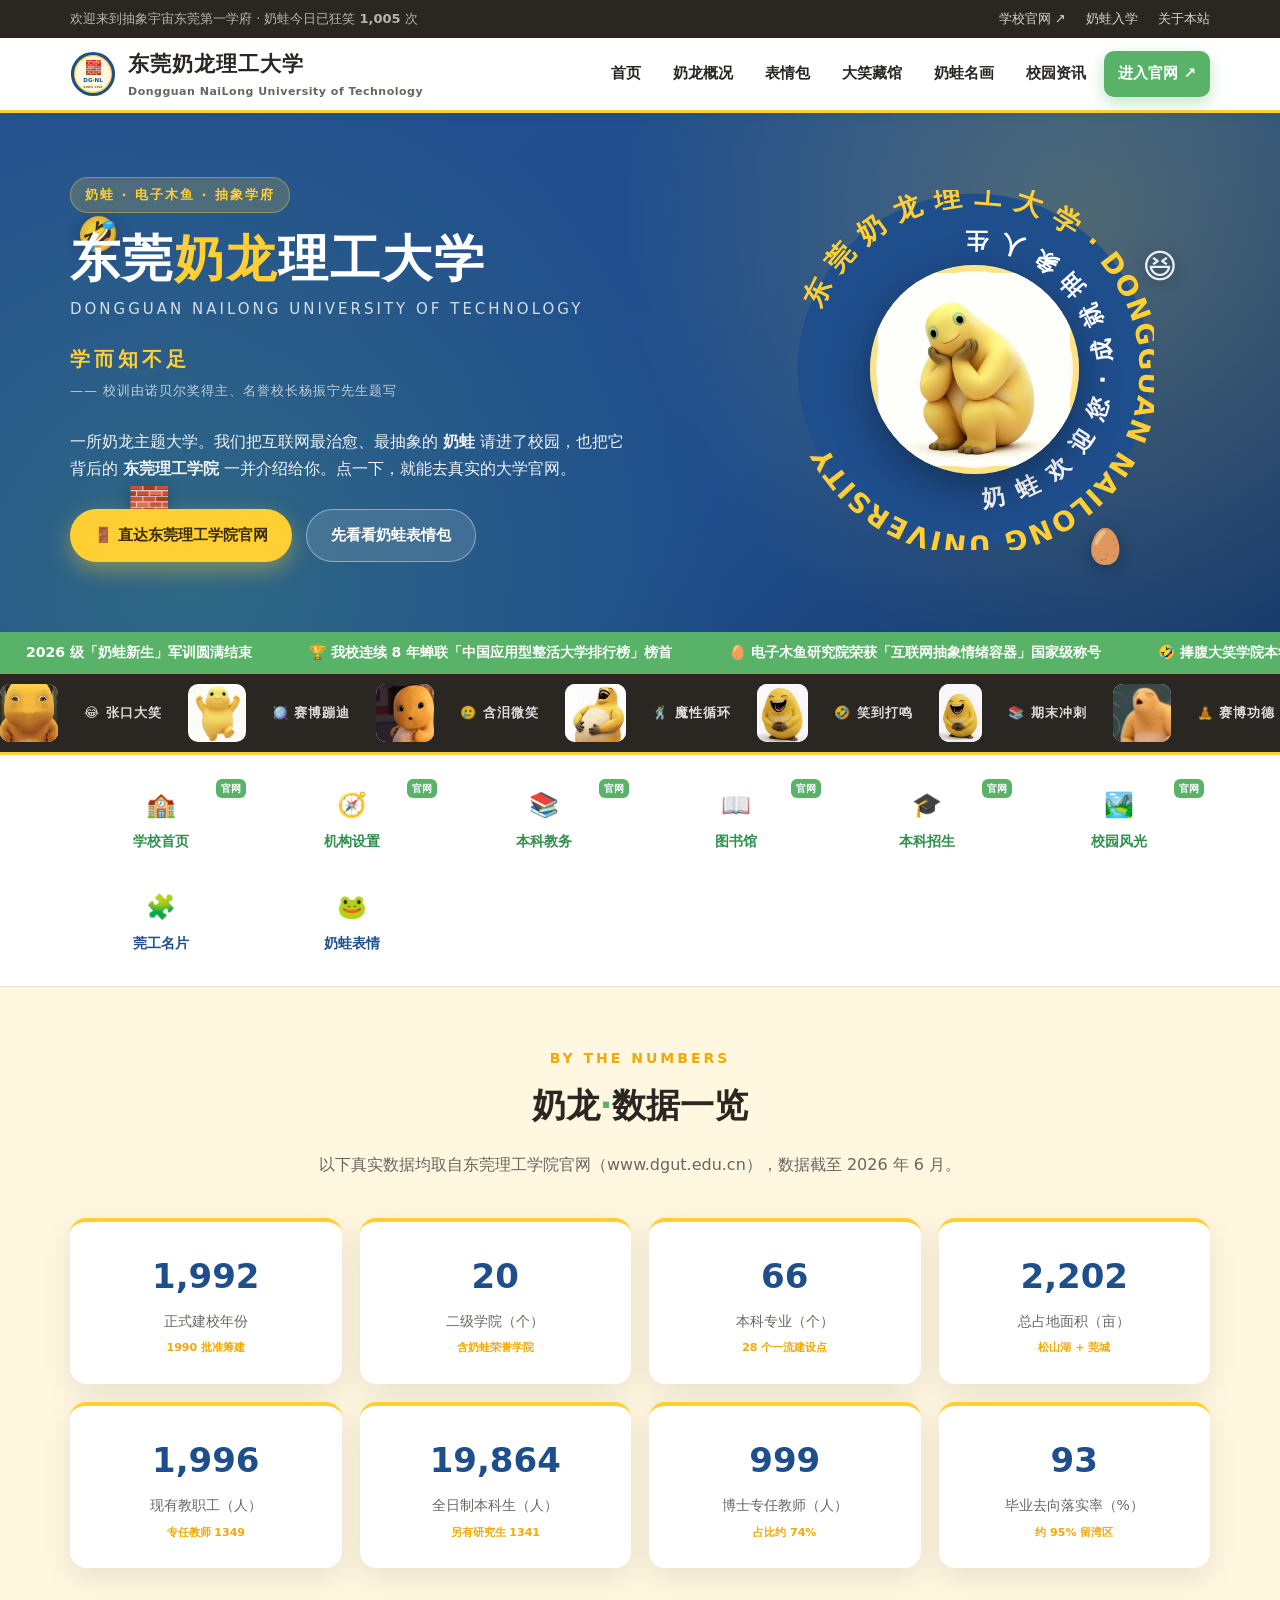
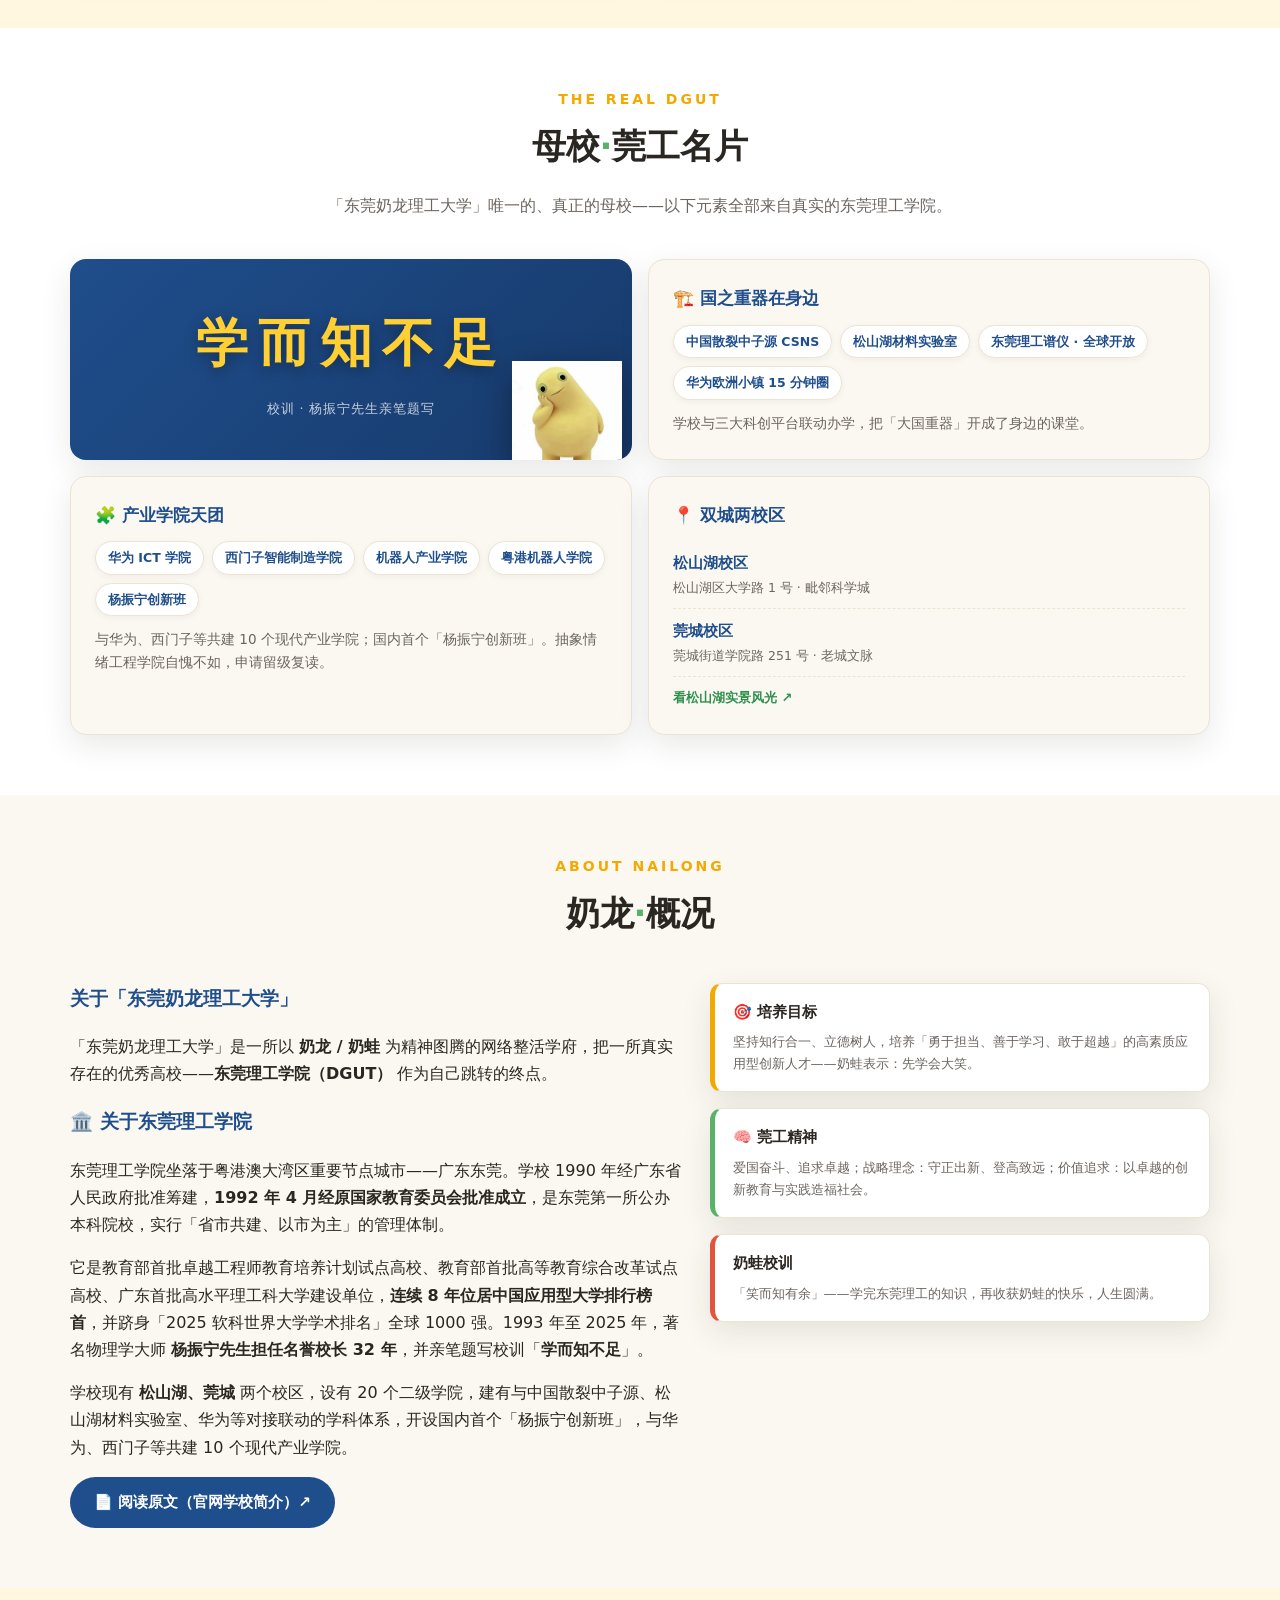
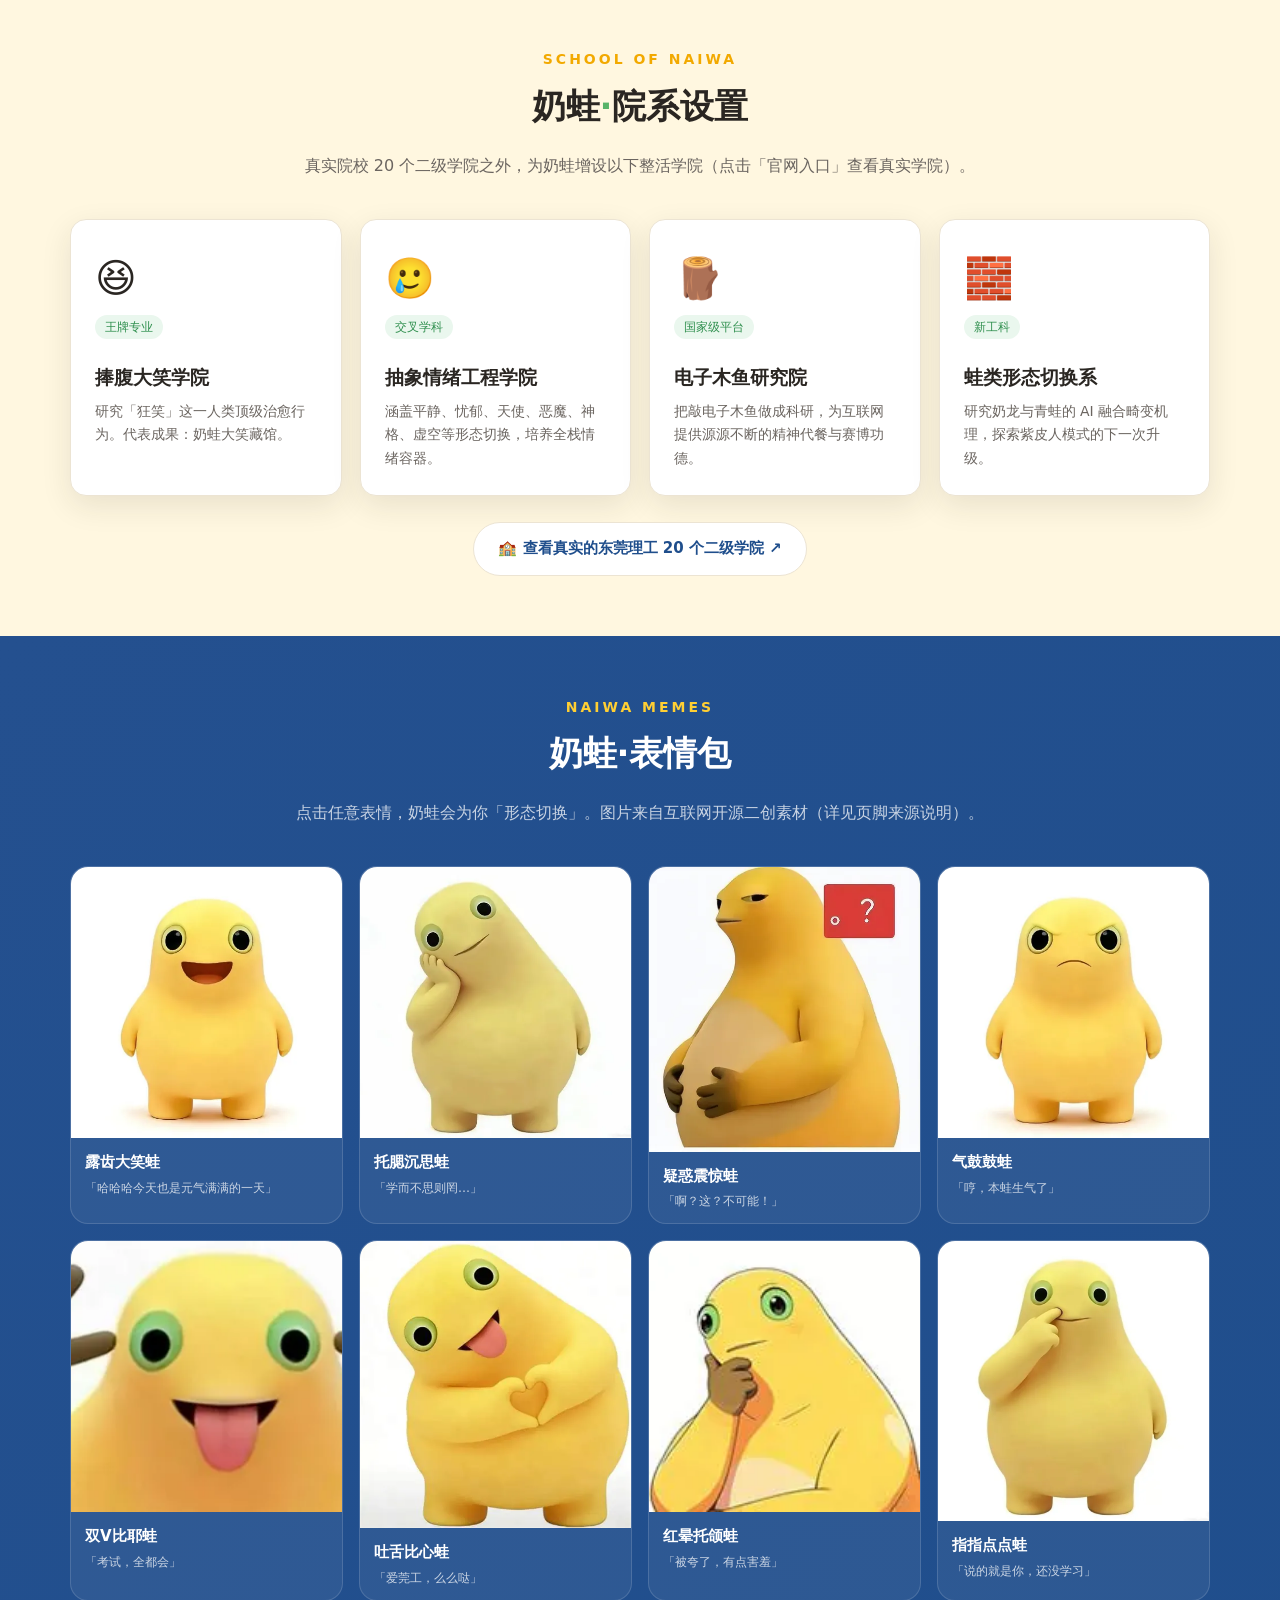
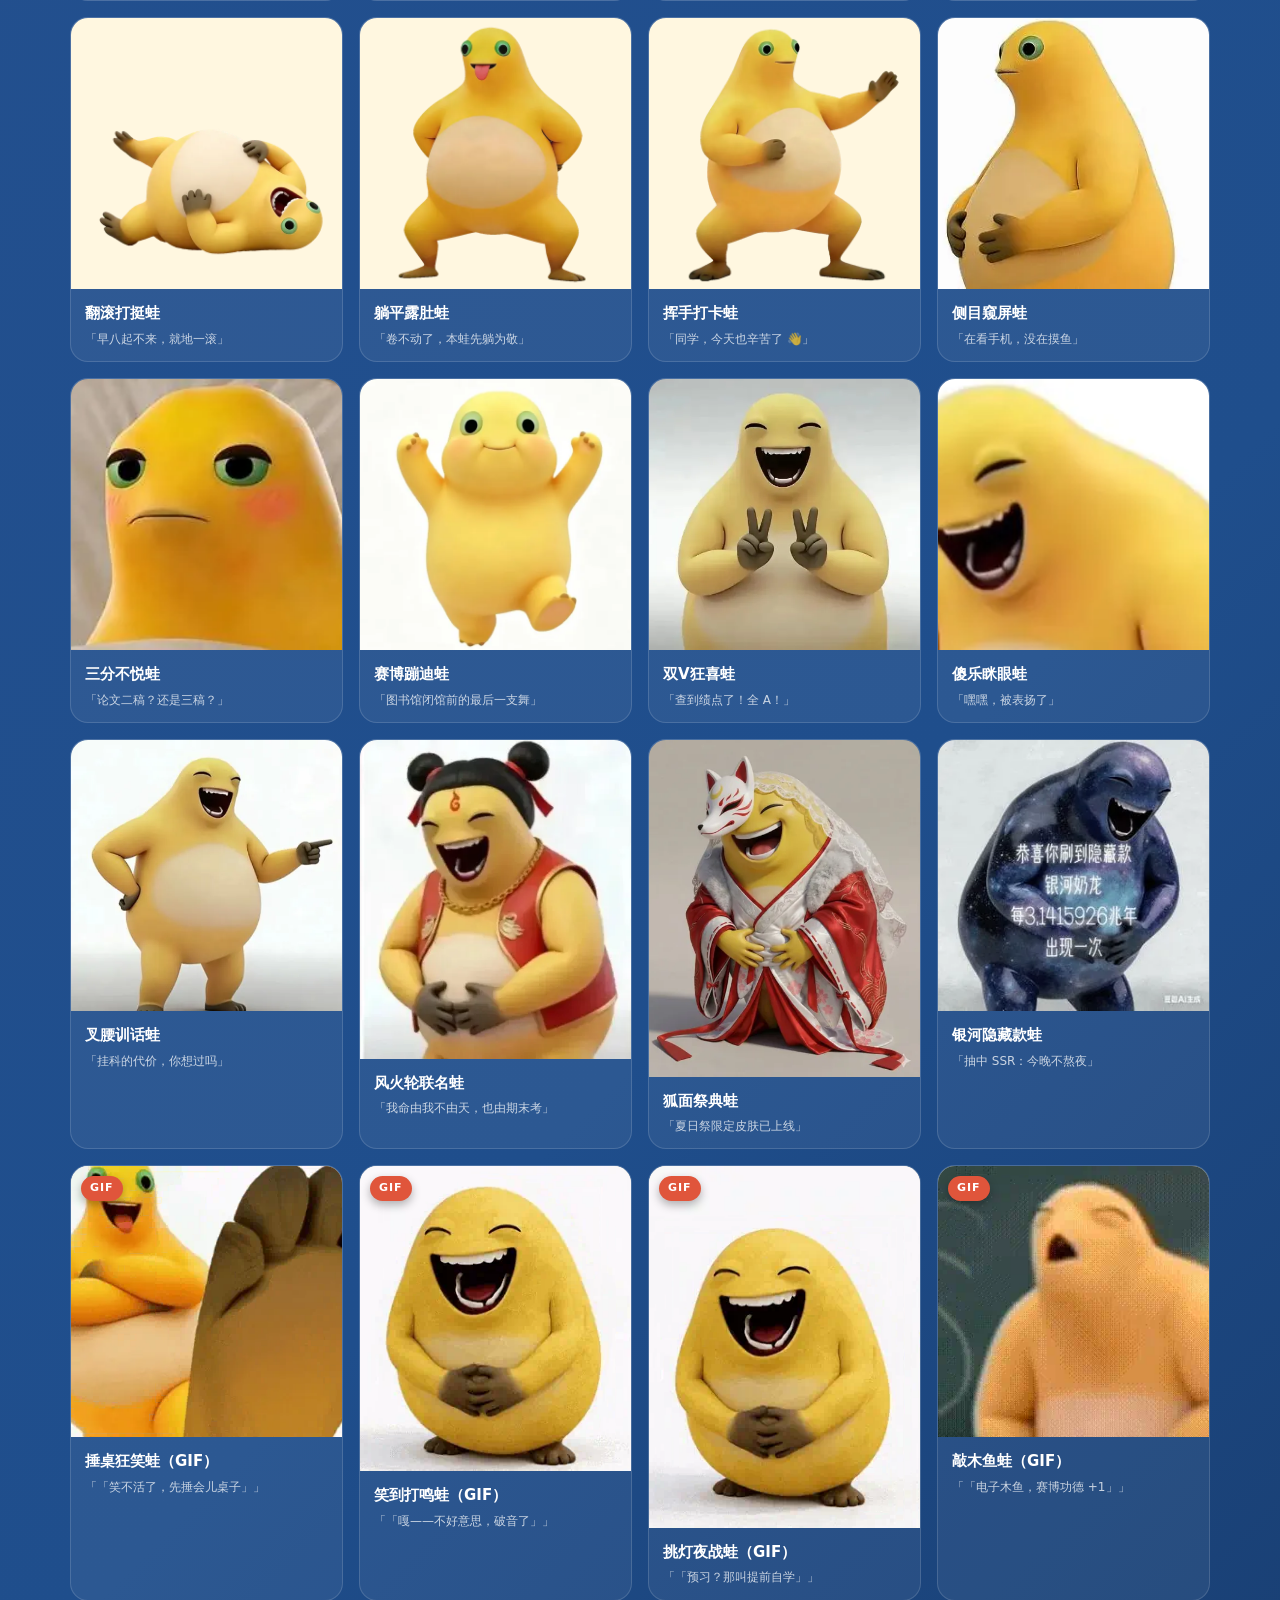
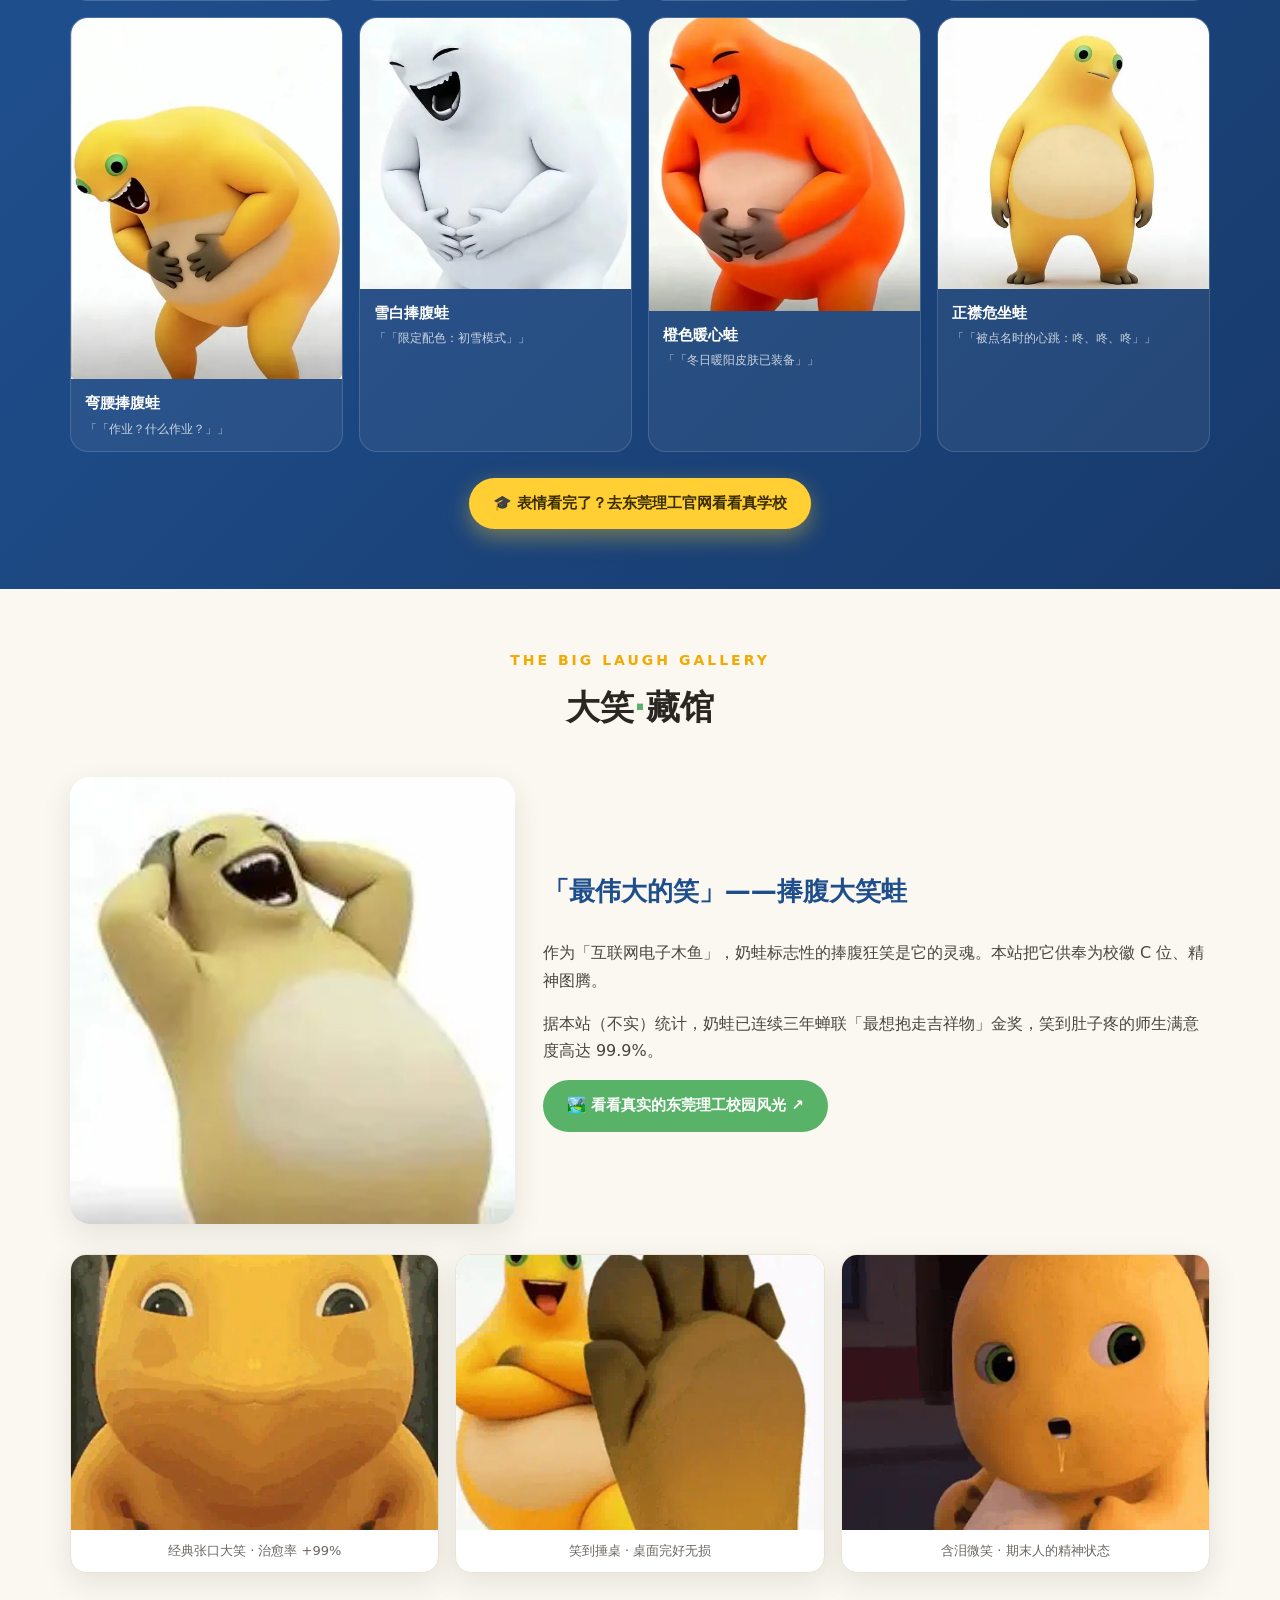
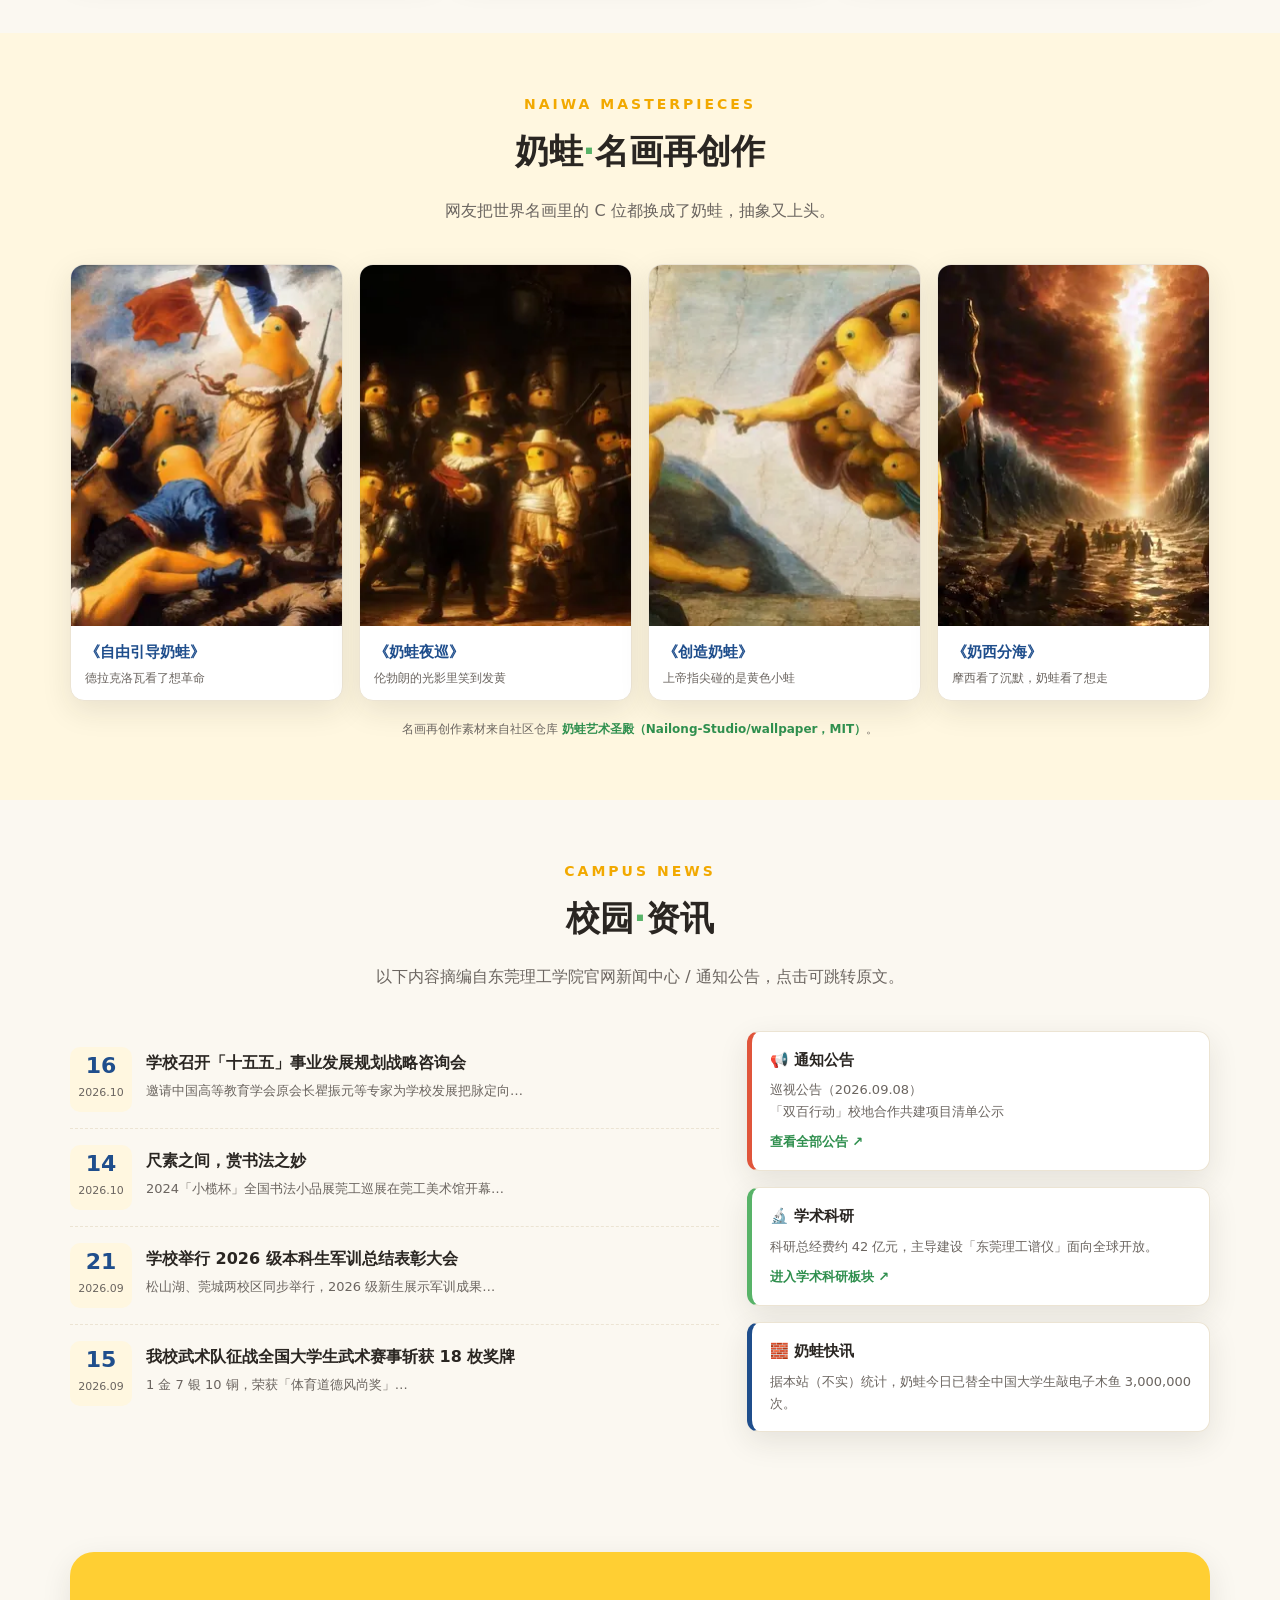
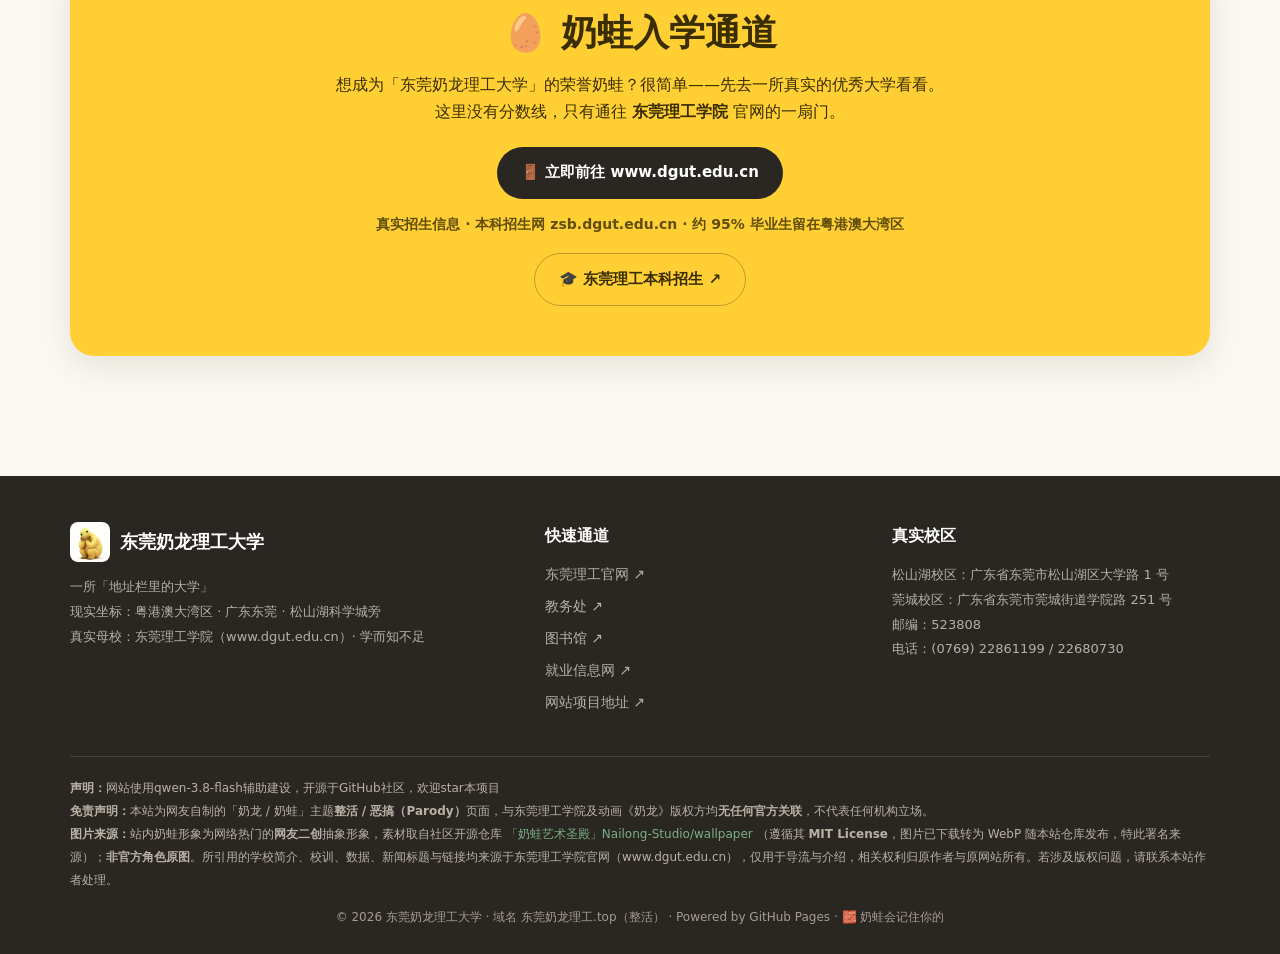
==== commit f215d01c: "修复首页 Hero 布局塌陷：badge 改成 <a> 后漏改闭合标签 上一提交把 <div class="badge"> 换成语义正确的 <a class="badge">， 但结尾仍是 </div" ====
--- a/index.html
+++ b/index.html
@@ -116,7 +116,7 @@
           <div class="core">
             <img src="assets/frog/frog-hero.webp" alt="奶蛙吉祥物" fetchpriority="high" decoding="async" width="640" height="640">
           </div>
-        </div>
+        </a>
       </div>
     </div>
   </section>
